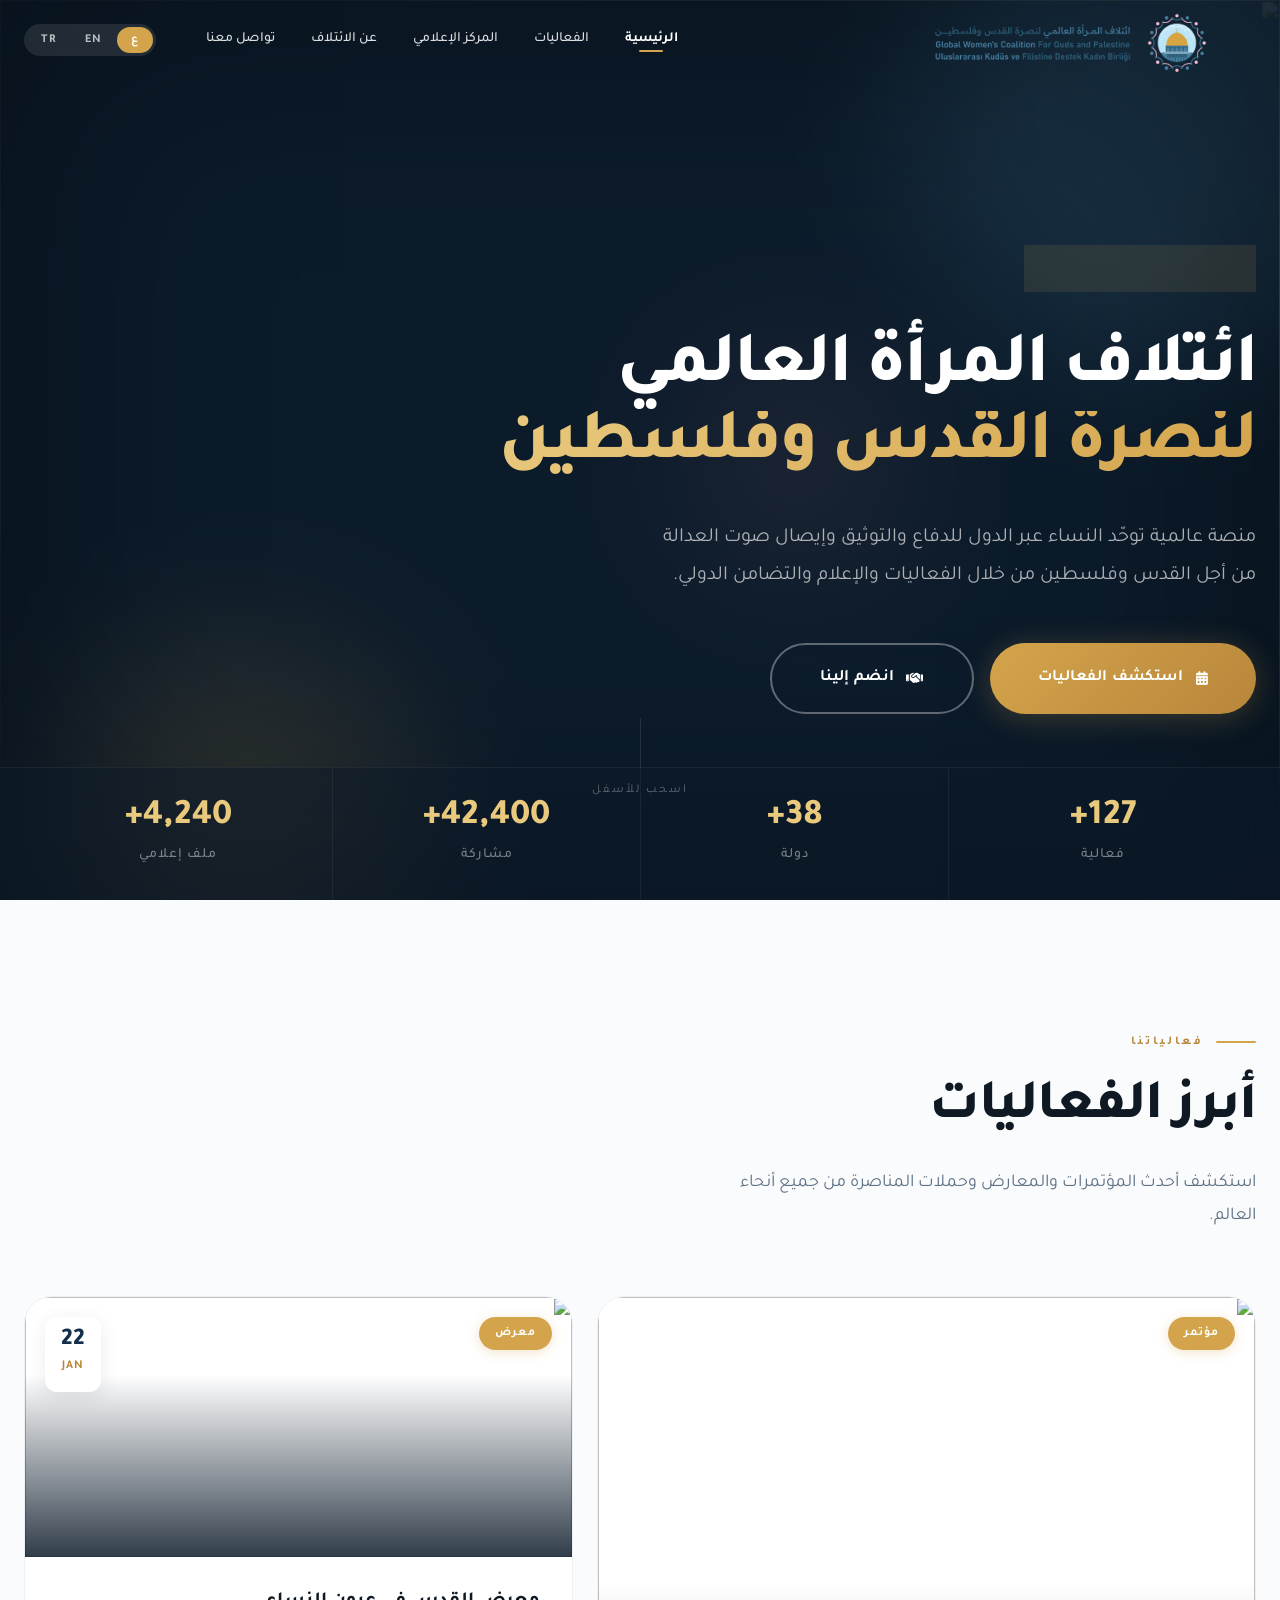
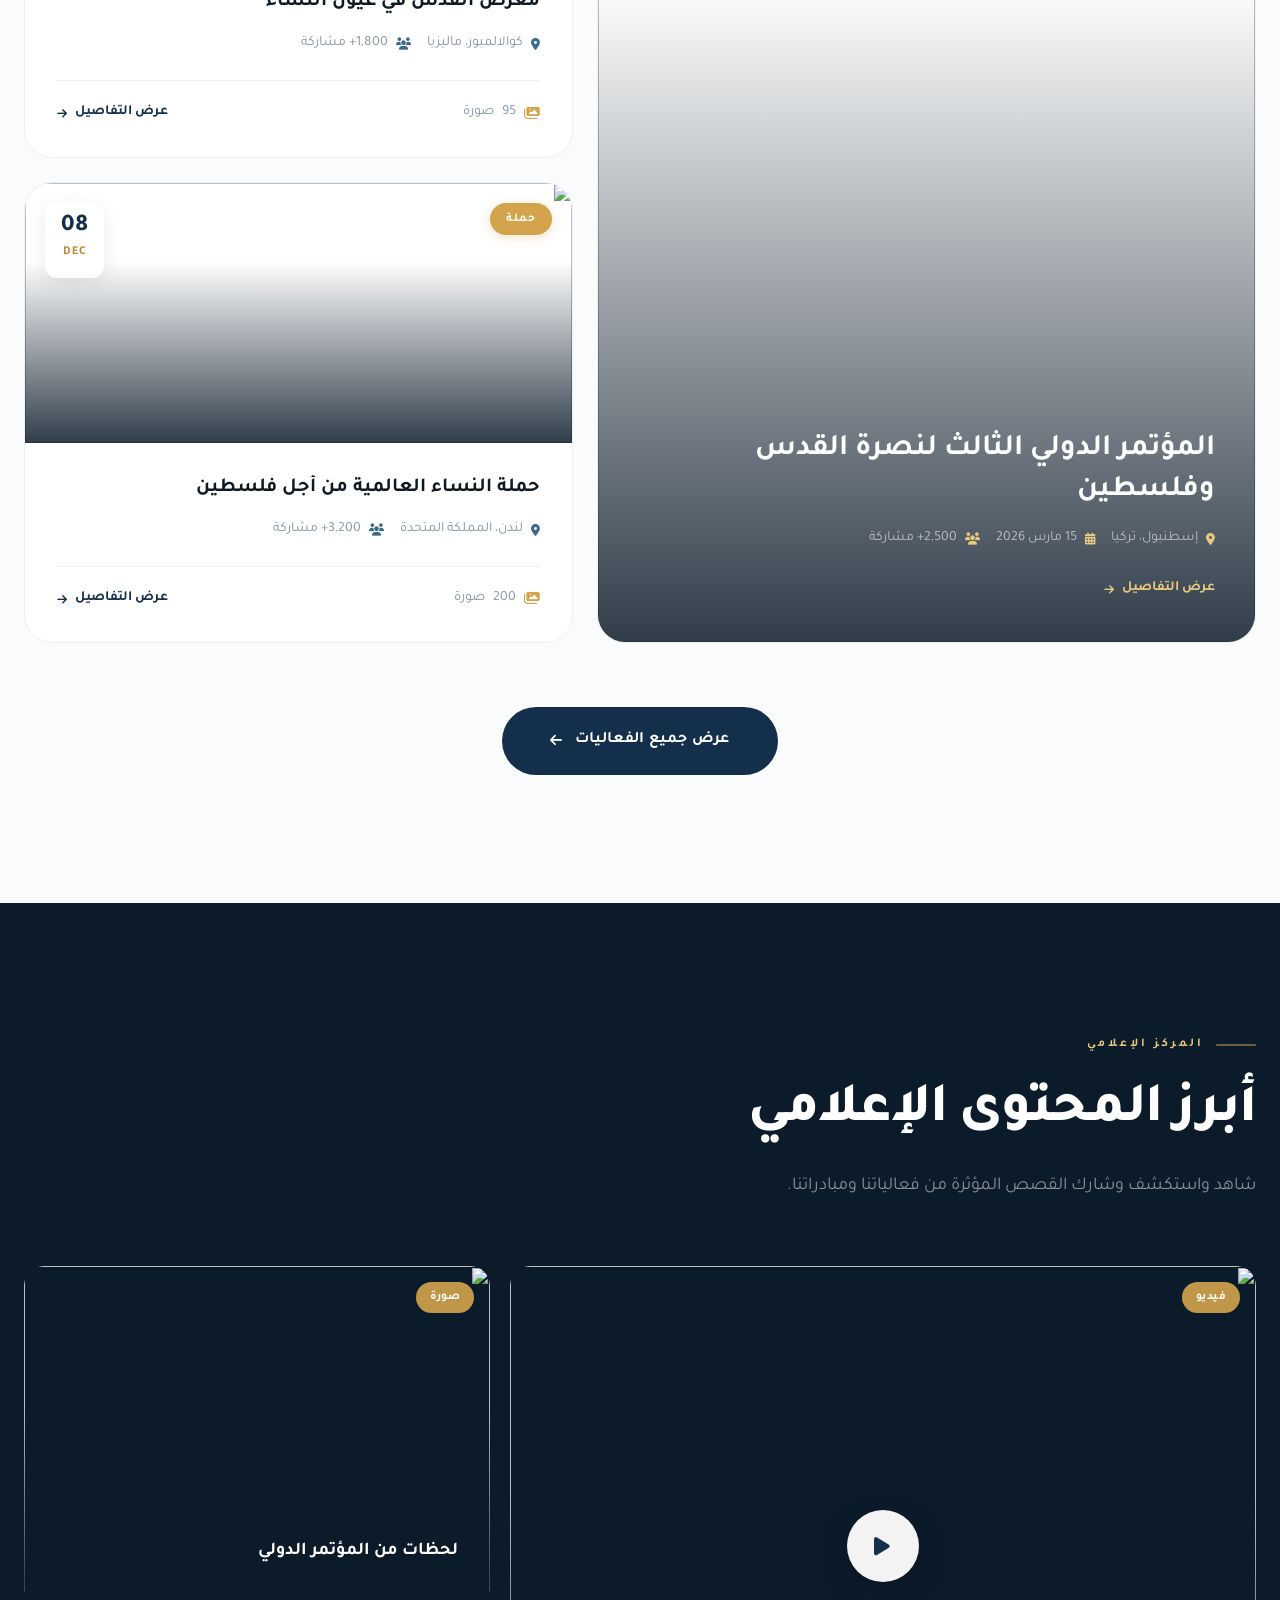
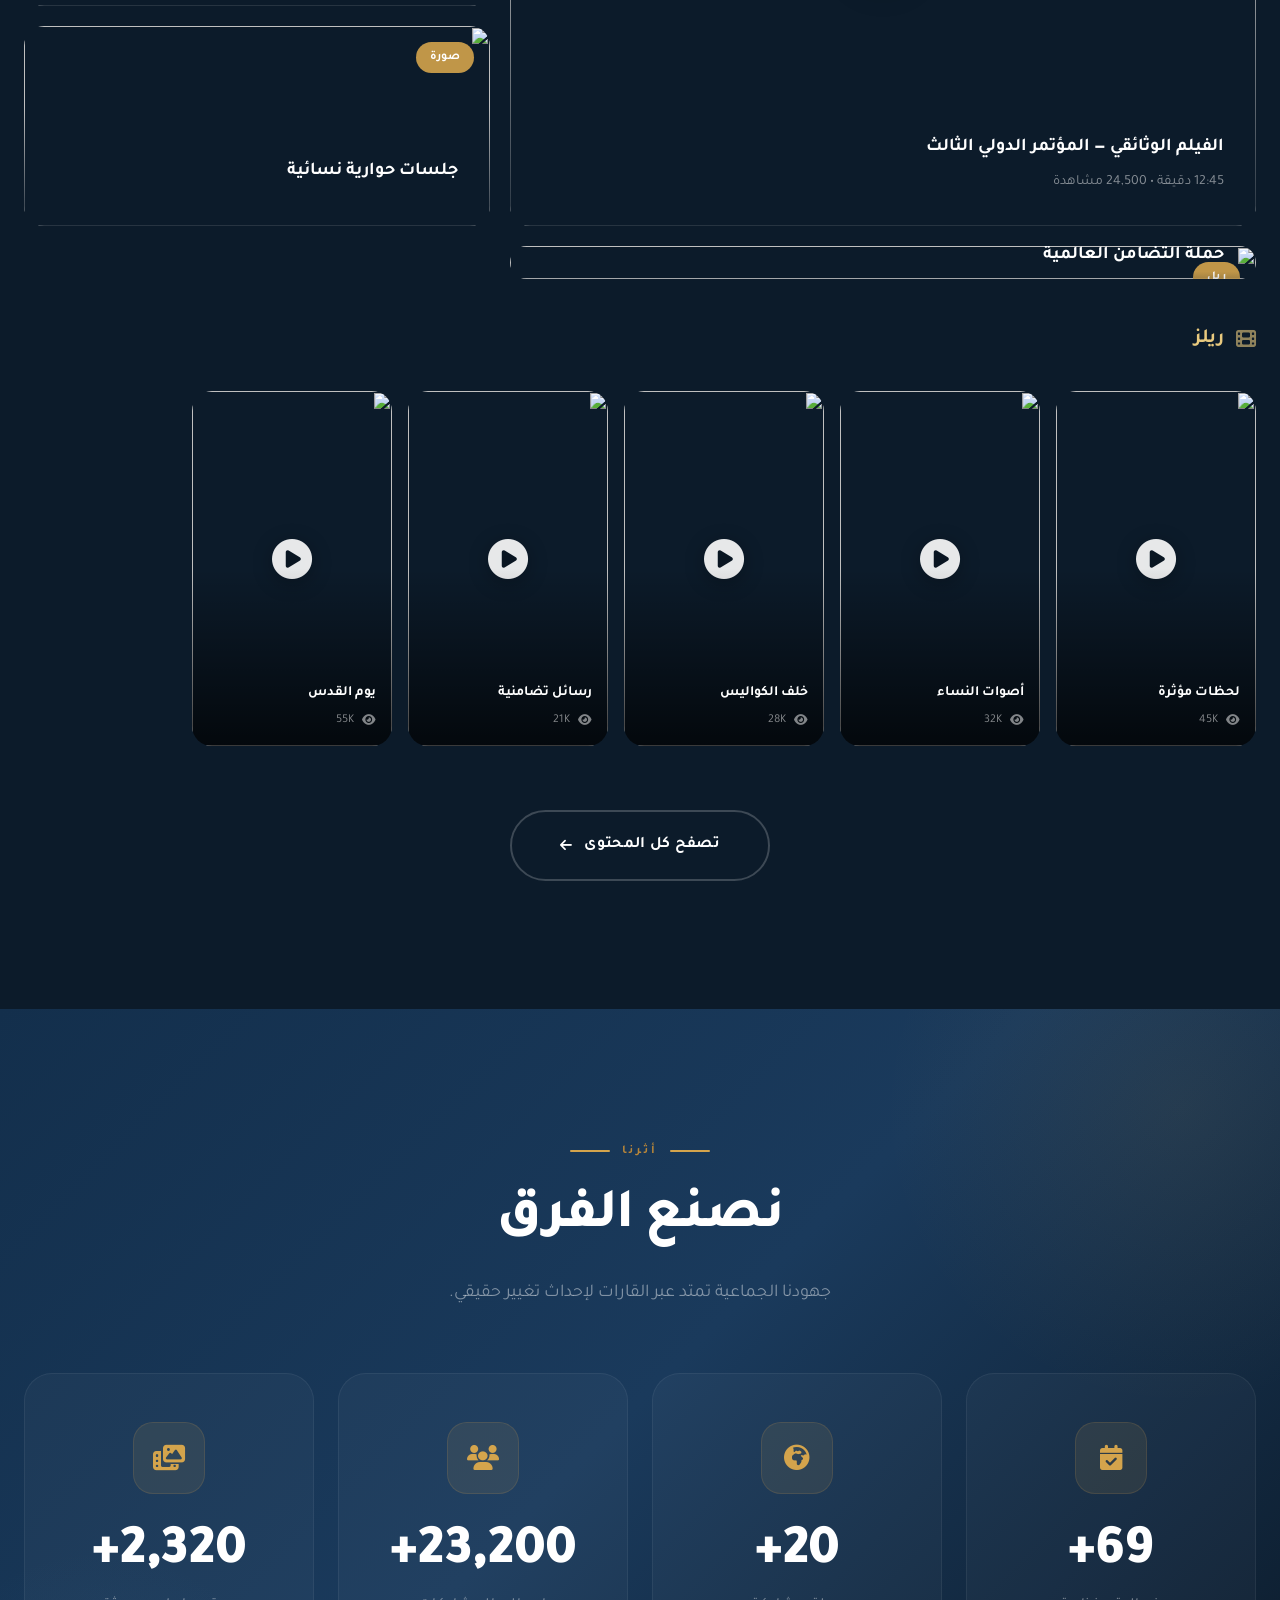
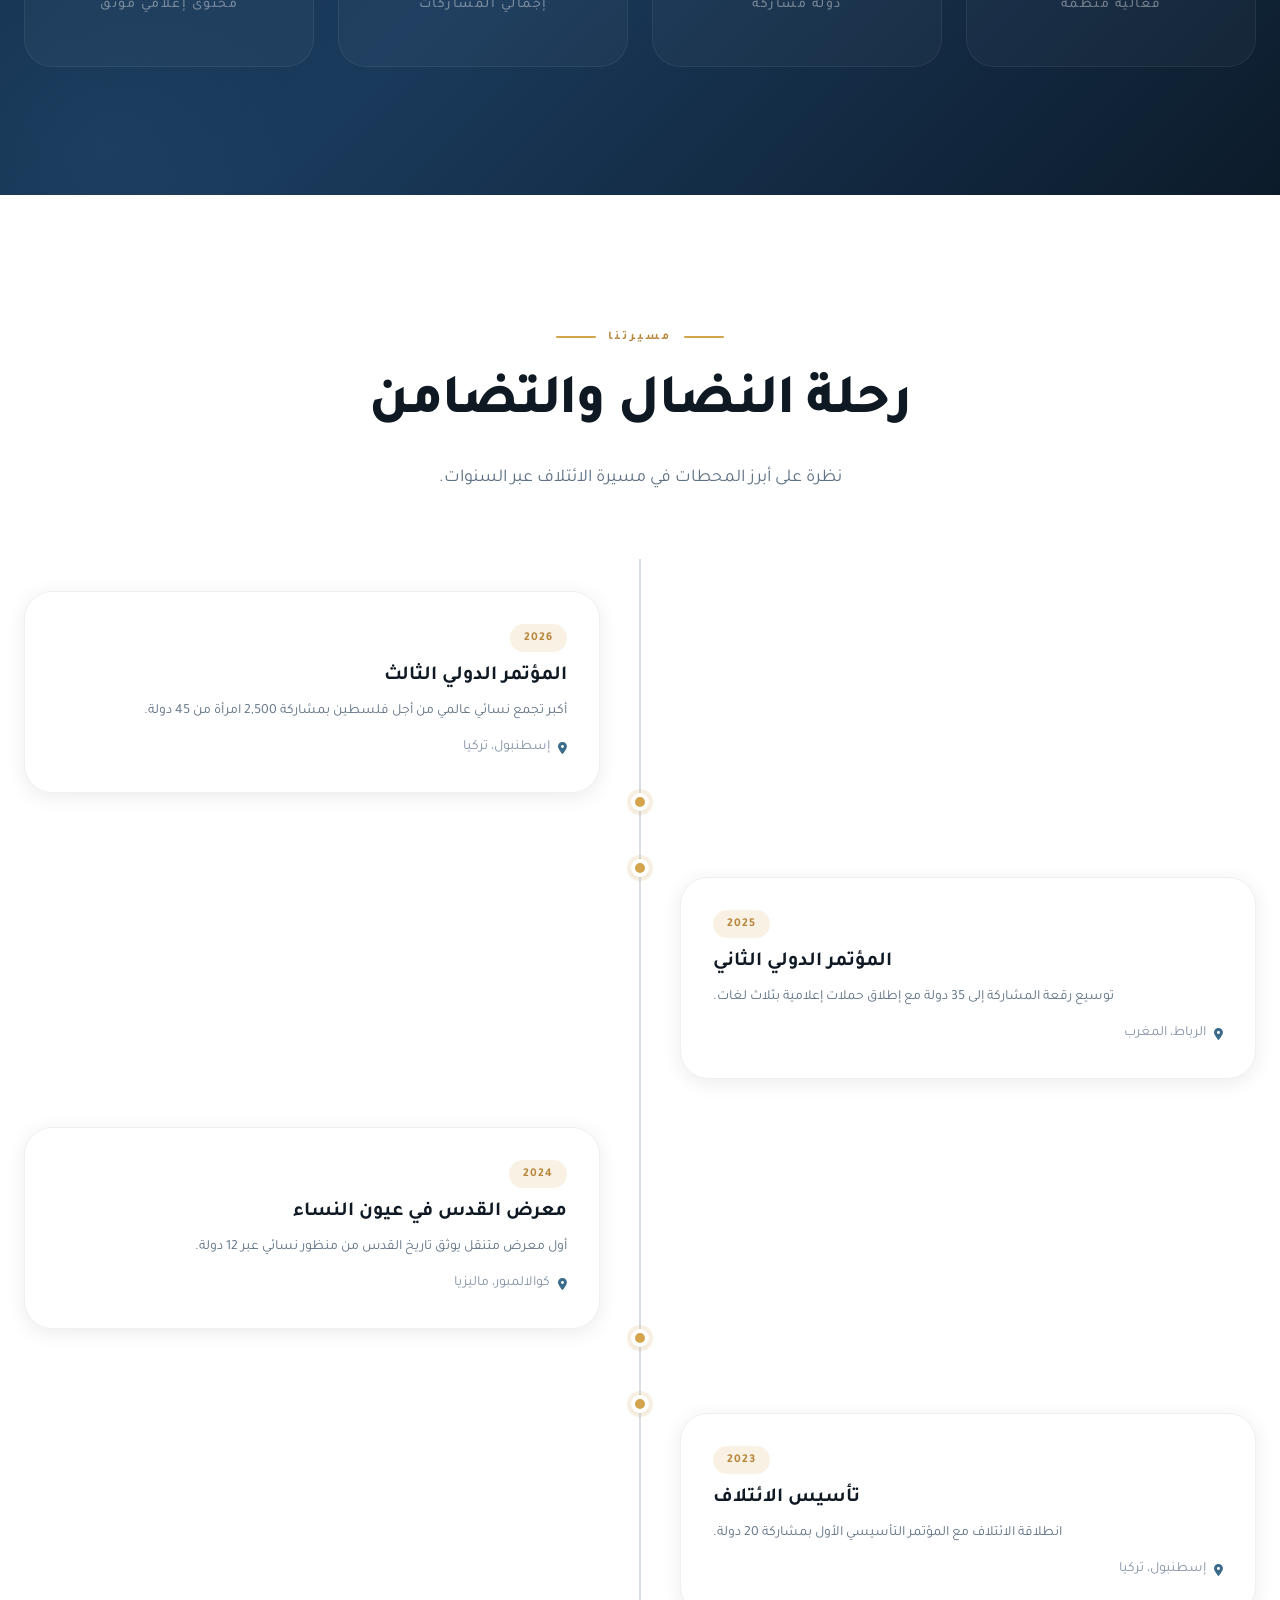
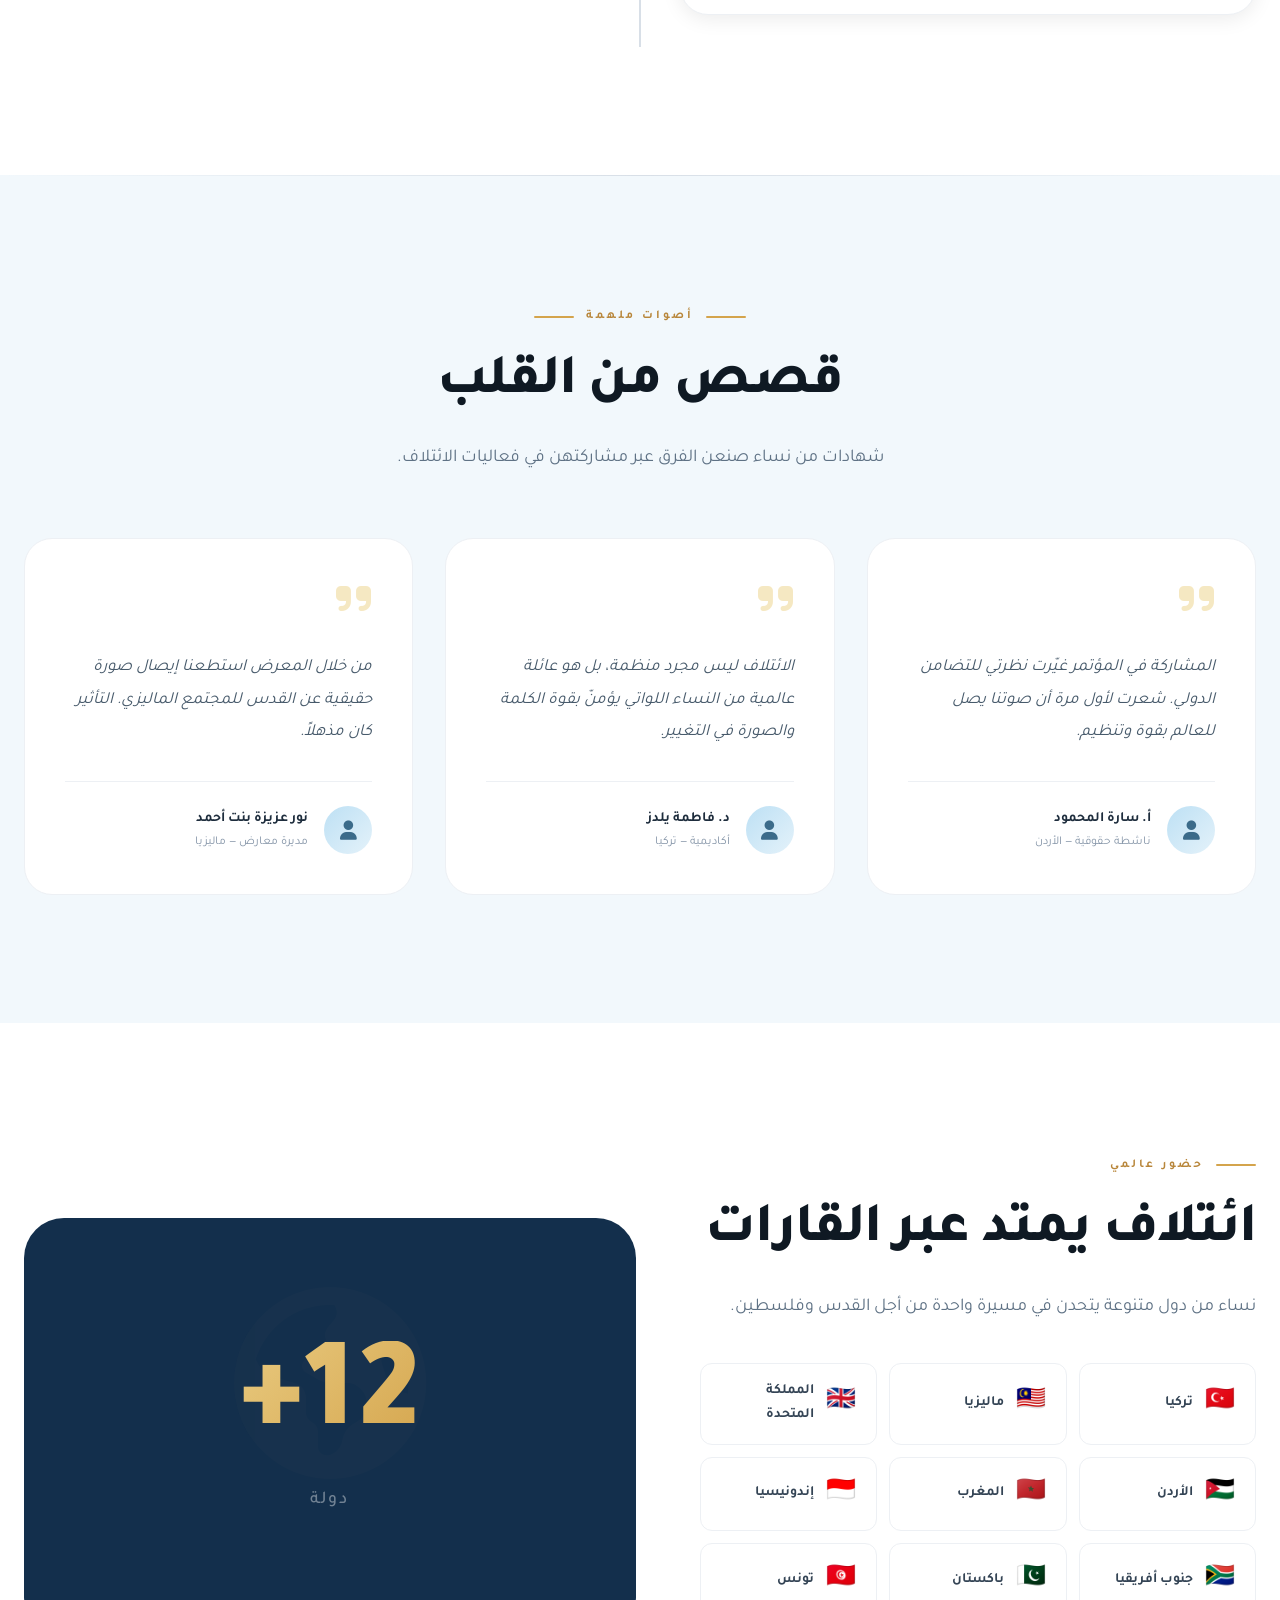
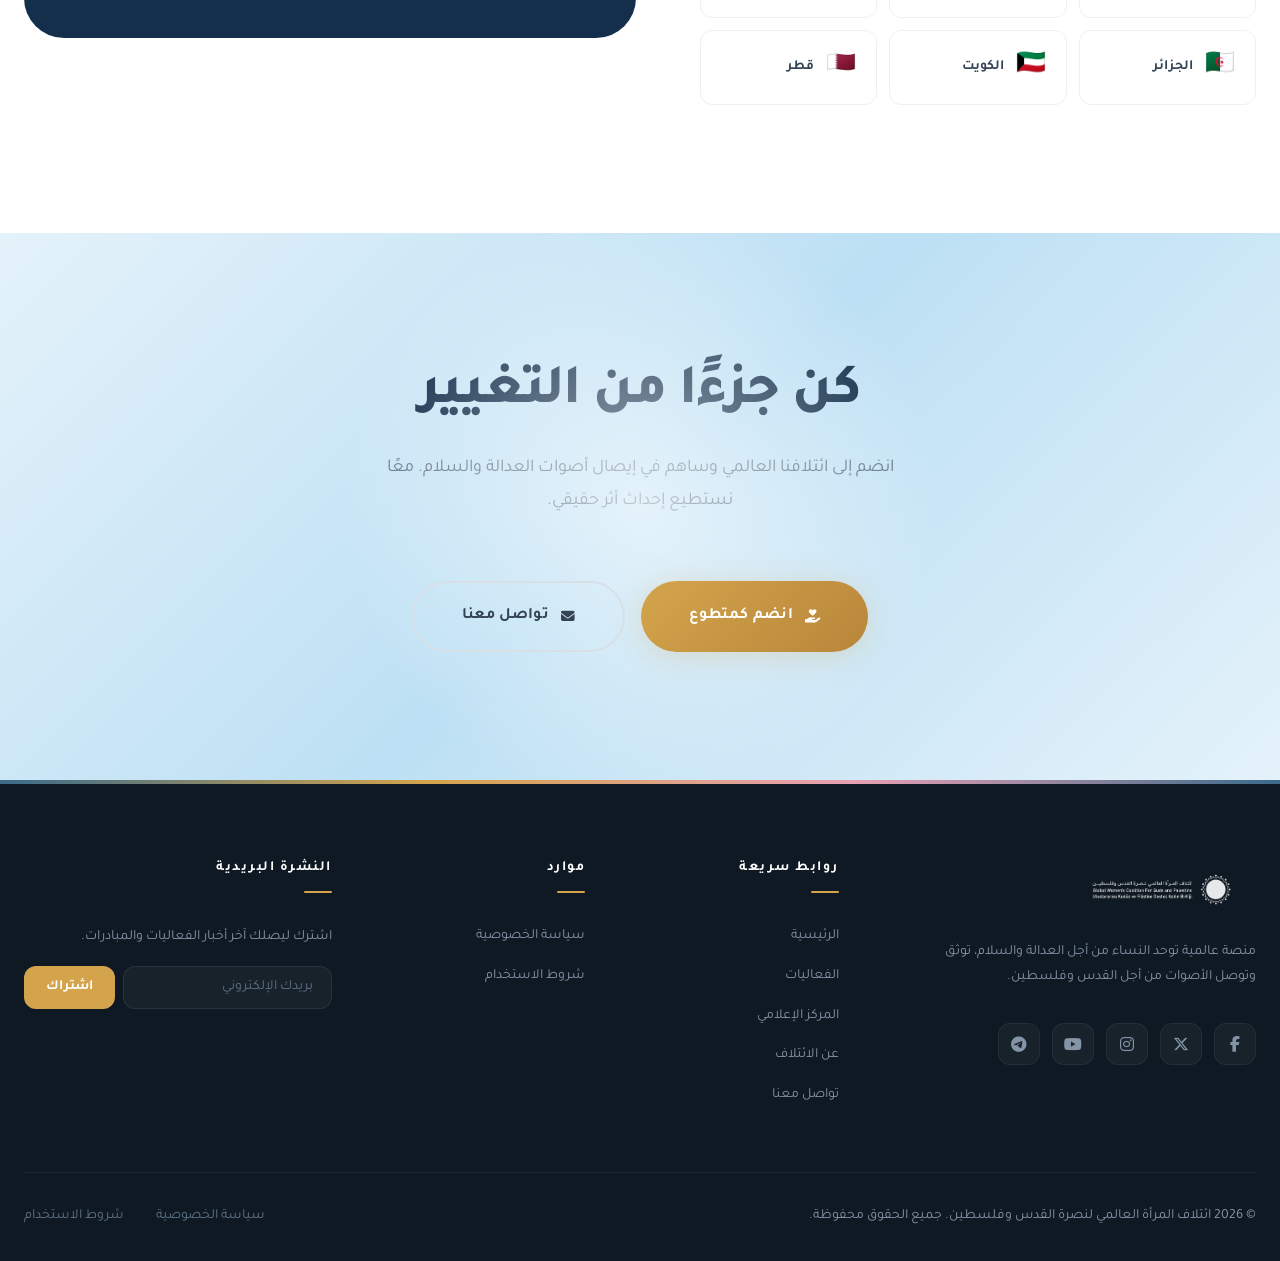
==== index.html @ de9efe2f "Initial commit" ====
<!DOCTYPE html>
<html lang="ar" dir="rtl">
<head>
  <meta charset="UTF-8">
  <meta name="viewport" content="width=device-width, initial-scale=1.0">
  <title>ائتلاف المرأة العالمي لنصرة القدس وفلسطين</title>
  <meta name="description" content="منصة عالمية توحّد النساء عبر الدول للدفاع والتوثيق وإيصال صوت العدالة من أجل القدس وفلسطين">
  <link rel="preconnect" href="https://fonts.googleapis.com">
  <link rel="preconnect" href="https://fonts.gstatic.com" crossorigin>
  <link rel="stylesheet" href="https://cdnjs.cloudflare.com/ajax/libs/font-awesome/6.5.1/css/all.min.css">
  <link rel="stylesheet" href="css/style.css">
  <link rel="icon" href="images/logo.png" type="image/png">
</head>
<body class="font-ar">

  <!-- ════════ HEADER ════════ -->
  <header class="header" id="header">
    <div class="header__inner">
      <a href="index.html" class="header__logo">
        <img src="images/logo2.png" alt="ائتلاف المرأة العالمي">
      </a>
      <div class="menu-toggle" id="menuToggle"><span></span><span></span><span></span></div>
      <nav class="header__nav" id="headerNav">
        <ul class="nav__list">
          <li><a href="index.html" class="nav__link nav__link--active" data-i18n="nav_home">الرئيسية</a></li>
          <li><a href="events.html" class="nav__link" data-i18n="nav_events">الفعاليات</a></li>
          <li><a href="media.html" class="nav__link" data-i18n="nav_media">المركز الإعلامي</a></li>
          <li><a href="about.html" class="nav__link" data-i18n="nav_about">عن الائتلاف</a></li>
          <li><a href="contact.html" class="nav__link" data-i18n="nav_contact">تواصل معنا</a></li>
        </ul>
        <div class="lang-switcher">
          <button class="lang-btn lang-btn--active" data-lang="ar">ع</button>
          <button class="lang-btn" data-lang="en">EN</button>
          <button class="lang-btn" data-lang="tr">TR</button>
        </div>
      </nav>
    </div>
  </header>

  <!-- ════════ HERO — Cinematic ════════ -->
  <section class="hero" id="hero">
    <div class="hero__media">
      <img src="https://images.unsplash.com/photo-1529390079861-591de354faf5?w=1920&h=1080&fit=crop&q=80" alt="">
    </div>
    <div class="hero__gradient"></div>
    <div class="hero__vignette"></div>

    <div class="hero__orb hero__orb--1"></div>
    <div class="hero__orb hero__orb--2"></div>
    <div class="hero__orb hero__orb--3"></div>

    <div class="container">
      <div class="hero__content" data-aos="fade-up">
        <div class="hero__badge">
          <div class="hero__badge-dot"></div>
          <span data-i18n="hero_badge">معًا من أجل العدالة والسلام</span>
        </div>

        <h1 class="hero__title">
          <span data-i18n="hero_title_1">ائتلاف المرأة العالمي</span><br>
          <em data-i18n="hero_title_2">لنصرة القدس وفلسطين</em>
        </h1>

        <p class="hero__desc" data-i18n="hero_desc">
          منصة عالمية توحّد النساء عبر الدول للدفاع والتوثيق وإيصال صوت العدالة من أجل القدس وفلسطين من خلال الفعاليات والإعلام والتضامن الدولي.
        </p>

        <div class="hero__actions">
          <a href="events.html" class="btn btn--gold btn--lg">
            <i class="fas fa-calendar-alt"></i>
            <span data-i18n="hero_btn_events">استكشف الفعاليات</span>
          </a>
          <a href="contact.html" class="btn btn--outline-white btn--lg">
            <i class="fas fa-handshake"></i>
            <span data-i18n="hero_btn_join">انضم إلينا</span>
          </a>
        </div>
      </div>
    </div>

    <!-- Stats Strip -->
    <div class="hero__stats-strip">
      <div class="hero__stats-inner">
        <div class="hero__stat">
          <div class="hero__stat-number" data-counter="150" data-suffix="+">0</div>
          <div class="hero__stat-label" data-i18n="hero_stat_events">فعالية</div>
        </div>
        <div class="hero__stat">
          <div class="hero__stat-number" data-counter="45" data-suffix="+">0</div>
          <div class="hero__stat-label" data-i18n="hero_stat_countries">دولة</div>
        </div>
        <div class="hero__stat">
          <div class="hero__stat-number" data-counter="50000" data-suffix="+">0</div>
          <div class="hero__stat-label" data-i18n="hero_stat_participants">مشاركة</div>
        </div>
        <div class="hero__stat">
          <div class="hero__stat-number" data-counter="5000" data-suffix="+">0</div>
          <div class="hero__stat-label" data-i18n="hero_stat_media">ملف إعلامي</div>
        </div>
      </div>
    </div>

    <!-- Scroll Cue -->
    <div class="hero__scroll">
      <div class="hero__scroll-line"></div>
      <span data-i18n="scroll_down">اسحب للأسفل</span>
    </div>
  </section>

  <!-- ════════ FEATURED EVENTS — Storytelling Layout ════════ -->
  <section class="section events-section" id="events">
    <div class="container">
      <div class="section-header" data-aos="fade-up">
        <div class="eyebrow" data-i18n="events_label">فعالياتنا</div>
        <h2 class="section-heading" data-i18n="events_title">أبرز الفعاليات</h2>
        <p class="section-desc" data-i18n="events_desc">استكشف أحدث المؤتمرات والمعارض وحملات المناصرة من جميع أنحاء العالم.</p>
      </div>

      <div class="events-showcase">
        <!-- Hero Card (large) -->
        <div class="event-story event-story--hero" data-aos="fade-up">
          <div class="event-story__image">
            <img src="https://images.unsplash.com/photo-1540575467063-178a50c2df87?w=900&h=700&fit=crop" alt="">
            <div class="event-story__image-overlay"></div>
            <span class="event-story__tag" data-i18n="event_conference">مؤتمر</span>
          </div>
          <div class="event-story__body">
            <h3 class="event-story__title"><a href="event-detail.html">المؤتمر الدولي الثالث لنصرة القدس وفلسطين</a></h3>
            <div class="event-story__meta">
              <div class="event-story__meta-item"><i class="fas fa-map-marker-alt"></i><span>إسطنبول، تركيا</span></div>
              <div class="event-story__meta-item"><i class="fas fa-calendar-alt"></i><span>15 مارس 2026</span></div>
              <div class="event-story__meta-item"><i class="fas fa-users"></i><span>2,500+ مشاركة</span></div>
            </div>
            <a href="event-detail.html" class="event-story__link">
              <span data-i18n="event_view">عرض التفاصيل</span>
              <i class="fas fa-arrow-left"></i>
            </a>
          </div>
        </div>

        <!-- Card 2 -->
        <div class="event-story" data-aos="fade-up" data-aos-delay="100">
          <div class="event-story__image">
            <img src="https://images.unsplash.com/photo-1475721027785-f74eccf877e2?w=600&h=400&fit=crop" alt="">
            <div class="event-story__image-overlay"></div>
            <span class="event-story__tag" data-i18n="event_exhibition">معرض</span>
            <div class="event-story__date-chip"><span class="day">22</span><span class="month">JAN</span></div>
          </div>
          <div class="event-story__body">
            <h3 class="event-story__title"><a href="event-detail.html">معرض القدس في عيون النساء</a></h3>
            <div class="event-story__meta">
              <div class="event-story__meta-item"><i class="fas fa-map-marker-alt"></i><span>كوالالمبور، ماليزيا</span></div>
              <div class="event-story__meta-item"><i class="fas fa-users"></i><span>1,800+ مشاركة</span></div>
            </div>
            <div class="event-story__footer">
              <span class="event-story__gallery-count"><i class="fas fa-images"></i> 95 <span data-i18n="event_photos">صورة</span></span>
              <a href="event-detail.html" class="event-story__link"><span data-i18n="event_view">عرض التفاصيل</span> <i class="fas fa-arrow-left"></i></a>
            </div>
          </div>
        </div>

        <!-- Card 3 -->
        <div class="event-story" data-aos="fade-up" data-aos-delay="200">
          <div class="event-story__image">
            <img src="https://images.unsplash.com/photo-1591115765373-5207764f72e7?w=600&h=400&fit=crop" alt="">
            <div class="event-story__image-overlay"></div>
            <span class="event-story__tag" data-i18n="event_campaign">حملة</span>
            <div class="event-story__date-chip"><span class="day">08</span><span class="month">DEC</span></div>
          </div>
          <div class="event-story__body">
            <h3 class="event-story__title"><a href="event-detail.html">حملة النساء العالمية من أجل فلسطين</a></h3>
            <div class="event-story__meta">
              <div class="event-story__meta-item"><i class="fas fa-map-marker-alt"></i><span>لندن، المملكة المتحدة</span></div>
              <div class="event-story__meta-item"><i class="fas fa-users"></i><span>3,200+ مشاركة</span></div>
            </div>
            <div class="event-story__footer">
              <span class="event-story__gallery-count"><i class="fas fa-images"></i> 200 <span data-i18n="event_photos">صورة</span></span>
              <a href="event-detail.html" class="event-story__link"><span data-i18n="event_view">عرض التفاصيل</span> <i class="fas fa-arrow-left"></i></a>
            </div>
          </div>
        </div>
      </div>

      <div class="events-cta" data-aos="fade-up">
        <a href="events.html" class="btn btn--dark btn--lg">
          <span data-i18n="events_view_all">عرض جميع الفعاليات</span>
          <i class="fas fa-arrow-left"></i>
        </a>
      </div>
    </div>
  </section>

  <!-- ════════ MEDIA — Dark Cinematic Section ════════ -->
  <section class="section media-section" id="media">
    <div class="container">
      <div class="section-header" data-aos="fade-up">
        <div class="eyebrow" data-i18n="media_label">المركز الإعلامي</div>
        <h2 class="section-heading" data-i18n="media_title">أبرز المحتوى الإعلامي</h2>
        <p class="section-desc" data-i18n="media_desc">شاهد واستكشف وشارك القصص المؤثرة من فعالياتنا ومبادراتنا.</p>
      </div>

      <div class="media-mosaic" data-aos="fade-up">
        <!-- Featured Video -->
        <div class="media-card media-card--featured" data-video="https://www.youtube.com/embed/dQw4w9WgXcQ">
          <img src="https://images.unsplash.com/photo-1597113366853-fea190b6cd82?w=900&h=700&fit=crop" alt="">
          <span class="media-card__badge" data-i18n="media_video">فيديو</span>
          <div class="media-card__overlay">
            <div class="media-card__play"><i class="fas fa-play"></i></div>
            <span class="media-card__title">الفيلم الوثائقي — المؤتمر الدولي الثالث</span>
            <span class="media-card__subtitle">12:45 دقيقة • 24,500 مشاهدة</span>
          </div>
        </div>

        <!-- Photo 1 -->
        <div class="media-card" data-lightbox="https://images.unsplash.com/photo-1540575467063-178a50c2df87?w=1200" data-lightbox-group="home-media" data-caption="لحظات من المؤتمر">
          <img src="https://images.unsplash.com/photo-1540575467063-178a50c2df87?w=500&h=400&fit=crop" alt="">
          <span class="media-card__badge" data-i18n="media_photo">صورة</span>
          <div class="media-card__overlay">
            <span class="media-card__title">لحظات من المؤتمر الدولي</span>
          </div>
        </div>

        <!-- Photo 2 -->
        <div class="media-card" data-lightbox="https://images.unsplash.com/photo-1475721027785-f74eccf877e2?w=1200" data-lightbox-group="home-media" data-caption="جلسات حوارية">
          <img src="https://images.unsplash.com/photo-1475721027785-f74eccf877e2?w=500&h=250&fit=crop" alt="">
          <span class="media-card__badge" data-i18n="media_photo">صورة</span>
          <div class="media-card__overlay">
            <span class="media-card__title">جلسات حوارية نسائية</span>
          </div>
        </div>

        <!-- Photo 3 -->
        <div class="media-card" data-lightbox="https://images.unsplash.com/photo-1591115765373-5207764f72e7?w=1200" data-lightbox-group="home-media" data-caption="حملة التضامن">
          <img src="https://images.unsplash.com/photo-1591115765373-5207764f72e7?w=500&h=250&fit=crop" alt="">
          <span class="media-card__badge" data-i18n="media_reel">ريل</span>
          <div class="media-card__overlay">
            <span class="media-card__title">حملة التضامن العالمية</span>
          </div>
        </div>
      </div>

      <!-- Reels Row -->
      <div data-aos="fade-up" data-aos-delay="100">
        <h3 style="color:var(--gold-light); font-size:var(--text-xl); font-weight:700; margin-top:var(--sp-12); margin-bottom:var(--sp-6); display:flex; align-items:center; gap:var(--sp-3);">
          <i class="fas fa-film" style="opacity:.6;"></i>
          <span data-i18n="media_tab_reels">ريلز</span>
        </h3>
        <div class="reels-row">
          <div class="reel-card" data-video="https://www.youtube.com/embed/dQw4w9WgXcQ">
            <img src="https://images.unsplash.com/photo-1529390079861-591de354faf5?w=400&h=700&fit=crop" alt="">
            <div class="reel-card__play"><i class="fas fa-play-circle"></i></div>
            <div class="reel-card__overlay">
              <span class="reel-card__title">لحظات مؤثرة</span>
              <span class="reel-card__views"><i class="fas fa-eye"></i> 45K</span>
            </div>
          </div>
          <div class="reel-card" data-video="https://www.youtube.com/embed/dQw4w9WgXcQ">
            <img src="https://images.unsplash.com/photo-1523580494863-6f3031224c94?w=400&h=700&fit=crop" alt="">
            <div class="reel-card__play"><i class="fas fa-play-circle"></i></div>
            <div class="reel-card__overlay">
              <span class="reel-card__title">أصوات النساء</span>
              <span class="reel-card__views"><i class="fas fa-eye"></i> 32K</span>
            </div>
          </div>
          <div class="reel-card" data-video="https://www.youtube.com/embed/dQw4w9WgXcQ">
            <img src="https://images.unsplash.com/photo-1560439514-4e9645039924?w=400&h=700&fit=crop" alt="">
            <div class="reel-card__play"><i class="fas fa-play-circle"></i></div>
            <div class="reel-card__overlay">
              <span class="reel-card__title">خلف الكواليس</span>
              <span class="reel-card__views"><i class="fas fa-eye"></i> 28K</span>
            </div>
          </div>
          <div class="reel-card" data-video="https://www.youtube.com/embed/dQw4w9WgXcQ">
            <img src="https://images.unsplash.com/photo-1505373877841-8d25f7d46678?w=400&h=700&fit=crop" alt="">
            <div class="reel-card__play"><i class="fas fa-play-circle"></i></div>
            <div class="reel-card__overlay">
              <span class="reel-card__title">رسائل تضامنية</span>
              <span class="reel-card__views"><i class="fas fa-eye"></i> 21K</span>
            </div>
          </div>
          <div class="reel-card" data-video="https://www.youtube.com/embed/dQw4w9WgXcQ">
            <img src="https://images.unsplash.com/photo-1591115765373-5207764f72e7?w=400&h=700&fit=crop" alt="">
            <div class="reel-card__play"><i class="fas fa-play-circle"></i></div>
            <div class="reel-card__overlay">
              <span class="reel-card__title">يوم القدس</span>
              <span class="reel-card__views"><i class="fas fa-eye"></i> 55K</span>
            </div>
          </div>
        </div>
      </div>

      <div class="events-cta" data-aos="fade-up">
        <a href="media.html" class="btn btn--outline btn--lg" style="border-color:rgba(255,255,255,.2); color:var(--white);">
          <span data-i18n="media_view_all">تصفح كل المحتوى</span>
          <i class="fas fa-arrow-left"></i>
        </a>
      </div>
    </div>
  </section>

  <!-- ════════ IMPACT — Animated Numbers ════════ -->
  <section class="section impact-section" id="impact">
    <div class="container">
      <div class="section-header section-header--center" data-aos="fade-up">
        <div class="eyebrow" data-i18n="impact_label">أثرنا</div>
        <h2 class="section-heading" style="color:var(--white);" data-i18n="impact_title">نصنع الفرق</h2>
        <p class="section-desc" style="color:rgba(255,255,255,.45);" data-i18n="impact_desc">جهودنا الجماعية تمتد عبر القارات لإحداث تغيير حقيقي.</p>
      </div>

      <div class="impact-grid">
        <div class="impact-card" data-aos="fade-up">
          <div class="impact-card__icon"><i class="fas fa-calendar-check"></i></div>
          <div class="impact-card__number" data-counter="150" data-suffix="+">0</div>
          <div class="impact-card__label" data-i18n="impact_events">فعالية منظمة</div>
        </div>
        <div class="impact-card" data-aos="fade-up" data-aos-delay="100">
          <div class="impact-card__icon"><i class="fas fa-globe-africa"></i></div>
          <div class="impact-card__number" data-counter="45" data-suffix="+">0</div>
          <div class="impact-card__label" data-i18n="impact_countries">دولة مشاركة</div>
        </div>
        <div class="impact-card" data-aos="fade-up" data-aos-delay="200">
          <div class="impact-card__icon"><i class="fas fa-users"></i></div>
          <div class="impact-card__number" data-counter="50000" data-suffix="+">0</div>
          <div class="impact-card__label" data-i18n="impact_participants">إجمالي المشاركات</div>
        </div>
        <div class="impact-card" data-aos="fade-up" data-aos-delay="300">
          <div class="impact-card__icon"><i class="fas fa-photo-video"></i></div>
          <div class="impact-card__number" data-counter="5000" data-suffix="+">0</div>
          <div class="impact-card__label" data-i18n="impact_media">محتوى إعلامي موثق</div>
        </div>
      </div>
    </div>
  </section>

  <!-- ════════ NEW: TIMELINE ════════ -->
  <section class="section timeline-section">
    <div class="container">
      <div class="section-header section-header--center" data-aos="fade-up">
        <div class="eyebrow">مسيرتنا</div>
        <h2 class="section-heading">رحلة النضال والتضامن</h2>
        <p class="section-desc">نظرة على أبرز المحطات في مسيرة الائتلاف عبر السنوات.</p>
      </div>

      <div class="timeline">
        <div class="timeline__line"></div>

        <div class="timeline__item" data-aos="fade-up">
          <div class="timeline__content">
            <span class="timeline__year">2026</span>
            <h4 class="timeline__title">المؤتمر الدولي الثالث</h4>
            <p class="timeline__desc">أكبر تجمع نسائي عالمي من أجل فلسطين بمشاركة 2,500 امرأة من 45 دولة.</p>
            <div class="timeline__location"><i class="fas fa-map-marker-alt"></i><span>إسطنبول، تركيا</span></div>
          </div>
          <div class="timeline__dot-wrap"><div class="timeline__dot"></div></div>
          <div class="timeline__spacer"></div>
        </div>

        <div class="timeline__item" data-aos="fade-up">
          <div class="timeline__spacer"></div>
          <div class="timeline__dot-wrap"><div class="timeline__dot"></div></div>
          <div class="timeline__content">
            <span class="timeline__year">2025</span>
            <h4 class="timeline__title">المؤتمر الدولي الثاني</h4>
            <p class="timeline__desc">توسيع رقعة المشاركة إلى 35 دولة مع إطلاق حملات إعلامية بثلاث لغات.</p>
            <div class="timeline__location"><i class="fas fa-map-marker-alt"></i><span>الرباط، المغرب</span></div>
          </div>
        </div>

        <div class="timeline__item" data-aos="fade-up">
          <div class="timeline__content">
            <span class="timeline__year">2024</span>
            <h4 class="timeline__title">معرض القدس في عيون النساء</h4>
            <p class="timeline__desc">أول معرض متنقل يوثق تاريخ القدس من منظور نسائي عبر 12 دولة.</p>
            <div class="timeline__location"><i class="fas fa-map-marker-alt"></i><span>كوالالمبور، ماليزيا</span></div>
          </div>
          <div class="timeline__dot-wrap"><div class="timeline__dot"></div></div>
          <div class="timeline__spacer"></div>
        </div>

        <div class="timeline__item" data-aos="fade-up">
          <div class="timeline__spacer"></div>
          <div class="timeline__dot-wrap"><div class="timeline__dot"></div></div>
          <div class="timeline__content">
            <span class="timeline__year">2023</span>
            <h4 class="timeline__title">تأسيس الائتلاف</h4>
            <p class="timeline__desc">انطلاقة الائتلاف مع المؤتمر التأسيسي الأول بمشاركة 20 دولة.</p>
            <div class="timeline__location"><i class="fas fa-map-marker-alt"></i><span>إسطنبول، تركيا</span></div>
          </div>
        </div>
      </div>
    </div>
  </section>

  <!-- ════════ NEW: TESTIMONIALS / STORIES ════════ -->
  <section class="section stories-section">
    <div class="container">
      <div class="section-header section-header--center" data-aos="fade-up">
        <div class="eyebrow">أصوات ملهمة</div>
        <h2 class="section-heading">قصص من القلب</h2>
        <p class="section-desc">شهادات من نساء صنعن الفرق عبر مشاركتهن في فعاليات الائتلاف.</p>
      </div>

      <div class="stories-grid">
        <div class="story-card" data-aos="fade-up">
          <div class="story-card__quote-icon"><i class="fas fa-quote-right"></i></div>
          <p class="story-card__text">المشاركة في المؤتمر غيّرت نظرتي للتضامن الدولي. شعرت لأول مرة أن صوتنا يصل للعالم بقوة وتنظيم.</p>
          <div class="story-card__author">
            <div class="story-card__avatar"><i class="fas fa-user"></i></div>
            <div><div class="story-card__name">أ. سارة المحمود</div><div class="story-card__role">ناشطة حقوقية — الأردن</div></div>
          </div>
        </div>

        <div class="story-card" data-aos="fade-up" data-aos-delay="100">
          <div class="story-card__quote-icon"><i class="fas fa-quote-right"></i></div>
          <p class="story-card__text">الائتلاف ليس مجرد منظمة، بل هو عائلة عالمية من النساء اللواتي يؤمنّ بقوة الكلمة والصورة في التغيير.</p>
          <div class="story-card__author">
            <div class="story-card__avatar"><i class="fas fa-user"></i></div>
            <div><div class="story-card__name">د. فاطمة يلدز</div><div class="story-card__role">أكاديمية — تركيا</div></div>
          </div>
        </div>

        <div class="story-card" data-aos="fade-up" data-aos-delay="200">
          <div class="story-card__quote-icon"><i class="fas fa-quote-right"></i></div>
          <p class="story-card__text">من خلال المعرض استطعنا إيصال صورة حقيقية عن القدس للمجتمع الماليزي. التأثير كان مذهلاً.</p>
          <div class="story-card__author">
            <div class="story-card__avatar"><i class="fas fa-user"></i></div>
            <div><div class="story-card__name">نور عزيزة بنت أحمد</div><div class="story-card__role">مديرة معارض — ماليزيا</div></div>
          </div>
        </div>
      </div>
    </div>
  </section>

  <!-- ════════ NEW: GLOBAL PRESENCE ════════ -->
  <section class="section presence-section">
    <div class="container">
      <div class="presence-layout">
        <div data-aos="fade-right">
          <div class="eyebrow">حضور عالمي</div>
          <h2 class="section-heading">ائتلاف يمتد عبر القارات</h2>
          <p class="section-desc" style="margin-bottom:var(--sp-10);">نساء من دول متنوعة يتحدن في مسيرة واحدة من أجل القدس وفلسطين.</p>
          <div class="countries-grid">
            <div class="country-chip"><span class="country-chip__flag">🇹🇷</span><span class="country-chip__name">تركيا</span></div>
            <div class="country-chip"><span class="country-chip__flag">🇲🇾</span><span class="country-chip__name">ماليزيا</span></div>
            <div class="country-chip"><span class="country-chip__flag">🇬🇧</span><span class="country-chip__name">المملكة المتحدة</span></div>
            <div class="country-chip"><span class="country-chip__flag">🇯🇴</span><span class="country-chip__name">الأردن</span></div>
            <div class="country-chip"><span class="country-chip__flag">🇲🇦</span><span class="country-chip__name">المغرب</span></div>
            <div class="country-chip"><span class="country-chip__flag">🇮🇩</span><span class="country-chip__name">إندونيسيا</span></div>
            <div class="country-chip"><span class="country-chip__flag">🇿🇦</span><span class="country-chip__name">جنوب أفريقيا</span></div>
            <div class="country-chip"><span class="country-chip__flag">🇵🇰</span><span class="country-chip__name">باكستان</span></div>
            <div class="country-chip"><span class="country-chip__flag">🇹🇳</span><span class="country-chip__name">تونس</span></div>
            <div class="country-chip"><span class="country-chip__flag">🇩🇿</span><span class="country-chip__name">الجزائر</span></div>
            <div class="country-chip"><span class="country-chip__flag">🇰🇼</span><span class="country-chip__name">الكويت</span></div>
            <div class="country-chip"><span class="country-chip__flag">🇶🇦</span><span class="country-chip__name">قطر</span></div>
          </div>
        </div>

        <div class="presence-visual" data-aos="fade-left">
          <div class="presence-visual__globe"><i class="fas fa-globe-americas"></i></div>
          <div class="presence-visual__number">
            <span data-counter="45" data-suffix="+">0</span>
            <small data-i18n="hero_stat_countries">دولة</small>
          </div>
        </div>
      </div>
    </div>
  </section>

  <!-- ════════ CTA ════════ -->
  <section class="section cta-section">
    <div class="container">
      <div class="section-header section-header--center" data-aos="zoom-in">
        <h2 class="section-heading" data-i18n="cta_title">كن جزءًا من التغيير</h2>
        <p class="section-desc" data-i18n="cta_desc">انضم إلى ائتلافنا العالمي وساهم في إيصال أصوات العدالة والسلام. معًا نستطيع إحداث أثر حقيقي.</p>
      </div>
      <div class="cta-actions" data-aos="fade-up">
        <a href="contact.html" class="btn btn--gold btn--lg">
          <i class="fas fa-hand-holding-heart"></i>
          <span data-i18n="cta_btn_volunteer">انضم كمتطوع</span>
        </a>
        <a href="contact.html" class="btn btn--outline btn--lg">
          <i class="fas fa-envelope"></i>
          <span data-i18n="cta_btn_contact">تواصل معنا</span>
        </a>
      </div>
    </div>
  </section>

  <!-- ════════ FOOTER — Rich & Branded ════════ -->
  <footer class="footer">
    <div class="container">
      <div class="footer__top">
        <div class="footer__grid">
          <div class="footer__brand">
            <img src="images/logo2.png" alt="GWC" class="footer__logo">
            <p class="footer__desc" data-i18n="footer_desc">منصة عالمية توحد النساء من أجل العدالة والسلام، توثق وتوصل الأصوات من أجل القدس وفلسطين.</p>
            <div class="footer__social">
              <a href="#" class="footer__social-link" aria-label="Facebook"><i class="fab fa-facebook-f"></i></a>
              <a href="#" class="footer__social-link" aria-label="Twitter"><i class="fab fa-x-twitter"></i></a>
              <a href="#" class="footer__social-link" aria-label="Instagram"><i class="fab fa-instagram"></i></a>
              <a href="#" class="footer__social-link" aria-label="YouTube"><i class="fab fa-youtube"></i></a>
              <a href="#" class="footer__social-link" aria-label="Telegram"><i class="fab fa-telegram-plane"></i></a>
            </div>
          </div>

          <div>
            <h4 class="footer__heading" data-i18n="footer_links">روابط سريعة</h4>
            <div class="footer__links">
              <a href="index.html" class="footer__link" data-i18n="nav_home">الرئيسية</a>
              <a href="events.html" class="footer__link" data-i18n="nav_events">الفعاليات</a>
              <a href="media.html" class="footer__link" data-i18n="nav_media">المركز الإعلامي</a>
              <a href="about.html" class="footer__link" data-i18n="nav_about">عن الائتلاف</a>
              <a href="contact.html" class="footer__link" data-i18n="nav_contact">تواصل معنا</a>
            </div>
          </div>

          <div>
            <h4 class="footer__heading" data-i18n="footer_resources">موارد</h4>
            <div class="footer__links">
              <a href="#" class="footer__link" data-i18n="footer_privacy">سياسة الخصوصية</a>
              <a href="#" class="footer__link" data-i18n="footer_terms">شروط الاستخدام</a>
            </div>
          </div>

          <div>
            <h4 class="footer__heading" data-i18n="footer_newsletter">النشرة البريدية</h4>
            <p class="footer__desc" data-i18n="footer_newsletter_desc" style="margin-bottom:var(--sp-4);">اشترك ليصلك آخر أخبار الفعاليات والمبادرات.</p>
            <form class="footer__newsletter-form" onsubmit="event.preventDefault()">
              <input type="email" class="footer__newsletter-input" data-i18n="footer_newsletter_placeholder" placeholder="بريدك الإلكتروني">
              <button type="submit" class="footer__newsletter-btn" data-i18n="footer_newsletter_btn">اشتراك</button>
            </form>
          </div>
        </div>
      </div>

      <div class="footer__bottom">
        <p data-i18n="footer_rights">© 2026 ائتلاف المرأة العالمي لنصرة القدس وفلسطين. جميع الحقوق محفوظة.</p>
        <div class="footer__bottom-links">
          <a href="#" data-i18n="footer_privacy">سياسة الخصوصية</a>
          <a href="#" data-i18n="footer_terms">شروط الاستخدام</a>
        </div>
      </div>
    </div>
  </footer>

  <!-- Scroll to Top -->
  <button class="scroll-top" aria-label="Scroll to top"><i class="fas fa-chevron-up"></i></button>

  <!-- Scripts -->
  <script src="js/i18n.js"></script>
  <script src="js/main.js"></script>
</body>
</html>
---- css/style.css ----
/* ============================================
   GWC — Premium Design System v2.0
   "Apple cleanliness + Al Jazeera storytelling"
   ============================================ */

@import url('https://fonts.googleapis.com/css2?family=Inter:wght@300;400;500;600;700;800;900&family=Tajawal:wght@300;400;500;700;800&family=Playfair+Display:ital,wght@0,400;0,700;0,800;1,400;1,700&display=swap');

/* ─── Design Tokens ─── */
:root {
  /* Core Palette */
  --midnight: #0C1B2A;
  --navy: #132F4C;
  --deep: #1A3A5C;
  --steel: #2B5278;
  --ocean: #3B6B8A;
  --sky: #5A9CC0;
  --ice: #BDE0F4;
  --frost: #E4F2FA;
  --cloud: #F2F8FC;

  /* Gold System */
  --gold: #D4A44C;
  --gold-light: #E8C97E;
  --gold-bright: #F0D99A;
  --gold-dark: #B8863A;
  --gold-glow: rgba(212, 164, 76, 0.15);

  /* Rose (subtle accent) */
  --rose: #E8A0B4;
  --rose-light: #F5D0DC;
  --rose-glow: rgba(232, 160, 180, 0.12);

  /* Neutrals */
  --white: #FFFFFF;
  --off-white: #FAFBFC;
  --gray-50: #F5F7F9;
  --gray-100: #EDF0F4;
  --gray-200: #D8DFE7;
  --gray-300: #B0BCCA;
  --gray-400: #8494A7;
  --gray-500: #5F7285;
  --gray-600: #475A6B;
  --gray-700: #344455;
  --gray-800: #1E2D3D;
  --gray-900: #0F1923;
  --black: #060D14;

  /* Semantic */
  --success: #34B78F;
  --error: #E05252;

  /* Typography */
  --font-heading: 'Playfair Display', 'Tajawal', serif;
  --font-body: 'Inter', 'Tajawal', sans-serif;
  --font-display: 'Inter', 'Tajawal', sans-serif;

  /* Scale — Major Third (1.25) */
  --text-xs: 0.75rem;
  --text-sm: 0.875rem;
  --text-base: 1rem;
  --text-md: 1.0625rem;
  --text-lg: 1.125rem;
  --text-xl: 1.25rem;
  --text-2xl: 1.5rem;
  --text-3xl: 1.875rem;
  --text-4xl: 2.25rem;
  --text-5xl: clamp(2.5rem, 4.5vw, 3.5rem);
  --text-6xl: clamp(3rem, 6vw, 4.5rem);
  --text-7xl: clamp(3.5rem, 7vw, 5.5rem);

  /* Spacing — 8px grid */
  --sp-1: 0.25rem;
  /* 4 */
  --sp-2: 0.5rem;
  /* 8 */
  --sp-3: 0.75rem;
  /* 12 */
  --sp-4: 1rem;
  /* 16 */
  --sp-5: 1.25rem;
  /* 20 */
  --sp-6: 1.5rem;
  /* 24 */
  --sp-8: 2rem;
  /* 32 */
  --sp-10: 2.5rem;
  /* 40 */
  --sp-12: 3rem;
  /* 48 */
  --sp-16: 4rem;
  /* 64 */
  --sp-20: 5rem;
  /* 80 */
  --sp-24: 6rem;
  /* 96 */
  --sp-32: 8rem;
  /* 128 */

  /* Radius */
  --r-sm: 8px;
  --r-md: 12px;
  --r-lg: 20px;
  --r-xl: 28px;
  --r-2xl: 40px;
  --r-full: 9999px;

  /* Shadows */
  --sh-xs: 0 1px 2px rgba(0, 0, 0, .04);
  --sh-sm: 0 2px 8px rgba(0, 0, 0, .06);
  --sh-md: 0 4px 20px rgba(0, 0, 0, .08);
  --sh-lg: 0 12px 40px rgba(0, 0, 0, .10);
  --sh-xl: 0 24px 60px rgba(0, 0, 0, .14);
  --sh-glow: 0 0 60px rgba(90, 156, 192, .12);
  --sh-gold: 0 4px 30px rgba(212, 164, 76, .25);

  /* Transitions */
  --ease-out: cubic-bezier(.25, .46, .45, .94);
  --ease-spring: cubic-bezier(.34, 1.56, .64, 1);
  --t-fast: .15s var(--ease-out);
  --t-base: .3s var(--ease-out);
  --t-slow: .5s var(--ease-out);
  --t-spring: .5s var(--ease-spring);

  /* Layout */
  --max-w: 1320px;
  --max-narrow: 900px;
  --header-h: 80px;
  --section-py: clamp(80px, 10vw, 140px);

  /* Z-index */
  --z-base: 1;
  --z-dropdown: 50;
  --z-sticky: 100;
  --z-header: 200;
  --z-overlay: 300;
  --z-modal: 400;
  --z-lightbox: 500;
}

/* ─── RTL ─── */
[dir="rtl"] {
  --font-body: 'Tajawal', 'Inter', sans-serif;
  --font-heading: 'Tajawal', 'Playfair Display', serif;
  --font-display: 'Tajawal', 'Inter', sans-serif;
}

/* ─── Reset ─── */
*,
*::before,
*::after {
  margin: 0;
  padding: 0;
  box-sizing: border-box;
}

html {
  scroll-behavior: smooth;
  -webkit-text-size-adjust: 100%;
}

body {
  font-family: var(--font-body);
  font-size: var(--text-base);
  line-height: 1.7;
  color: var(--gray-700);
  background: var(--white);
  overflow-x: hidden;
  -webkit-font-smoothing: antialiased;
}

img {
  max-width: 100%;
  height: auto;
  display: block;
}

a {
  text-decoration: none;
  color: inherit;
  transition: var(--t-base);
}

ul,
ol {
  list-style: none;
}

button {
  cursor: pointer;
  border: none;
  background: none;
  font-family: inherit;
}

input,
textarea,
select {
  font-family: inherit;
  border: none;
  outline: none;
}

/* ─── Layout ─── */
.container {
  width: 100%;
  max-width: var(--max-w);
  margin: 0 auto;
  padding-inline: var(--sp-6);
}

.container--narrow {
  max-width: var(--max-narrow);
}

.section {
  padding-block: var(--section-py);
  position: relative;
}

/* ─── Typography ─── */
h1,
h2,
h3,
h4,
h5,
h6 {
  font-family: var(--font-heading);
  font-weight: 700;
  line-height: 1.2;
  color: var(--gray-900);
}

.eyebrow {
  display: inline-flex;
  align-items: center;
  gap: var(--sp-3);
  font-family: var(--font-display);
  font-size: var(--text-xs);
  font-weight: 700;
  text-transform: uppercase;
  letter-spacing: 3px;
  color: var(--gold-dark);
  margin-bottom: var(--sp-6);
}

.eyebrow::before {
  content: '';
  width: 40px;
  height: 2px;
  background: var(--gold);
  border-radius: 2px;
}

.section-heading {
  font-size: var(--text-5xl);
  font-weight: 800;
  margin-bottom: var(--sp-6);
  letter-spacing: -0.02em;
}

.section-desc {
  font-size: var(--text-lg);
  color: var(--gray-500);
  max-width: 560px;
  line-height: 1.8;
}

.section-header {
  margin-bottom: var(--sp-16);
}

.section-header--center {
  text-align: center;
}

.section-header--center .section-desc {
  margin-inline: auto;
}

.section-header--center .eyebrow {
  justify-content: center;
}

.section-header--center .eyebrow::after {
  content: '';
  width: 40px;
  height: 2px;
  background: var(--gold);
  border-radius: 2px;
}

/* ─── Buttons ─── */
.btn {
  display: inline-flex;
  align-items: center;
  justify-content: center;
  gap: var(--sp-3);
  padding: 16px 36px;
  font-family: var(--font-display);
  font-weight: 600;
  font-size: var(--text-sm);
  border-radius: var(--r-full);
  transition: all var(--t-base);
  position: relative;
  overflow: hidden;
  letter-spacing: 0.02em;
  white-space: nowrap;
}

.btn i {
  font-size: 0.85em;
  transition: transform var(--t-base);
}

.btn--gold {
  background: linear-gradient(135deg, var(--gold), var(--gold-dark));
  color: var(--white);
  box-shadow: var(--sh-gold);
}

.btn--gold:hover {
  transform: translateY(-3px);
  box-shadow: 0 8px 40px rgba(212, 164, 76, .35);
  filter: brightness(1.08);
}

.btn--white {
  background: var(--white);
  color: var(--navy);
  box-shadow: 0 2px 12px rgba(0, 0, 0, .08);
}

.btn--white:hover {
  transform: translateY(-3px);
  box-shadow: var(--sh-lg);
}

.btn--outline-white {
  border: 2px solid rgba(255, 255, 255, .35);
  color: var(--white);
  backdrop-filter: blur(8px);
}

.btn--outline-white:hover {
  border-color: var(--white);
  background: rgba(255, 255, 255, .1);
  transform: translateY(-2px);
}

.btn--dark {
  background: var(--navy);
  color: var(--white);
}

.btn--dark:hover {
  background: var(--deep);
  transform: translateY(-2px);
  box-shadow: var(--sh-lg);
}

.btn--outline {
  border: 2px solid var(--gray-200);
  color: var(--gray-700);
}

.btn--outline:hover {
  border-color: var(--navy);
  color: var(--navy);
  transform: translateY(-2px);
}

.btn--lg {
  padding: 20px 48px;
  font-size: var(--text-base);
}

.btn--sm {
  padding: 10px 24px;
  font-size: var(--text-xs);
}

.btn--icon-circle {
  width: 56px;
  height: 56px;
  padding: 0;
  border-radius: 50%;
}

/* ════════════════════════════════════════════
   HEADER — Floating Glass Morphism
   ════════════════════════════════════════════ */
.header {
  position: fixed;
  top: 0;
  left: 0;
  right: 0;
  height: var(--header-h);
  z-index: var(--z-header);
  transition: all .4s var(--ease-out);
}

.header--scrolled {
  background: rgba(255, 255, 255, .92);
  backdrop-filter: blur(24px) saturate(1.6);
  -webkit-backdrop-filter: blur(24px) saturate(1.6);
  box-shadow: 0 1px 0 rgba(0, 0, 0, .06), var(--sh-sm);
  height: 68px;
}

.header__inner {
  display: flex;
  align-items: center;
  justify-content: space-between;
  height: 100%;
  max-width: var(--max-w);
  margin: 0 auto;
  padding-inline: var(--sp-6);
}

.header__logo {
  display: flex;
  align-items: center;
  z-index: 10;
}

.header__logo img {
  height: 110px;
  transition: var(--t-base);
}

.header--scrolled .header__logo img {
  height: 100px;
}

.header__nav {
  display: flex;
  align-items: center;
  gap: var(--sp-8);
}

.nav__list {
  display: flex;
  align-items: center;
  gap: 0;
}

.nav__link {
  padding: 8px 18px;
  font-weight: 500;
  font-size: var(--text-sm);
  color: rgba(255, 255, 255, .85);
  border-radius: var(--r-full);
  transition: var(--t-base);
  position: relative;
}

.header--scrolled .nav__link {
  color: var(--gray-600);
}

.nav__link:hover {
  color: var(--white);
}

.header--scrolled .nav__link:hover {
  color: var(--navy);
}

.nav__link--active {
  color: var(--white) !important;
  font-weight: 600;
}

.header--scrolled .nav__link--active {
  color: var(--navy) !important;
}

.nav__link::after {
  content: '';
  position: absolute;
  bottom: 2px;
  left: 50%;
  transform: translateX(-50%);
  width: 0;
  height: 2px;
  background: var(--gold);
  border-radius: 2px;
  transition: var(--t-base);
}

.nav__link--active::after,
.nav__link:hover::after {
  width: 24px;
}

/* Language */
.lang-switcher {
  display: flex;
  gap: 2px;
  padding: 3px;
  background: rgba(255, 255, 255, .1);
  border-radius: var(--r-full);
  backdrop-filter: blur(10px);
}

.header--scrolled .lang-switcher {
  background: var(--gray-50);
}

.lang-btn {
  padding: 6px 14px;
  font-size: var(--text-xs);
  font-weight: 700;
  color: rgba(255, 255, 255, .7);
  border-radius: var(--r-full);
  transition: var(--t-base);
  text-transform: uppercase;
  letter-spacing: 0.5px;
}

.header--scrolled .lang-btn {
  color: var(--gray-400);
}

.lang-btn--active {
  background: var(--gold) !important;
  color: var(--white) !important;
}

/* Mobile */
.menu-toggle {
  display: none;
  flex-direction: column;
  gap: 6px;
  width: 26px;
  z-index: 10;
  cursor: pointer;
}

.menu-toggle span {
  display: block;
  width: 100%;
  height: 2px;
  background: var(--white);
  border-radius: 4px;
  transition: var(--t-base);
  transform-origin: center;
}

.header--scrolled .menu-toggle span {
  background: var(--gray-700);
}

.menu-toggle.active span:nth-child(1) {
  transform: rotate(45deg) translate(6px, 6px);
}

.menu-toggle.active span:nth-child(2) {
  opacity: 0;
  transform: scaleX(0);
}

.menu-toggle.active span:nth-child(3) {
  transform: rotate(-45deg) translate(6px, -6px);
}

/* ════════════════════════════════════════════
   HERO — Cinematic Full-screen
   ════════════════════════════════════════════ */
.hero {
  position: relative;
  min-height: 100vh;
  min-height: 100dvh;
  display: flex;
  align-items: center;
  overflow: hidden;
  background: var(--midnight);
}

.hero__media {
  position: absolute;
  inset: 0;
  z-index: 1;
}

.hero__media img,
.hero__media video {
  width: 100%;
  height: 100%;
  object-fit: cover;
  filter: brightness(.35) saturate(1.1);
}

.hero__gradient {
  position: absolute;
  inset: 0;
  z-index: 2;
  background:
    linear-gradient(180deg, rgba(12, 27, 42, .6) 0%, transparent 30%),
    linear-gradient(180deg, transparent 50%, rgba(12, 27, 42, .95) 100%),
    linear-gradient(90deg, rgba(12, 27, 42, .7) 0%, transparent 60%);
}

/* Cinematic bars */
.hero__vignette {
  position: absolute;
  inset: 0;
  z-index: 3;
  box-shadow: inset 0 0 200px 60px rgba(0, 0, 0, .3);
  pointer-events: none;
}

/* Floating orbs */
.hero__orb {
  position: absolute;
  border-radius: 50%;
  filter: blur(80px);
  opacity: .25;
  z-index: 2;
  animation: orb-float 20s ease-in-out infinite alternate;
}

.hero__orb--1 {
  width: 500px;
  height: 500px;
  background: var(--ocean);
  top: -15%;
  right: -10%;
}

.hero__orb--2 {
  width: 350px;
  height: 350px;
  background: var(--gold);
  bottom: -10%;
  left: 5%;
  animation-delay: -7s;
  opacity: .15;
}

.hero__orb--3 {
  width: 200px;
  height: 200px;
  background: var(--rose);
  top: 40%;
  right: 30%;
  animation-delay: -14s;
  opacity: .1;
}

@keyframes orb-float {
  0% {
    transform: translate(0, 0) scale(1);
  }

  50% {
    transform: translate(40px, -30px) scale(1.1);
  }

  100% {
    transform: translate(-20px, 20px) scale(.95);
  }
}

.hero__content {
  position: relative;
  z-index: 5;
  max-width: 990px;
  padding-block: 160px 100px;
}

.hero__badge {
  display: inline-flex;
  align-items: center;
  gap: var(--sp-3);
  padding: 10px 24px;
  background: rgba(212, 164, 76, .12);
  border: 1px solid rgba(212, 164, 76, .25);
  border-radius: var(--r-full);
  color: var(--gold-light);
  font-size: var(--text-sm);
  font-weight: 500;
  backdrop-filter: blur(12px);
  margin-bottom: var(--sp-10);
}

.hero__badge i {
  font-size: .9em;
}

.hero__badge-dot {
  width: 8px;
  height: 8px;
  border-radius: 50%;
  background: var(--gold);
  animation: pulse-dot 2s ease-in-out infinite;
}

@keyframes pulse-dot {

  0%,
  100% {
    opacity: 1;
    transform: scale(1);
  }

  50% {
    opacity: .5;
    transform: scale(.7);
  }
}

.hero__title {
  font-family: var(--font-heading);
  font-size: var(--text-6xl);
  font-weight: 800;
  color: var(--white);
  line-height: 1.08;
  margin-bottom: var(--sp-8);
  letter-spacing: -0.03em;
}

.hero__title em {
  font-style: normal;
  background: linear-gradient(135deg, var(--gold-light), var(--gold));
  -webkit-background-clip: text;
  -webkit-text-fill-color: transparent;
  background-clip: text;
}

.hero__desc {
  font-size: var(--text-xl);
  color: rgba(255, 255, 255, .65);
  line-height: 1.9;
  margin-bottom: var(--sp-12);
  max-width: 600px;
}

.hero__actions {
  display: flex;
  flex-wrap: wrap;
  gap: var(--sp-4);
}

/* Stats strip */
.hero__stats-strip {
  position: absolute;
  bottom: 0;
  left: 0;
  right: 0;
  z-index: 5;
  background: rgba(12, 27, 42, .5);
  backdrop-filter: blur(24px);
  border-top: 1px solid rgba(255, 255, 255, .06);
}

.hero__stats-inner {
  display: grid;
  grid-template-columns: repeat(4, 1fr);
  max-width: var(--max-w);
  margin: 0 auto;
  padding-inline: var(--sp-6);
}

.hero__stat {
  padding: var(--sp-8) var(--sp-6);
  text-align: center;
  border-inline-end: 1px solid rgba(255, 255, 255, .06);
}

.hero__stat:last-child {
  border: none;
}

.hero__stat-number {
  font-family: var(--font-display);
  font-size: var(--text-4xl);
  font-weight: 800;
  color: var(--gold-light);
  line-height: 1;
  margin-bottom: var(--sp-2);
}

.hero__stat-label {
  font-size: var(--text-sm);
  color: rgba(255, 255, 255, .45);
  font-weight: 500;
  text-transform: uppercase;
  letter-spacing: 1px;
}

/* Scroll cue */
.hero__scroll {
  position: absolute;
  bottom: 100px;
  left: 50%;
  transform: translateX(-50%);
  z-index: 5;
  display: flex;
  flex-direction: column;
  align-items: center;
  gap: var(--sp-3);
  color: rgba(255, 255, 255, .35);
  font-size: var(--text-xs);
  text-transform: uppercase;
  letter-spacing: 2px;
}

.hero__scroll-line {
  width: 1px;
  height: 50px;
  position: relative;
  overflow: hidden;
  background: rgba(255, 255, 255, .1);
}

.hero__scroll-line::after {
  content: '';
  position: absolute;
  top: -100%;
  left: 0;
  width: 100%;
  height: 50%;
  background: var(--gold);
  animation: scroll-line 2s ease-in-out infinite;
}

@keyframes scroll-line {
  0% {
    top: -50%
  }

  100% {
    top: 150%
  }
}

/* ════════════════════════════════════════════
   EVENTS — Storytelling Cards
   ════════════════════════════════════════════ */
.events-section {
  background: var(--off-white);
}

/* Asymmetric layout: 1 large + 2 stacked */
.events-showcase {
  display: grid;
  grid-template-columns: 1.2fr 1fr;
  grid-template-rows: auto auto;
  gap: var(--sp-6);
}

.event-story {
  position: relative;
  border-radius: var(--r-xl);
  overflow: hidden;
  background: var(--white);
  transition: all .5s var(--ease-out);
  cursor: pointer;
  border: 1px solid var(--gray-100);
}

.event-story:hover {
  transform: translateY(-6px);
  box-shadow: var(--sh-xl);
  border-color: transparent;
}

.event-story--hero {
  grid-row: span 2;
  min-height: 560px;
}

.event-story--hero .event-story__image {
  height: 100%;
}

.event-story__image {
  position: relative;
  height: 260px;
  overflow: hidden;
}

.event-story__image img {
  width: 100%;
  height: 100%;
  object-fit: cover;
  transition: transform .7s var(--ease-out);
}

.event-story:hover .event-story__image img {
  transform: scale(1.06);
}

.event-story__image-overlay {
  position: absolute;
  inset: 0;
  background: linear-gradient(180deg, transparent 30%, rgba(12, 27, 42, .85) 100%);
  transition: var(--t-base);
}

.event-story:hover .event-story__image-overlay {
  background: linear-gradient(180deg, transparent 20%, rgba(12, 27, 42, .9) 100%);
}

.event-story__tag {
  position: absolute;
  top: var(--sp-5);
  left: var(--sp-5);
  padding: 6px 16px;
  background: var(--gold);
  color: var(--white);
  font-size: var(--text-xs);
  font-weight: 700;
  border-radius: var(--r-full);
  text-transform: uppercase;
  letter-spacing: 1px;
  box-shadow: 0 2px 12px rgba(212, 164, 76, .3);
}

[dir="rtl"] .event-story__tag {
  left: auto;
  right: var(--sp-5);
}

.event-story__date-chip {
  position: absolute;
  top: var(--sp-5);
  right: var(--sp-5);
  background: var(--white);
  border-radius: var(--r-md);
  padding: var(--sp-3) var(--sp-4);
  text-align: center;
  box-shadow: var(--sh-md);
}

[dir="rtl"] .event-story__date-chip {
  right: auto;
  left: var(--sp-5);
}

.event-story__date-chip .day {
  display: block;
  font-family: var(--font-display);
  font-size: var(--text-2xl);
  font-weight: 800;
  color: var(--navy);
  line-height: 1;
}

.event-story__date-chip .month {
  font-size: var(--text-xs);
  font-weight: 700;
  color: var(--gold-dark);
  text-transform: uppercase;
  letter-spacing: 1px;
}

/* Hero card: content overlaid on image */
.event-story--hero .event-story__body {
  position: absolute;
  bottom: 0;
  left: 0;
  right: 0;
  padding: var(--sp-10);
  color: var(--white);
  z-index: 2;
}

.event-story--hero .event-story__title {
  color: var(--white);
  font-size: var(--text-3xl);
}

.event-story--hero .event-story__meta-item {
  color: rgba(255, 255, 255, .6);
}

.event-story--hero .event-story__meta-item i {
  color: var(--gold-light);
}

.event-story--hero .event-story__link {
  color: var(--gold-light);
}

.event-story__body {
  padding: var(--sp-8);
}

.event-story__title {
  font-family: var(--font-heading);
  font-size: var(--text-xl);
  font-weight: 700;
  margin-bottom: var(--sp-4);
  line-height: 1.35;
  display: -webkit-box;
  -webkit-line-clamp: 2;
  -webkit-box-orient: vertical;
  overflow: hidden;
}

.event-story__title a:hover {
  color: var(--ocean);
}

.event-story__meta {
  display: flex;
  flex-wrap: wrap;
  gap: var(--sp-4);
  margin-bottom: var(--sp-6);
}

.event-story__meta-item {
  display: flex;
  align-items: center;
  gap: var(--sp-2);
  font-size: var(--text-sm);
  color: var(--gray-400);
}

.event-story__meta-item i {
  color: var(--ocean);
  font-size: .85em;
}

.event-story__footer {
  display: flex;
  align-items: center;
  justify-content: space-between;
  padding-top: var(--sp-5);
  border-top: 1px solid var(--gray-100);
}

.event-story__gallery-count {
  display: flex;
  align-items: center;
  gap: var(--sp-2);
  font-size: var(--text-sm);
  color: var(--gray-400);
}

.event-story__gallery-count i {
  color: var(--gold);
}

.event-story__link {
  display: inline-flex;
  align-items: center;
  gap: var(--sp-2);
  font-size: var(--text-sm);
  font-weight: 600;
  color: var(--navy);
}

.event-story__link i {
  transition: transform var(--t-base);
  font-size: .8em;
}

.event-story:hover .event-story__link i {
  transform: translateX(4px);
}

[dir="rtl"] .event-story:hover .event-story__link i {
  transform: translateX(-4px);
}

.events-cta {
  text-align: center;
  margin-top: var(--sp-16);
}

/* ════════════════════════════════════════════
   MEDIA — Dominant Feature + Broken Grid
   ════════════════════════════════════════════ */
.media-section {
  background: var(--midnight);
  color: var(--white);
  overflow: hidden;
}

.media-section .section-heading {
  color: var(--white);
}

.media-section .section-desc {
  color: rgba(255, 255, 255, .5);
}

.media-section .eyebrow {
  color: var(--gold-light);
}

.media-section .eyebrow::before,
.media-section .eyebrow::after {
  background: var(--gold);
  opacity: .5;
}

.media-mosaic {
  display: grid;
  grid-template-columns: 1.6fr 1fr;
  grid-template-rows: 340px 200px;
  gap: var(--sp-5);
}

.media-card {
  position: relative;
  border-radius: var(--r-lg);
  overflow: hidden;
  cursor: pointer;
  transition: var(--t-base);
}

.media-card:hover {
  transform: translateY(-4px);
}

.media-card img {
  width: 100%;
  height: 100%;
  object-fit: cover;
  transition: transform .6s var(--ease-out);
}

.media-card:hover img {
  transform: scale(1.05);
}

.media-card--featured {
  grid-row: span 2;
}

.media-card__overlay {
  position: absolute;
  inset: 0;
  background: linear-gradient(180deg, transparent 40%, rgba(12, 27, 42, .85) 100%);
  display: flex;
  flex-direction: column;
  justify-content: flex-end;
  padding: var(--sp-8);
  transition: var(--t-base);
}

.media-card:hover .media-card__overlay {
  background: linear-gradient(180deg, rgba(12, 27, 42, .15) 0%, rgba(12, 27, 42, .9) 100%);
}

.media-card__play {
  position: absolute;
  top: 50%;
  left: 50%;
  transform: translate(-50%, -50%);
  width: 72px;
  height: 72px;
  background: rgba(255, 255, 255, .95);
  border-radius: 50%;
  display: flex;
  align-items: center;
  justify-content: center;
  box-shadow: 0 8px 30px rgba(0, 0, 0, .2);
  transition: var(--t-spring);
}

.media-card__play i {
  color: var(--navy);
  font-size: 1.3rem;
  margin-left: 3px;
}

[dir="rtl"] .media-card__play i {
  margin-left: 0;
  margin-right: 3px;
}

.media-card:hover .media-card__play {
  transform: translate(-50%, -50%) scale(1.12);
}

.media-card__badge {
  position: absolute;
  top: var(--sp-4);
  left: var(--sp-4);
  padding: 5px 14px;
  background: rgba(212, 164, 76, .9);
  color: var(--white);
  font-size: var(--text-xs);
  font-weight: 700;
  border-radius: var(--r-full);
  letter-spacing: 0.5px;
  text-transform: uppercase;
}

[dir="rtl"] .media-card__badge {
  left: auto;
  right: var(--sp-4);
}

.media-card__title {
  color: var(--white);
  font-size: var(--text-lg);
  font-weight: 600;
  margin-bottom: var(--sp-2);
}

.media-card__subtitle {
  color: rgba(255, 255, 255, .5);
  font-size: var(--text-sm);
}

/* Reels row */
.reels-row {
  display: flex;
  gap: var(--sp-4);
  margin-top: var(--sp-10);
  overflow-x: auto;
  scroll-snap-type: x mandatory;
  padding-bottom: var(--sp-4);
  scrollbar-width: none;
}

.reels-row::-webkit-scrollbar {
  display: none;
}

.reel-card {
  flex: 0 0 200px;
  aspect-ratio: 9/16;
  border-radius: var(--r-lg);
  overflow: hidden;
  position: relative;
  cursor: pointer;
  scroll-snap-align: start;
  transition: transform .4s var(--ease-out);
}

.reel-card:hover {
  transform: scale(1.03);
}

.reel-card img {
  width: 100%;
  height: 100%;
  object-fit: cover;
}

.reel-card__overlay {
  position: absolute;
  inset: 0;
  background: linear-gradient(180deg, transparent 50%, rgba(0, 0, 0, .7) 100%);
  display: flex;
  flex-direction: column;
  justify-content: flex-end;
  padding: var(--sp-4);
}

.reel-card__play {
  position: absolute;
  top: 50%;
  left: 50%;
  transform: translate(-50%, -50%);
  font-size: 2.5rem;
  color: rgba(255, 255, 255, .9);
  text-shadow: 0 4px 20px rgba(0, 0, 0, .3);
  transition: var(--t-spring);
}

.reel-card:hover .reel-card__play {
  transform: translate(-50%, -50%) scale(1.15);
}

.reel-card__title {
  color: var(--white);
  font-size: var(--text-sm);
  font-weight: 600;
}

.reel-card__views {
  color: rgba(255, 255, 255, .5);
  font-size: var(--text-xs);
  margin-top: var(--sp-1);
  display: flex;
  align-items: center;
  gap: var(--sp-2);
}

.media-section .events-cta {
  margin-top: var(--sp-12);
}

.media-section .events-cta .btn--outline {
  border-color: rgba(255, 255, 255, .2);
  color: var(--white);
}

.media-section .events-cta .btn--outline:hover {
  border-color: var(--gold);
  color: var(--gold);
}

/* ════════════════════════════════════════════
   IMPACT — Visual Counter Section
   ════════════════════════════════════════════ */
.impact-section {
  background: linear-gradient(135deg, var(--navy) 0%, var(--deep) 50%, var(--midnight) 100%);
  position: relative;
  overflow: hidden;
}

.impact-section::before {
  content: '';
  position: absolute;
  top: -200px;
  right: -200px;
  width: 600px;
  height: 600px;
  border-radius: 50%;
  background: radial-gradient(circle, rgba(212, 164, 76, .08), transparent 70%);
}

.impact-section::after {
  content: '';
  position: absolute;
  bottom: -150px;
  left: -100px;
  width: 400px;
  height: 400px;
  border-radius: 50%;
  background: radial-gradient(circle, rgba(90, 156, 192, .06), transparent 70%);
}

.impact-grid {
  display: grid;
  grid-template-columns: repeat(4, 1fr);
  gap: var(--sp-6);
  position: relative;
  z-index: 2;
}

.impact-card {
  text-align: center;
  padding: var(--sp-12) var(--sp-8);
  background: rgba(255, 255, 255, .03);
  border: 1px solid rgba(255, 255, 255, .06);
  border-radius: var(--r-xl);
  transition: all .4s var(--ease-out);
  position: relative;
}

.impact-card::before {
  content: '';
  position: absolute;
  inset: -1px;
  border-radius: var(--r-xl);
  background: linear-gradient(135deg, rgba(212, 164, 76, .15), transparent 60%);
  opacity: 0;
  transition: var(--t-base);
  z-index: -1;
}

.impact-card:hover {
  transform: translateY(-6px);
  background: rgba(255, 255, 255, .06);
}

.impact-card:hover::before {
  opacity: 1;
}

.impact-card__icon {
  width: 72px;
  height: 72px;
  margin: 0 auto var(--sp-8);
  display: flex;
  align-items: center;
  justify-content: center;
  background: rgba(212, 164, 76, .1);
  border-radius: var(--r-lg);
  font-size: 1.6rem;
  color: var(--gold);
  border: 1px solid rgba(212, 164, 76, .15);
}

.impact-card__number {
  font-family: var(--font-display);
  font-size: var(--text-5xl);
  font-weight: 900;
  color: var(--white);
  line-height: 1;
  margin-bottom: var(--sp-3);
  letter-spacing: -0.02em;
}

.impact-card__label {
  font-size: var(--text-sm);
  color: rgba(255, 255, 255, .4);
  text-transform: uppercase;
  letter-spacing: 1.5px;
  font-weight: 500;
}

/* ════════════════════════════════════════════
   TIMELINE — Year-based Events
   ════════════════════════════════════════════ */
.timeline-section {
  background: var(--white);
}

.timeline {
  position: relative;
  padding: var(--sp-8) 0;
}

.timeline__line {
  position: absolute;
  left: 50%;
  top: 0;
  bottom: 0;
  width: 2px;
  background: var(--gray-200);
  transform: translateX(-50%);
}

.timeline__item {
  display: grid;
  grid-template-columns: 1fr 80px 1fr;
  gap: 0;
  align-items: center;
  margin-bottom: var(--sp-12);
  position: relative;
}

.timeline__item:last-child {
  margin-bottom: 0;
}

.timeline__item:nth-child(odd) .timeline__content {
  grid-column: 1;
  text-align: right;
}

[dir="rtl"] .timeline__item:nth-child(odd) .timeline__content {
  text-align: left;
}

.timeline__item:nth-child(odd) .timeline__spacer {
  grid-column: 3;
}

.timeline__item:nth-child(even) .timeline__content {
  grid-column: 3;
}

.timeline__item:nth-child(even) .timeline__spacer {
  grid-column: 1;
}

.timeline__dot-wrap {
  grid-column: 2;
  display: flex;
  align-items: center;
  justify-content: center;
}

.timeline__dot {
  width: 18px;
  height: 18px;
  border-radius: 50%;
  background: var(--gold);
  border: 4px solid var(--white);
  box-shadow: 0 0 0 4px var(--gold-glow), var(--sh-sm);
  position: relative;
  z-index: 2;
}

.timeline__content {
  background: var(--white);
  border: 1px solid var(--gray-100);
  border-radius: var(--r-xl);
  padding: var(--sp-8);
  box-shadow: var(--sh-md);
  transition: all .4s var(--ease-out);
}

.timeline__content:hover {
  transform: translateY(-4px);
  box-shadow: var(--sh-lg);
}

.timeline__year {
  display: inline-block;
  padding: 4px 14px;
  background: var(--gold-glow);
  color: var(--gold-dark);
  font-size: var(--text-xs);
  font-weight: 700;
  border-radius: var(--r-full);
  margin-bottom: var(--sp-3);
  letter-spacing: 1px;
}

.timeline__title {
  font-size: var(--text-xl);
  font-weight: 700;
  margin-bottom: var(--sp-3);
}

.timeline__desc {
  font-size: var(--text-sm);
  color: var(--gray-500);
  line-height: 1.7;
}

.timeline__location {
  display: flex;
  align-items: center;
  gap: var(--sp-2);
  font-size: var(--text-sm);
  color: var(--gray-400);
  margin-top: var(--sp-3);
}

.timeline__location i {
  color: var(--ocean);
  font-size: .85em;
}

/* ════════════════════════════════════════════
   STORIES / TESTIMONIALS
   ════════════════════════════════════════════ */
.stories-section {
  background: var(--cloud);
  position: relative;
  overflow: hidden;
}

.stories-section::before {
  content: '';
  position: absolute;
  top: 0;
  left: 0;
  right: 0;
  height: 1px;
  background: linear-gradient(90deg, transparent, var(--gray-200), transparent);
}

.stories-grid {
  display: grid;
  grid-template-columns: 1fr 1fr 1fr;
  gap: var(--sp-8);
}

.story-card {
  background: var(--white);
  border-radius: var(--r-xl);
  padding: var(--sp-10);
  position: relative;
  border: 1px solid var(--gray-100);
  transition: all .4s var(--ease-out);
}

.story-card:hover {
  transform: translateY(-6px);
  box-shadow: var(--sh-lg);
}

.story-card__quote-icon {
  font-size: 2.5rem;
  color: var(--gold-bright);
  margin-bottom: var(--sp-6);
  line-height: 1;
  opacity: .6;
}

.story-card__text {
  font-size: var(--text-md);
  color: var(--gray-600);
  line-height: 1.9;
  margin-bottom: var(--sp-8);
  font-style: italic;
}

.story-card__author {
  display: flex;
  align-items: center;
  gap: var(--sp-4);
  padding-top: var(--sp-6);
  border-top: 1px solid var(--gray-100);
}

.story-card__avatar {
  width: 48px;
  height: 48px;
  border-radius: 50%;
  background: linear-gradient(135deg, var(--ice), var(--frost));
  display: flex;
  align-items: center;
  justify-content: center;
  font-size: 1.2rem;
  color: var(--ocean);
}

.story-card__name {
  font-weight: 700;
  font-size: var(--text-sm);
  color: var(--gray-800);
}

.story-card__role {
  font-size: var(--text-xs);
  color: var(--gray-400);
}

/* ════════════════════════════════════════════
   GLOBAL PRESENCE — Countries
   ════════════════════════════════════════════ */
.presence-section {
  background: var(--white);
}

.presence-layout {
  display: grid;
  grid-template-columns: 1fr 1.1fr;
  gap: var(--sp-16);
  align-items: center;
}

.presence-visual {
  position: relative;
  background: var(--navy);
  border-radius: var(--r-2xl);
  overflow: hidden;
  padding: var(--sp-12);
  min-height: 420px;
  display: flex;
  align-items: center;
  justify-content: center;
}

.presence-visual__globe {
  font-size: 12rem;
  opacity: .12;
  position: absolute;
  top: 50%;
  left: 50%;
  transform: translate(-50%, -50%);
}

.presence-visual__number {
  position: relative;
  z-index: 2;
  text-align: center;
}

.presence-visual__number span {
  display: block;
  font-family: var(--font-display);
  font-size: clamp(5rem, 10vw, 8rem);
  font-weight: 900;
  background: linear-gradient(135deg, var(--gold-light), var(--gold));
  -webkit-background-clip: text;
  -webkit-text-fill-color: transparent;
  background-clip: text;
  line-height: 1;
}

.presence-visual__number small {
  display: block;
  color: rgba(255, 255, 255, .4);
  font-size: var(--text-lg);
  margin-top: var(--sp-4);
  font-weight: 500;
  letter-spacing: 2px;
  text-transform: uppercase;
}

.countries-grid {
  display: grid;
  grid-template-columns: repeat(3, 1fr);
  gap: var(--sp-3);
}

.country-chip {
  display: flex;
  align-items: center;
  gap: var(--sp-3);
  padding: var(--sp-4) var(--sp-5);
  border: 1px solid var(--gray-100);
  border-radius: var(--r-md);
  transition: all .3s var(--ease-out);
  background: var(--white);
}

.country-chip:hover {
  border-color: var(--ocean);
  box-shadow: var(--sh-sm);
  transform: translateY(-2px);
}

.country-chip__flag {
  font-size: 1.5rem;
}

.country-chip__name {
  font-weight: 600;
  font-size: var(--text-sm);
  color: var(--gray-700);
}

/* ════════════════════════════════════════════
   CTA SECTION — Bold Call to Action
   ════════════════════════════════════════════ */
.cta-section {
  background: linear-gradient(135deg, var(--frost) 0%, var(--ice) 50%, var(--frost) 100%);
  text-align: center;
  position: relative;
  overflow: hidden;
}

.cta-section::before {
  content: '';
  position: absolute;
  top: 50%;
  left: 50%;
  transform: translate(-50%, -50%);
  width: 600px;
  height: 600px;
  border-radius: 50%;
  background: radial-gradient(circle, rgba(255, 255, 255, .6), transparent 70%);
}

.cta-section .section-heading {
  color: var(--navy);
}

.cta-section .section-desc {
  margin-inline: auto;
  color: var(--gray-500);
  margin-bottom: var(--sp-10);
}

.cta-actions {
  display: flex;
  justify-content: center;
  gap: var(--sp-4);
  flex-wrap: wrap;
  position: relative;
  z-index: 2;
}

/* ════════════════════════════════════════════
   FOOTER — Rich & Branded
   ════════════════════════════════════════════ */
.footer {
  background: var(--gray-900);
  color: var(--gray-400);
  position: relative;
  overflow: hidden;
}

.footer::before {
  content: '';
  position: absolute;
  top: 0;
  left: 0;
  right: 0;
  height: 4px;
  background: linear-gradient(90deg, var(--ocean), var(--gold), var(--rose), var(--ocean));
}

.footer__top {
  padding: var(--sp-20) 0 var(--sp-16);
}

.footer__grid {
  display: grid;
  grid-template-columns: 1.8fr 1fr 1fr 1.5fr;
  gap: var(--sp-12);
}

.footer__brand {
  max-width: 320px;
}

.footer__logo {
  height: 56px;
  margin-bottom: var(--sp-6);
  filter: brightness(0) invert(1);
  opacity: .9;
}

.footer__desc {
  font-size: var(--text-sm);
  line-height: 1.8;
  margin-bottom: var(--sp-8);
  color: var(--gray-400);
}

.footer__social {
  display: flex;
  gap: var(--sp-3);
}

.footer__social-link {
  width: 42px;
  height: 42px;
  display: flex;
  align-items: center;
  justify-content: center;
  border-radius: var(--r-md);
  background: rgba(255, 255, 255, .04);
  border: 1px solid rgba(255, 255, 255, .06);
  color: var(--gray-400);
  font-size: 1rem;
  transition: var(--t-base);
}

.footer__social-link:hover {
  background: var(--gold);
  border-color: var(--gold);
  color: var(--white);
  transform: translateY(-3px);
}

.footer__heading {
  font-family: var(--font-display);
  font-size: var(--text-sm);
  font-weight: 700;
  color: var(--white);
  text-transform: uppercase;
  letter-spacing: 1.5px;
  margin-bottom: var(--sp-8);
  position: relative;
  padding-bottom: var(--sp-4);
}

.footer__heading::after {
  content: '';
  position: absolute;
  bottom: 0;
  left: 0;
  width: 28px;
  height: 2px;
  background: var(--gold);
  border-radius: 2px;
}

[dir="rtl"] .footer__heading::after {
  left: auto;
  right: 0;
}

.footer__links {
  display: flex;
  flex-direction: column;
  gap: var(--sp-4);
}

.footer__link {
  font-size: var(--text-sm);
  color: var(--gray-400);
  transition: var(--t-base);
}

.footer__link:hover {
  color: var(--gold);
}

.footer__newsletter-form {
  display: flex;
  gap: var(--sp-2);
  margin-top: var(--sp-4);
}

.footer__newsletter-input {
  flex: 1;
  padding: 12px 18px;
  background: rgba(255, 255, 255, .04);
  border: 1px solid rgba(255, 255, 255, .08);
  border-radius: var(--r-md);
  color: var(--white);
  font-size: var(--text-sm);
  transition: var(--t-base);
}

.footer__newsletter-input::placeholder {
  color: var(--gray-500);
}

.footer__newsletter-input:focus {
  border-color: var(--gold);
  background: rgba(255, 255, 255, .06);
}

.footer__newsletter-btn {
  padding: 12px 22px;
  background: var(--gold);
  color: var(--white);
  border-radius: var(--r-md);
  font-weight: 700;
  font-size: var(--text-sm);
  transition: var(--t-base);
  white-space: nowrap;
}

.footer__newsletter-btn:hover {
  background: var(--gold-dark);
}

.footer__bottom {
  padding: var(--sp-8) 0;
  border-top: 1px solid rgba(255, 255, 255, .06);
  display: flex;
  justify-content: space-between;
  align-items: center;
  font-size: var(--text-sm);
}

.footer__bottom-links {
  display: flex;
  gap: var(--sp-8);
}

.footer__bottom a {
  color: var(--gray-500);
}

.footer__bottom a:hover {
  color: var(--gold);
}

/* ════════════════════════════════════════════
   INNER PAGE HERO — Shared
   ════════════════════════════════════════════ */
.page-hero {
  padding: 160px 0 80px;
  background: linear-gradient(135deg, var(--midnight) 0%, var(--navy) 100%);
  text-align: center;
  position: relative;
  overflow: hidden;
}

.page-hero::before {
  content: '';
  position: absolute;
  top: -200px;
  right: -200px;
  width: 500px;
  height: 500px;
  border-radius: 50%;
  background: radial-gradient(circle, rgba(90, 156, 192, .08), transparent 70%);
}

.page-hero::after {
  content: '';
  position: absolute;
  bottom: -150px;
  left: -100px;
  width: 350px;
  height: 350px;
  border-radius: 50%;
  background: radial-gradient(circle, rgba(212, 164, 76, .05), transparent 70%);
}

.page-hero__title {
  font-size: var(--text-5xl);
  font-weight: 800;
  color: var(--white);
  margin-bottom: var(--sp-4);
  position: relative;
  z-index: 2;
}

.page-hero__desc {
  font-size: var(--text-lg);
  color: rgba(255, 255, 255, .5);
  max-width: 500px;
  margin: 0 auto;
  position: relative;
  z-index: 2;
}

/* ════════════════════════════════════════════
   EVENTS LIST PAGE — Filters
   ════════════════════════════════════════════ */
.filters-bar {
  background: var(--white);
  border-radius: var(--r-xl);
  padding: var(--sp-8);
  box-shadow: var(--sh-lg);
  margin-top: -44px;
  position: relative;
  z-index: 10;
  display: flex;
  gap: var(--sp-5);
  flex-wrap: wrap;
  align-items: flex-end;
  border: 1px solid var(--gray-100);
}

.filter-group {
  flex: 1;
  min-width: 180px;
}

.filter-group label {
  display: block;
  font-size: var(--text-xs);
  font-weight: 700;
  color: var(--gray-400);
  text-transform: uppercase;
  letter-spacing: 1px;
  margin-bottom: var(--sp-2);
}

.filter-select {
  width: 100%;
  padding: 12px 18px;
  background: var(--gray-50);
  border: 1px solid var(--gray-200);
  border-radius: var(--r-md);
  color: var(--gray-700);
  font-weight: 500;
  cursor: pointer;
  transition: var(--t-base);
  appearance: none;
  background-image: url("data:image/svg+xml,%3Csvg xmlns='http://www.w3.org/2000/svg' width='12' height='12' viewBox='0 0 12 12'%3E%3Cpath fill='%238494A7' d='M6 8L1 3h10z'/%3E%3C/svg%3E");
  background-repeat: no-repeat;
  background-position: right 14px center;
  padding-right: 38px;
}

[dir="rtl"] .filter-select {
  background-position: left 14px center;
  padding-right: 18px;
  padding-left: 38px;
}

.filter-select:focus {
  border-color: var(--ocean);
  box-shadow: 0 0 0 3px rgba(90, 156, 192, .1);
}

.filter-search {
  flex: 2;
  min-width: 260px;
  position: relative;
}

.filter-search i {
  position: absolute;
  left: 16px;
  bottom: 14px;
  color: var(--gray-300);
}

[dir="rtl"] .filter-search i {
  left: auto;
  right: 16px;
}

.filter-search__input {
  width: 100%;
  padding: 12px 18px 12px 44px;
  background: var(--gray-50);
  border: 1px solid var(--gray-200);
  border-radius: var(--r-md);
  color: var(--gray-700);
  font-weight: 500;
  transition: var(--t-base);
}

[dir="rtl"] .filter-search__input {
  padding: 12px 44px 12px 18px;
}

.filter-search__input:focus {
  border-color: var(--ocean);
  box-shadow: 0 0 0 3px rgba(90, 156, 192, .1);
}

/* Uniform event cards (list page) */
.events-grid {
  display: grid;
  grid-template-columns: repeat(auto-fill, minmax(360px, 1fr));
  gap: var(--sp-8);
  margin-top: var(--sp-12);
}

/* ════════════════════════════════════════════
   EVENT DETAIL PAGE
   ════════════════════════════════════════════ */
.event-detail-hero {
  position: relative;
  height: 65vh;
  min-height: 440px;
  overflow: hidden;
}

.event-detail-hero img {
  width: 100%;
  height: 100%;
  object-fit: cover;
  filter: brightness(.4);
}

.event-detail-hero__overlay {
  position: absolute;
  inset: 0;
  background: linear-gradient(180deg, rgba(12, 27, 42, .3) 0%, rgba(12, 27, 42, .9) 100%);
  display: flex;
  align-items: flex-end;
  padding-bottom: var(--sp-16);
}

.event-detail-hero__type {
  display: inline-block;
  padding: 8px 20px;
  background: var(--gold);
  color: var(--white);
  font-size: var(--text-xs);
  font-weight: 700;
  border-radius: var(--r-full);
  margin-bottom: var(--sp-5);
  text-transform: uppercase;
  letter-spacing: 1px;
}

.event-detail-hero__title {
  font-size: var(--text-5xl);
  font-weight: 800;
  color: var(--white);
  margin-bottom: var(--sp-6);
  max-width: 700px;
}

.event-detail-hero__meta {
  display: flex;
  flex-wrap: wrap;
  gap: var(--sp-8);
}

.event-detail-hero__meta-item {
  display: flex;
  align-items: center;
  gap: var(--sp-3);
  font-size: var(--text-base);
  color: rgba(255, 255, 255, .6);
}

.event-detail-hero__meta-item i {
  color: var(--gold-light);
}

.event-info-grid {
  display: grid;
  grid-template-columns: repeat(3, 1fr);
  gap: var(--sp-6);
  margin-top: calc(var(--sp-16) * -1);
  position: relative;
  z-index: 5;
  margin-bottom: var(--sp-16);
}

.event-info-card {
  background: var(--white);
  border-radius: var(--r-xl);
  padding: var(--sp-8);
  box-shadow: var(--sh-lg);
  display: flex;
  align-items: center;
  gap: var(--sp-5);
  border: 1px solid var(--gray-100);
}

.event-info-card__icon {
  width: 60px;
  height: 60px;
  min-width: 60px;
  display: flex;
  align-items: center;
  justify-content: center;
  background: var(--frost);
  border-radius: var(--r-lg);
  color: var(--ocean);
  font-size: 1.3rem;
}

.event-info-card__label {
  font-size: var(--text-xs);
  color: var(--gray-400);
  text-transform: uppercase;
  letter-spacing: 1px;
  font-weight: 600;
}

.event-info-card__value {
  font-size: var(--text-lg);
  font-weight: 700;
  color: var(--gray-800);
}

/* Description */
.event-description {
  font-size: var(--text-lg);
  line-height: 2;
  color: var(--gray-600);
  max-width: var(--max-narrow);
  margin-bottom: var(--sp-16);
}

.event-description p {
  margin-bottom: var(--sp-8);
}

/* Gallery tabs */
.gallery-tabs {
  display: flex;
  justify-content: center;
  gap: var(--sp-2);
  margin-bottom: var(--sp-10);
}

.gallery-tab {
  padding: 10px 28px;
  font-weight: 600;
  font-size: var(--text-sm);
  color: var(--gray-400);
  border-radius: var(--r-full);
  border: 2px solid var(--gray-200);
  transition: var(--t-base);
  cursor: pointer;
}

.gallery-tab:hover {
  border-color: var(--ocean);
  color: var(--ocean);
}

.gallery-tab--active {
  background: var(--navy);
  border-color: var(--navy);
  color: var(--white);
}

/* Masonry */
.masonry-grid {
  columns: 4;
  column-gap: var(--sp-4);
}

.masonry-item {
  break-inside: avoid;
  margin-bottom: var(--sp-4);
  border-radius: var(--r-md);
  overflow: hidden;
  position: relative;
  cursor: pointer;
}

.masonry-item img {
  width: 100%;
  display: block;
  transition: transform .6s var(--ease-out);
}

.masonry-item:hover img {
  transform: scale(1.05);
}

.masonry-item__overlay {
  position: absolute;
  inset: 0;
  background: rgba(12, 27, 42, .6);
  opacity: 0;
  display: flex;
  align-items: center;
  justify-content: center;
  transition: var(--t-base);
}

.masonry-item:hover .masonry-item__overlay {
  opacity: 1;
}

.masonry-item__overlay i {
  color: var(--white);
  font-size: 1.5rem;
}

/* ════════════════════════════════════════════
   LIGHTBOX — Premium
   ════════════════════════════════════════════ */
.lightbox {
  position: fixed;
  inset: 0;
  background: rgba(6, 13, 20, .96);
  z-index: var(--z-lightbox);
  display: flex;
  align-items: center;
  justify-content: center;
  opacity: 0;
  visibility: hidden;
  transition: var(--t-base);
  backdrop-filter: blur(10px);
}

.lightbox--open {
  opacity: 1;
  visibility: visible;
}

.lightbox__close {
  position: absolute;
  top: 24px;
  right: 24px;
  width: 52px;
  height: 52px;
  display: flex;
  align-items: center;
  justify-content: center;
  color: var(--white);
  font-size: 1.3rem;
  border-radius: 50%;
  background: rgba(255, 255, 255, .08);
  border: 1px solid rgba(255, 255, 255, .1);
  transition: var(--t-base);
  cursor: pointer;
  z-index: 2;
}

.lightbox__close:hover {
  background: rgba(255, 255, 255, .15);
}

.lightbox__image {
  max-width: 88vw;
  max-height: 88vh;
  object-fit: contain;
  border-radius: var(--r-md);
}

.lightbox__nav {
  position: absolute;
  top: 50%;
  transform: translateY(-50%);
  width: 56px;
  height: 56px;
  display: flex;
  align-items: center;
  justify-content: center;
  color: var(--white);
  font-size: 1.2rem;
  border-radius: 50%;
  background: rgba(255, 255, 255, .08);
  border: 1px solid rgba(255, 255, 255, .1);
  cursor: pointer;
  transition: var(--t-base);
}

.lightbox__nav:hover {
  background: rgba(255, 255, 255, .15);
}

.lightbox__nav--prev {
  left: 24px;
}

.lightbox__nav--next {
  right: 24px;
}

.lightbox__caption {
  position: absolute;
  bottom: 36px;
  left: 50%;
  transform: translateX(-50%);
  color: var(--white);
  font-size: var(--text-sm);
  text-align: center;
  background: rgba(12, 27, 42, .6);
  padding: 10px 28px;
  border-radius: var(--r-full);
  backdrop-filter: blur(10px);
}

.lightbox__counter {
  position: absolute;
  top: 32px;
  left: 50%;
  transform: translateX(-50%);
  color: rgba(255, 255, 255, .4);
  font-size: var(--text-sm);
  font-weight: 500;
}

/* ════════════════════════════════════════════
   MEDIA PAGE — Tabs
   ════════════════════════════════════════════ */
.media-tabs {
  display: flex;
  justify-content: center;
  gap: var(--sp-2);
  margin-bottom: var(--sp-10);
  flex-wrap: wrap;
}

.media-tab {
  display: inline-flex;
  align-items: center;
  gap: var(--sp-2);
  padding: 12px 28px;
  font-weight: 600;
  font-size: var(--text-sm);
  color: var(--gray-400);
  border-radius: var(--r-full);
  border: 2px solid var(--gray-200);
  transition: var(--t-base);
  cursor: pointer;
}

.media-tab:hover {
  border-color: var(--ocean);
  color: var(--ocean);
}

.media-tab--active {
  background: var(--navy);
  border-color: var(--navy);
  color: var(--white);
}

.video-grid {
  display: grid;
  grid-template-columns: repeat(auto-fill, minmax(360px, 1fr));
  gap: var(--sp-8);
}

.video-card {
  background: var(--white);
  border-radius: var(--r-xl);
  overflow: hidden;
  box-shadow: var(--sh-sm);
  border: 1px solid var(--gray-100);
  transition: all .4s var(--ease-out);
}

.video-card:hover {
  box-shadow: var(--sh-lg);
  transform: translateY(-4px);
}

.video-card__thumb {
  position: relative;
  aspect-ratio: 16/9;
  overflow: hidden;
  cursor: pointer;
}

.video-card__thumb img {
  width: 100%;
  height: 100%;
  object-fit: cover;
}

.video-card__play-btn {
  position: absolute;
  top: 50%;
  left: 50%;
  transform: translate(-50%, -50%);
  width: 68px;
  height: 68px;
  background: rgba(255, 255, 255, .95);
  border-radius: 50%;
  display: flex;
  align-items: center;
  justify-content: center;
  box-shadow: var(--sh-lg);
  transition: var(--t-spring);
}

.video-card__play-btn i {
  color: var(--navy);
  font-size: 1.4rem;
  margin-left: 4px;
}

.video-card:hover .video-card__play-btn {
  transform: translate(-50%, -50%) scale(1.1);
}

.video-card__duration {
  position: absolute;
  bottom: 12px;
  right: 12px;
  padding: 4px 10px;
  background: rgba(6, 13, 20, .8);
  color: var(--white);
  font-size: var(--text-xs);
  font-weight: 600;
  border-radius: var(--r-sm);
}

[dir="rtl"] .video-card__duration {
  right: auto;
  left: 12px;
}

.video-card__body {
  padding: var(--sp-6);
}

.video-card__title {
  font-size: var(--text-base);
  font-weight: 600;
  color: var(--gray-800);
  margin-bottom: var(--sp-2);
}

.video-card__info {
  font-size: var(--text-sm);
  color: var(--gray-400);
}

.reels-grid {
  display: grid;
  grid-template-columns: repeat(auto-fill, minmax(220px, 1fr));
  gap: var(--sp-5);
}

/* ════════════════════════════════════════════
   ABOUT PAGE
   ════════════════════════════════════════════ */
.about-content {
  display: grid;
  grid-template-columns: 1fr 1fr;
  gap: var(--sp-16);
  align-items: center;
}

.about-content__text h2 {
  font-size: var(--text-4xl);
  margin-bottom: var(--sp-8);
}

.about-content__text p {
  font-size: var(--text-lg);
  color: var(--gray-500);
  margin-bottom: var(--sp-6);
  line-height: 1.9;
}

.about-content__image {
  border-radius: var(--r-2xl);
  overflow: hidden;
  box-shadow: var(--sh-xl);
  position: relative;
}

.about-content__image::before {
  content: '';
  position: absolute;
  top: -16px;
  right: -16px;
  width: 100px;
  height: 100px;
  background: var(--gold-glow);
  border-radius: var(--r-xl);
  z-index: -1;
}

.about-content__image img {
  width: 100%;
  aspect-ratio: 4/3;
  object-fit: cover;
}

.vision-mission {
  display: grid;
  grid-template-columns: 1fr 1fr;
  gap: var(--sp-8);
}

.vm-card {
  padding: var(--sp-12);
  border-radius: var(--r-2xl);
  position: relative;
  overflow: hidden;
}

.vm-card--vision {
  background: linear-gradient(135deg, var(--navy), var(--deep));
  color: var(--white);
}

.vm-card--mission {
  background: var(--frost);
  color: var(--gray-800);
}

.vm-card__icon {
  font-size: 2.5rem;
  margin-bottom: var(--sp-8);
}

.vm-card--vision .vm-card__icon {
  color: var(--gold);
}

.vm-card--mission .vm-card__icon {
  color: var(--ocean);
}

.vm-card__title {
  font-size: var(--text-2xl);
  font-weight: 700;
  margin-bottom: var(--sp-5);
}

.vm-card--vision .vm-card__title {
  color: var(--white);
}

.vm-card__desc {
  font-size: var(--text-lg);
  line-height: 1.9;
  opacity: .85;
}

/* ════════════════════════════════════════════
   CONTACT PAGE
   ════════════════════════════════════════════ */
.contact-grid {
  display: grid;
  grid-template-columns: 1fr 1.2fr;
  gap: var(--sp-12);
}

.contact-info {
  padding: var(--sp-4);
}

.contact-info__title {
  font-size: var(--text-3xl);
  font-weight: 800;
  margin-bottom: var(--sp-5);
}

.contact-info__desc {
  font-size: var(--text-lg);
  color: var(--gray-500);
  margin-bottom: var(--sp-10);
  line-height: 1.8;
}

.contact-info__items {
  display: flex;
  flex-direction: column;
  gap: var(--sp-8);
  margin-bottom: var(--sp-10);
}

.contact-info__item {
  display: flex;
  align-items: flex-start;
  gap: var(--sp-5);
}

.contact-info__item-icon {
  width: 56px;
  height: 56px;
  min-width: 56px;
  display: flex;
  align-items: center;
  justify-content: center;
  background: var(--frost);
  border-radius: var(--r-lg);
  color: var(--ocean);
  font-size: 1.2rem;
}

.contact-info__item-label {
  font-size: var(--text-sm);
  color: var(--gray-400);
  font-weight: 500;
  margin-bottom: 2px;
}

.contact-info__item-value {
  font-size: var(--text-base);
  font-weight: 600;
  color: var(--gray-700);
}

.contact-social {
  display: flex;
  gap: var(--sp-3);
}

.contact-social__link {
  width: 48px;
  height: 48px;
  display: flex;
  align-items: center;
  justify-content: center;
  background: var(--gray-50);
  border: 1px solid var(--gray-200);
  border-radius: var(--r-md);
  color: var(--gray-600);
  font-size: 1.1rem;
  transition: var(--t-base);
}

.contact-social__link:hover {
  background: var(--navy);
  border-color: var(--navy);
  color: var(--white);
  transform: translateY(-3px);
}

.contact-form {
  background: var(--white);
  border-radius: var(--r-2xl);
  padding: var(--sp-12);
  box-shadow: var(--sh-lg);
  border: 1px solid var(--gray-100);
}

.form-group {
  margin-bottom: var(--sp-6);
}

.form-group label {
  display: block;
  font-size: var(--text-sm);
  font-weight: 600;
  color: var(--gray-700);
  margin-bottom: var(--sp-3);
}

.form-input,
.form-textarea,
.form-select {
  width: 100%;
  padding: 15px 20px;
  background: var(--gray-50);
  border: 2px solid var(--gray-100);
  border-radius: var(--r-md);
  font-size: var(--text-base);
  color: var(--gray-800);
  transition: var(--t-base);
}

.form-input:focus,
.form-textarea:focus,
.form-select:focus {
  border-color: var(--ocean);
  background: var(--white);
  box-shadow: 0 0 0 4px rgba(90, 156, 192, .08);
}

.form-textarea {
  min-height: 150px;
  resize: vertical;
}

.form-row {
  display: grid;
  grid-template-columns: 1fr 1fr;
  gap: var(--sp-5);
}

/* ════════════════════════════════════════════
   BREADCRUMBS
   ════════════════════════════════════════════ */
.breadcrumb {
  display: flex;
  align-items: center;
  gap: var(--sp-2);
  font-size: var(--text-sm);
  margin-bottom: var(--sp-5);
}

.breadcrumb a {
  color: rgba(255, 255, 255, .5);
}

.breadcrumb a:hover {
  color: var(--gold-light);
}

.breadcrumb__sep {
  color: rgba(255, 255, 255, .25);
  font-size: .7em;
}

.breadcrumb__current {
  color: var(--white);
  font-weight: 500;
}

/* ════════════════════════════════════════════
   SCROLL TO TOP
   ════════════════════════════════════════════ */
.scroll-top {
  position: fixed;
  bottom: 32px;
  right: 32px;
  width: 52px;
  height: 52px;
  background: var(--navy);
  color: var(--white);
  border-radius: var(--r-lg);
  display: flex;
  align-items: center;
  justify-content: center;
  font-size: 1rem;
  box-shadow: var(--sh-lg);
  z-index: var(--z-sticky);
  opacity: 0;
  visibility: hidden;
  transform: translateY(20px);
  transition: all .4s var(--ease-out);
  cursor: pointer;
  border: 1px solid rgba(255, 255, 255, .1);
}

[dir="rtl"] .scroll-top {
  right: auto;
  left: 32px;
}

.scroll-top--visible {
  opacity: 1;
  visibility: visible;
  transform: translateY(0);
}

.scroll-top:hover {
  background: var(--gold);
  transform: translateY(-4px);
}

/* ════════════════════════════════════════════
   AOS — Custom Scroll Animations
   ════════════════════════════════════════════ */
[data-aos] {
  opacity: 0;
  transition-property: opacity, transform;
}

[data-aos="fade-up"] {
  transform: translateY(40px);
}

[data-aos="fade-down"] {
  transform: translateY(-40px);
}

[data-aos="fade-right"] {
  transform: translateX(-40px);
}

[data-aos="fade-left"] {
  transform: translateX(40px);
}

[data-aos="zoom-in"] {
  transform: scale(.92);
}

[data-aos="zoom-out"] {
  transform: scale(1.08);
}

[data-aos].aos-animate {
  opacity: 1;
  transform: none;
}

/* ════════════════════════════════════════════
   RESPONSIVE
   ════════════════════════════════════════════ */
@media (max-width: 1024px) {
  .events-showcase {
    grid-template-columns: 1fr;
  }

  .event-story--hero {
    grid-row: span 1;
    min-height: 400px;
  }

  .media-mosaic {
    grid-template-columns: 1fr 1fr;
    grid-template-rows: 300px 200px;
  }

  .media-card--featured {
    grid-row: span 1;
  }

  .impact-grid {
    grid-template-columns: repeat(2, 1fr);
  }

  .stories-grid {
    grid-template-columns: 1fr 1fr;
  }

  .footer__grid {
    grid-template-columns: 1fr 1fr;
    gap: var(--sp-8);
  }

  .masonry-grid {
    columns: 3;
  }

  .presence-layout {
    grid-template-columns: 1fr;
  }

  .presence-visual {
    min-height: 300px;
  }

  .timeline__item {
    grid-template-columns: 1fr;
    gap: var(--sp-4);
  }

  .timeline__line {
    display: none;
  }

  .timeline__dot-wrap {
    display: none;
  }

  .timeline__item:nth-child(odd) .timeline__content,
  .timeline__item:nth-child(even) .timeline__content {
    grid-column: 1;
    text-align: start;
  }

  .timeline__spacer {
    display: none;
  }
}

@media (max-width: 768px) {
  .menu-toggle {
    display: flex;
  }

  .header__nav {
    position: fixed;
    inset: 0;
    background: var(--midnight);
    flex-direction: column;
    justify-content: center;
    align-items: center;
    gap: var(--sp-8);
    opacity: 0;
    visibility: hidden;
    transition: var(--t-base);
  }

  .header__nav--open {
    opacity: 1;
    visibility: visible;
  }

  .nav__list {
    flex-direction: column;
    gap: var(--sp-5);
  }

  .nav__link {
    font-size: var(--text-xl);
    color: var(--white) !important;
  }

  .lang-switcher {
    background: rgba(255, 255, 255, .08);
  }

  .lang-btn {
    color: rgba(255, 255, 255, .6) !important;
  }

  .hero__content {
    text-align: center;
    max-width: 100%;
    padding-block: 140px 120px;
  }

  .hero__actions {
    justify-content: center;
  }

  .hero__stats-inner {
    grid-template-columns: repeat(2, 1fr);
  }

  .hero__stat {
    border-bottom: 1px solid rgba(255, 255, 255, .06);
  }

  .hero__scroll {
    display: none;
  }

  .events-grid {
    grid-template-columns: 1fr;
  }

  .media-mosaic {
    grid-template-columns: 1fr;
    grid-template-rows: auto;
  }

  .media-card--featured {
    grid-row: span 1;
    min-height: 300px;
  }

  .impact-grid {
    grid-template-columns: 1fr 1fr;
    gap: var(--sp-4);
  }

  .stories-grid {
    grid-template-columns: 1fr;
  }

  .about-content {
    grid-template-columns: 1fr;
  }

  .vision-mission {
    grid-template-columns: 1fr;
  }

  .contact-grid {
    grid-template-columns: 1fr;
  }

  .event-info-grid {
    grid-template-columns: 1fr;
  }

  .filters-bar {
    flex-direction: column;
  }

  .filter-group,
  .filter-search {
    min-width: 100%;
  }

  .footer__grid {
    grid-template-columns: 1fr;
    text-align: center;
  }

  .footer__brand {
    max-width: 100%;
    margin: 0 auto;
  }

  .footer__social {
    justify-content: center;
  }

  .footer__heading::after {
    margin: 0 auto;
    left: 50%;
    transform: translateX(-50%);
  }

  [dir="rtl"] .footer__heading::after {
    right: 50%;
    left: auto;
    transform: translateX(50%);
  }

  .footer__bottom {
    flex-direction: column;
    gap: var(--sp-4);
    text-align: center;
  }

  .footer__bottom-links {
    justify-content: center;
  }

  .form-row {
    grid-template-columns: 1fr;
  }

  .reels-grid {
    grid-template-columns: repeat(2, 1fr);
  }

  .countries-grid {
    grid-template-columns: repeat(2, 1fr);
  }

  .masonry-grid {
    columns: 2;
  }

  .event-detail-hero__title {
    font-size: var(--text-3xl);
  }

  .event-detail-hero__meta {
    flex-direction: column;
    gap: var(--sp-3);
  }

  .video-grid {
    grid-template-columns: 1fr;
  }
}

@media (max-width: 480px) {
  .impact-grid {
    grid-template-columns: 1fr;
  }

  .hero__stats-inner {
    grid-template-columns: 1fr 1fr;
  }

  .masonry-grid {
    columns: 1;
  }

  .reels-grid {
    grid-template-columns: 1fr 1fr;
  }

  .countries-grid {
    grid-template-columns: 1fr;
  }

  .reel-card {
    flex: 0 0 160px;
  }
}

/* ─── RTL Overrides ─── */
[dir="rtl"] {
  text-align: right;
}

[dir="rtl"] .section-header--center {
  text-align: center;
}

[dir="rtl"] .hero__content {
  text-align: right;
}

[dir="rtl"] .event-story__link i {
  transform: rotate(180deg);
}

[dir="rtl"] .event-story:hover .event-story__link i {
  transform: translateX(-4px) rotate(180deg);
}

[dir="rtl"] .breadcrumb__sep {
  transform: rotate(180deg);
}

@media (max-width: 768px) {
  [dir="rtl"] .hero__content {
    text-align: center;
  }
}

/* ─── Print ─── */
@media print {

  .header,
  .footer,
  .scroll-top,
  .lightbox {
    display: none !important;
  }

  .hero {
    min-height: auto;
    padding: 40pt;
  }

  .section {
    padding: 20pt 0;
  }
}
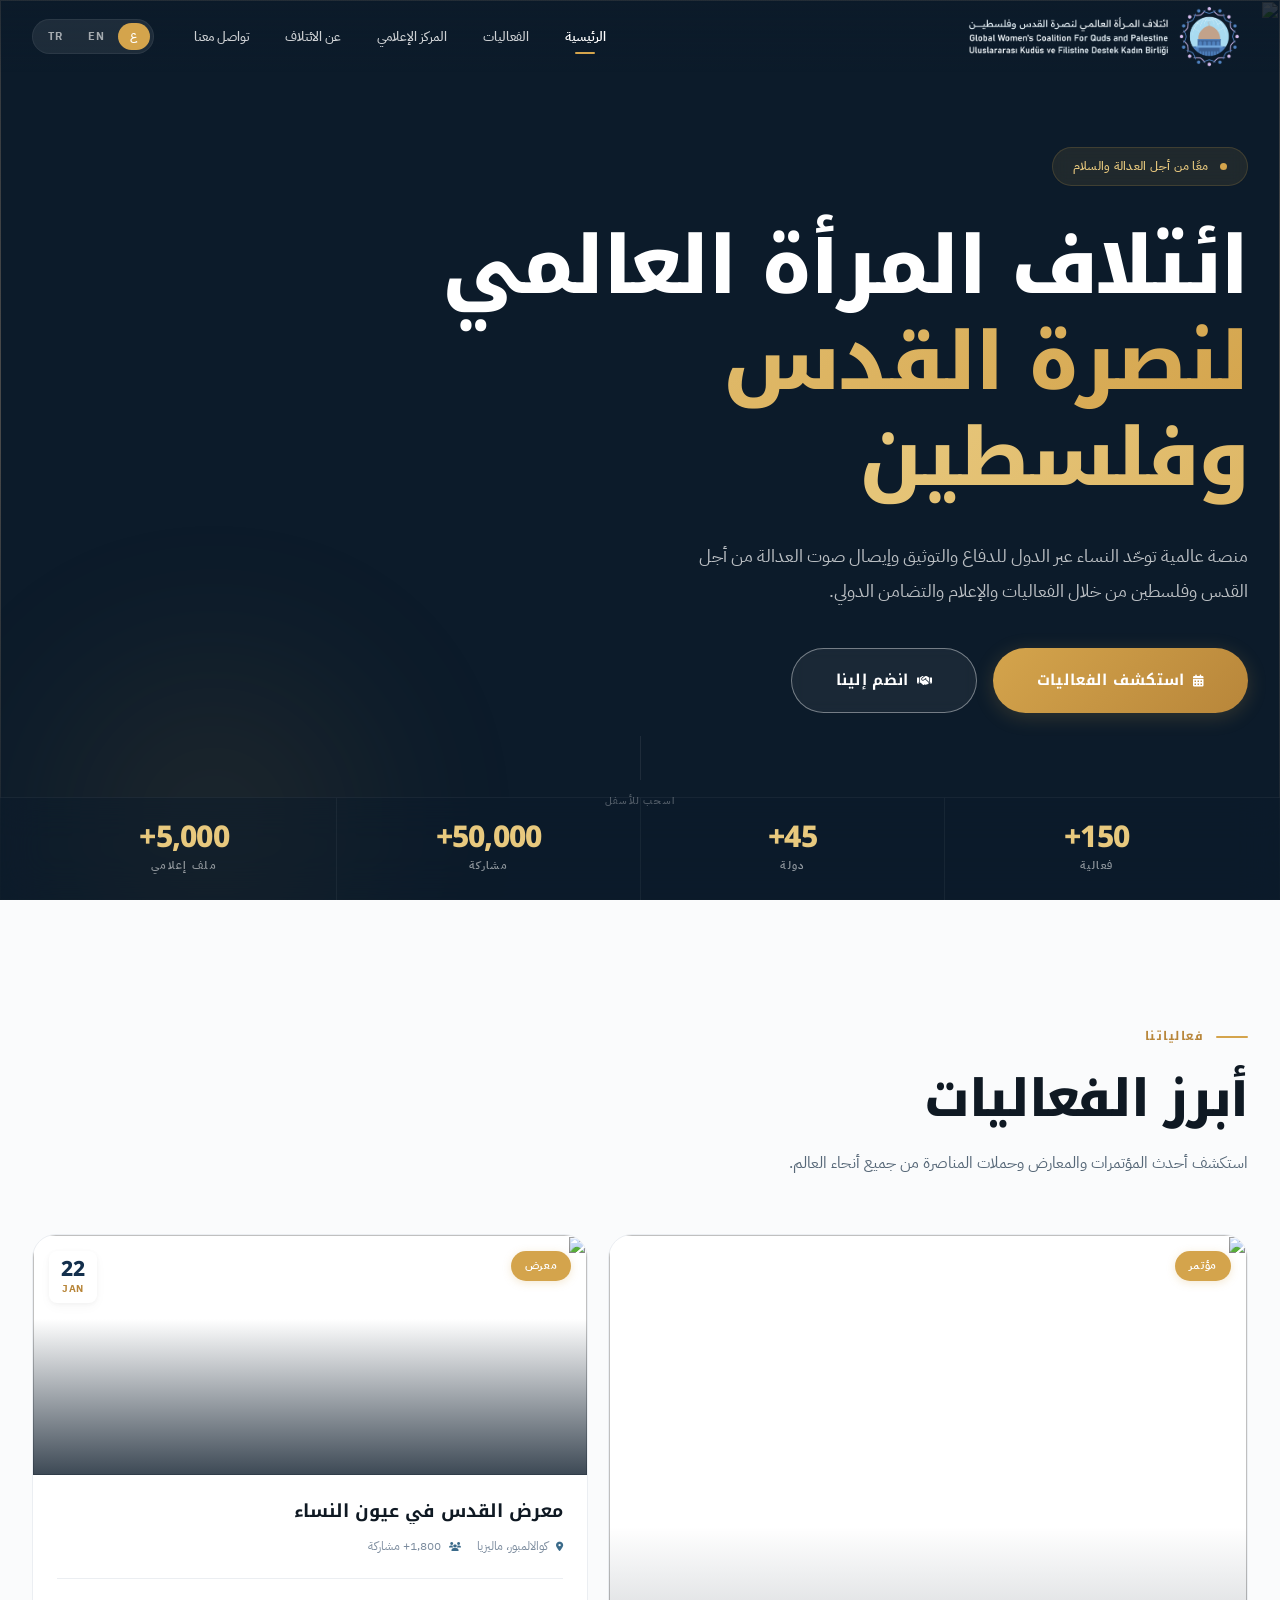
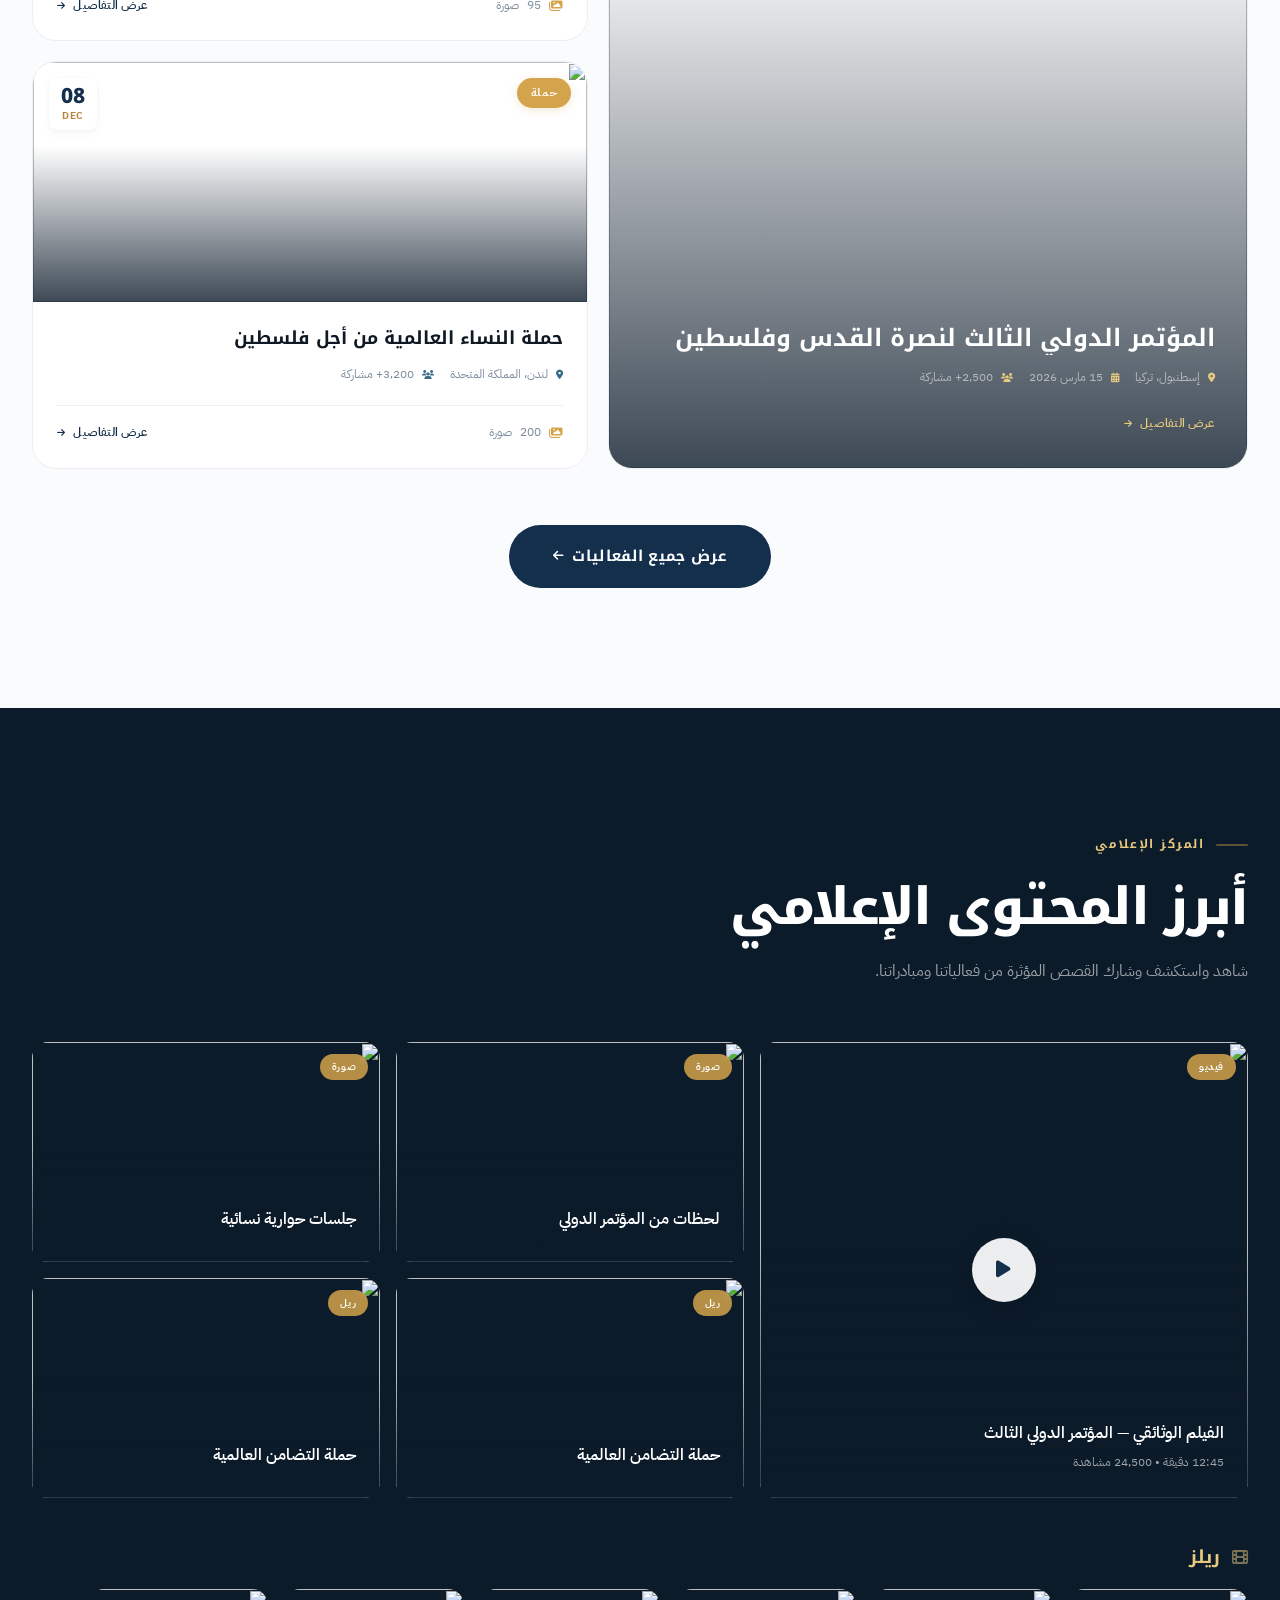
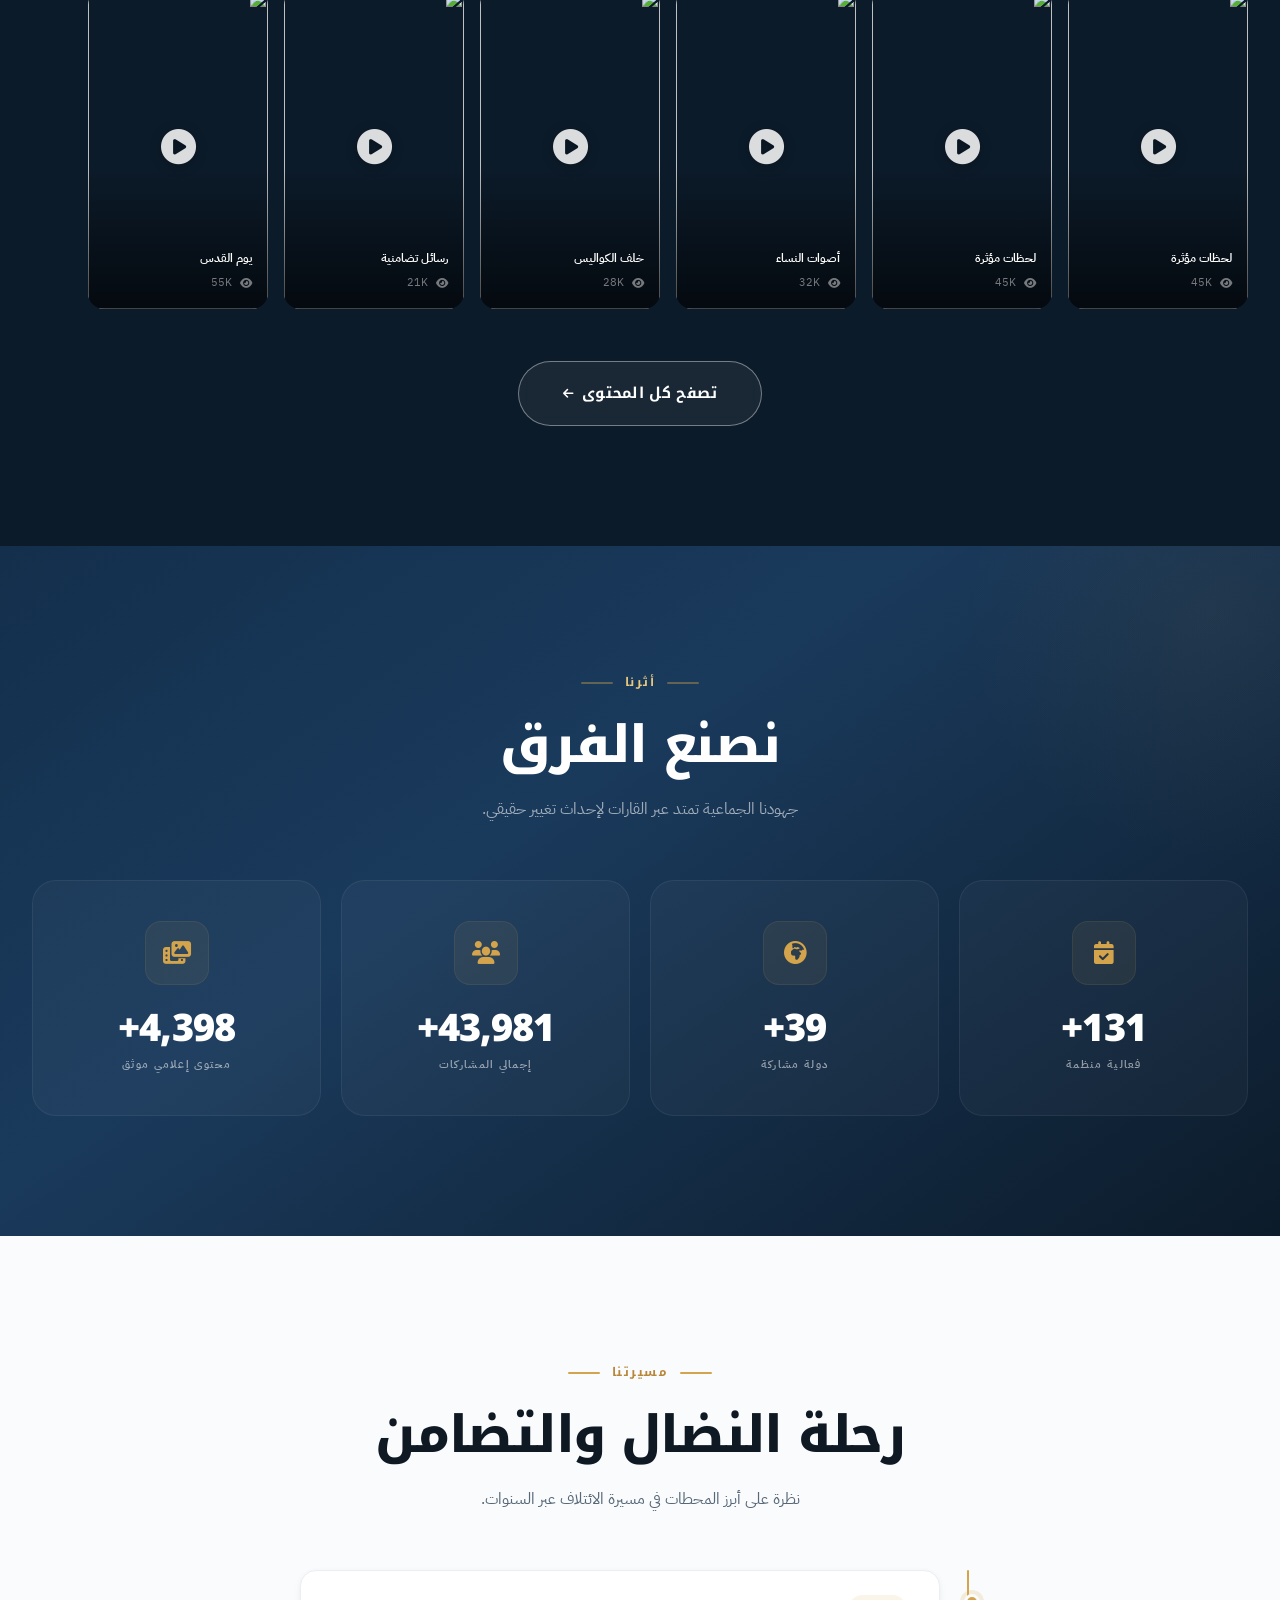
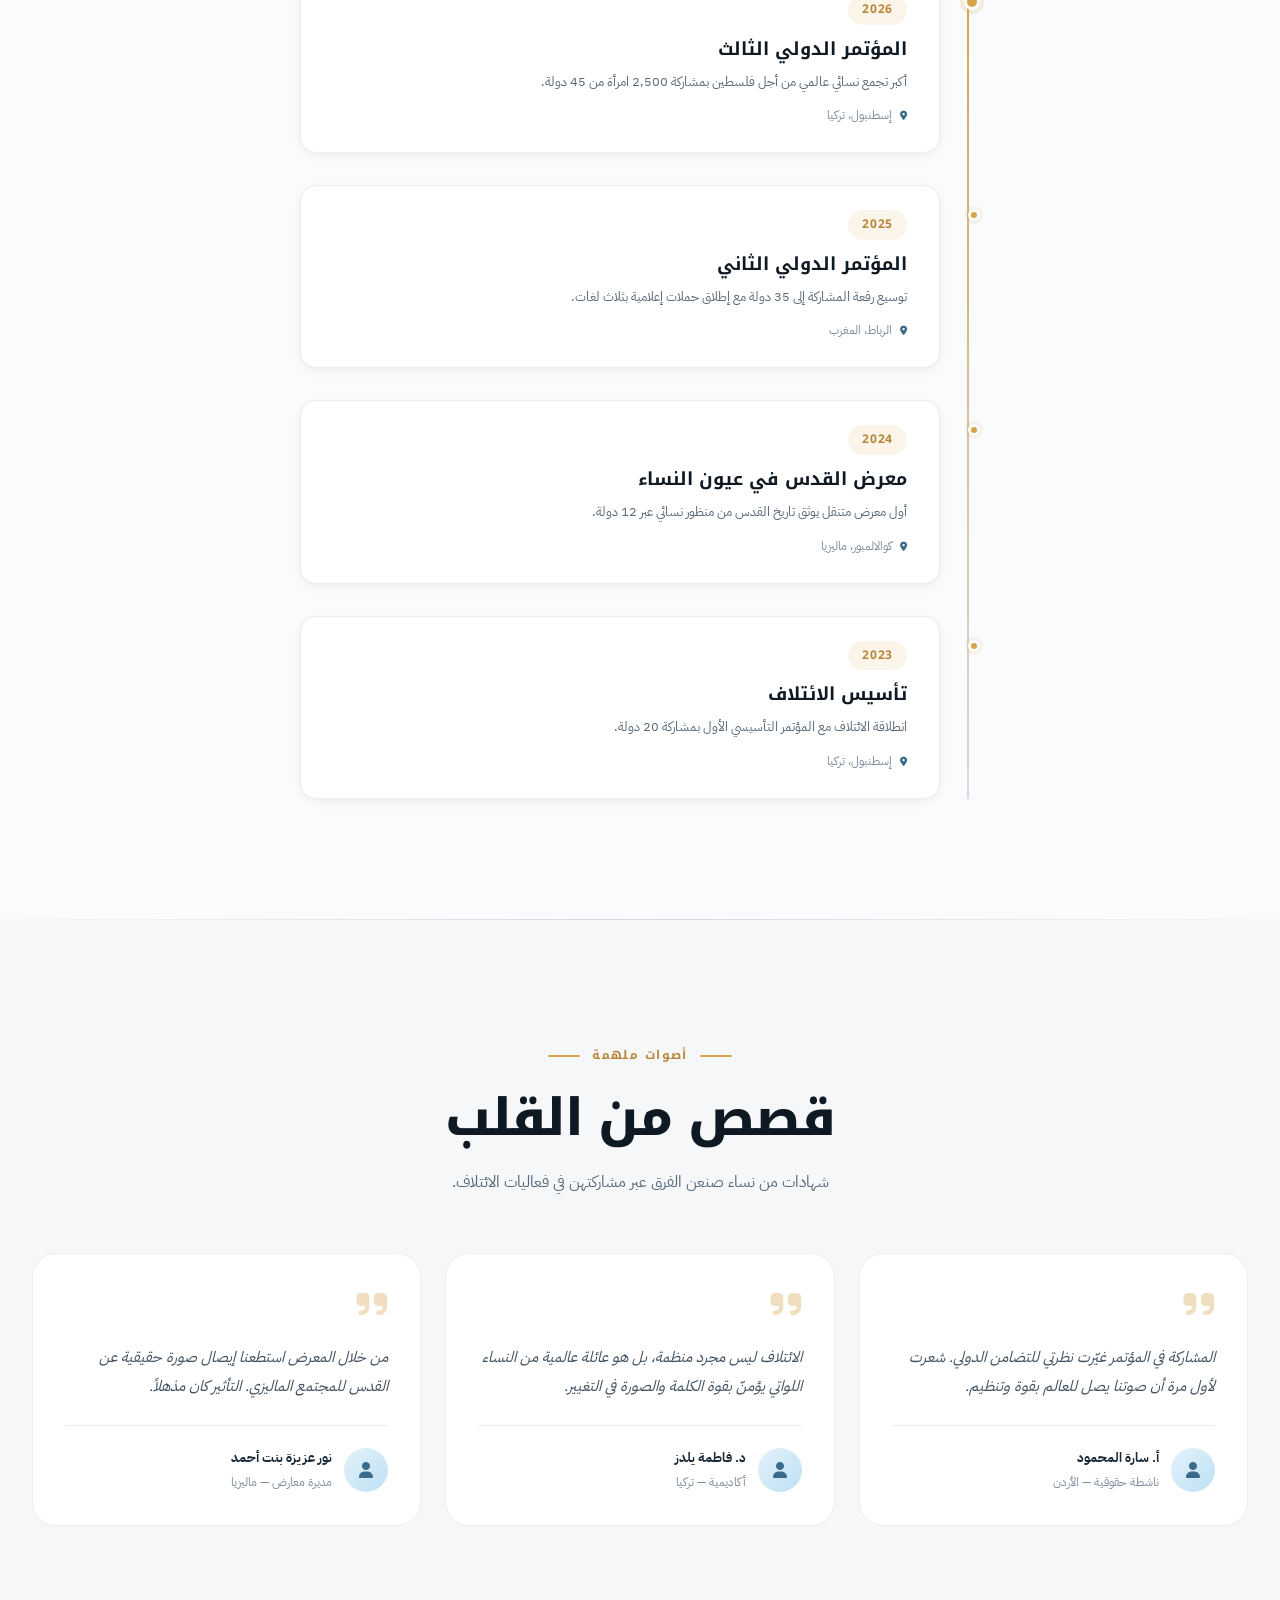
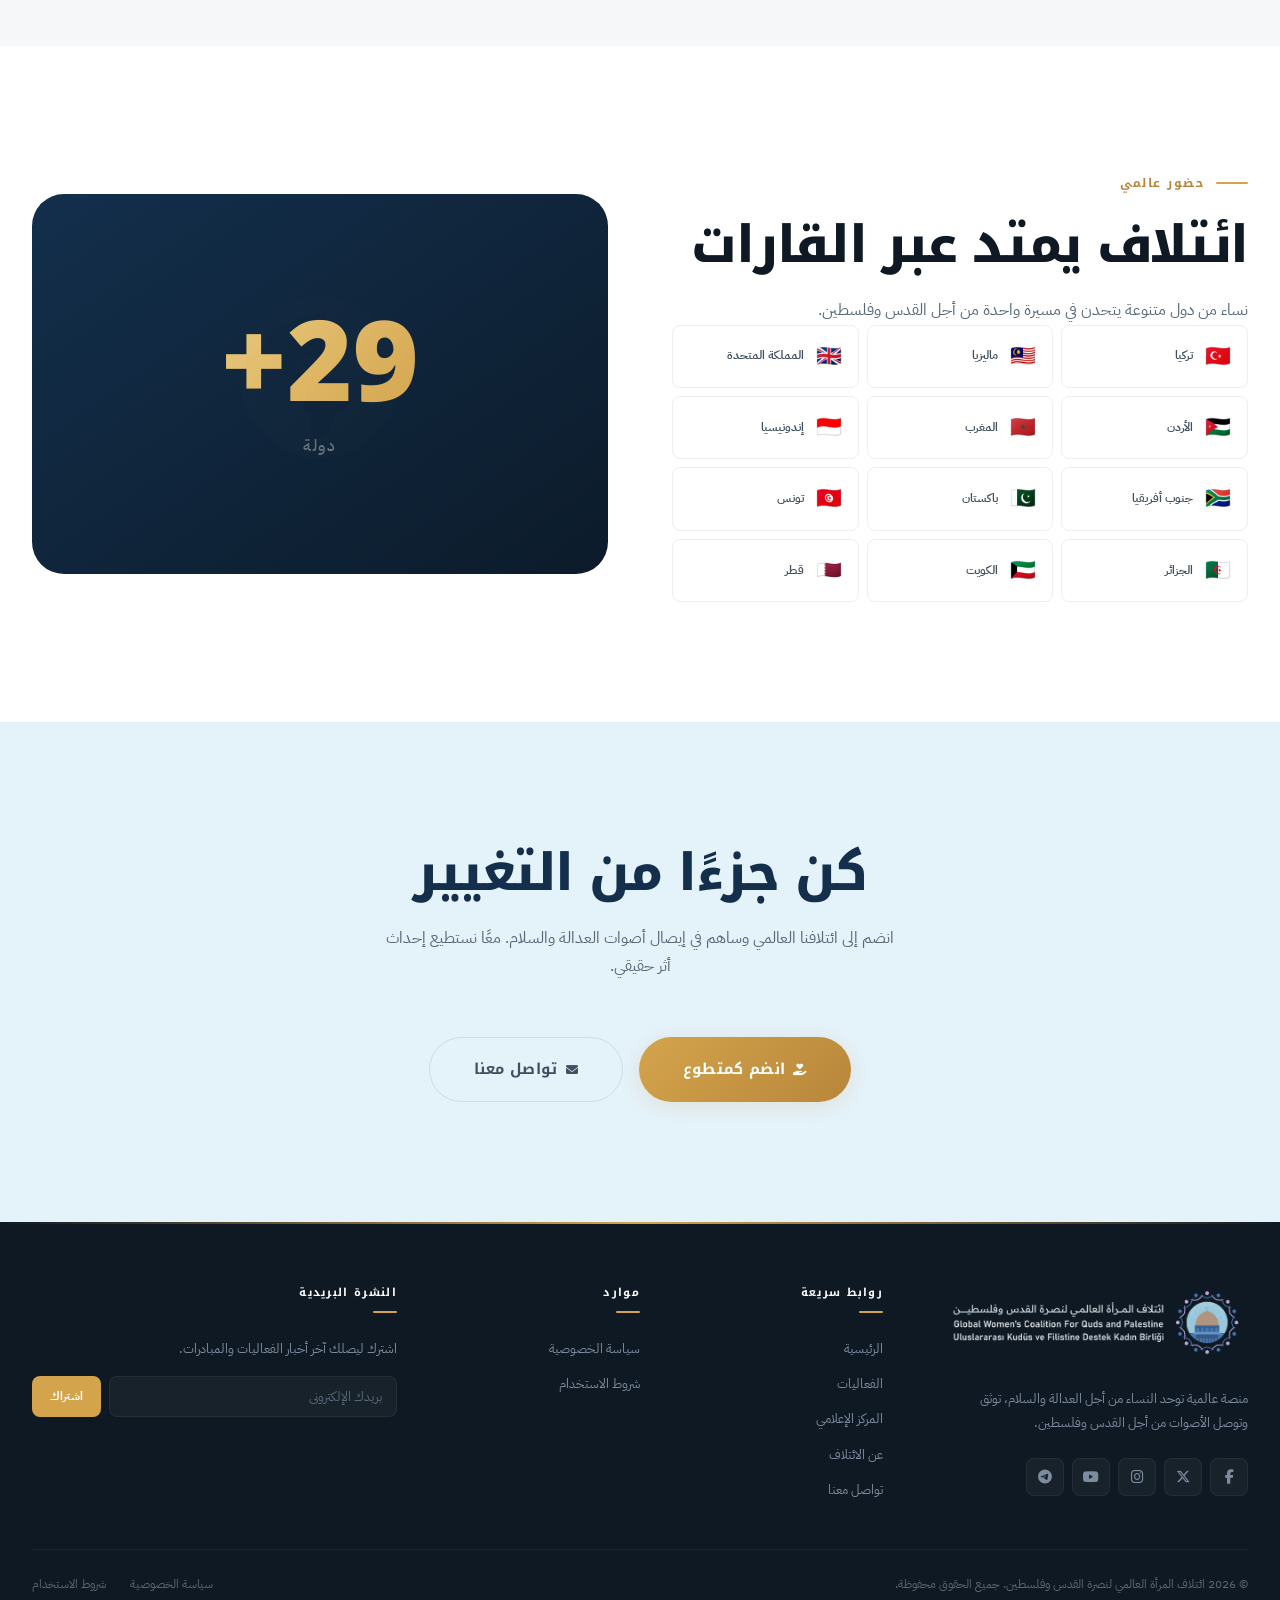
==== commit d1b4719f: "Signed-off-by: Eslam abselnasser <96479431+imsemoo@users.noreply.github.com>" ====
--- a/index.html
+++ b/index.html
@@ -17,7 +17,8 @@
   <header class="header" id="header">
     <div class="header__inner">
       <a href="index.html" class="header__logo">
-        <img src="images/logo2.png" alt="ائتلاف المرأة العالمي">
+        <img src="images/logo-white.png" alt="ائتلاف المرأة العالمي" class="header__logo-white">
+        <img src="images/logo2.png" alt="ائتلاف المرأة العالمي" class="header__logo-dark">
       </a>
       <div class="menu-toggle" id="menuToggle"><span></span><span></span><span></span></div>
       <nav class="header__nav" id="headerNav">
@@ -43,11 +44,8 @@
       <img src="https://images.unsplash.com/photo-1529390079861-591de354faf5?w=1920&h=1080&fit=crop&q=80" alt="">
     </div>
     <div class="hero__gradient"></div>
-    <div class="hero__vignette"></div>
-
-    <div class="hero__orb hero__orb--1"></div>
+
     <div class="hero__orb hero__orb--2"></div>
-    <div class="hero__orb hero__orb--3"></div>
 
     <div class="container">
       <div class="hero__content" data-aos="fade-up">
@@ -237,12 +235,19 @@
             <span class="media-card__title">حملة التضامن العالمية</span>
           </div>
         </div>
+        <div class="media-card" data-lightbox="https://images.unsplash.com/photo-1591115765373-5207764f72e7?w=1200" data-lightbox-group="home-media" data-caption="حملة التضامن">
+          <img src="https://images.unsplash.com/photo-1591115765373-5207764f72e7?w=500&h=250&fit=crop" alt="">
+          <span class="media-card__badge" data-i18n="media_reel">ريل</span>
+          <div class="media-card__overlay">
+            <span class="media-card__title">حملة التضامن العالمية</span>
+          </div>
+        </div>
       </div>
 
       <!-- Reels Row -->
       <div data-aos="fade-up" data-aos-delay="100">
-        <h3 style="color:var(--gold-light); font-size:var(--text-xl); font-weight:700; margin-top:var(--sp-12); margin-bottom:var(--sp-6); display:flex; align-items:center; gap:var(--sp-3);">
-          <i class="fas fa-film" style="opacity:.6;"></i>
+        <h3 class="reels-heading">
+          <i class="fas fa-film"></i>
           <span data-i18n="media_tab_reels">ريلز</span>
         </h3>
         <div class="reels-row">
@@ -255,6 +260,14 @@
             </div>
           </div>
           <div class="reel-card" data-video="https://www.youtube.com/embed/dQw4w9WgXcQ">
+            <img src="https://images.unsplash.com/photo-1529390079861-591de354faf5?w=400&h=700&fit=crop" alt="">
+            <div class="reel-card__play"><i class="fas fa-play-circle"></i></div>
+            <div class="reel-card__overlay">
+              <span class="reel-card__title">لحظات مؤثرة</span>
+              <span class="reel-card__views"><i class="fas fa-eye"></i> 45K</span>
+            </div>
+          </div>
+          <div class="reel-card" data-video="https://www.youtube.com/embed/dQw4w9WgXcQ">
             <img src="https://images.unsplash.com/photo-1523580494863-6f3031224c94?w=400&h=700&fit=crop" alt="">
             <div class="reel-card__play"><i class="fas fa-play-circle"></i></div>
             <div class="reel-card__overlay">
@@ -290,7 +303,7 @@
       </div>
 
       <div class="events-cta" data-aos="fade-up">
-        <a href="media.html" class="btn btn--outline btn--lg" style="border-color:rgba(255,255,255,.2); color:var(--white);">
+        <a href="media.html" class="btn btn--outline-white btn--lg">
           <span data-i18n="media_view_all">تصفح كل المحتوى</span>
           <i class="fas fa-arrow-left"></i>
         </a>
@@ -303,8 +316,8 @@
     <div class="container">
       <div class="section-header section-header--center" data-aos="fade-up">
         <div class="eyebrow" data-i18n="impact_label">أثرنا</div>
-        <h2 class="section-heading" style="color:var(--white);" data-i18n="impact_title">نصنع الفرق</h2>
-        <p class="section-desc" style="color:rgba(255,255,255,.45);" data-i18n="impact_desc">جهودنا الجماعية تمتد عبر القارات لإحداث تغيير حقيقي.</p>
+        <h2 class="section-heading" data-i18n="impact_title">نصنع الفرق</h2>
+        <p class="section-desc" data-i18n="impact_desc">جهودنا الجماعية تمتد عبر القارات لإحداث تغيير حقيقي.</p>
       </div>
 
       <div class="impact-grid">
@@ -342,22 +355,22 @@
       </div>
 
       <div class="timeline">
-        <div class="timeline__line"></div>
-
         <div class="timeline__item" data-aos="fade-up">
+          <div class="timeline__marker">
+            <div class="timeline__dot"></div>
+          </div>
           <div class="timeline__content">
             <span class="timeline__year">2026</span>
             <h4 class="timeline__title">المؤتمر الدولي الثالث</h4>
             <p class="timeline__desc">أكبر تجمع نسائي عالمي من أجل فلسطين بمشاركة 2,500 امرأة من 45 دولة.</p>
             <div class="timeline__location"><i class="fas fa-map-marker-alt"></i><span>إسطنبول، تركيا</span></div>
           </div>
-          <div class="timeline__dot-wrap"><div class="timeline__dot"></div></div>
-          <div class="timeline__spacer"></div>
         </div>
 
         <div class="timeline__item" data-aos="fade-up">
-          <div class="timeline__spacer"></div>
-          <div class="timeline__dot-wrap"><div class="timeline__dot"></div></div>
+          <div class="timeline__marker">
+            <div class="timeline__dot"></div>
+          </div>
           <div class="timeline__content">
             <span class="timeline__year">2025</span>
             <h4 class="timeline__title">المؤتمر الدولي الثاني</h4>
@@ -367,19 +380,21 @@
         </div>
 
         <div class="timeline__item" data-aos="fade-up">
+          <div class="timeline__marker">
+            <div class="timeline__dot"></div>
+          </div>
           <div class="timeline__content">
             <span class="timeline__year">2024</span>
             <h4 class="timeline__title">معرض القدس في عيون النساء</h4>
             <p class="timeline__desc">أول معرض متنقل يوثق تاريخ القدس من منظور نسائي عبر 12 دولة.</p>
             <div class="timeline__location"><i class="fas fa-map-marker-alt"></i><span>كوالالمبور، ماليزيا</span></div>
           </div>
-          <div class="timeline__dot-wrap"><div class="timeline__dot"></div></div>
-          <div class="timeline__spacer"></div>
         </div>
 
         <div class="timeline__item" data-aos="fade-up">
-          <div class="timeline__spacer"></div>
-          <div class="timeline__dot-wrap"><div class="timeline__dot"></div></div>
+          <div class="timeline__marker">
+            <div class="timeline__dot"></div>
+          </div>
           <div class="timeline__content">
             <span class="timeline__year">2023</span>
             <h4 class="timeline__title">تأسيس الائتلاف</h4>
@@ -438,7 +453,7 @@
         <div data-aos="fade-right">
           <div class="eyebrow">حضور عالمي</div>
           <h2 class="section-heading">ائتلاف يمتد عبر القارات</h2>
-          <p class="section-desc" style="margin-bottom:var(--sp-10);">نساء من دول متنوعة يتحدن في مسيرة واحدة من أجل القدس وفلسطين.</p>
+          <p class="section-desc">نساء من دول متنوعة يتحدن في مسيرة واحدة من أجل القدس وفلسطين.</p>
           <div class="countries-grid">
             <div class="country-chip"><span class="country-chip__flag">🇹🇷</span><span class="country-chip__name">تركيا</span></div>
             <div class="country-chip"><span class="country-chip__flag">🇲🇾</span><span class="country-chip__name">ماليزيا</span></div>
@@ -492,7 +507,7 @@
       <div class="footer__top">
         <div class="footer__grid">
           <div class="footer__brand">
-            <img src="images/logo2.png" alt="GWC" class="footer__logo">
+            <img src="images/logo-white.png" alt="GWC" class="footer__logo">
             <p class="footer__desc" data-i18n="footer_desc">منصة عالمية توحد النساء من أجل العدالة والسلام، توثق وتوصل الأصوات من أجل القدس وفلسطين.</p>
             <div class="footer__social">
               <a href="#" class="footer__social-link" aria-label="Facebook"><i class="fab fa-facebook-f"></i></a>
--- a/css/style.css
+++ b/css/style.css
@@ -1,13 +1,15 @@
 /* ============================================
-   GWC — Premium Design System v2.0
-   "Apple cleanliness + Al Jazeera storytelling"
+   GWC — Premium Design System v3.0
+   Production-ready refinement pass
    ============================================ */
 
-@import url('https://fonts.googleapis.com/css2?family=Inter:wght@300;400;500;600;700;800;900&family=Tajawal:wght@300;400;500;700;800&family=Playfair+Display:ital,wght@0,400;0,700;0,800;1,400;1,700&display=swap');
-
-/* ─── Design Tokens ─── */
+@import url('https://fonts.googleapis.com/css2?family=Inter:wght@300;400;500;600;700;800;900&family=Noto+Kufi+Arabic:wght@400;500;600;700;800;900&family=IBM+Plex+Sans+Arabic:wght@300;400;500;600;700&family=Playfair+Display:ital,wght@0,400;0,700;0,800;1,400;1,700&display=swap');
+
+/* ══════════════════════════════════════════════
+   1. DESIGN TOKENS — Refined & Systematic
+   ══════════════════════════════════════════════ */
 :root {
-  /* Core Palette */
+  /* ── Core Palette ── */
   --midnight: #0C1B2A;
   --navy: #132F4C;
   --deep: #1A3A5C;
@@ -18,116 +20,163 @@
   --frost: #E4F2FA;
   --cloud: #F2F8FC;
 
-  /* Gold System */
+  /* ── Gold (accent — used sparingly) ── */
   --gold: #D4A44C;
   --gold-light: #E8C97E;
   --gold-bright: #F0D99A;
   --gold-dark: #B8863A;
-  --gold-glow: rgba(212, 164, 76, 0.15);
-
-  /* Rose (subtle accent) */
+  --gold-glow: rgba(212, 164, 76, .12);
+
+  /* ── Rose (tertiary — very subtle) ── */
   --rose: #E8A0B4;
   --rose-light: #F5D0DC;
-  --rose-glow: rgba(232, 160, 180, 0.12);
-
-  /* Neutrals */
+  --rose-glow: rgba(232, 160, 180, .08);
+
+  /* ── Neutrals — improved contrast steps ── */
   --white: #FFFFFF;
   --off-white: #FAFBFC;
   --gray-50: #F5F7F9;
-  --gray-100: #EDF0F4;
-  --gray-200: #D8DFE7;
-  --gray-300: #B0BCCA;
-  --gray-400: #8494A7;
-  --gray-500: #5F7285;
-  --gray-600: #475A6B;
-  --gray-700: #344455;
-  --gray-800: #1E2D3D;
+  --gray-100: #EBEEF2;
+  --gray-200: #D5DAE1;
+  --gray-300: #ABB5C2;
+  --gray-400: #7C8C9E;
+  --gray-500: #576878;
+  /* WCAG AA on white for body text */
+  --gray-600: #3F5060;
+  --gray-700: #2C3E4E;
+  /* primary body text — 7.2:1 on white */
+  --gray-800: #1B2B3A;
   --gray-900: #0F1923;
   --black: #060D14;
 
-  /* Semantic */
-  --success: #34B78F;
-  --error: #E05252;
-
-  /* Typography */
-  --font-heading: 'Playfair Display', 'Tajawal', serif;
-  --font-body: 'Inter', 'Tajawal', sans-serif;
-  --font-display: 'Inter', 'Tajawal', sans-serif;
-
-  /* Scale — Major Third (1.25) */
+  /* ── Semantic ── */
+  --success: #2DA87A;
+  --error: #D94444;
+
+  /* ══ TYPOGRAPHY — Proper scale with line-heights ══ */
+  --font-heading: 'Playfair Display', 'Noto Kufi Arabic', serif;
+  --font-body: 'Inter', 'IBM Plex Sans Arabic', sans-serif;
+  --font-display: 'Inter', 'IBM Plex Sans Arabic', sans-serif;
+
+  /*
+   * Type scale: Minor Third (1.2) with custom hero sizes
+   * Each step has: size / line-height / letter-spacing
+   */
   --text-xs: 0.75rem;
-  --text-sm: 0.875rem;
-  --text-base: 1rem;
-  --text-md: 1.0625rem;
+  /* 12px */
+  --text-sm: 0.8125rem;
+  /* 13px — refined from 14px for labels */
+  --text-base: 0.9375rem;
+  /* 15px — optimal body for Arabic + Latin */
+  --text-md: 1rem;
+  /* 16px */
   --text-lg: 1.125rem;
-  --text-xl: 1.25rem;
+  /* 18px */
+  --text-xl: 1.3125rem;
+  /* 21px */
   --text-2xl: 1.5rem;
+  /* 24px */
   --text-3xl: 1.875rem;
-  --text-4xl: 2.25rem;
-  --text-5xl: clamp(2.5rem, 4.5vw, 3.5rem);
-  --text-6xl: clamp(3rem, 6vw, 4.5rem);
-  --text-7xl: clamp(3.5rem, 7vw, 5.5rem);
-
-  /* Spacing — 8px grid */
+  /* 30px */
+  --text-4xl: 2.375rem;
+  /* 38px */
+  --text-5xl: clamp(2.5rem, 4vw, 3.25rem);
+  /* 40-52px */
+  --text-6xl: clamp(2.75rem, 5.5vw, 4rem);
+  /* 44-64px */
+  --text-7xl: clamp(3rem, 6.5vw, 5rem);
+  /* 48-80px */
+
+  /* Line-heights per context */
+  --lh-tight: 1.15;
+  /* hero titles, display */
+  --lh-heading: 1.25;
+  /* h2, h3 */
+  --lh-snug: 1.4;
+  /* h4, card titles */
+  --lh-body: 1.75;
+  /* body copy */
+  --lh-loose: 1.9;
+  /* Arabic paragraph text (needs more) */
+
+  /* Letter-spacing */
+  --ls-tight: -0.025em;
+  /* large headings */
+  --ls-normal: 0;
+  --ls-wide: 0.02em;
+  /* buttons, meta */
+  --ls-wider: 0.06em;
+  /* eyebrow, labels */
+  --ls-widest: 0.12em;
+  /* all-caps labels */
+
+  /* ══ SPACING — strict 4px base, 8px rhythm ══ */
+  --sp-0: 0;
   --sp-1: 0.25rem;
-  /* 4 */
+  /*  4px */
   --sp-2: 0.5rem;
-  /* 8 */
+  /*  8px */
   --sp-3: 0.75rem;
-  /* 12 */
+  /* 12px */
   --sp-4: 1rem;
-  /* 16 */
+  /* 16px */
   --sp-5: 1.25rem;
-  /* 20 */
+  /* 20px */
   --sp-6: 1.5rem;
-  /* 24 */
+  /* 24px */
   --sp-8: 2rem;
-  /* 32 */
+  /* 32px */
   --sp-10: 2.5rem;
-  /* 40 */
+  /* 40px */
   --sp-12: 3rem;
-  /* 48 */
+  /* 48px */
+  --sp-14: 3.5rem;
+  /* 56px */
   --sp-16: 4rem;
-  /* 64 */
+  /* 64px */
   --sp-20: 5rem;
-  /* 80 */
+  /* 80px */
   --sp-24: 6rem;
-  /* 96 */
+  /* 96px */
   --sp-32: 8rem;
-  /* 128 */
-
-  /* Radius */
+  /* 128px */
+
+  /* ── Radius ── */
+  --r-xs: 4px;
   --r-sm: 8px;
   --r-md: 12px;
-  --r-lg: 20px;
-  --r-xl: 28px;
-  --r-2xl: 40px;
+  --r-lg: 16px;
+  --r-xl: 24px;
+  --r-2xl: 32px;
   --r-full: 9999px;
 
-  /* Shadows */
+  /* ── Shadows — refined depth scale ── */
   --sh-xs: 0 1px 2px rgba(0, 0, 0, .04);
-  --sh-sm: 0 2px 8px rgba(0, 0, 0, .06);
-  --sh-md: 0 4px 20px rgba(0, 0, 0, .08);
-  --sh-lg: 0 12px 40px rgba(0, 0, 0, .10);
-  --sh-xl: 0 24px 60px rgba(0, 0, 0, .14);
-  --sh-glow: 0 0 60px rgba(90, 156, 192, .12);
-  --sh-gold: 0 4px 30px rgba(212, 164, 76, .25);
-
-  /* Transitions */
+  --sh-sm: 0 1px 4px rgba(0, 0, 0, .04), 0 4px 12px rgba(0, 0, 0, .03);
+  --sh-md: 0 2px 6px rgba(0, 0, 0, .04), 0 8px 24px rgba(0, 0, 0, .06);
+  --sh-lg: 0 4px 12px rgba(0, 0, 0, .04), 0 16px 48px rgba(0, 0, 0, .08);
+  --sh-xl: 0 8px 20px rgba(0, 0, 0, .05), 0 32px 64px rgba(0, 0, 0, .10);
+  --sh-glow: 0 0 40px rgba(90, 156, 192, .10);
+  --sh-gold: 0 4px 20px rgba(212, 164, 76, .20);
+
+  /* ── Transitions ── */
   --ease-out: cubic-bezier(.25, .46, .45, .94);
   --ease-spring: cubic-bezier(.34, 1.56, .64, 1);
+  --ease-expo: cubic-bezier(.16, 1, .3, 1);
   --t-fast: .15s var(--ease-out);
-  --t-base: .3s var(--ease-out);
-  --t-slow: .5s var(--ease-out);
-  --t-spring: .5s var(--ease-spring);
-
-  /* Layout */
-  --max-w: 1320px;
-  --max-narrow: 900px;
-  --header-h: 80px;
-  --section-py: clamp(80px, 10vw, 140px);
-
-  /* Z-index */
+  --t-base: .25s var(--ease-out);
+  --t-medium: .4s var(--ease-expo);
+  --t-slow: .6s var(--ease-expo);
+
+  /* ── Layout ── */
+  --max-w: 1280px;
+  --max-narrow: 720px;
+  --max-wide: 1440px;
+  --header-h: 72px;
+  --section-py: clamp(80px, 10vw, 120px);
+  --section-py-sm: clamp(56px, 7vw, 80px);
+
+  /* ── Z-index ── */
   --z-base: 1;
   --z-dropdown: 50;
   --z-sticky: 100;
@@ -137,14 +186,21 @@
   --z-lightbox: 500;
 }
 
-/* ─── RTL ─── */
+/* ── RTL font swap ── */
 [dir="rtl"] {
-  --font-body: 'Tajawal', 'Inter', sans-serif;
-  --font-heading: 'Tajawal', 'Playfair Display', serif;
-  --font-display: 'Tajawal', 'Inter', sans-serif;
-}
-
-/* ─── Reset ─── */
+  --font-body: 'IBM Plex Sans Arabic', 'Inter', sans-serif;
+  --font-heading: 'Noto Kufi Arabic', 'Playfair Display', sans-serif;
+  --font-display: 'Noto Kufi Arabic', 'Inter', sans-serif;
+  --lh-body: 1.8;
+  --lh-loose: 1.95;
+  --lh-heading: 1.3;
+  --lh-tight: 1.2;
+}
+
+
+/* ══════════════════════════════════════════════
+   2. RESET & BASE — Accessibility-first
+   ══════════════════════════════════════════════ */
 *,
 *::before,
 *::after {
@@ -156,18 +212,22 @@
 html {
   scroll-behavior: smooth;
   -webkit-text-size-adjust: 100%;
+  text-size-adjust: 100%;
+  hanging-punctuation: first last;
 }
 
 body {
   font-family: var(--font-body);
   font-size: var(--text-base);
-  line-height: 1.7;
+  line-height: var(--lh-body);
   color: var(--gray-700);
   background: var(--white);
   overflow-x: hidden;
   -webkit-font-smoothing: antialiased;
-}
-
+  -moz-osx-font-smoothing: grayscale;
+  text-rendering: optimizeLegibility;
+}
+ففففففففففففففففغ
 img {
   max-width: 100%;
   height: auto;
@@ -177,7 +237,7 @@
 a {
   text-decoration: none;
   color: inherit;
-  transition: var(--t-base);
+  transition: color var(--t-base);
 }
 
 ul,
@@ -190,26 +250,42 @@
   border: none;
   background: none;
   font-family: inherit;
+  font-size: inherit;
 }
 
 input,
 textarea,
 select {
   font-family: inherit;
+  font-size: inherit;
   border: none;
   outline: none;
 }
 
-/* ─── Layout ─── */
+/* Focus ring for accessibility */
+:focus-visible {
+  outline: 2px solid var(--ocean);
+  outline-offset: 3px;
+  border-radius: var(--r-xs);
+}
+
+
+/* ══════════════════════════════════════════════
+   3. LAYOUT
+   ══════════════════════════════════════════════ */
 .container {
   width: 100%;
   max-width: var(--max-w);
-  margin: 0 auto;
-  padding-inline: var(--sp-6);
+  margin-inline: auto;
+  padding-inline: clamp(var(--sp-5), 4vw, var(--sp-8));
 }
 
 .container--narrow {
   max-width: var(--max-narrow);
+}
+
+.container--wide {
+  max-width: var(--max-wide);
 }
 
 .section {
@@ -217,7 +293,10 @@
   position: relative;
 }
 
-/* ─── Typography ─── */
+
+/* ══════════════════════════════════════════════
+   4. TYPOGRAPHY SYSTEM
+   ══════════════════════════════════════════════ */
 h1,
 h2,
 h3,
@@ -226,10 +305,17 @@
 h6 {
   font-family: var(--font-heading);
   font-weight: 700;
-  line-height: 1.2;
+  line-height: var(--lh-heading);
   color: var(--gray-900);
 }
 
+p {
+  max-width: 68ch;
+}
+
+/* optimal reading width */
+
+/* ── Eyebrow ── */
 .eyebrow {
   display: inline-flex;
   align-items: center;
@@ -238,35 +324,39 @@
   font-size: var(--text-xs);
   font-weight: 700;
   text-transform: uppercase;
-  letter-spacing: 3px;
+  letter-spacing: var(--ls-widest);
   color: var(--gold-dark);
-  margin-bottom: var(--sp-6);
+  margin-bottom: var(--sp-5);
 }
 
 .eyebrow::before {
   content: '';
-  width: 40px;
+  width: 32px;
   height: 2px;
   background: var(--gold);
   border-radius: 2px;
-}
-
+  flex-shrink: 0;
+}
+
+/* ── Section heading ── */
 .section-heading {
   font-size: var(--text-5xl);
   font-weight: 800;
-  margin-bottom: var(--sp-6);
-  letter-spacing: -0.02em;
-}
-
+  line-height: var(--lh-tight);
+  letter-spacing: var(--ls-tight);
+  margin-bottom: var(--sp-5);
+}
+
+/* ── Section description ── */
 .section-desc {
-  font-size: var(--text-lg);
+  font-size: var(--text-md);
   color: var(--gray-500);
-  max-width: 560px;
-  line-height: 1.8;
+  max-width: 52ch;
+  line-height: var(--lh-body);
 }
 
 .section-header {
-  margin-bottom: var(--sp-16);
+  margin-bottom: var(--sp-14);
 }
 
 .section-header--center {
@@ -283,70 +373,83 @@
 
 .section-header--center .eyebrow::after {
   content: '';
-  width: 40px;
+  width: 32px;
   height: 2px;
   background: var(--gold);
   border-radius: 2px;
-}
-
-/* ─── Buttons ─── */
+  flex-shrink: 0;
+}
+
+
+/* ══════════════════════════════════════════════
+   5. BUTTONS — Refined hierarchy
+   ══════════════════════════════════════════════ */
 .btn {
   display: inline-flex;
   align-items: center;
   justify-content: center;
-  gap: var(--sp-3);
-  padding: 16px 36px;
+  gap: var(--sp-2);
+  padding: 14px 32px;
   font-family: var(--font-display);
   font-weight: 600;
   font-size: var(--text-sm);
+  letter-spacing: var(--ls-wide);
   border-radius: var(--r-full);
   transition: all var(--t-base);
   position: relative;
-  overflow: hidden;
-  letter-spacing: 0.02em;
   white-space: nowrap;
+  cursor: pointer;
 }
 
 .btn i {
-  font-size: 0.85em;
+  font-size: .8em;
   transition: transform var(--t-base);
 }
 
+/* Primary = Gold */
 .btn--gold {
-  background: linear-gradient(135deg, var(--gold), var(--gold-dark));
+  background: linear-gradient(135deg, var(--gold) 0%, var(--gold-dark) 100%);
   color: var(--white);
   box-shadow: var(--sh-gold);
 }
 
 .btn--gold:hover {
-  transform: translateY(-3px);
-  box-shadow: 0 8px 40px rgba(212, 164, 76, .35);
-  filter: brightness(1.08);
-}
-
+  transform: translateY(-2px);
+  box-shadow: 0 6px 28px rgba(212, 164, 76, .30);
+  filter: brightness(1.06);
+}
+
+.btn--gold:active {
+  transform: translateY(0);
+}
+
+/* White (on dark) */
 .btn--white {
   background: var(--white);
   color: var(--navy);
-  box-shadow: 0 2px 12px rgba(0, 0, 0, .08);
+  box-shadow: var(--sh-sm);
 }
 
 .btn--white:hover {
-  transform: translateY(-3px);
-  box-shadow: var(--sh-lg);
-}
-
+  transform: translateY(-2px);
+  box-shadow: var(--sh-md);
+}
+
+/* Outline White (on dark backgrounds) */
 .btn--outline-white {
-  border: 2px solid rgba(255, 255, 255, .35);
+  border: 1.5px solid rgba(255, 255, 255, .4);
   color: var(--white);
-  backdrop-filter: blur(8px);
+  backdrop-filter: blur(6px);
+  background: rgba(255, 255, 255, .06);
 }
 
 .btn--outline-white:hover {
-  border-color: var(--white);
-  background: rgba(255, 255, 255, .1);
+  border-color: rgba(255, 255, 255, .8);
+  background: rgba(255, 255, 255, .14);
   transform: translateY(-2px);
 }
 
+/* Dark solid */
 .btn--dark {
   background: var(--navy);
   color: var(--white);
@@ -355,12 +458,13 @@
 .btn--dark:hover {
   background: var(--deep);
   transform: translateY(-2px);
-  box-shadow: var(--sh-lg);
-}
-
+  box-shadow: var(--sh-md);
+}
+
+/* Outline (on light backgrounds) */
 .btn--outline {
-  border: 2px solid var(--gray-200);
-  color: var(--gray-700);
+  border: 1.5px solid var(--gray-200);
+  color: var(--gray-600);
 }
 
 .btn--outline:hover {
@@ -369,26 +473,22 @@
   transform: translateY(-2px);
 }
 
+/* Sizes */
 .btn--lg {
-  padding: 20px 48px;
+  padding: 18px 44px;
   font-size: var(--text-base);
+  font-weight: 700;
 }
 
 .btn--sm {
-  padding: 10px 24px;
+  padding: 10px 22px;
   font-size: var(--text-xs);
 }
 
-.btn--icon-circle {
-  width: 56px;
-  height: 56px;
-  padding: 0;
-  border-radius: 50%;
-}
-
-/* ════════════════════════════════════════════
-   HEADER — Floating Glass Morphism
-   ════════════════════════════════════════════ */
+
+/* ══════════════════════════════════════════════
+   6. HEADER — Glass morphism with proper states
+   ══════════════════════════════════════════════ */
 .header {
   position: fixed;
   top: 0;
@@ -396,15 +496,17 @@
   right: 0;
   height: var(--header-h);
   z-index: var(--z-header);
-  transition: all .4s var(--ease-out);
-}
-
+  transition: all .4s var(--ease-expo);
+  background: linear-gradient(180deg, rgba(12, 27, 42, .35) 0%, transparent 100%);
+}
+
+/* Scrolled state */
 .header--scrolled {
-  background: rgba(255, 255, 255, .92);
-  backdrop-filter: blur(24px) saturate(1.6);
-  -webkit-backdrop-filter: blur(24px) saturate(1.6);
-  box-shadow: 0 1px 0 rgba(0, 0, 0, .06), var(--sh-sm);
-  height: 68px;
+  background: rgba(255, 255, 255, .88);
+  backdrop-filter: blur(20px) saturate(1.4);
+  -webkit-backdrop-filter: blur(20px) saturate(1.4);
+  box-shadow: 0 1px 0 rgba(0, 0, 0, .04), 0 4px 16px rgba(0, 0, 0, .04);
+  height: 64px;
 }
 
 .header__inner {
@@ -413,10 +515,11 @@
   justify-content: space-between;
   height: 100%;
   max-width: var(--max-w);
-  margin: 0 auto;
-  padding-inline: var(--sp-6);
-}
-
+  margin-inline: auto;
+  padding-inline: clamp(var(--sp-5), 4vw, var(--sp-8));
+}
+
+/* Logo — FIXED: was 110px which is way too tall */
 .header__logo {
   display: flex;
   align-items: center;
@@ -424,46 +527,61 @@
 }
 
 .header__logo img {
-  height: 110px;
-  transition: var(--t-base);
+  height: 68px;
+  width: auto;
+  transition: height .3s var(--ease-expo);
+}
+
+.header__logo-dark {
+  display: none;
+}
+
+.header--scrolled .header__logo-white {
+  display: none;
+}
+
+.header--scrolled .header__logo-dark {
+  display: block;
 }
 
 .header--scrolled .header__logo img {
-  height: 100px;
+  height: 68px;
 }
 
 .header__nav {
   display: flex;
   align-items: center;
-  gap: var(--sp-8);
+  gap: var(--sp-6);
 }
 
 .nav__list {
   display: flex;
   align-items: center;
-  gap: 0;
+  gap: var(--sp-1);
 }
 
 .nav__link {
-  padding: 8px 18px;
+  padding: 8px 16px;
   font-weight: 500;
   font-size: var(--text-sm);
-  color: rgba(255, 255, 255, .85);
-  border-radius: var(--r-full);
-  transition: var(--t-base);
+  color: rgba(255, 255, 255, .8);
+  border-radius: var(--r-sm);
+  transition: all var(--t-base);
   position: relative;
 }
 
 .header--scrolled .nav__link {
-  color: var(--gray-600);
+  color: var(--gray-500);
 }
 
 .nav__link:hover {
   color: var(--white);
+  background: rgba(255, 255, 255, .06);
 }
 
 .header--scrolled .nav__link:hover {
   color: var(--navy);
+  background: var(--gray-50);
 }
 
 .nav__link--active {
@@ -475,45 +593,47 @@
   color: var(--navy) !important;
 }
 
+/* Active indicator — gold underline */
 .nav__link::after {
   content: '';
   position: absolute;
-  bottom: 2px;
+  bottom: 0;
   left: 50%;
   transform: translateX(-50%);
   width: 0;
   height: 2px;
   background: var(--gold);
   border-radius: 2px;
-  transition: var(--t-base);
+  transition: width var(--t-base);
 }
 
 .nav__link--active::after,
 .nav__link:hover::after {
-  width: 24px;
-}
-
-/* Language */
+  width: 20px;
+}
+
+/* Language switcher */
 .lang-switcher {
   display: flex;
   gap: 2px;
   padding: 3px;
-  background: rgba(255, 255, 255, .1);
+  background: rgba(255, 255, 255, .08);
   border-radius: var(--r-full);
-  backdrop-filter: blur(10px);
+  border: 1px solid rgba(255, 255, 255, .06);
 }
 
 .header--scrolled .lang-switcher {
   background: var(--gray-50);
+  border-color: var(--gray-100);
 }
 
 .lang-btn {
-  padding: 6px 14px;
-  font-size: var(--text-xs);
+  padding: 5px 12px;
+  font-size: 11px;
   font-weight: 700;
-  color: rgba(255, 255, 255, .7);
+  color: rgba(255, 255, 255, .6);
   border-radius: var(--r-full);
-  transition: var(--t-base);
+  transition: all var(--t-base);
   text-transform: uppercase;
   letter-spacing: 0.5px;
 }
@@ -527,14 +647,24 @@
   color: var(--white) !important;
 }
 
-/* Mobile */
+.lang-btn:hover:not(.lang-btn--active) {
+  color: rgba(255, 255, 255, .9);
+}
+
+.header--scrolled .lang-btn:hover:not(.lang-btn--active) {
+  color: var(--gray-700);
+  background: var(--gray-100);
+}
+
+/* Mobile toggle */
 .menu-toggle {
   display: none;
   flex-direction: column;
-  gap: 6px;
-  width: 26px;
+  gap: 5px;
+  width: 24px;
   z-index: 10;
   cursor: pointer;
+  padding: 4px;
 }
 
 .menu-toggle span {
@@ -542,8 +672,8 @@
   width: 100%;
   height: 2px;
   background: var(--white);
-  border-radius: 4px;
-  transition: var(--t-base);
+  border-radius: 2px;
+  transition: all .3s var(--ease-expo);
   transform-origin: center;
 }
 
@@ -552,7 +682,7 @@
 }
 
 .menu-toggle.active span:nth-child(1) {
-  transform: rotate(45deg) translate(6px, 6px);
+  transform: rotate(45deg) translate(5px, 5px);
 }
 
 .menu-toggle.active span:nth-child(2) {
@@ -561,12 +691,13 @@
 }
 
 .menu-toggle.active span:nth-child(3) {
-  transform: rotate(-45deg) translate(6px, -6px);
-}
-
-/* ════════════════════════════════════════════
-   HERO — Cinematic Full-screen
-   ════════════════════════════════════════════ */
+  transform: rotate(-45deg) translate(5px, -5px);
+}
+
+
+/* ══════════════════════════════════════════════
+   7. HERO — Cinematic with proper hierarchy
+   ══════════════════════════════════════════════ */
 .hero {
   position: relative;
   min-height: 100vh;
@@ -588,64 +719,56 @@
   width: 100%;
   height: 100%;
   object-fit: cover;
-  filter: brightness(.35) saturate(1.1);
-}
-
+  filter: brightness(.38) saturate(1.15);
+}
+
+/* Clean 2-layer gradient — readable text without killing the image */
 .hero__gradient {
   position: absolute;
   inset: 0;
   z-index: 2;
   background:
-    linear-gradient(180deg, rgba(12, 27, 42, .6) 0%, transparent 30%),
-    linear-gradient(180deg, transparent 50%, rgba(12, 27, 42, .95) 100%),
-    linear-gradient(90deg, rgba(12, 27, 42, .7) 0%, transparent 60%);
-}
-
-/* Cinematic bars */
-.hero__vignette {
-  position: absolute;
-  inset: 0;
-  z-index: 3;
-  box-shadow: inset 0 0 200px 60px rgba(0, 0, 0, .3);
-  pointer-events: none;
-}
-
-/* Floating orbs */
+    linear-gradient(180deg, rgba(12, 27, 42, .4) 0%, transparent 40%),
+    linear-gradient(180deg, transparent 50%, rgba(12, 27, 42, .92) 100%);
+}
+
+/* Atmospheric orbs */
 .hero__orb {
   position: absolute;
   border-radius: 50%;
-  filter: blur(80px);
-  opacity: .25;
+  filter: blur(100px);
   z-index: 2;
-  animation: orb-float 20s ease-in-out infinite alternate;
+  animation: orb-float 25s ease-in-out infinite alternate;
+  will-change: transform;
 }
 
 .hero__orb--1 {
-  width: 500px;
-  height: 500px;
+  width: 450px;
+  height: 450px;
   background: var(--ocean);
   top: -15%;
-  right: -10%;
+  right: -8%;
+  opacity: .2;
 }
 
 .hero__orb--2 {
-  width: 350px;
-  height: 350px;
+  width: 300px;
+  height: 300px;
   background: var(--gold);
-  bottom: -10%;
+  bottom: -8%;
   left: 5%;
-  animation-delay: -7s;
-  opacity: .15;
+  opacity: .1;
+  animation-delay: -8s;
 }
 
 .hero__orb--3 {
-  width: 200px;
-  height: 200px;
+  width: 180px;
+  height: 180px;
   background: var(--rose);
   top: 40%;
-  right: 30%;
-  animation-delay: -14s;
-  opacity: .1;
+  right: 28%;
+  opacity: .06;
+  animation-delay: -15s;
 }
 
 @keyframes orb-float {
@@ -654,46 +777,45 @@
   }
 
   50% {
-    transform: translate(40px, -30px) scale(1.1);
+    transform: translate(30px, -25px) scale(1.08);
   }
 
   100% {
-    transform: translate(-20px, 20px) scale(.95);
-  }
-}
-
+    transform: translate(-15px, 15px) scale(.95);
+  }
+}
+
+/* Content */
 .hero__content {
   position: relative;
   z-index: 5;
-  max-width: 990px;
-  padding-block: 160px 100px;
+  max-width: 880px;
+  padding-block: 140px 180px;
 }
 
 .hero__badge {
   display: inline-flex;
   align-items: center;
   gap: var(--sp-3);
-  padding: 10px 24px;
-  background: rgba(212, 164, 76, .12);
-  border: 1px solid rgba(212, 164, 76, .25);
+  padding: 8px 20px;
+  background: rgba(212, 164, 76, .1);
+  border: 1px solid rgba(212, 164, 76, .18);
   border-radius: var(--r-full);
   color: var(--gold-light);
-  font-size: var(--text-sm);
+  font-size: var(--text-xs);
   font-weight: 500;
-  backdrop-filter: blur(12px);
-  margin-bottom: var(--sp-10);
-}
-
-.hero__badge i {
-  font-size: .9em;
+  letter-spacing: var(--ls-wide);
+  backdrop-filter: blur(8px);
+  margin-bottom: var(--sp-8);
 }
 
 .hero__badge-dot {
-  width: 8px;
-  height: 8px;
+  width: 7px;
+  height: 7px;
   border-radius: 50%;
   background: var(--gold);
-  animation: pulse-dot 2s ease-in-out infinite;
+  animation: pulse-dot 2.5s ease-in-out infinite;
+  flex-shrink: 0;
 }
 
 @keyframes pulse-dot {
@@ -705,35 +827,36 @@
   }
 
   50% {
-    opacity: .5;
-    transform: scale(.7);
-  }
-}
-
+    opacity: .4;
+    transform: scale(.6);
+  }
+}
+
+/* HERO TITLE — the most important typographic moment */
 .hero__title {
   font-family: var(--font-heading);
-  font-size: var(--text-6xl);
+  font-size: var(--text-7xl);
   font-weight: 800;
   color: var(--white);
-  line-height: 1.08;
+  line-height: var(--lh-tight);
+  letter-spacing: var(--ls-tight);
   margin-bottom: var(--sp-8);
-  letter-spacing: -0.03em;
 }
 
 .hero__title em {
   font-style: normal;
-  background: linear-gradient(135deg, var(--gold-light), var(--gold));
+  background: linear-gradient(135deg, var(--gold-light) 0%, var(--gold) 100%);
   -webkit-background-clip: text;
   -webkit-text-fill-color: transparent;
   background-clip: text;
 }
 
 .hero__desc {
-  font-size: var(--text-xl);
-  color: rgba(255, 255, 255, .65);
-  line-height: 1.9;
-  margin-bottom: var(--sp-12);
-  max-width: 600px;
+  font-size: var(--text-lg);
+  color: rgba(255, 255, 255, .72);
+  line-height: var(--lh-loose);
+  margin-bottom: var(--sp-10);
+  max-width: 560px;
 }
 
 .hero__actions {
@@ -742,30 +865,30 @@
   gap: var(--sp-4);
 }
 
-/* Stats strip */
+/* Stats strip at bottom */
 .hero__stats-strip {
   position: absolute;
   bottom: 0;
   left: 0;
   right: 0;
   z-index: 5;
-  background: rgba(12, 27, 42, .5);
-  backdrop-filter: blur(24px);
-  border-top: 1px solid rgba(255, 255, 255, .06);
+  background: rgba(12, 27, 42, .45);
+  backdrop-filter: blur(20px);
+  border-top: 1px solid rgba(255, 255, 255, .05);
 }
 
 .hero__stats-inner {
   display: grid;
   grid-template-columns: repeat(4, 1fr);
   max-width: var(--max-w);
-  margin: 0 auto;
-  padding-inline: var(--sp-6);
+  margin-inline: auto;
+  padding-inline: clamp(var(--sp-5), 4vw, var(--sp-8));
 }
 
 .hero__stat {
-  padding: var(--sp-8) var(--sp-6);
+  padding: var(--sp-6) var(--sp-4);
   text-align: center;
-  border-inline-end: 1px solid rgba(255, 255, 255, .06);
+  border-inline-end: 1px solid rgba(255, 255, 255, .05);
 }
 
 .hero__stat:last-child {
@@ -774,25 +897,26 @@
 
 .hero__stat-number {
   font-family: var(--font-display);
-  font-size: var(--text-4xl);
+  font-size: var(--text-3xl);
   font-weight: 800;
   color: var(--gold-light);
   line-height: 1;
-  margin-bottom: var(--sp-2);
+  margin-bottom: var(--sp-1);
+  letter-spacing: var(--ls-tight);
 }
 
 .hero__stat-label {
-  font-size: var(--text-sm);
-  color: rgba(255, 255, 255, .45);
-  font-weight: 500;
+  font-size: 11px;
+  color: rgba(255, 255, 255, .55);
+  font-weight: 600;
   text-transform: uppercase;
-  letter-spacing: 1px;
+  letter-spacing: var(--ls-widest);
 }
 
 /* Scroll cue */
 .hero__scroll {
   position: absolute;
-  bottom: 100px;
+  bottom: 90px;
   left: 50%;
   transform: translateX(-50%);
   z-index: 5;
@@ -800,84 +924,90 @@
   flex-direction: column;
   align-items: center;
   gap: var(--sp-3);
-  color: rgba(255, 255, 255, .35);
-  font-size: var(--text-xs);
+  color: rgba(255, 255, 255, .28);
+  font-size: 10px;
   text-transform: uppercase;
-  letter-spacing: 2px;
+  letter-spacing: var(--ls-widest);
+  font-weight: 600;
 }
 
 .hero__scroll-line {
   width: 1px;
-  height: 50px;
+  height: 44px;
   position: relative;
   overflow: hidden;
-  background: rgba(255, 255, 255, .1);
+  background: rgba(255, 255, 255, .08);
 }
 
 .hero__scroll-line::after {
   content: '';
   position: absolute;
-  top: -100%;
+  top: -50%;
   left: 0;
   width: 100%;
   height: 50%;
   background: var(--gold);
-  animation: scroll-line 2s ease-in-out infinite;
+  animation: scroll-line 2.2s ease-in-out infinite;
 }
 
 @keyframes scroll-line {
   0% {
-    top: -50%
+    top: -50%;
   }
 
   100% {
-    top: 150%
-  }
-}
-
-/* ════════════════════════════════════════════
-   EVENTS — Storytelling Cards
-   ════════════════════════════════════════════ */
+    top: 150%;
+  }
+}
+
+
+/* ══════════════════════════════════════════════
+   8. CARD SYSTEM — Unified design language
+   ══════════════════════════════════════════════ */
+
+/* ── Events Section ── */
 .events-section {
   background: var(--off-white);
 }
 
-/* Asymmetric layout: 1 large + 2 stacked */
+/* Asymmetric showcase */
 .events-showcase {
   display: grid;
-  grid-template-columns: 1.2fr 1fr;
+  grid-template-columns: 1.15fr 1fr;
   grid-template-rows: auto auto;
-  gap: var(--sp-6);
-}
-
+  gap: var(--sp-5);
+}
+
+/* Base event card */
 .event-story {
   position: relative;
   border-radius: var(--r-xl);
   overflow: hidden;
   background: var(--white);
-  transition: all .5s var(--ease-out);
-  cursor: pointer;
+  transition: transform .4s var(--ease-expo), box-shadow .4s var(--ease-expo), border-color .4s var(--ease-expo);
   border: 1px solid var(--gray-100);
 }
 
 .event-story:hover {
   transform: translateY(-6px);
-  box-shadow: var(--sh-xl);
-  border-color: transparent;
-}
-
+  box-shadow: var(--sh-lg);
+  border-color: rgba(212, 164, 76, .2);
+}
+
+/* Hero card variant */
 .event-story--hero {
   grid-row: span 2;
-  min-height: 560px;
+  min-height: 520px;
 }
 
 .event-story--hero .event-story__image {
   height: 100%;
 }
 
+/* Card image */
 .event-story__image {
   position: relative;
-  height: 260px;
+  height: 240px;
   overflow: hidden;
 }
 
@@ -885,95 +1015,97 @@
   width: 100%;
   height: 100%;
   object-fit: cover;
-  transition: transform .7s var(--ease-out);
+  transition: transform .6s var(--ease-expo);
 }
 
 .event-story:hover .event-story__image img {
-  transform: scale(1.06);
+  transform: scale(1.04);
 }
 
 .event-story__image-overlay {
   position: absolute;
   inset: 0;
-  background: linear-gradient(180deg, transparent 30%, rgba(12, 27, 42, .85) 100%);
-  transition: var(--t-base);
+  background: linear-gradient(180deg, transparent 35%, rgba(12, 27, 42, .8) 100%);
+  transition: opacity var(--t-base);
 }
 
 .event-story:hover .event-story__image-overlay {
-  background: linear-gradient(180deg, transparent 20%, rgba(12, 27, 42, .9) 100%);
-}
-
+  opacity: .9;
+}
+
+/* Tag badge */
 .event-story__tag {
   position: absolute;
-  top: var(--sp-5);
-  left: var(--sp-5);
-  padding: 6px 16px;
+  top: var(--sp-4);
+  left: var(--sp-4);
+  padding: 5px 14px;
   background: var(--gold);
   color: var(--white);
-  font-size: var(--text-xs);
+  font-size: 11px;
   font-weight: 700;
   border-radius: var(--r-full);
   text-transform: uppercase;
-  letter-spacing: 1px;
-  box-shadow: 0 2px 12px rgba(212, 164, 76, .3);
+  letter-spacing: var(--ls-wider);
+  box-shadow: 0 2px 8px rgba(212, 164, 76, .25);
 }
 
 [dir="rtl"] .event-story__tag {
   left: auto;
-  right: var(--sp-5);
-}
-
+  right: var(--sp-4);
+}
+
+/* Date chip */
 .event-story__date-chip {
   position: absolute;
-  top: var(--sp-5);
-  right: var(--sp-5);
+  top: var(--sp-4);
+  right: var(--sp-4);
   background: var(--white);
-  border-radius: var(--r-md);
-  padding: var(--sp-3) var(--sp-4);
+  border-radius: var(--r-sm);
+  padding: var(--sp-2) var(--sp-3);
   text-align: center;
-  box-shadow: var(--sh-md);
+  box-shadow: var(--sh-sm);
+  line-height: 1;
 }
 
 [dir="rtl"] .event-story__date-chip {
   right: auto;
-  left: var(--sp-5);
+  left: var(--sp-4);
 }
 
 .event-story__date-chip .day {
   display: block;
   font-family: var(--font-display);
-  font-size: var(--text-2xl);
+  font-size: var(--text-xl);
   font-weight: 800;
   color: var(--navy);
-  line-height: 1;
 }
 
 .event-story__date-chip .month {
-  font-size: var(--text-xs);
+  font-size: 10px;
   font-weight: 700;
   color: var(--gold-dark);
   text-transform: uppercase;
-  letter-spacing: 1px;
-}
-
-/* Hero card: content overlaid on image */
+  letter-spacing: var(--ls-wider);
+}
+
+/* Hero card: overlaid body */
 .event-story--hero .event-story__body {
   position: absolute;
   bottom: 0;
   left: 0;
   right: 0;
-  padding: var(--sp-10);
+  padding: var(--sp-8);
   color: var(--white);
   z-index: 2;
 }
 
 .event-story--hero .event-story__title {
   color: var(--white);
-  font-size: var(--text-3xl);
+  font-size: var(--text-2xl);
 }
 
 .event-story--hero .event-story__meta-item {
-  color: rgba(255, 255, 255, .6);
+  color: rgba(255, 255, 255, .55);
 }
 
 .event-story--hero .event-story__meta-item i {
@@ -984,16 +1116,17 @@
   color: var(--gold-light);
 }
 
+/* Card body */
 .event-story__body {
-  padding: var(--sp-8);
+  padding: var(--sp-6);
 }
 
 .event-story__title {
   font-family: var(--font-heading);
-  font-size: var(--text-xl);
+  font-size: var(--text-lg);
   font-weight: 700;
-  margin-bottom: var(--sp-4);
-  line-height: 1.35;
+  line-height: var(--lh-snug);
+  margin-bottom: var(--sp-3);
   display: -webkit-box;
   -webkit-line-clamp: 2;
   -webkit-box-orient: vertical;
@@ -1008,27 +1141,27 @@
   display: flex;
   flex-wrap: wrap;
   gap: var(--sp-4);
-  margin-bottom: var(--sp-6);
+  margin-bottom: var(--sp-5);
 }
 
 .event-story__meta-item {
   display: flex;
   align-items: center;
   gap: var(--sp-2);
-  font-size: var(--text-sm);
+  font-size: var(--text-xs);
   color: var(--gray-400);
 }
 
 .event-story__meta-item i {
   color: var(--ocean);
-  font-size: .85em;
+  font-size: .8em;
 }
 
 .event-story__footer {
   display: flex;
   align-items: center;
   justify-content: space-between;
-  padding-top: var(--sp-5);
+  padding-top: var(--sp-4);
   border-top: 1px solid var(--gray-100);
 }
 
@@ -1036,7 +1169,7 @@
   display: flex;
   align-items: center;
   gap: var(--sp-2);
-  font-size: var(--text-sm);
+  font-size: var(--text-xs);
   color: var(--gray-400);
 }
 
@@ -1048,32 +1181,34 @@
   display: inline-flex;
   align-items: center;
   gap: var(--sp-2);
-  font-size: var(--text-sm);
+  font-size: var(--text-xs);
   font-weight: 600;
   color: var(--navy);
+  letter-spacing: var(--ls-wide);
 }
 
 .event-story__link i {
+  font-size: .75em;
   transition: transform var(--t-base);
-  font-size: .8em;
 }
 
 .event-story:hover .event-story__link i {
-  transform: translateX(4px);
+  transform: translateX(3px);
 }
 
 [dir="rtl"] .event-story:hover .event-story__link i {
-  transform: translateX(-4px);
+  transform: translateX(-3px);
 }
 
 .events-cta {
   text-align: center;
-  margin-top: var(--sp-16);
-}
-
-/* ════════════════════════════════════════════
-   MEDIA — Dominant Feature + Broken Grid
-   ════════════════════════════════════════════ */
+  margin-top: var(--sp-14);
+}
+
+
+/* ══════════════════════════════════════════════
+   9. MEDIA SECTION — Dark cinematic
+   ══════════════════════════════════════════════ */
 .media-section {
   background: var(--midnight);
   color: var(--white);
@@ -1085,7 +1220,7 @@
 }
 
 .media-section .section-desc {
-  color: rgba(255, 255, 255, .5);
+  color: rgba(255, 255, 255, .58);
 }
 
 .media-section .eyebrow {
@@ -1094,15 +1229,15 @@
 
 .media-section .eyebrow::before,
 .media-section .eyebrow::after {
-  background: var(--gold);
-  opacity: .5;
-}
-
+  background: rgba(212, 164, 76, .4);
+}
+
+/* Mosaic grid — featured card dominates */
 .media-mosaic {
   display: grid;
-  grid-template-columns: 1.6fr 1fr;
-  grid-template-rows: 340px 200px;
-  gap: var(--sp-5);
+  grid-template-columns: 1.4fr 1fr 1fr;
+  grid-template-rows: 220px 220px;
+  gap: var(--sp-4);
 }
 
 .media-card {
@@ -1110,22 +1245,23 @@
   border-radius: var(--r-lg);
   overflow: hidden;
   cursor: pointer;
-  transition: var(--t-base);
+  transition: transform .4s var(--ease-expo), box-shadow .4s var(--ease-expo);
 }
 
 .media-card:hover {
   transform: translateY(-4px);
+  box-shadow: 0 12px 40px rgba(0, 0, 0, .25);
 }
 
 .media-card img {
   width: 100%;
   height: 100%;
   object-fit: cover;
-  transition: transform .6s var(--ease-out);
+  transition: transform .6s var(--ease-expo);
 }
 
 .media-card:hover img {
-  transform: scale(1.05);
+  transform: scale(1.04);
 }
 
 .media-card--featured {
@@ -1135,16 +1271,16 @@
 .media-card__overlay {
   position: absolute;
   inset: 0;
-  background: linear-gradient(180deg, transparent 40%, rgba(12, 27, 42, .85) 100%);
+  background: linear-gradient(180deg, transparent 45%, rgba(12, 27, 42, .82) 100%);
   display: flex;
   flex-direction: column;
   justify-content: flex-end;
-  padding: var(--sp-8);
-  transition: var(--t-base);
+  padding: var(--sp-6);
+  transition: background var(--t-medium);
 }
 
 .media-card:hover .media-card__overlay {
-  background: linear-gradient(180deg, rgba(12, 27, 42, .15) 0%, rgba(12, 27, 42, .9) 100%);
+  background: linear-gradient(180deg, rgba(12, 27, 42, .1) 0%, rgba(12, 27, 42, .88) 100%);
 }
 
 .media-card__play {
@@ -1152,72 +1288,84 @@
   top: 50%;
   left: 50%;
   transform: translate(-50%, -50%);
-  width: 72px;
-  height: 72px;
-  background: rgba(255, 255, 255, .95);
+  width: 64px;
+  height: 64px;
+  background: rgba(255, 255, 255, .92);
   border-radius: 50%;
   display: flex;
   align-items: center;
   justify-content: center;
-  box-shadow: 0 8px 30px rgba(0, 0, 0, .2);
-  transition: var(--t-spring);
+  box-shadow: 0 4px 24px rgba(0, 0, 0, .15);
+  transition: transform .4s var(--ease-spring);
 }
 
 .media-card__play i {
   color: var(--navy);
-  font-size: 1.3rem;
-  margin-left: 3px;
-}
-
-[dir="rtl"] .media-card__play i {
-  margin-left: 0;
-  margin-right: 3px;
+  font-size: 1.2rem;
+  margin-inline-start: 3px;
 }
 
 .media-card:hover .media-card__play {
-  transform: translate(-50%, -50%) scale(1.12);
+  transform: translate(-50%, -50%) scale(1.08);
 }
 
 .media-card__badge {
   position: absolute;
-  top: var(--sp-4);
-  left: var(--sp-4);
-  padding: 5px 14px;
-  background: rgba(212, 164, 76, .9);
+  top: var(--sp-3);
+  left: var(--sp-3);
+  padding: 4px 12px;
+  background: rgba(212, 164, 76, .85);
   color: var(--white);
-  font-size: var(--text-xs);
+  font-size: 10px;
   font-weight: 700;
   border-radius: var(--r-full);
-  letter-spacing: 0.5px;
+  letter-spacing: var(--ls-wider);
   text-transform: uppercase;
+  backdrop-filter: blur(4px);
 }
 
 [dir="rtl"] .media-card__badge {
   left: auto;
-  right: var(--sp-4);
+  right: var(--sp-3);
 }
 
 .media-card__title {
   color: var(--white);
+  font-size: var(--text-md);
+  font-weight: 600;
+  margin-bottom: var(--sp-1);
+}
+
+.media-card__subtitle {
+  color: rgba(255, 255, 255, .6);
+  font-size: var(--text-xs);
+}
+
+/* ── Reels row ── */
+.reels-heading {
+  color: var(--gold-light);
   font-size: var(--text-lg);
-  font-weight: 600;
-  margin-bottom: var(--sp-2);
-}
-
-.media-card__subtitle {
-  color: rgba(255, 255, 255, .5);
-  font-size: var(--text-sm);
-}
-
-/* Reels row */
+  font-weight: 700;
+  margin-top: var(--sp-12);
+  margin-bottom: var(--sp-5);
+  display: flex;
+  align-items: center;
+  gap: var(--sp-3);
+}
+
+.reels-heading i {
+  opacity: .5;
+  font-size: .9em;
+}
+
 .reels-row {
   display: flex;
   gap: var(--sp-4);
-  margin-top: var(--sp-10);
   overflow-x: auto;
   scroll-snap-type: x mandatory;
-  padding-bottom: var(--sp-4);
+  padding-bottom: var(--sp-3);
   scrollbar-width: none;
+  -webkit-overflow-scrolling: touch;
 }
 
 .reels-row::-webkit-scrollbar {
@@ -1225,14 +1373,14 @@
 }
 
 .reel-card {
-  flex: 0 0 200px;
+  flex: 0 0 180px;
   aspect-ratio: 9/16;
   border-radius: var(--r-lg);
   overflow: hidden;
   position: relative;
   cursor: pointer;
   scroll-snap-align: start;
-  transition: transform .4s var(--ease-out);
+  transition: transform .3s var(--ease-expo);
 }
 
 .reel-card:hover {
@@ -1248,7 +1396,7 @@
 .reel-card__overlay {
   position: absolute;
   inset: 0;
-  background: linear-gradient(180deg, transparent 50%, rgba(0, 0, 0, .7) 100%);
+  background: linear-gradient(180deg, transparent 55%, rgba(0, 0, 0, .65) 100%);
   display: flex;
   flex-direction: column;
   justify-content: flex-end;
@@ -1260,25 +1408,25 @@
   top: 50%;
   left: 50%;
   transform: translate(-50%, -50%);
-  font-size: 2.5rem;
-  color: rgba(255, 255, 255, .9);
-  text-shadow: 0 4px 20px rgba(0, 0, 0, .3);
-  transition: var(--t-spring);
+  font-size: 2.2rem;
+  color: rgba(255, 255, 255, .85);
+  text-shadow: 0 2px 12px rgba(0, 0, 0, .25);
+  transition: transform .3s var(--ease-spring);
 }
 
 .reel-card:hover .reel-card__play {
-  transform: translate(-50%, -50%) scale(1.15);
+  transform: translate(-50%, -50%) scale(1.12);
 }
 
 .reel-card__title {
   color: var(--white);
-  font-size: var(--text-sm);
+  font-size: var(--text-xs);
   font-weight: 600;
 }
 
 .reel-card__views {
-  color: rgba(255, 255, 255, .5);
-  font-size: var(--text-xs);
+  color: rgba(255, 255, 255, .45);
+  font-size: 11px;
   margin-top: var(--sp-1);
   display: flex;
   align-items: center;
@@ -1286,24 +1434,15 @@
 }
 
 .media-section .events-cta {
-  margin-top: var(--sp-12);
-}
-
-.media-section .events-cta .btn--outline {
-  border-color: rgba(255, 255, 255, .2);
-  color: var(--white);
-}
-
-.media-section .events-cta .btn--outline:hover {
-  border-color: var(--gold);
-  color: var(--gold);
-}
-
-/* ════════════════════════════════════════════
-   IMPACT — Visual Counter Section
-   ════════════════════════════════════════════ */
+  margin-top: var(--sp-10);
+}
+
+
+/* ══════════════════════════════════════════════
+   10. IMPACT — Counter section
+   ══════════════════════════════════════════════ */
 .impact-section {
-  background: linear-gradient(135deg, var(--navy) 0%, var(--deep) 50%, var(--midnight) 100%);
+  background: linear-gradient(145deg, var(--navy) 0%, var(--deep) 40%, var(--midnight) 100%);
   position: relative;
   overflow: hidden;
 }
@@ -1311,181 +1450,166 @@
 .impact-section::before {
   content: '';
   position: absolute;
-  top: -200px;
-  right: -200px;
-  width: 600px;
-  height: 600px;
+  top: -180px;
+  right: -180px;
+  width: 500px;
+  height: 500px;
   border-radius: 50%;
-  background: radial-gradient(circle, rgba(212, 164, 76, .08), transparent 70%);
-}
-
-.impact-section::after {
-  content: '';
-  position: absolute;
-  bottom: -150px;
-  left: -100px;
-  width: 400px;
-  height: 400px;
-  border-radius: 50%;
-  background: radial-gradient(circle, rgba(90, 156, 192, .06), transparent 70%);
+  background: radial-gradient(circle, rgba(212, 164, 76, .06), transparent 70%);
+}
+
+.impact-section .section-heading {
+  color: var(--white);
+}
+
+.impact-section .section-desc {
+  color: rgba(255, 255, 255, .58);
+}
+
+.impact-section .eyebrow {
+  color: var(--gold-light);
+}
+
+.impact-section .eyebrow::before,
+.impact-section .eyebrow::after {
+  background: rgba(212, 164, 76, .4);
 }
 
 .impact-grid {
   display: grid;
   grid-template-columns: repeat(4, 1fr);
-  gap: var(--sp-6);
+  gap: var(--sp-5);
   position: relative;
   z-index: 2;
 }
 
 .impact-card {
   text-align: center;
-  padding: var(--sp-12) var(--sp-8);
+  padding: var(--sp-10) var(--sp-6);
   background: rgba(255, 255, 255, .03);
   border: 1px solid rgba(255, 255, 255, .06);
   border-radius: var(--r-xl);
-  transition: all .4s var(--ease-out);
-  position: relative;
-}
-
-.impact-card::before {
-  content: '';
-  position: absolute;
-  inset: -1px;
-  border-radius: var(--r-xl);
-  background: linear-gradient(135deg, rgba(212, 164, 76, .15), transparent 60%);
-  opacity: 0;
-  transition: var(--t-base);
-  z-index: -1;
+  transition: all .4s var(--ease-expo);
 }
 
 .impact-card:hover {
-  transform: translateY(-6px);
+  transform: translateY(-5px);
   background: rgba(255, 255, 255, .06);
-}
-
-.impact-card:hover::before {
-  opacity: 1;
+  border-color: rgba(212, 164, 76, .18);
+  box-shadow: 0 8px 32px rgba(0, 0, 0, .12);
 }
 
 .impact-card__icon {
-  width: 72px;
-  height: 72px;
-  margin: 0 auto var(--sp-8);
+  width: 64px;
+  height: 64px;
+  margin: 0 auto var(--sp-6);
   display: flex;
   align-items: center;
   justify-content: center;
-  background: rgba(212, 164, 76, .1);
+  background: rgba(212, 164, 76, .08);
   border-radius: var(--r-lg);
-  font-size: 1.6rem;
+  font-size: 1.4rem;
   color: var(--gold);
-  border: 1px solid rgba(212, 164, 76, .15);
+  border: 1px solid rgba(212, 164, 76, .1);
 }
 
 .impact-card__number {
   font-family: var(--font-display);
-  font-size: var(--text-5xl);
+  font-size: var(--text-4xl);
   font-weight: 900;
   color: var(--white);
   line-height: 1;
-  margin-bottom: var(--sp-3);
-  letter-spacing: -0.02em;
+  margin-bottom: var(--sp-2);
+  letter-spacing: var(--ls-tight);
 }
 
 .impact-card__label {
-  font-size: var(--text-sm);
-  color: rgba(255, 255, 255, .4);
+  font-size: 11px;
+  color: rgba(255, 255, 255, .55);
   text-transform: uppercase;
-  letter-spacing: 1.5px;
-  font-weight: 500;
-}
-
-/* ════════════════════════════════════════════
-   TIMELINE — Year-based Events
-   ════════════════════════════════════════════ */
+  letter-spacing: var(--ls-widest);
+  font-weight: 600;
+}
+
+
+/* ══════════════════════════════════════════════
+   11. TIMELINE — Modern single-column
+   ══════════════════════════════════════════════ */
 .timeline-section {
-  background: var(--white);
+  background: var(--off-white);
 }
 
 .timeline {
   position: relative;
-  padding: var(--sp-8) 0;
-}
-
-.timeline__line {
+  max-width: 680px;
+  margin-inline: auto;
+  padding-inline-start: 40px;
+}
+
+/* Vertical accent line */
+.timeline::before {
+  content: '';
   position: absolute;
-  left: 50%;
   top: 0;
   bottom: 0;
+  inset-inline-start: 11px;
   width: 2px;
-  background: var(--gray-200);
-  transform: translateX(-50%);
+  background: linear-gradient(180deg, var(--gold), var(--gray-200));
+  border-radius: 2px;
 }
 
 .timeline__item {
-  display: grid;
-  grid-template-columns: 1fr 80px 1fr;
+  display: flex;
   gap: 0;
-  align-items: center;
-  margin-bottom: var(--sp-12);
   position: relative;
+  padding-bottom: var(--sp-8);
 }
 
 .timeline__item:last-child {
-  margin-bottom: 0;
-}
-
-.timeline__item:nth-child(odd) .timeline__content {
-  grid-column: 1;
-  text-align: right;
-}
-
-[dir="rtl"] .timeline__item:nth-child(odd) .timeline__content {
-  text-align: left;
-}
-
-.timeline__item:nth-child(odd) .timeline__spacer {
-  grid-column: 3;
-}
-
-.timeline__item:nth-child(even) .timeline__content {
-  grid-column: 3;
-}
-
-.timeline__item:nth-child(even) .timeline__spacer {
-  grid-column: 1;
-}
-
-.timeline__dot-wrap {
-  grid-column: 2;
+  padding-bottom: 0;
+}
+
+/* Marker column */
+.timeline__marker {
+  position: absolute;
+  inset-inline-start: -40px;
+  top: var(--sp-6);
   display: flex;
   align-items: center;
   justify-content: center;
+  z-index: 2;
 }
 
 .timeline__dot {
-  width: 18px;
-  height: 18px;
+  width: 12px;
+  height: 12px;
   border-radius: 50%;
   background: var(--gold);
-  border: 4px solid var(--white);
-  box-shadow: 0 0 0 4px var(--gold-glow), var(--sh-sm);
-  position: relative;
-  z-index: 2;
-}
-
+  border: 3px solid var(--off-white);
+  box-shadow: 0 0 0 3px var(--gold-glow);
+}
+
+.timeline__item:first-child .timeline__dot {
+  width: 16px;
+  height: 16px;
+  box-shadow: 0 0 0 4px rgba(212, 164, 76, .18);
+}
+
+/* Content card */
 .timeline__content {
+  flex: 1;
   background: var(--white);
   border: 1px solid var(--gray-100);
-  border-radius: var(--r-xl);
-  padding: var(--sp-8);
+  border-radius: var(--r-lg);
+  padding: var(--sp-6) var(--sp-8);
+  box-shadow: var(--sh-sm);
+  transition: all .3s var(--ease-expo);
+}
+
+.timeline__content:hover {
+  transform: translateY(-3px);
   box-shadow: var(--sh-md);
-  transition: all .4s var(--ease-out);
-}
-
-.timeline__content:hover {
-  transform: translateY(-4px);
-  box-shadow: var(--sh-lg);
+  border-color: rgba(212, 164, 76, .15);
 }
 
 .timeline__year {
@@ -1493,46 +1617,48 @@
   padding: 4px 14px;
   background: var(--gold-glow);
   color: var(--gold-dark);
+  font-family: var(--font-display);
   font-size: var(--text-xs);
   font-weight: 700;
   border-radius: var(--r-full);
   margin-bottom: var(--sp-3);
-  letter-spacing: 1px;
+  letter-spacing: var(--ls-wider);
 }
 
 .timeline__title {
-  font-size: var(--text-xl);
+  font-size: var(--text-lg);
   font-weight: 700;
-  margin-bottom: var(--sp-3);
+  line-height: var(--lh-snug);
+  margin-bottom: var(--sp-2);
 }
 
 .timeline__desc {
   font-size: var(--text-sm);
   color: var(--gray-500);
-  line-height: 1.7;
+  line-height: var(--lh-body);
 }
 
 .timeline__location {
-  display: flex;
+  display: inline-flex;
   align-items: center;
   gap: var(--sp-2);
-  font-size: var(--text-sm);
+  font-size: var(--text-xs);
   color: var(--gray-400);
   margin-top: var(--sp-3);
 }
 
 .timeline__location i {
   color: var(--ocean);
-  font-size: .85em;
-}
-
-/* ════════════════════════════════════════════
-   STORIES / TESTIMONIALS
-   ════════════════════════════════════════════ */
+  font-size: .8em;
+}
+
+
+/* ══════════════════════════════════════════════
+   12. STORIES / TESTIMONIALS
+   ══════════════════════════════════════════════ */
 .stories-section {
-  background: var(--cloud);
+  background: var(--gray-50);
   position: relative;
-  overflow: hidden;
 }
 
 .stories-section::before {
@@ -1547,58 +1673,62 @@
 
 .stories-grid {
   display: grid;
-  grid-template-columns: 1fr 1fr 1fr;
-  gap: var(--sp-8);
+  grid-template-columns: repeat(3, 1fr);
+  gap: var(--sp-6);
 }
 
 .story-card {
   background: var(--white);
   border-radius: var(--r-xl);
-  padding: var(--sp-10);
-  position: relative;
+  padding: var(--sp-8);
   border: 1px solid var(--gray-100);
-  transition: all .4s var(--ease-out);
+  transition: all .3s var(--ease-expo);
+  display: flex;
+  flex-direction: column;
 }
 
 .story-card:hover {
-  transform: translateY(-6px);
+  transform: translateY(-5px);
   box-shadow: var(--sh-lg);
+  border-color: rgba(212, 164, 76, .15);
 }
 
 .story-card__quote-icon {
-  font-size: 2.5rem;
-  color: var(--gold-bright);
-  margin-bottom: var(--sp-6);
+  font-size: 2.2rem;
+  color: var(--gold);
+  margin-bottom: var(--sp-5);
   line-height: 1;
-  opacity: .6;
+  opacity: .35;
 }
 
 .story-card__text {
-  font-size: var(--text-md);
+  font-size: var(--text-base);
   color: var(--gray-600);
-  line-height: 1.9;
-  margin-bottom: var(--sp-8);
+  line-height: var(--lh-loose);
+  margin-bottom: auto;
+  padding-bottom: var(--sp-6);
   font-style: italic;
 }
 
 .story-card__author {
   display: flex;
   align-items: center;
-  gap: var(--sp-4);
-  padding-top: var(--sp-6);
+  gap: var(--sp-3);
+  padding-top: var(--sp-5);
   border-top: 1px solid var(--gray-100);
 }
 
 .story-card__avatar {
-  width: 48px;
-  height: 48px;
+  width: 44px;
+  height: 44px;
   border-radius: 50%;
-  background: linear-gradient(135deg, var(--ice), var(--frost));
+  background: linear-gradient(135deg, var(--frost), var(--ice));
   display: flex;
   align-items: center;
   justify-content: center;
-  font-size: 1.2rem;
+  font-size: 1rem;
   color: var(--ocean);
+  flex-shrink: 0;
 }
 
 .story-card__name {
@@ -1610,37 +1740,39 @@
 .story-card__role {
   font-size: var(--text-xs);
   color: var(--gray-400);
-}
-
-/* ════════════════════════════════════════════
-   GLOBAL PRESENCE — Countries
-   ════════════════════════════════════════════ */
+  margin-top: 2px;
+}
+
+
+/* ══════════════════════════════════════════════
+   13. GLOBAL PRESENCE
+   ══════════════════════════════════════════════ */
 .presence-section {
   background: var(--white);
 }
 
 .presence-layout {
   display: grid;
-  grid-template-columns: 1fr 1.1fr;
+  grid-template-columns: 1fr 1fr;
   gap: var(--sp-16);
   align-items: center;
 }
 
 .presence-visual {
   position: relative;
-  background: var(--navy);
+  background: linear-gradient(145deg, var(--navy), var(--midnight));
   border-radius: var(--r-2xl);
   overflow: hidden;
   padding: var(--sp-12);
-  min-height: 420px;
+  min-height: 380px;
   display: flex;
   align-items: center;
   justify-content: center;
 }
 
 .presence-visual__globe {
-  font-size: 12rem;
-  opacity: .12;
+  font-size: 10rem;
+  opacity: .08;
   position: absolute;
   top: 50%;
   left: 50%;
@@ -1656,7 +1788,7 @@
 .presence-visual__number span {
   display: block;
   font-family: var(--font-display);
-  font-size: clamp(5rem, 10vw, 8rem);
+  font-size: clamp(4.5rem, 9vw, 7rem);
   font-weight: 900;
   background: linear-gradient(135deg, var(--gold-light), var(--gold));
   -webkit-background-clip: text;
@@ -1667,67 +1799,55 @@
 
 .presence-visual__number small {
   display: block;
-  color: rgba(255, 255, 255, .4);
-  font-size: var(--text-lg);
-  margin-top: var(--sp-4);
+  color: rgba(255, 255, 255, .35);
+  font-size: var(--text-md);
+  margin-top: var(--sp-3);
   font-weight: 500;
-  letter-spacing: 2px;
+  letter-spacing: var(--ls-widest);
   text-transform: uppercase;
 }
 
 .countries-grid {
   display: grid;
   grid-template-columns: repeat(3, 1fr);
+  gap: var(--sp-2);
+}
+
+.country-chip {
+  display: flex;
+  align-items: center;
   gap: var(--sp-3);
-}
-
-.country-chip {
-  display: flex;
-  align-items: center;
-  gap: var(--sp-3);
-  padding: var(--sp-4) var(--sp-5);
+  padding: var(--sp-3) var(--sp-4);
   border: 1px solid var(--gray-100);
-  border-radius: var(--r-md);
-  transition: all .3s var(--ease-out);
+  border-radius: var(--r-sm);
+  transition: all .2s var(--ease-out);
   background: var(--white);
 }
 
 .country-chip:hover {
   border-color: var(--ocean);
-  box-shadow: var(--sh-sm);
-  transform: translateY(-2px);
+  box-shadow: var(--sh-xs);
+  transform: translateY(-1px);
 }
 
 .country-chip__flag {
-  font-size: 1.5rem;
+  font-size: 1.3rem;
 }
 
 .country-chip__name {
   font-weight: 600;
-  font-size: var(--text-sm);
-  color: var(--gray-700);
-}
-
-/* ════════════════════════════════════════════
-   CTA SECTION — Bold Call to Action
-   ════════════════════════════════════════════ */
+  font-size: var(--text-xs);
+  color: var(--gray-600);
+}
+
+
+/* ══════════════════════════════════════════════
+   14. CTA SECTION
+   ══════════════════════════════════════════════ */
 .cta-section {
-  background: linear-gradient(135deg, var(--frost) 0%, var(--ice) 50%, var(--frost) 100%);
+  background: var(--frost);
   text-align: center;
   position: relative;
-  overflow: hidden;
-}
-
-.cta-section::before {
-  content: '';
-  position: absolute;
-  top: 50%;
-  left: 50%;
-  transform: translate(-50%, -50%);
-  width: 600px;
-  height: 600px;
-  border-radius: 50%;
-  background: radial-gradient(circle, rgba(255, 255, 255, .6), transparent 70%);
 }
 
 .cta-section .section-heading {
@@ -1749,14 +1869,14 @@
   z-index: 2;
 }
 
-/* ════════════════════════════════════════════
-   FOOTER — Rich & Branded
-   ════════════════════════════════════════════ */
+
+/* ══════════════════════════════════════════════
+   15. FOOTER
+   ══════════════════════════════════════════════ */
 .footer {
   background: var(--gray-900);
   color: var(--gray-400);
   position: relative;
-  overflow: hidden;
 }
 
 .footer::before {
@@ -1765,74 +1885,74 @@
   top: 0;
   left: 0;
   right: 0;
-  height: 4px;
-  background: linear-gradient(90deg, var(--ocean), var(--gold), var(--rose), var(--ocean));
+  height: 2px;
+  background: linear-gradient(90deg, transparent, var(--gold), transparent);
 }
 
 .footer__top {
-  padding: var(--sp-20) 0 var(--sp-16);
+  padding: var(--sp-16) 0 var(--sp-12);
 }
 
 .footer__grid {
   display: grid;
-  grid-template-columns: 1.8fr 1fr 1fr 1.5fr;
-  gap: var(--sp-12);
+  grid-template-columns: 1.6fr 1fr 1fr 1.4fr;
+  gap: var(--sp-10);
 }
 
 .footer__brand {
-  max-width: 320px;
+  max-width: 300px;
 }
 
 .footer__logo {
-  height: 56px;
-  margin-bottom: var(--sp-6);
-  filter: brightness(0) invert(1);
+  height: 72px;
+  width: auto;
+  margin-bottom: var(--sp-5);
   opacity: .9;
 }
 
 .footer__desc {
   font-size: var(--text-sm);
-  line-height: 1.8;
-  margin-bottom: var(--sp-8);
+  line-height: var(--lh-body);
+  margin-bottom: var(--sp-6);
   color: var(--gray-400);
 }
 
 .footer__social {
   display: flex;
-  gap: var(--sp-3);
+  gap: var(--sp-2);
 }
 
 .footer__social-link {
-  width: 42px;
-  height: 42px;
+  width: 38px;
+  height: 38px;
   display: flex;
   align-items: center;
   justify-content: center;
-  border-radius: var(--r-md);
+  border-radius: var(--r-sm);
   background: rgba(255, 255, 255, .04);
   border: 1px solid rgba(255, 255, 255, .06);
   color: var(--gray-400);
-  font-size: 1rem;
-  transition: var(--t-base);
+  font-size: .9rem;
+  transition: all var(--t-base);
 }
 
 .footer__social-link:hover {
   background: var(--gold);
   border-color: var(--gold);
   color: var(--white);
-  transform: translateY(-3px);
+  transform: translateY(-2px);
 }
 
 .footer__heading {
   font-family: var(--font-display);
-  font-size: var(--text-sm);
+  font-size: 11px;
   font-weight: 700;
   color: var(--white);
   text-transform: uppercase;
-  letter-spacing: 1.5px;
-  margin-bottom: var(--sp-8);
+  letter-spacing: var(--ls-widest);
+  margin-bottom: var(--sp-6);
   position: relative;
-  padding-bottom: var(--sp-4);
+  padding-bottom: var(--sp-3);
 }
 
 .footer__heading::after {
@@ -1840,7 +1960,7 @@
   position: absolute;
   bottom: 0;
   left: 0;
-  width: 28px;
+  width: 24px;
   height: 2px;
   background: var(--gold);
   border-radius: 2px;
@@ -1854,13 +1974,13 @@
 .footer__links {
   display: flex;
   flex-direction: column;
-  gap: var(--sp-4);
+  gap: var(--sp-3);
 }
 
 .footer__link {
   font-size: var(--text-sm);
   color: var(--gray-400);
-  transition: var(--t-base);
+  transition: color var(--t-base);
 }
 
 .footer__link:hover {
@@ -1870,18 +1990,18 @@
 .footer__newsletter-form {
   display: flex;
   gap: var(--sp-2);
-  margin-top: var(--sp-4);
+  margin-top: var(--sp-3);
 }
 
 .footer__newsletter-input {
   flex: 1;
-  padding: 12px 18px;
+  padding: 10px 14px;
   background: rgba(255, 255, 255, .04);
-  border: 1px solid rgba(255, 255, 255, .08);
-  border-radius: var(--r-md);
+  border: 1px solid rgba(255, 255, 255, .06);
+  border-radius: var(--r-sm);
   color: var(--white);
   font-size: var(--text-sm);
-  transition: var(--t-base);
+  transition: border-color var(--t-base);
 }
 
 .footer__newsletter-input::placeholder {
@@ -1890,17 +2010,16 @@
 
 .footer__newsletter-input:focus {
   border-color: var(--gold);
-  background: rgba(255, 255, 255, .06);
 }
 
 .footer__newsletter-btn {
-  padding: 12px 22px;
+  padding: 10px 18px;
   background: var(--gold);
   color: var(--white);
-  border-radius: var(--r-md);
+  border-radius: var(--r-sm);
   font-weight: 700;
-  font-size: var(--text-sm);
-  transition: var(--t-base);
+  font-size: var(--text-xs);
+  transition: background var(--t-base);
   white-space: nowrap;
 }
 
@@ -1909,17 +2028,18 @@
 }
 
 .footer__bottom {
-  padding: var(--sp-8) 0;
-  border-top: 1px solid rgba(255, 255, 255, .06);
+  padding: var(--sp-6) 0;
+  border-top: 1px solid rgba(255, 255, 255, .05);
   display: flex;
   justify-content: space-between;
   align-items: center;
-  font-size: var(--text-sm);
+  font-size: var(--text-xs);
+  color: var(--gray-500);
 }
 
 .footer__bottom-links {
   display: flex;
-  gap: var(--sp-8);
+  gap: var(--sp-6);
 }
 
 .footer__bottom a {
@@ -1930,12 +2050,13 @@
   color: var(--gold);
 }
 
-/* ════════════════════════════════════════════
-   INNER PAGE HERO — Shared
-   ════════════════════════════════════════════ */
+
+/* ══════════════════════════════════════════════
+   16. INNER PAGE HERO
+   ══════════════════════════════════════════════ */
 .page-hero {
-  padding: 160px 0 80px;
-  background: linear-gradient(135deg, var(--midnight) 0%, var(--navy) 100%);
+  padding: 140px 0 64px;
+  background: linear-gradient(145deg, var(--midnight) 0%, var(--navy) 100%);
   text-align: center;
   position: relative;
   overflow: hidden;
@@ -1944,56 +2065,48 @@
 .page-hero::before {
   content: '';
   position: absolute;
-  top: -200px;
-  right: -200px;
-  width: 500px;
-  height: 500px;
+  top: -180px;
+  right: -180px;
+  width: 400px;
+  height: 400px;
   border-radius: 50%;
-  background: radial-gradient(circle, rgba(90, 156, 192, .08), transparent 70%);
-}
-
-.page-hero::after {
-  content: '';
-  position: absolute;
-  bottom: -150px;
-  left: -100px;
-  width: 350px;
-  height: 350px;
-  border-radius: 50%;
-  background: radial-gradient(circle, rgba(212, 164, 76, .05), transparent 70%);
+  background: radial-gradient(circle, rgba(90, 156, 192, .06), transparent 70%);
 }
 
 .page-hero__title {
   font-size: var(--text-5xl);
   font-weight: 800;
   color: var(--white);
-  margin-bottom: var(--sp-4);
+  margin-bottom: var(--sp-3);
   position: relative;
   z-index: 2;
+  letter-spacing: var(--ls-tight);
 }
 
 .page-hero__desc {
-  font-size: var(--text-lg);
-  color: rgba(255, 255, 255, .5);
-  max-width: 500px;
-  margin: 0 auto;
+  font-size: var(--text-md);
+  color: rgba(255, 255, 255, .45);
+  max-width: 480px;
+  margin-inline: auto;
   position: relative;
   z-index: 2;
-}
-
-/* ════════════════════════════════════════════
-   EVENTS LIST PAGE — Filters
-   ════════════════════════════════════════════ */
+  line-height: var(--lh-body);
+}
+
+
+/* ══════════════════════════════════════════════
+   17. EVENTS LIST PAGE — Filters
+   ══════════════════════════════════════════════ */
 .filters-bar {
   background: var(--white);
   border-radius: var(--r-xl);
-  padding: var(--sp-8);
+  padding: var(--sp-6);
   box-shadow: var(--sh-lg);
-  margin-top: -44px;
+  margin-top: -36px;
   position: relative;
   z-index: 10;
   display: flex;
-  gap: var(--sp-5);
+  gap: var(--sp-4);
   flex-wrap: wrap;
   align-items: flex-end;
   border: 1px solid var(--gray-100);
@@ -2001,100 +2114,104 @@
 
 .filter-group {
   flex: 1;
-  min-width: 180px;
+  min-width: 160px;
 }
 
 .filter-group label {
   display: block;
-  font-size: var(--text-xs);
+  font-size: 11px;
   font-weight: 700;
   color: var(--gray-400);
   text-transform: uppercase;
-  letter-spacing: 1px;
+  letter-spacing: var(--ls-wider);
   margin-bottom: var(--sp-2);
 }
 
 .filter-select {
   width: 100%;
-  padding: 12px 18px;
+  padding: 10px 14px;
   background: var(--gray-50);
   border: 1px solid var(--gray-200);
-  border-radius: var(--r-md);
+  border-radius: var(--r-sm);
   color: var(--gray-700);
   font-weight: 500;
+  font-size: var(--text-sm);
   cursor: pointer;
-  transition: var(--t-base);
+  transition: border-color var(--t-base);
   appearance: none;
-  background-image: url("data:image/svg+xml,%3Csvg xmlns='http://www.w3.org/2000/svg' width='12' height='12' viewBox='0 0 12 12'%3E%3Cpath fill='%238494A7' d='M6 8L1 3h10z'/%3E%3C/svg%3E");
+  background-image: url("data:image/svg+xml,%3Csvg xmlns='http://www.w3.org/2000/svg' width='12' height='12' viewBox='0 0 12 12'%3E%3Cpath fill='%237C8C9E' d='M6 8L1 3h10z'/%3E%3C/svg%3E");
   background-repeat: no-repeat;
-  background-position: right 14px center;
-  padding-right: 38px;
+  background-position: right 12px center;
+  padding-right: 32px;
 }
 
 [dir="rtl"] .filter-select {
-  background-position: left 14px center;
-  padding-right: 18px;
-  padding-left: 38px;
+  background-position: left 12px center;
+  padding-right: 14px;
+  padding-left: 32px;
 }
 
 .filter-select:focus {
   border-color: var(--ocean);
-  box-shadow: 0 0 0 3px rgba(90, 156, 192, .1);
+  box-shadow: 0 0 0 3px rgba(59, 107, 138, .08);
 }
 
 .filter-search {
   flex: 2;
-  min-width: 260px;
+  min-width: 240px;
   position: relative;
 }
 
 .filter-search i {
   position: absolute;
-  left: 16px;
-  bottom: 14px;
+  left: 14px;
+  bottom: 12px;
   color: var(--gray-300);
+  font-size: .85em;
 }
 
 [dir="rtl"] .filter-search i {
   left: auto;
-  right: 16px;
+  right: 14px;
 }
 
 .filter-search__input {
   width: 100%;
-  padding: 12px 18px 12px 44px;
+  padding: 10px 14px 10px 38px;
   background: var(--gray-50);
   border: 1px solid var(--gray-200);
-  border-radius: var(--r-md);
+  border-radius: var(--r-sm);
   color: var(--gray-700);
   font-weight: 500;
-  transition: var(--t-base);
+  font-size: var(--text-sm);
+  transition: border-color var(--t-base);
 }
 
 [dir="rtl"] .filter-search__input {
-  padding: 12px 44px 12px 18px;
+  padding: 10px 38px 10px 14px;
 }
 
 .filter-search__input:focus {
   border-color: var(--ocean);
-  box-shadow: 0 0 0 3px rgba(90, 156, 192, .1);
-}
-
-/* Uniform event cards (list page) */
+  box-shadow: 0 0 0 3px rgba(59, 107, 138, .08);
+}
+
+/* Events grid (list page) */
 .events-grid {
   display: grid;
-  grid-template-columns: repeat(auto-fill, minmax(360px, 1fr));
-  gap: var(--sp-8);
-  margin-top: var(--sp-12);
-}
-
-/* ════════════════════════════════════════════
-   EVENT DETAIL PAGE
-   ════════════════════════════════════════════ */
+  grid-template-columns: repeat(auto-fill, minmax(340px, 1fr));
+  gap: var(--sp-6);
+  margin-top: var(--sp-10);
+}
+
+
+/* ══════════════════════════════════════════════
+   18. EVENT DETAIL PAGE
+   ══════════════════════════════════════════════ */
 .event-detail-hero {
   position: relative;
-  height: 65vh;
-  min-height: 440px;
+  height: 60vh;
+  min-height: 400px;
   overflow: hidden;
 }
 
@@ -2102,51 +2219,52 @@
   width: 100%;
   height: 100%;
   object-fit: cover;
-  filter: brightness(.4);
+  filter: brightness(.35);
 }
 
 .event-detail-hero__overlay {
   position: absolute;
   inset: 0;
-  background: linear-gradient(180deg, rgba(12, 27, 42, .3) 0%, rgba(12, 27, 42, .9) 100%);
+  background: linear-gradient(180deg, rgba(12, 27, 42, .25) 0%, rgba(12, 27, 42, .88) 100%);
   display: flex;
   align-items: flex-end;
-  padding-bottom: var(--sp-16);
+  padding-bottom: var(--sp-12);
 }
 
 .event-detail-hero__type {
   display: inline-block;
-  padding: 8px 20px;
+  padding: 6px 18px;
   background: var(--gold);
   color: var(--white);
-  font-size: var(--text-xs);
+  font-size: 11px;
   font-weight: 700;
   border-radius: var(--r-full);
-  margin-bottom: var(--sp-5);
+  margin-bottom: var(--sp-4);
   text-transform: uppercase;
-  letter-spacing: 1px;
+  letter-spacing: var(--ls-wider);
 }
 
 .event-detail-hero__title {
   font-size: var(--text-5xl);
   font-weight: 800;
   color: var(--white);
-  margin-bottom: var(--sp-6);
-  max-width: 700px;
+  margin-bottom: var(--sp-5);
+  max-width: 680px;
+  line-height: var(--lh-tight);
 }
 
 .event-detail-hero__meta {
   display: flex;
   flex-wrap: wrap;
-  gap: var(--sp-8);
+  gap: var(--sp-6);
 }
 
 .event-detail-hero__meta-item {
   display: flex;
   align-items: center;
-  gap: var(--sp-3);
-  font-size: var(--text-base);
-  color: rgba(255, 255, 255, .6);
+  gap: var(--sp-2);
+  font-size: var(--text-sm);
+  color: rgba(255, 255, 255, .55);
 }
 
 .event-detail-hero__meta-item i {
@@ -2156,62 +2274,61 @@
 .event-info-grid {
   display: grid;
   grid-template-columns: repeat(3, 1fr);
-  gap: var(--sp-6);
-  margin-top: calc(var(--sp-16) * -1);
+  gap: var(--sp-5);
+  margin-top: calc(var(--sp-12) * -1);
   position: relative;
   z-index: 5;
-  margin-bottom: var(--sp-16);
+  margin-bottom: var(--sp-12);
 }
 
 .event-info-card {
   background: var(--white);
   border-radius: var(--r-xl);
-  padding: var(--sp-8);
-  box-shadow: var(--sh-lg);
-  display: flex;
-  align-items: center;
-  gap: var(--sp-5);
+  padding: var(--sp-6);
+  box-shadow: var(--sh-md);
+  display: flex;
+  align-items: center;
+  gap: var(--sp-4);
   border: 1px solid var(--gray-100);
 }
 
 .event-info-card__icon {
-  width: 60px;
-  height: 60px;
-  min-width: 60px;
+  width: 52px;
+  height: 52px;
+  min-width: 52px;
   display: flex;
   align-items: center;
   justify-content: center;
   background: var(--frost);
-  border-radius: var(--r-lg);
+  border-radius: var(--r-md);
   color: var(--ocean);
-  font-size: 1.3rem;
+  font-size: 1.2rem;
 }
 
 .event-info-card__label {
-  font-size: var(--text-xs);
+  font-size: 11px;
   color: var(--gray-400);
   text-transform: uppercase;
-  letter-spacing: 1px;
+  letter-spacing: var(--ls-wider);
   font-weight: 600;
 }
 
 .event-info-card__value {
-  font-size: var(--text-lg);
+  font-size: var(--text-md);
   font-weight: 700;
   color: var(--gray-800);
 }
 
-/* Description */
 .event-description {
-  font-size: var(--text-lg);
-  line-height: 2;
+  font-size: var(--text-md);
+  line-height: var(--lh-loose);
   color: var(--gray-600);
   max-width: var(--max-narrow);
-  margin-bottom: var(--sp-16);
+  margin-bottom: var(--sp-14);
 }
 
 .event-description p {
-  margin-bottom: var(--sp-8);
+  margin-bottom: var(--sp-6);
 }
 
 /* Gallery tabs */
@@ -2219,17 +2336,17 @@
   display: flex;
   justify-content: center;
   gap: var(--sp-2);
-  margin-bottom: var(--sp-10);
+  margin-bottom: var(--sp-8);
 }
 
 .gallery-tab {
-  padding: 10px 28px;
+  padding: 9px 24px;
   font-weight: 600;
   font-size: var(--text-sm);
   color: var(--gray-400);
   border-radius: var(--r-full);
-  border: 2px solid var(--gray-200);
-  transition: var(--t-base);
+  border: 1.5px solid var(--gray-200);
+  transition: all var(--t-base);
   cursor: pointer;
 }
 
@@ -2247,13 +2364,13 @@
 /* Masonry */
 .masonry-grid {
   columns: 4;
-  column-gap: var(--sp-4);
+  column-gap: var(--sp-3);
 }
 
 .masonry-item {
   break-inside: avoid;
-  margin-bottom: var(--sp-4);
-  border-radius: var(--r-md);
+  margin-bottom: var(--sp-3);
+  border-radius: var(--r-sm);
   overflow: hidden;
   position: relative;
   cursor: pointer;
@@ -2262,22 +2379,22 @@
 .masonry-item img {
   width: 100%;
   display: block;
-  transition: transform .6s var(--ease-out);
+  transition: transform .5s var(--ease-expo);
 }
 
 .masonry-item:hover img {
-  transform: scale(1.05);
+  transform: scale(1.04);
 }
 
 .masonry-item__overlay {
   position: absolute;
   inset: 0;
-  background: rgba(12, 27, 42, .6);
+  background: rgba(12, 27, 42, .55);
   opacity: 0;
   display: flex;
   align-items: center;
   justify-content: center;
-  transition: var(--t-base);
+  transition: opacity var(--t-base);
 }
 
 .masonry-item:hover .masonry-item__overlay {
@@ -2286,24 +2403,25 @@
 
 .masonry-item__overlay i {
   color: var(--white);
-  font-size: 1.5rem;
-}
-
-/* ════════════════════════════════════════════
-   LIGHTBOX — Premium
-   ════════════════════════════════════════════ */
+  font-size: 1.3rem;
+}
+
+
+/* ══════════════════════════════════════════════
+   19. LIGHTBOX
+   ══════════════════════════════════════════════ */
 .lightbox {
   position: fixed;
   inset: 0;
-  background: rgba(6, 13, 20, .96);
+  background: rgba(6, 13, 20, .95);
   z-index: var(--z-lightbox);
   display: flex;
   align-items: center;
   justify-content: center;
   opacity: 0;
   visibility: hidden;
-  transition: var(--t-base);
-  backdrop-filter: blur(10px);
+  transition: all var(--t-medium);
+  backdrop-filter: blur(8px);
 }
 
 .lightbox--open {
@@ -2313,91 +2431,92 @@
 
 .lightbox__close {
   position: absolute;
-  top: 24px;
-  right: 24px;
-  width: 52px;
-  height: 52px;
+  top: 20px;
+  right: 20px;
+  width: 48px;
+  height: 48px;
   display: flex;
   align-items: center;
   justify-content: center;
   color: var(--white);
-  font-size: 1.3rem;
+  font-size: 1.2rem;
   border-radius: 50%;
-  background: rgba(255, 255, 255, .08);
-  border: 1px solid rgba(255, 255, 255, .1);
-  transition: var(--t-base);
+  background: rgba(255, 255, 255, .06);
+  border: 1px solid rgba(255, 255, 255, .08);
+  transition: background var(--t-base);
   cursor: pointer;
   z-index: 2;
 }
 
 .lightbox__close:hover {
-  background: rgba(255, 255, 255, .15);
+  background: rgba(255, 255, 255, .12);
 }
 
 .lightbox__image {
   max-width: 88vw;
   max-height: 88vh;
   object-fit: contain;
-  border-radius: var(--r-md);
+  border-radius: var(--r-sm);
 }
 
 .lightbox__nav {
   position: absolute;
   top: 50%;
   transform: translateY(-50%);
-  width: 56px;
-  height: 56px;
+  width: 48px;
+  height: 48px;
   display: flex;
   align-items: center;
   justify-content: center;
   color: var(--white);
-  font-size: 1.2rem;
+  font-size: 1.1rem;
   border-radius: 50%;
-  background: rgba(255, 255, 255, .08);
-  border: 1px solid rgba(255, 255, 255, .1);
+  background: rgba(255, 255, 255, .06);
+  border: 1px solid rgba(255, 255, 255, .08);
   cursor: pointer;
-  transition: var(--t-base);
+  transition: background var(--t-base);
 }
 
 .lightbox__nav:hover {
-  background: rgba(255, 255, 255, .15);
+  background: rgba(255, 255, 255, .12);
 }
 
 .lightbox__nav--prev {
-  left: 24px;
+  left: 20px;
 }
 
 .lightbox__nav--next {
-  right: 24px;
+  right: 20px;
 }
 
 .lightbox__caption {
   position: absolute;
-  bottom: 36px;
+  bottom: 28px;
   left: 50%;
   transform: translateX(-50%);
   color: var(--white);
   font-size: var(--text-sm);
   text-align: center;
-  background: rgba(12, 27, 42, .6);
-  padding: 10px 28px;
+  background: rgba(12, 27, 42, .5);
+  padding: 8px 24px;
   border-radius: var(--r-full);
-  backdrop-filter: blur(10px);
+  backdrop-filter: blur(8px);
 }
 
 .lightbox__counter {
   position: absolute;
-  top: 32px;
+  top: 28px;
   left: 50%;
   transform: translateX(-50%);
-  color: rgba(255, 255, 255, .4);
-  font-size: var(--text-sm);
+  color: rgba(255, 255, 255, .35);
+  font-size: var(--text-xs);
   font-weight: 500;
 }
 
-/* ════════════════════════════════════════════
-   MEDIA PAGE — Tabs
-   ════════════════════════════════════════════ */
+
+/* ══════════════════════════════════════════════
+   20. MEDIA PAGE — Tabs, Video, Reels
+   ══════════════════════════════════════════════ */
 .media-tabs {
   display: flex;
   justify-content: center;
@@ -2410,13 +2529,13 @@
   display: inline-flex;
   align-items: center;
   gap: var(--sp-2);
-  padding: 12px 28px;
+  padding: 10px 24px;
   font-weight: 600;
   font-size: var(--text-sm);
   color: var(--gray-400);
   border-radius: var(--r-full);
-  border: 2px solid var(--gray-200);
-  transition: var(--t-base);
+  border: 1.5px solid var(--gray-200);
+  transition: all var(--t-base);
   cursor: pointer;
 }
 
@@ -2433,22 +2552,22 @@
 
 .video-grid {
   display: grid;
-  grid-template-columns: repeat(auto-fill, minmax(360px, 1fr));
-  gap: var(--sp-8);
+  grid-template-columns: repeat(auto-fill, minmax(340px, 1fr));
+  gap: var(--sp-6);
 }
 
 .video-card {
   background: var(--white);
   border-radius: var(--r-xl);
   overflow: hidden;
-  box-shadow: var(--sh-sm);
+  box-shadow: var(--sh-xs);
   border: 1px solid var(--gray-100);
-  transition: all .4s var(--ease-out);
+  transition: all .3s var(--ease-expo);
 }
 
 .video-card:hover {
-  box-shadow: var(--sh-lg);
-  transform: translateY(-4px);
+  box-shadow: var(--sh-md);
+  transform: translateY(-3px);
 }
 
 .video-card__thumb {
@@ -2469,105 +2588,94 @@
   top: 50%;
   left: 50%;
   transform: translate(-50%, -50%);
-  width: 68px;
-  height: 68px;
-  background: rgba(255, 255, 255, .95);
+  width: 60px;
+  height: 60px;
+  background: rgba(255, 255, 255, .92);
   border-radius: 50%;
   display: flex;
   align-items: center;
   justify-content: center;
-  box-shadow: var(--sh-lg);
-  transition: var(--t-spring);
+  box-shadow: var(--sh-md);
+  transition: transform .3s var(--ease-spring);
 }
 
 .video-card__play-btn i {
   color: var(--navy);
-  font-size: 1.4rem;
-  margin-left: 4px;
+  font-size: 1.3rem;
+  margin-inline-start: 3px;
 }
 
 .video-card:hover .video-card__play-btn {
-  transform: translate(-50%, -50%) scale(1.1);
+  transform: translate(-50%, -50%) scale(1.06);
 }
 
 .video-card__duration {
   position: absolute;
-  bottom: 12px;
-  right: 12px;
-  padding: 4px 10px;
-  background: rgba(6, 13, 20, .8);
+  bottom: 10px;
+  right: 10px;
+  padding: 3px 8px;
+  background: rgba(6, 13, 20, .75);
   color: var(--white);
-  font-size: var(--text-xs);
+  font-size: 11px;
   font-weight: 600;
-  border-radius: var(--r-sm);
+  border-radius: var(--r-xs);
 }
 
 [dir="rtl"] .video-card__duration {
   right: auto;
-  left: 12px;
+  left: 10px;
 }
 
 .video-card__body {
-  padding: var(--sp-6);
+  padding: var(--sp-5);
 }
 
 .video-card__title {
   font-size: var(--text-base);
   font-weight: 600;
   color: var(--gray-800);
-  margin-bottom: var(--sp-2);
+  margin-bottom: var(--sp-1);
 }
 
 .video-card__info {
-  font-size: var(--text-sm);
+  font-size: var(--text-xs);
   color: var(--gray-400);
 }
 
 .reels-grid {
   display: grid;
-  grid-template-columns: repeat(auto-fill, minmax(220px, 1fr));
-  gap: var(--sp-5);
-}
-
-/* ════════════════════════════════════════════
-   ABOUT PAGE
-   ════════════════════════════════════════════ */
+  grid-template-columns: repeat(auto-fill, minmax(200px, 1fr));
+  gap: var(--sp-4);
+}
+
+
+/* ══════════════════════════════════════════════
+   21. ABOUT PAGE
+   ══════════════════════════════════════════════ */
 .about-content {
   display: grid;
   grid-template-columns: 1fr 1fr;
-  gap: var(--sp-16);
+  gap: var(--sp-14);
   align-items: center;
 }
 
 .about-content__text h2 {
   font-size: var(--text-4xl);
-  margin-bottom: var(--sp-8);
+  margin-bottom: var(--sp-6);
+  letter-spacing: var(--ls-tight);
 }
 
 .about-content__text p {
-  font-size: var(--text-lg);
+  font-size: var(--text-md);
   color: var(--gray-500);
-  margin-bottom: var(--sp-6);
-  line-height: 1.9;
+  margin-bottom: var(--sp-5);
+  line-height: var(--lh-loose);
 }
 
 .about-content__image {
   border-radius: var(--r-2xl);
   overflow: hidden;
-  box-shadow: var(--sh-xl);
-  position: relative;
-}
-
-.about-content__image::before {
-  content: '';
-  position: absolute;
-  top: -16px;
-  right: -16px;
-  width: 100px;
-  height: 100px;
-  background: var(--gold-glow);
-  border-radius: var(--r-xl);
-  z-index: -1;
+  box-shadow: var(--sh-lg);
 }
 
 .about-content__image img {
@@ -2579,18 +2687,16 @@
 .vision-mission {
   display: grid;
   grid-template-columns: 1fr 1fr;
-  gap: var(--sp-8);
+  gap: var(--sp-6);
 }
 
 .vm-card {
-  padding: var(--sp-12);
+  padding: var(--sp-10);
   border-radius: var(--r-2xl);
-  position: relative;
-  overflow: hidden;
 }
 
 .vm-card--vision {
-  background: linear-gradient(135deg, var(--navy), var(--deep));
+  background: linear-gradient(145deg, var(--navy), var(--deep));
   color: var(--white);
 }
 
@@ -2600,8 +2706,8 @@
 }
 
 .vm-card__icon {
-  font-size: 2.5rem;
-  margin-bottom: var(--sp-8);
+  font-size: 2rem;
+  margin-bottom: var(--sp-6);
 }
 
 .vm-card--vision .vm-card__icon {
@@ -2613,9 +2719,9 @@
 }
 
 .vm-card__title {
-  font-size: var(--text-2xl);
+  font-size: var(--text-xl);
   font-weight: 700;
-  margin-bottom: var(--sp-5);
+  margin-bottom: var(--sp-4);
 }
 
 .vm-card--vision .vm-card__title {
@@ -2623,14 +2729,15 @@
 }
 
 .vm-card__desc {
-  font-size: var(--text-lg);
-  line-height: 1.9;
+  font-size: var(--text-md);
+  line-height: var(--lh-loose);
   opacity: .85;
 }
 
-/* ════════════════════════════════════════════
-   CONTACT PAGE
-   ════════════════════════════════════════════ */
+
+/* ══════════════════════════════════════════════
+   22. CONTACT PAGE
+   ══════════════════════════════════════════════ */
 .contact-grid {
   display: grid;
   grid-template-columns: 1fr 1.2fr;
@@ -2638,53 +2745,53 @@
 }
 
 .contact-info {
-  padding: var(--sp-4);
+  padding: var(--sp-3);
 }
 
 .contact-info__title {
   font-size: var(--text-3xl);
   font-weight: 800;
-  margin-bottom: var(--sp-5);
+  margin-bottom: var(--sp-4);
+  letter-spacing: var(--ls-tight);
 }
 
 .contact-info__desc {
-  font-size: var(--text-lg);
+  font-size: var(--text-md);
   color: var(--gray-500);
-  margin-bottom: var(--sp-10);
-  line-height: 1.8;
+  margin-bottom: var(--sp-8);
+  line-height: var(--lh-body);
 }
 
 .contact-info__items {
   display: flex;
   flex-direction: column;
-  gap: var(--sp-8);
-  margin-bottom: var(--sp-10);
+  gap: var(--sp-6);
+  margin-bottom: var(--sp-8);
 }
 
 .contact-info__item {
   display: flex;
   align-items: flex-start;
-  gap: var(--sp-5);
+  gap: var(--sp-4);
 }
 
 .contact-info__item-icon {
-  width: 56px;
-  height: 56px;
-  min-width: 56px;
+  width: 48px;
+  height: 48px;
+  min-width: 48px;
   display: flex;
   align-items: center;
   justify-content: center;
   background: var(--frost);
-  border-radius: var(--r-lg);
+  border-radius: var(--r-md);
   color: var(--ocean);
-  font-size: 1.2rem;
+  font-size: 1.1rem;
 }
 
 .contact-info__item-label {
-  font-size: var(--text-sm);
+  font-size: var(--text-xs);
   color: var(--gray-400);
   font-weight: 500;
-  margin-bottom: 2px;
 }
 
 .contact-info__item-value {
@@ -2695,61 +2802,61 @@
 
 .contact-social {
   display: flex;
-  gap: var(--sp-3);
+  gap: var(--sp-2);
 }
 
 .contact-social__link {
-  width: 48px;
-  height: 48px;
+  width: 44px;
+  height: 44px;
   display: flex;
   align-items: center;
   justify-content: center;
   background: var(--gray-50);
   border: 1px solid var(--gray-200);
-  border-radius: var(--r-md);
-  color: var(--gray-600);
-  font-size: 1.1rem;
-  transition: var(--t-base);
+  border-radius: var(--r-sm);
+  color: var(--gray-500);
+  font-size: 1rem;
+  transition: all var(--t-base);
 }
 
 .contact-social__link:hover {
   background: var(--navy);
   border-color: var(--navy);
   color: var(--white);
-  transform: translateY(-3px);
+  transform: translateY(-2px);
 }
 
 .contact-form {
   background: var(--white);
   border-radius: var(--r-2xl);
-  padding: var(--sp-12);
-  box-shadow: var(--sh-lg);
+  padding: var(--sp-10);
+  box-shadow: var(--sh-md);
   border: 1px solid var(--gray-100);
 }
 
 .form-group {
-  margin-bottom: var(--sp-6);
+  margin-bottom: var(--sp-5);
 }
 
 .form-group label {
   display: block;
-  font-size: var(--text-sm);
+  font-size: var(--text-xs);
   font-weight: 600;
-  color: var(--gray-700);
-  margin-bottom: var(--sp-3);
+  color: var(--gray-600);
+  margin-bottom: var(--sp-2);
 }
 
 .form-input,
 .form-textarea,
 .form-select {
   width: 100%;
-  padding: 15px 20px;
+  padding: 12px 16px;
   background: var(--gray-50);
-  border: 2px solid var(--gray-100);
-  border-radius: var(--r-md);
+  border: 1.5px solid var(--gray-100);
+  border-radius: var(--r-sm);
   font-size: var(--text-base);
   color: var(--gray-800);
-  transition: var(--t-base);
+  transition: border-color var(--t-base), box-shadow var(--t-base);
 }
 
 .form-input:focus,
@@ -2757,33 +2864,34 @@
 .form-select:focus {
   border-color: var(--ocean);
   background: var(--white);
-  box-shadow: 0 0 0 4px rgba(90, 156, 192, .08);
+  box-shadow: 0 0 0 3px rgba(59, 107, 138, .06);
 }
 
 .form-textarea {
-  min-height: 150px;
+  min-height: 130px;
   resize: vertical;
 }
 
 .form-row {
   display: grid;
   grid-template-columns: 1fr 1fr;
-  gap: var(--sp-5);
-}
-
-/* ════════════════════════════════════════════
-   BREADCRUMBS
-   ════════════════════════════════════════════ */
+  gap: var(--sp-4);
+}
+
+
+/* ══════════════════════════════════════════════
+   23. BREADCRUMBS
+   ══════════════════════════════════════════════ */
 .breadcrumb {
   display: flex;
   align-items: center;
   gap: var(--sp-2);
-  font-size: var(--text-sm);
-  margin-bottom: var(--sp-5);
+  font-size: var(--text-xs);
+  margin-bottom: var(--sp-4);
 }
 
 .breadcrumb a {
-  color: rgba(255, 255, 255, .5);
+  color: rgba(255, 255, 255, .45);
 }
 
 .breadcrumb a:hover {
@@ -2791,8 +2899,8 @@
 }
 
 .breadcrumb__sep {
-  color: rgba(255, 255, 255, .25);
-  font-size: .7em;
+  color: rgba(255, 255, 255, .2);
+  font-size: .65em;
 }
 
 .breadcrumb__current {
@@ -2800,35 +2908,36 @@
   font-weight: 500;
 }
 
-/* ════════════════════════════════════════════
-   SCROLL TO TOP
-   ════════════════════════════════════════════ */
+
+/* ══════════════════════════════════════════════
+   24. SCROLL TO TOP
+   ══════════════════════════════════════════════ */
 .scroll-top {
   position: fixed;
-  bottom: 32px;
-  right: 32px;
-  width: 52px;
-  height: 52px;
+  bottom: 28px;
+  right: 28px;
+  width: 44px;
+  height: 44px;
   background: var(--navy);
   color: var(--white);
-  border-radius: var(--r-lg);
+  border-radius: var(--r-md);
   display: flex;
   align-items: center;
   justify-content: center;
-  font-size: 1rem;
-  box-shadow: var(--sh-lg);
+  font-size: .9rem;
+  box-shadow: var(--sh-md);
   z-index: var(--z-sticky);
   opacity: 0;
   visibility: hidden;
-  transform: translateY(20px);
-  transition: all .4s var(--ease-out);
+  transform: translateY(16px);
+  transition: all .3s var(--ease-expo);
   cursor: pointer;
-  border: 1px solid rgba(255, 255, 255, .1);
+  border: 1px solid rgba(255, 255, 255, .08);
 }
 
 [dir="rtl"] .scroll-top {
   right: auto;
-  left: 32px;
+  left: 28px;
 }
 
 .scroll-top--visible {
@@ -2839,39 +2948,37 @@
 
 .scroll-top:hover {
   background: var(--gold);
-  transform: translateY(-4px);
-}
-
-/* ════════════════════════════════════════════
-   AOS — Custom Scroll Animations
-   ════════════════════════════════════════════ */
+  transform: translateY(-3px);
+}
+
+
+/* ══════════════════════════════════════════════
+   25. AOS — Scroll Animations
+   ══════════════════════════════════════════════ */
 [data-aos] {
   opacity: 0;
   transition-property: opacity, transform;
+  transition-timing-function: var(--ease-expo);
 }
 
 [data-aos="fade-up"] {
-  transform: translateY(40px);
+  transform: translateY(20px);
 }
 
 [data-aos="fade-down"] {
-  transform: translateY(-40px);
+  transform: translateY(-20px);
 }
 
 [data-aos="fade-right"] {
-  transform: translateX(-40px);
+  transform: translateX(-20px);
 }
 
 [data-aos="fade-left"] {
-  transform: translateX(40px);
+  transform: translateX(20px);
 }
 
 [data-aos="zoom-in"] {
-  transform: scale(.92);
-}
-
-[data-aos="zoom-out"] {
-  transform: scale(1.08);
+  transform: scale(.96);
 }
 
 [data-aos].aos-animate {
@@ -2879,9 +2986,10 @@
   transform: none;
 }
 
-/* ════════════════════════════════════════════
-   RESPONSIVE
-   ════════════════════════════════════════════ */
+
+/* ══════════════════════════════════════════════
+   26. RESPONSIVE
+   ══════════════════════════════════════════════ */
 @media (max-width: 1024px) {
   .events-showcase {
     grid-template-columns: 1fr;
@@ -2889,12 +2997,12 @@
 
   .event-story--hero {
     grid-row: span 1;
-    min-height: 400px;
+    min-height: 380px;
   }
 
   .media-mosaic {
     grid-template-columns: 1fr 1fr;
-    grid-template-rows: 300px 200px;
+    grid-template-rows: 240px 200px;
   }
 
   .media-card--featured {
@@ -2923,30 +3031,14 @@
   }
 
   .presence-visual {
-    min-height: 300px;
-  }
-
-  .timeline__item {
-    grid-template-columns: 1fr;
-    gap: var(--sp-4);
-  }
-
-  .timeline__line {
-    display: none;
-  }
-
-  .timeline__dot-wrap {
-    display: none;
-  }
-
-  .timeline__item:nth-child(odd) .timeline__content,
-  .timeline__item:nth-child(even) .timeline__content {
-    grid-column: 1;
-    text-align: start;
-  }
-
-  .timeline__spacer {
-    display: none;
+    min-height: 280px;
+  }
+
+  .timeline {
+    padding-inline-start: 32px;
+  }
+  .timeline__content {
+    padding: var(--sp-5) var(--sp-6);
   }
 }
 
@@ -2962,10 +3054,10 @@
     flex-direction: column;
     justify-content: center;
     align-items: center;
-    gap: var(--sp-8);
+    gap: var(--sp-6);
     opacity: 0;
     visibility: hidden;
-    transition: var(--t-base);
+    transition: all var(--t-medium);
   }
 
   .header__nav--open {
@@ -2975,42 +3067,76 @@
 
   .nav__list {
     flex-direction: column;
-    gap: var(--sp-5);
+    gap: var(--sp-4);
   }
 
   .nav__link {
-    font-size: var(--text-xl);
+    font-size: var(--text-lg);
     color: var(--white) !important;
+    padding: 10px 20px;
   }
 
   .lang-switcher {
-    background: rgba(255, 255, 255, .08);
+    background: rgba(255, 255, 255, .06);
+    border-color: rgba(255, 255, 255, .08);
   }
 
   .lang-btn {
-    color: rgba(255, 255, 255, .6) !important;
+    color: rgba(255, 255, 255, .5) !important;
+  }
+
+  .hero__title {
+    font-size: var(--text-5xl);
   }
 
   .hero__content {
     text-align: center;
     max-width: 100%;
-    padding-block: 140px 120px;
+    padding-block: 110px 140px;
+  }
+
+  .hero__desc {
+    max-width: 100%;
   }
 
   .hero__actions {
     justify-content: center;
   }
 
+  .hero__actions .btn--lg {
+    padding: 16px 32px;
+    font-size: var(--text-sm);
+    width: 100%;
+    justify-content: center;
+  }
+
   .hero__stats-inner {
     grid-template-columns: repeat(2, 1fr);
   }
 
   .hero__stat {
-    border-bottom: 1px solid rgba(255, 255, 255, .06);
+    padding: var(--sp-4) var(--sp-3);
+    border-bottom: 1px solid rgba(255, 255, 255, .04);
+  }
+
+  .hero__stat-number {
+    font-size: var(--text-2xl);
   }
 
   .hero__scroll {
     display: none;
+  }
+
+  .section {
+    padding-block: clamp(56px, 8vw, 80px);
+  }
+
+  .section-heading {
+    font-size: var(--text-3xl);
+  }
+
+  .section-header {
+    margin-bottom: var(--sp-10);
   }
 
   .events-grid {
@@ -3024,16 +3150,39 @@
 
   .media-card--featured {
     grid-row: span 1;
-    min-height: 300px;
+    min-height: 260px;
+  }
+
+  .media-card {
+    min-height: 180px;
   }
 
   .impact-grid {
     grid-template-columns: 1fr 1fr;
-    gap: var(--sp-4);
+    gap: var(--sp-3);
+  }
+
+  .impact-card {
+    padding: var(--sp-6) var(--sp-4);
+  }
+
+  .impact-card__icon {
+    width: 52px;
+    height: 52px;
+    font-size: 1.1rem;
+    margin-bottom: var(--sp-4);
+  }
+
+  .impact-card__number {
+    font-size: var(--text-3xl);
   }
 
   .stories-grid {
     grid-template-columns: 1fr;
+  }
+
+  .story-card {
+    padding: var(--sp-6);
   }
 
   .about-content {
@@ -3068,7 +3217,7 @@
 
   .footer__brand {
     max-width: 100%;
-    margin: 0 auto;
+    margin-inline: auto;
   }
 
   .footer__social {
@@ -3076,7 +3225,7 @@
   }
 
   .footer__heading::after {
-    margin: 0 auto;
+    margin-inline: auto;
     left: 50%;
     transform: translateX(-50%);
   }
@@ -3089,7 +3238,7 @@
 
   .footer__bottom {
     flex-direction: column;
-    gap: var(--sp-4);
+    gap: var(--sp-3);
     text-align: center;
   }
 
@@ -3119,7 +3268,7 @@
 
   .event-detail-hero__meta {
     flex-direction: column;
-    gap: var(--sp-3);
+    gap: var(--sp-2);
   }
 
   .video-grid {
@@ -3128,8 +3277,16 @@
 }
 
 @media (max-width: 480px) {
+  .hero__title {
+    font-size: var(--text-4xl);
+  }
+
   .impact-grid {
-    grid-template-columns: 1fr;
+    grid-template-columns: 1fr 1fr;
+  }
+
+  .impact-card {
+    padding: var(--sp-5) var(--sp-3);
   }
 
   .hero__stats-inner {
@@ -3145,15 +3302,45 @@
   }
 
   .countries-grid {
-    grid-template-columns: 1fr;
+    grid-template-columns: 1fr 1fr;
   }
 
   .reel-card {
-    flex: 0 0 160px;
-  }
-}
-
-/* ─── RTL Overrides ─── */
+    flex: 0 0 140px;
+  }
+
+  .btn--lg {
+    padding: 14px 28px;
+    font-size: var(--text-sm);
+  }
+
+  .timeline {
+    padding-inline-start: 24px;
+  }
+
+  .timeline__content {
+    padding: var(--sp-4) var(--sp-5);
+  }
+
+  .timeline__marker {
+    inset-inline-start: -24px;
+  }
+
+  .timeline::before {
+    inset-inline-start: 5px;
+  }
+
+  .footer__grid {
+    gap: var(--sp-6);
+  }
+
+  .presence-layout {
+    gap: var(--sp-8);
+  }
+}
+
+
+/* ── RTL Overrides ── */
 [dir="rtl"] {
   text-align: right;
 }
@@ -3171,7 +3358,7 @@
 }
 
 [dir="rtl"] .event-story:hover .event-story__link i {
-  transform: translateX(-4px) rotate(180deg);
+  transform: translateX(-3px) rotate(180deg);
 }
 
 [dir="rtl"] .breadcrumb__sep {
@@ -3184,7 +3371,8 @@
   }
 }
 
-/* ─── Print ─── */
+
+/* ── Print ── */
 @media print {
 
   .header,
@@ -3202,4 +3390,10 @@
   .section {
     padding: 20pt 0;
   }
+
+  * {
+    color: #000 !important;
+    background: transparent !important;
+    box-shadow: none !important;
+  }
 }
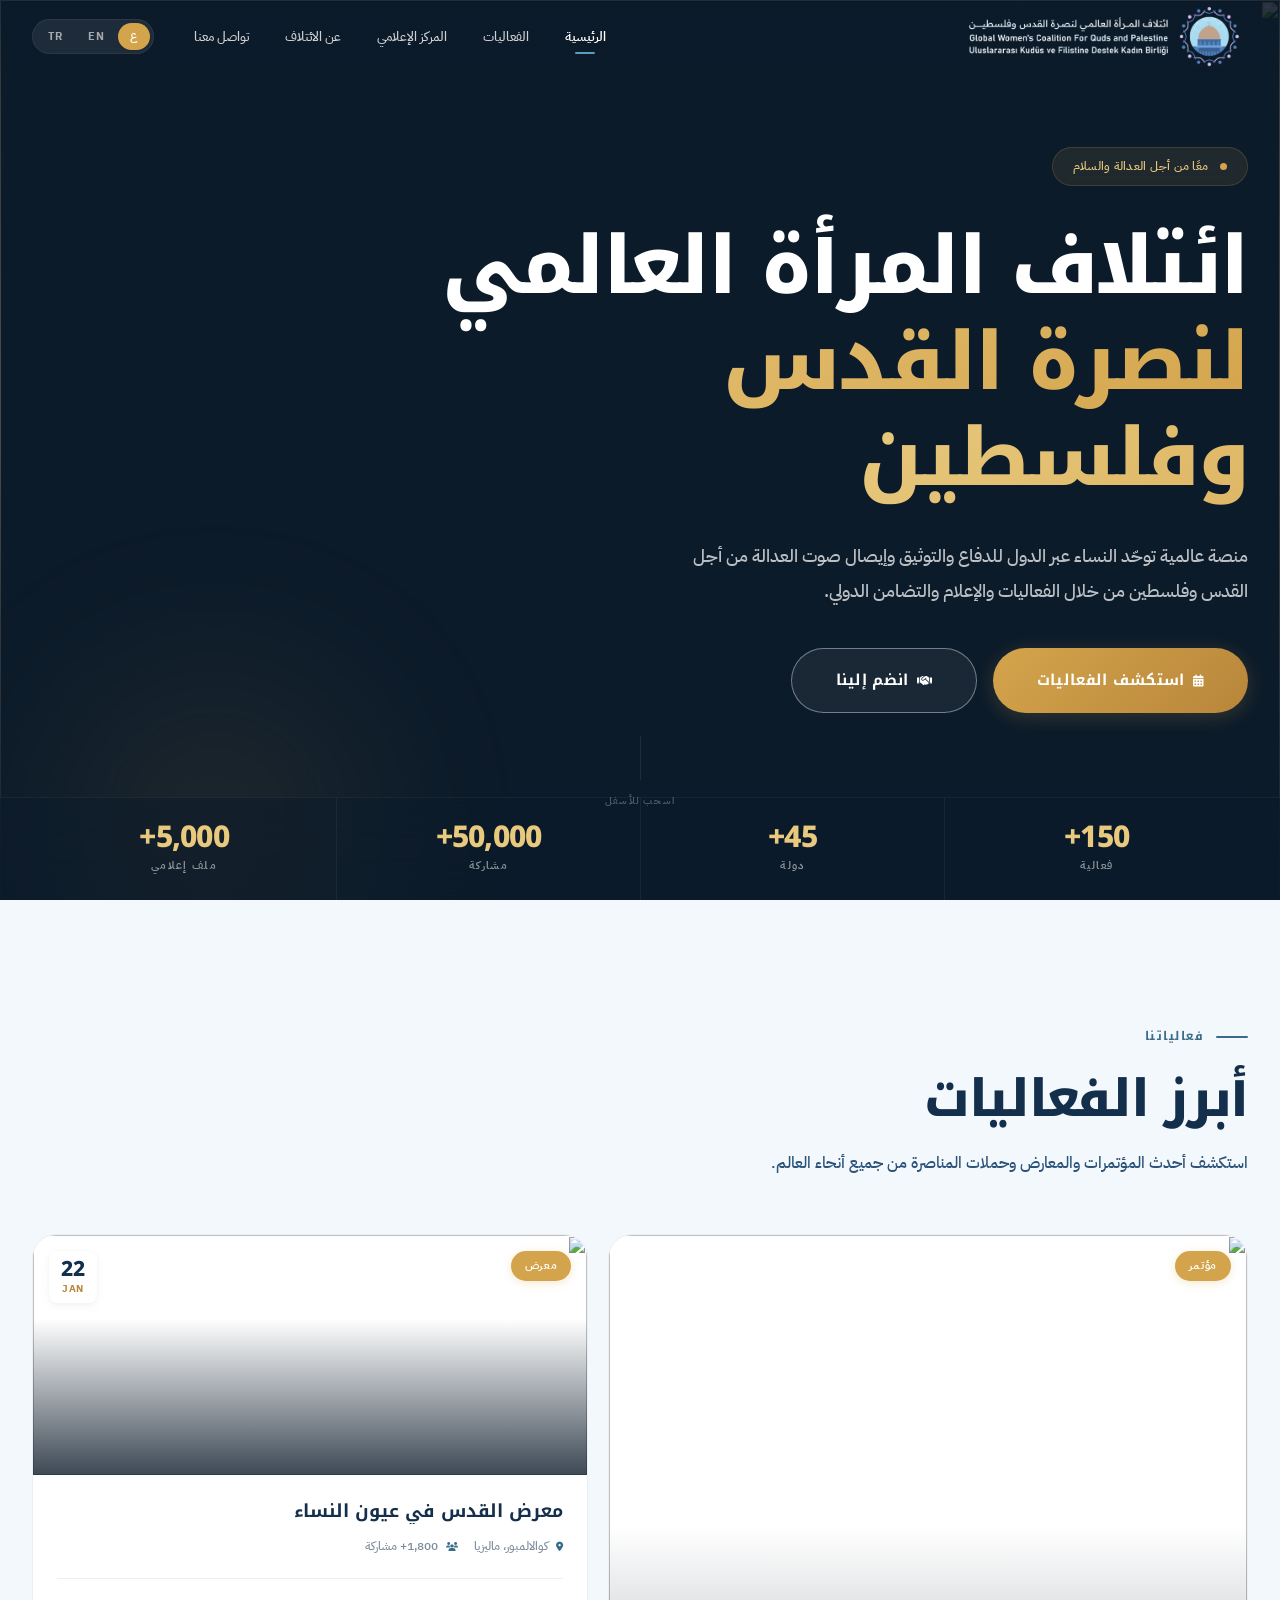
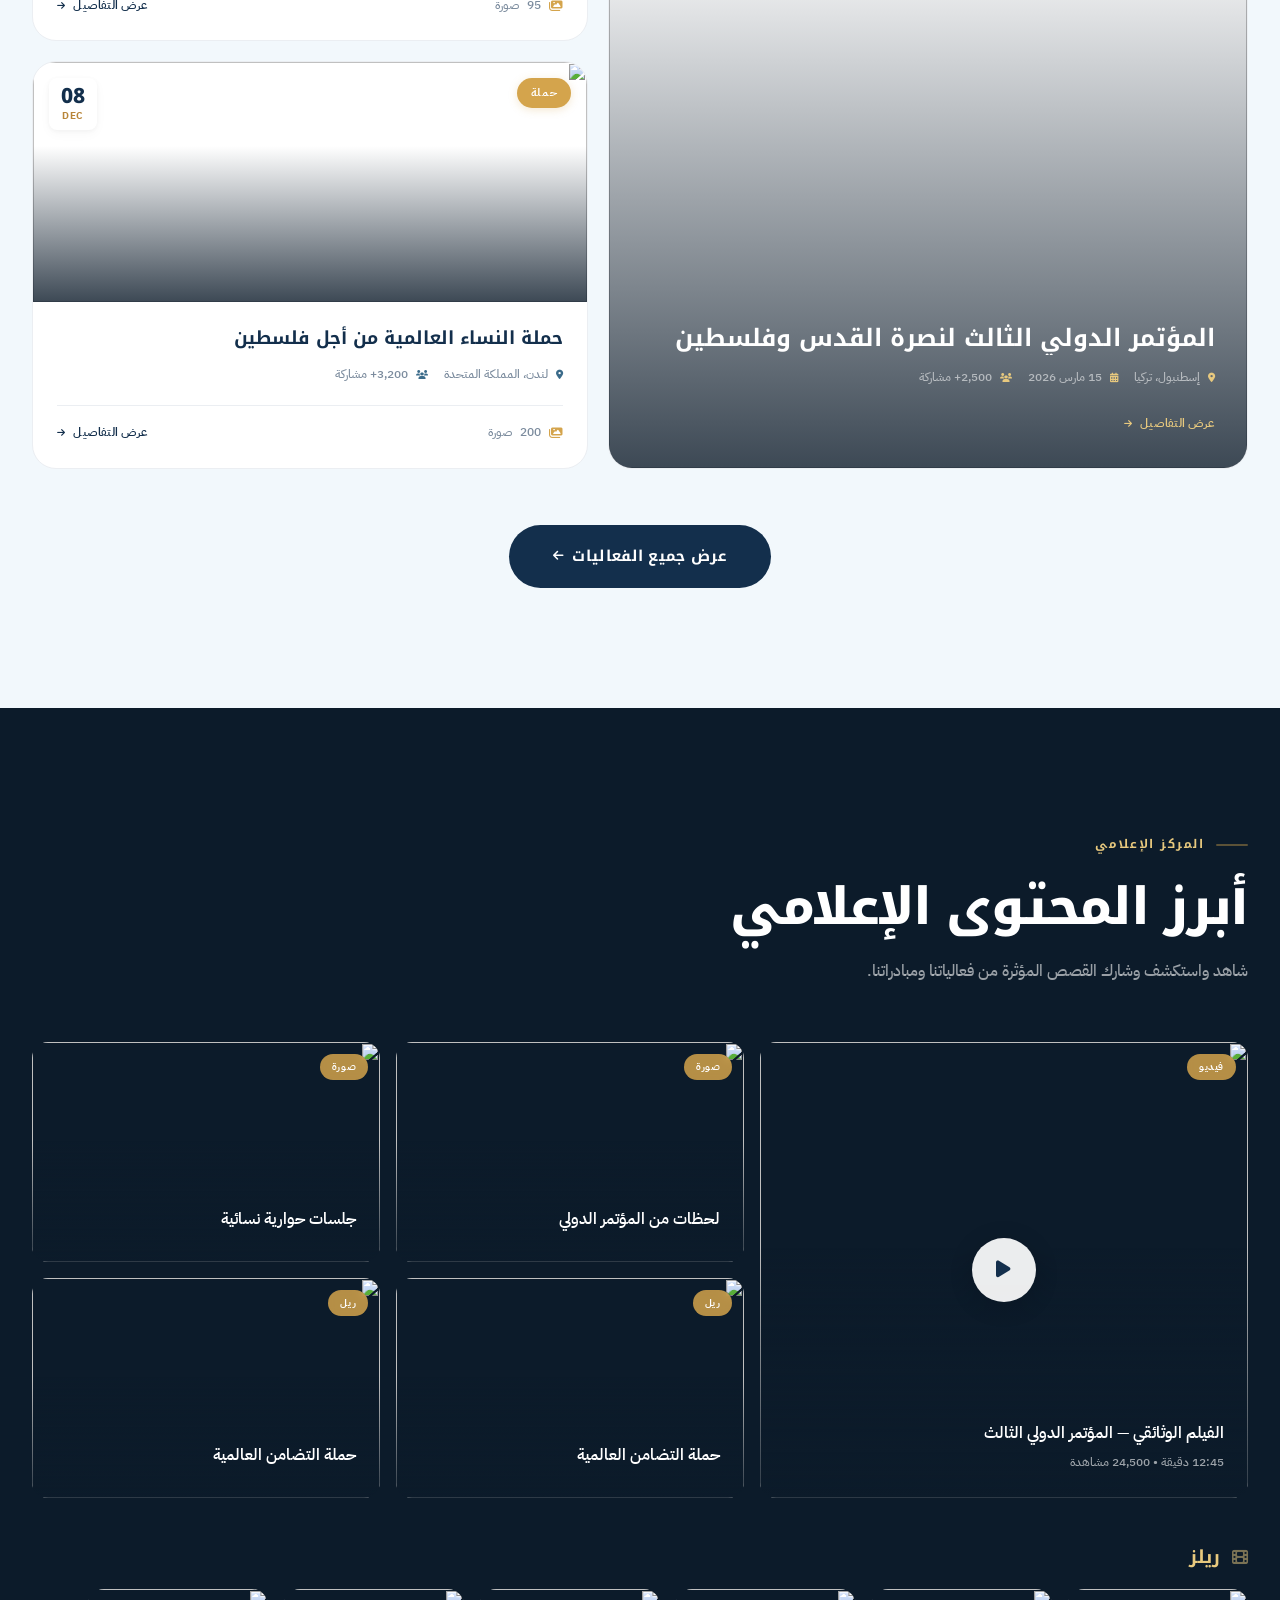
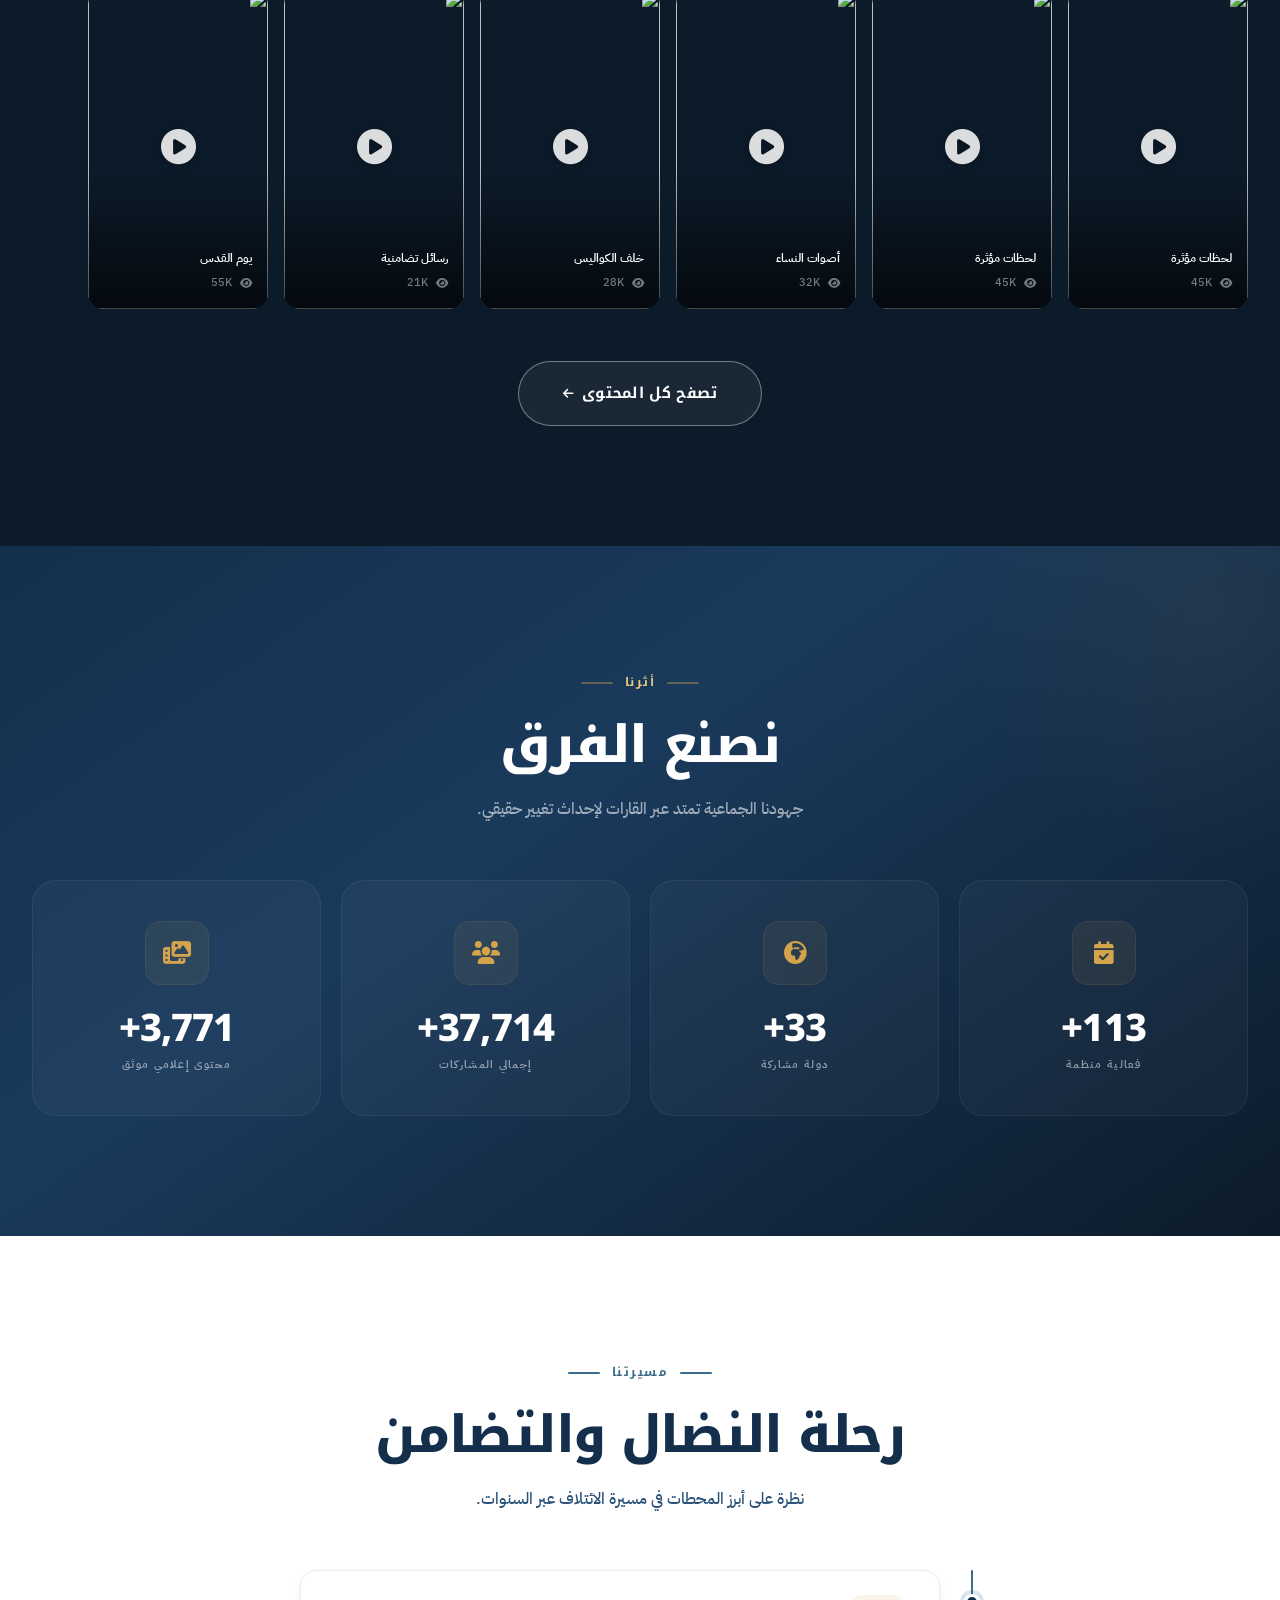
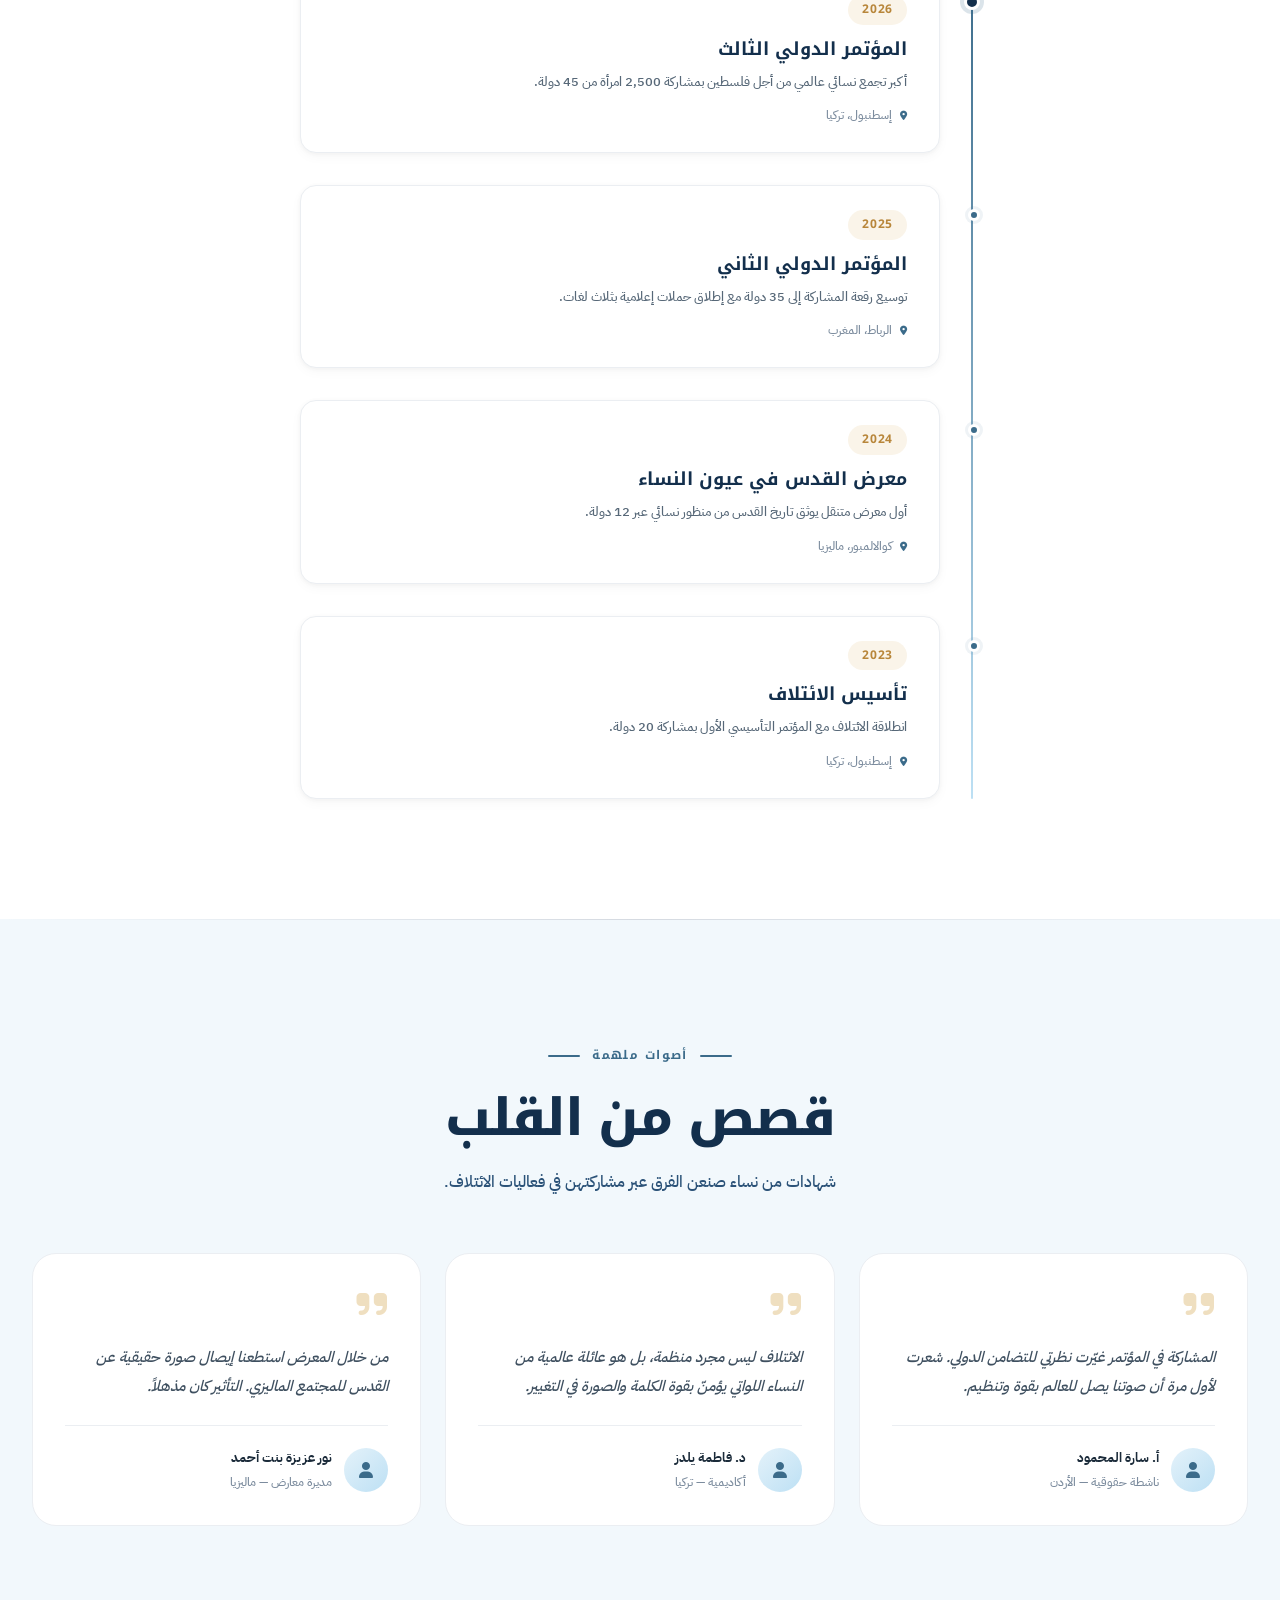
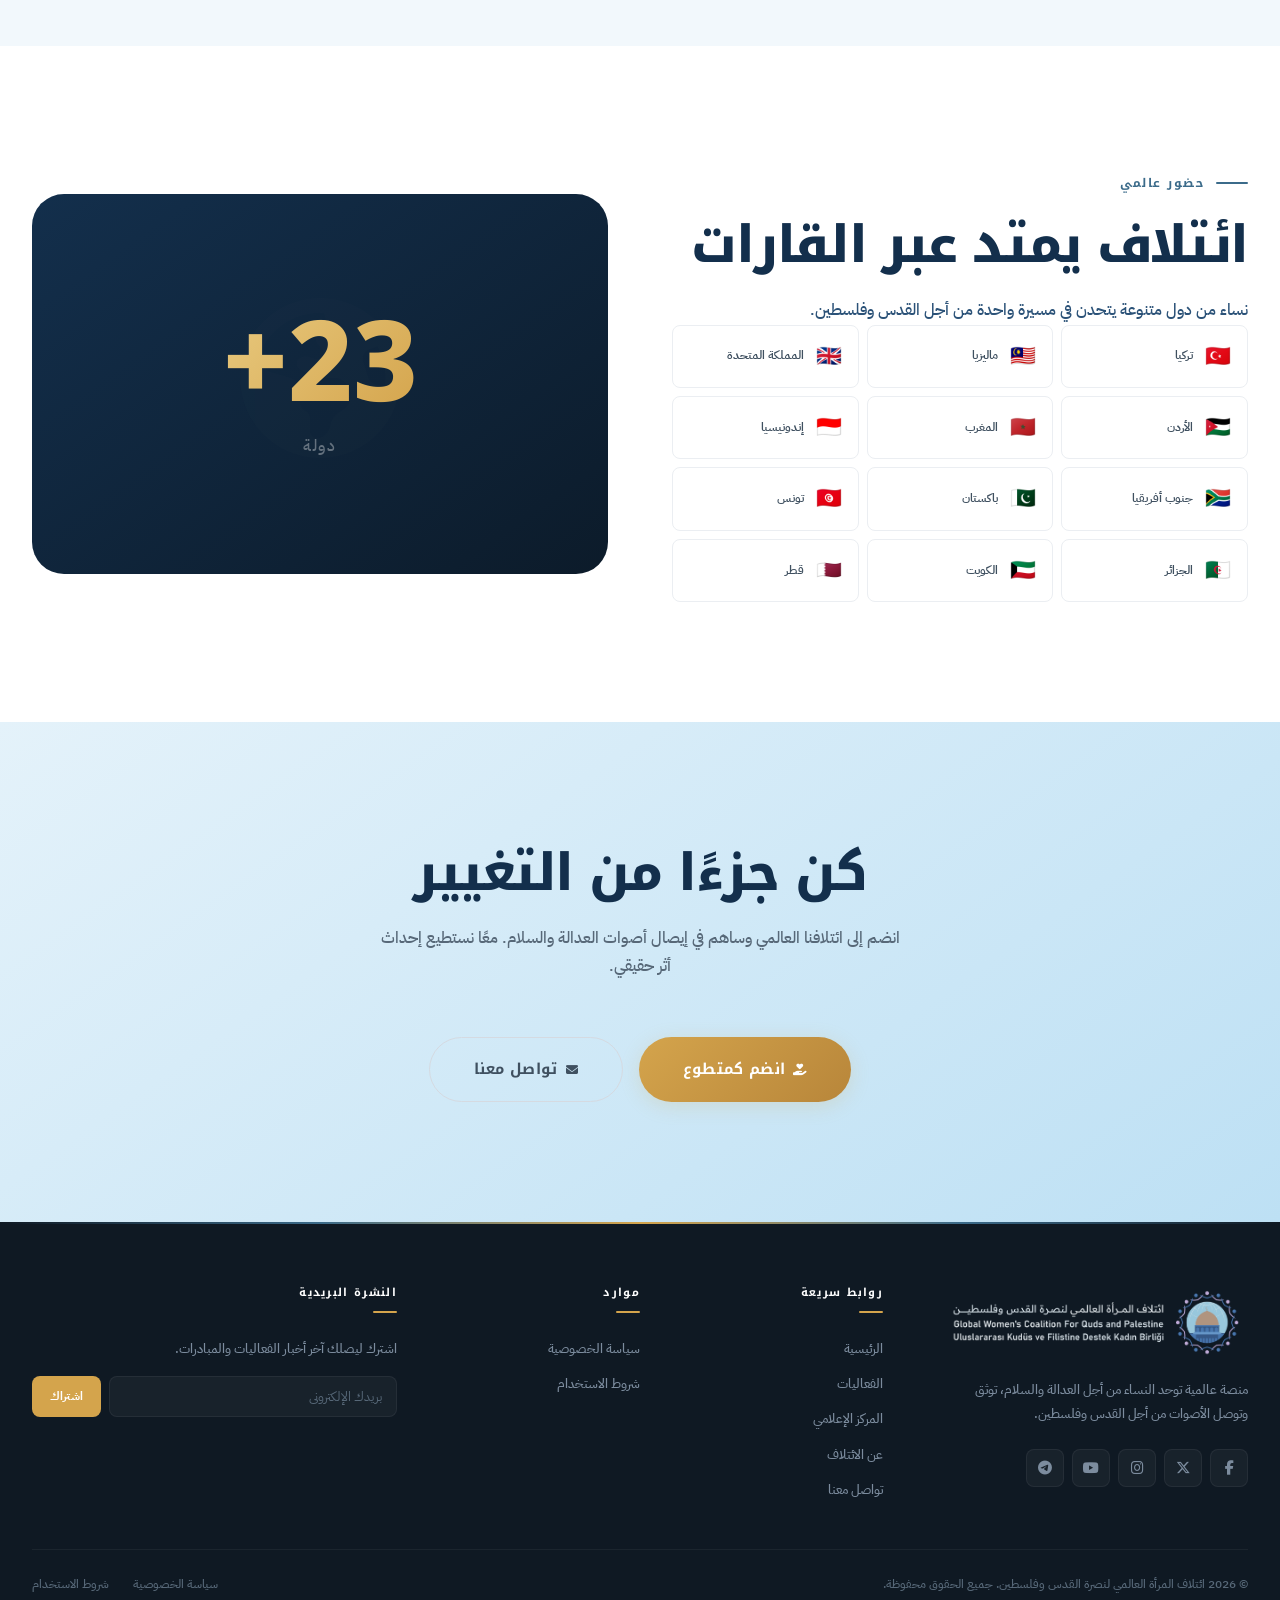
==== commit f937e21e: "Signed-off-by: Eslam abselnasser <96479431+imsemoo@users.noreply.github.com>" ====
--- a/index.html
+++ b/index.html
@@ -5,8 +5,6 @@
   <meta name="viewport" content="width=device-width, initial-scale=1.0">
   <title>ائتلاف المرأة العالمي لنصرة القدس وفلسطين</title>
   <meta name="description" content="منصة عالمية توحّد النساء عبر الدول للدفاع والتوثيق وإيصال صوت العدالة من أجل القدس وفلسطين">
-  <link rel="preconnect" href="https://fonts.googleapis.com">
-  <link rel="preconnect" href="https://fonts.gstatic.com" crossorigin>
   <link rel="stylesheet" href="https://cdnjs.cloudflare.com/ajax/libs/font-awesome/6.5.1/css/all.min.css">
   <link rel="stylesheet" href="css/style.css">
   <link rel="icon" href="images/logo.png" type="image/png">
--- a/css/style.css
+++ b/css/style.css
@@ -3,7 +3,7 @@
    Production-ready refinement pass
    ============================================ */
 
-@import url('https://fonts.googleapis.com/css2?family=Inter:wght@300;400;500;600;700;800;900&family=Noto+Kufi+Arabic:wght@400;500;600;700;800;900&family=IBM+Plex+Sans+Arabic:wght@300;400;500;600;700&family=Playfair+Display:ital,wght@0,400;0,700;0,800;1,400;1,700&display=swap');
+@import url('fonts-local.css');
 
 /* ══════════════════════════════════════════════
    1. DESIGN TOKENS — Refined & Systematic
@@ -55,8 +55,8 @@
 
   /* ══ TYPOGRAPHY — Proper scale with line-heights ══ */
   --font-heading: 'Playfair Display', 'Noto Kufi Arabic', serif;
-  --font-body: 'Inter', 'IBM Plex Sans Arabic', sans-serif;
-  --font-display: 'Inter', 'IBM Plex Sans Arabic', sans-serif;
+  --font-body: 'Poppins', 'IBM Plex Sans Arabic', sans-serif;
+  --font-display: 'Poppins', 'IBM Plex Sans Arabic', sans-serif;
 
   /*
    * Type scale: Minor Third (1.2) with custom hero sizes
@@ -158,6 +158,11 @@
   --sh-xl: 0 8px 20px rgba(0, 0, 0, .05), 0 32px 64px rgba(0, 0, 0, .10);
   --sh-glow: 0 0 40px rgba(90, 156, 192, .10);
   --sh-gold: 0 4px 20px rgba(212, 164, 76, .20);
+  --sh-blue: 0 4px 20px rgba(59, 107, 138, .18);
+
+  /* ── Blue semantic tokens for consistent usage ── */
+  --blue-glow: rgba(59, 107, 138, .08);
+  --blue-border: rgba(59, 107, 138, .12);
 
   /* ── Transitions ── */
   --ease-out: cubic-bezier(.25, .46, .45, .94);
@@ -188,9 +193,9 @@
 
 /* ── RTL font swap ── */
 [dir="rtl"] {
-  --font-body: 'IBM Plex Sans Arabic', 'Inter', sans-serif;
+  --font-body: 'IBM Plex Sans Arabic', 'Poppins', sans-serif;
   --font-heading: 'Noto Kufi Arabic', 'Playfair Display', sans-serif;
-  --font-display: 'Noto Kufi Arabic', 'Inter', sans-serif;
+  --font-display: 'Noto Kufi Arabic', 'Poppins', sans-serif;
   --lh-body: 1.8;
   --lh-loose: 1.95;
   --lh-heading: 1.3;
@@ -211,14 +216,15 @@
 
 html {
   scroll-behavior: smooth;
-  -webkit-text-size-adjust: 100%;
-  text-size-adjust: 100%;
+  /* -webkit-text-size-adjust: 100%;
+  text-size-adjust: 100%; */
   hanging-punctuation: first last;
 }
 
 body {
   font-family: var(--font-body);
   font-size: var(--text-base);
+  font-weight: 500;
   line-height: var(--lh-body);
   color: var(--gray-700);
   background: var(--white);
@@ -227,7 +233,7 @@
   -moz-osx-font-smoothing: grayscale;
   text-rendering: optimizeLegibility;
 }
-ففففففففففففففففغ
+
 img {
   max-width: 100%;
   height: auto;
@@ -306,7 +312,7 @@
   font-family: var(--font-heading);
   font-weight: 700;
   line-height: var(--lh-heading);
-  color: var(--gray-900);
+  color: var(--navy);
 }
 
 p {
@@ -325,7 +331,7 @@
   font-weight: 700;
   text-transform: uppercase;
   letter-spacing: var(--ls-widest);
-  color: var(--gold-dark);
+  color: var(--ocean);
   margin-bottom: var(--sp-5);
 }
 
@@ -333,7 +339,7 @@
   content: '';
   width: 32px;
   height: 2px;
-  background: var(--gold);
+  background: var(--ocean);
   border-radius: 2px;
   flex-shrink: 0;
 }
@@ -350,7 +356,7 @@
 /* ── Section description ── */
 .section-desc {
   font-size: var(--text-md);
-  color: var(--gray-500);
+  color: var(--steel);
   max-width: 52ch;
   line-height: var(--lh-body);
 }
@@ -375,7 +381,7 @@
   content: '';
   width: 32px;
   height: 2px;
-  background: var(--gold);
+  background: var(--ocean);
   border-radius: 2px;
   flex-shrink: 0;
 }
@@ -502,9 +508,10 @@
 
 /* Scrolled state */
 .header--scrolled {
-  background: rgba(255, 255, 255, .88);
+  background: rgba(255, 255, 255, .92);
   backdrop-filter: blur(20px) saturate(1.4);
   -webkit-backdrop-filter: blur(20px) saturate(1.4);
+  border-bottom: 1px solid var(--blue-border);
   box-shadow: 0 1px 0 rgba(0, 0, 0, .04), 0 4px 16px rgba(0, 0, 0, .04);
   height: 64px;
 }
@@ -593,7 +600,7 @@
   color: var(--navy) !important;
 }
 
-/* Active indicator — gold underline */
+/* Active indicator — ocean underline (blue identity in nav) */
 .nav__link::after {
   content: '';
   position: absolute;
@@ -602,9 +609,12 @@
   transform: translateX(-50%);
   width: 0;
   height: 2px;
-  background: var(--gold);
+  background: var(--sky);
   border-radius: 2px;
   transition: width var(--t-base);
+}
+.header--scrolled .nav__link::after {
+  background: var(--ocean);
 }
 
 .nav__link--active::after,
@@ -967,7 +977,7 @@
 
 /* ── Events Section ── */
 .events-section {
-  background: var(--off-white);
+  background: var(--cloud);
 }
 
 /* Asymmetric showcase */
@@ -991,7 +1001,7 @@
 .event-story:hover {
   transform: translateY(-6px);
   box-shadow: var(--sh-lg);
-  border-color: rgba(212, 164, 76, .2);
+  border-color: rgba(59, 107, 138, .18);
 }
 
 /* Hero card variant */
@@ -1516,7 +1526,7 @@
 .impact-card__number {
   font-family: var(--font-display);
   font-size: var(--text-4xl);
-  font-weight: 900;
+  font-weight: 800;
   color: var(--white);
   line-height: 1;
   margin-bottom: var(--sp-2);
@@ -1536,7 +1546,7 @@
    11. TIMELINE — Modern single-column
    ══════════════════════════════════════════════ */
 .timeline-section {
-  background: var(--off-white);
+  background: var(--white);
 }
 
 .timeline {
@@ -1552,9 +1562,9 @@
   position: absolute;
   top: 0;
   bottom: 0;
-  inset-inline-start: 11px;
+  inset-inline-start: 7px;
   width: 2px;
-  background: linear-gradient(180deg, var(--gold), var(--gray-200));
+  background: linear-gradient(180deg, var(--ocean), var(--ice));
   border-radius: 2px;
 }
 
@@ -1584,15 +1594,16 @@
   width: 12px;
   height: 12px;
   border-radius: 50%;
-  background: var(--gold);
-  border: 3px solid var(--off-white);
-  box-shadow: 0 0 0 3px var(--gold-glow);
+  background: var(--ocean);
+  border: 3px solid var(--white);
+  box-shadow: 0 0 0 3px var(--blue-glow);
 }
 
 .timeline__item:first-child .timeline__dot {
   width: 16px;
   height: 16px;
-  box-shadow: 0 0 0 4px rgba(212, 164, 76, .18);
+  background: var(--navy);
+  box-shadow: 0 0 0 4px rgba(59, 107, 138, .18);
 }
 
 /* Content card */
@@ -1609,7 +1620,7 @@
 .timeline__content:hover {
   transform: translateY(-3px);
   box-shadow: var(--sh-md);
-  border-color: rgba(212, 164, 76, .15);
+  border-color: rgba(59, 107, 138, .18);
 }
 
 .timeline__year {
@@ -1657,7 +1668,7 @@
    12. STORIES / TESTIMONIALS
    ══════════════════════════════════════════════ */
 .stories-section {
-  background: var(--gray-50);
+  background: var(--cloud);
   position: relative;
 }
 
@@ -1690,7 +1701,7 @@
 .story-card:hover {
   transform: translateY(-5px);
   box-shadow: var(--sh-lg);
-  border-color: rgba(212, 164, 76, .15);
+  border-color: rgba(59, 107, 138, .15);
 }
 
 .story-card__quote-icon {
@@ -1789,7 +1800,7 @@
   display: block;
   font-family: var(--font-display);
   font-size: clamp(4.5rem, 9vw, 7rem);
-  font-weight: 900;
+  font-weight: 800;
   background: linear-gradient(135deg, var(--gold-light), var(--gold));
   -webkit-background-clip: text;
   -webkit-text-fill-color: transparent;
@@ -1845,7 +1856,7 @@
    14. CTA SECTION
    ══════════════════════════════════════════════ */
 .cta-section {
-  background: var(--frost);
+  background: linear-gradient(145deg, var(--frost) 0%, var(--ice) 100%);
   text-align: center;
   position: relative;
 }
@@ -1886,7 +1897,7 @@
   left: 0;
   right: 0;
   height: 2px;
-  background: linear-gradient(90deg, transparent, var(--gold), transparent);
+  background: linear-gradient(90deg, transparent, var(--ocean), var(--gold), var(--ocean), transparent);
 }
 
 .footer__top {
@@ -3092,7 +3103,7 @@
   .hero__content {
     text-align: center;
     max-width: 100%;
-    padding-block: 110px 140px;
+    padding-block: 110px 190px;
   }
 
   .hero__desc {
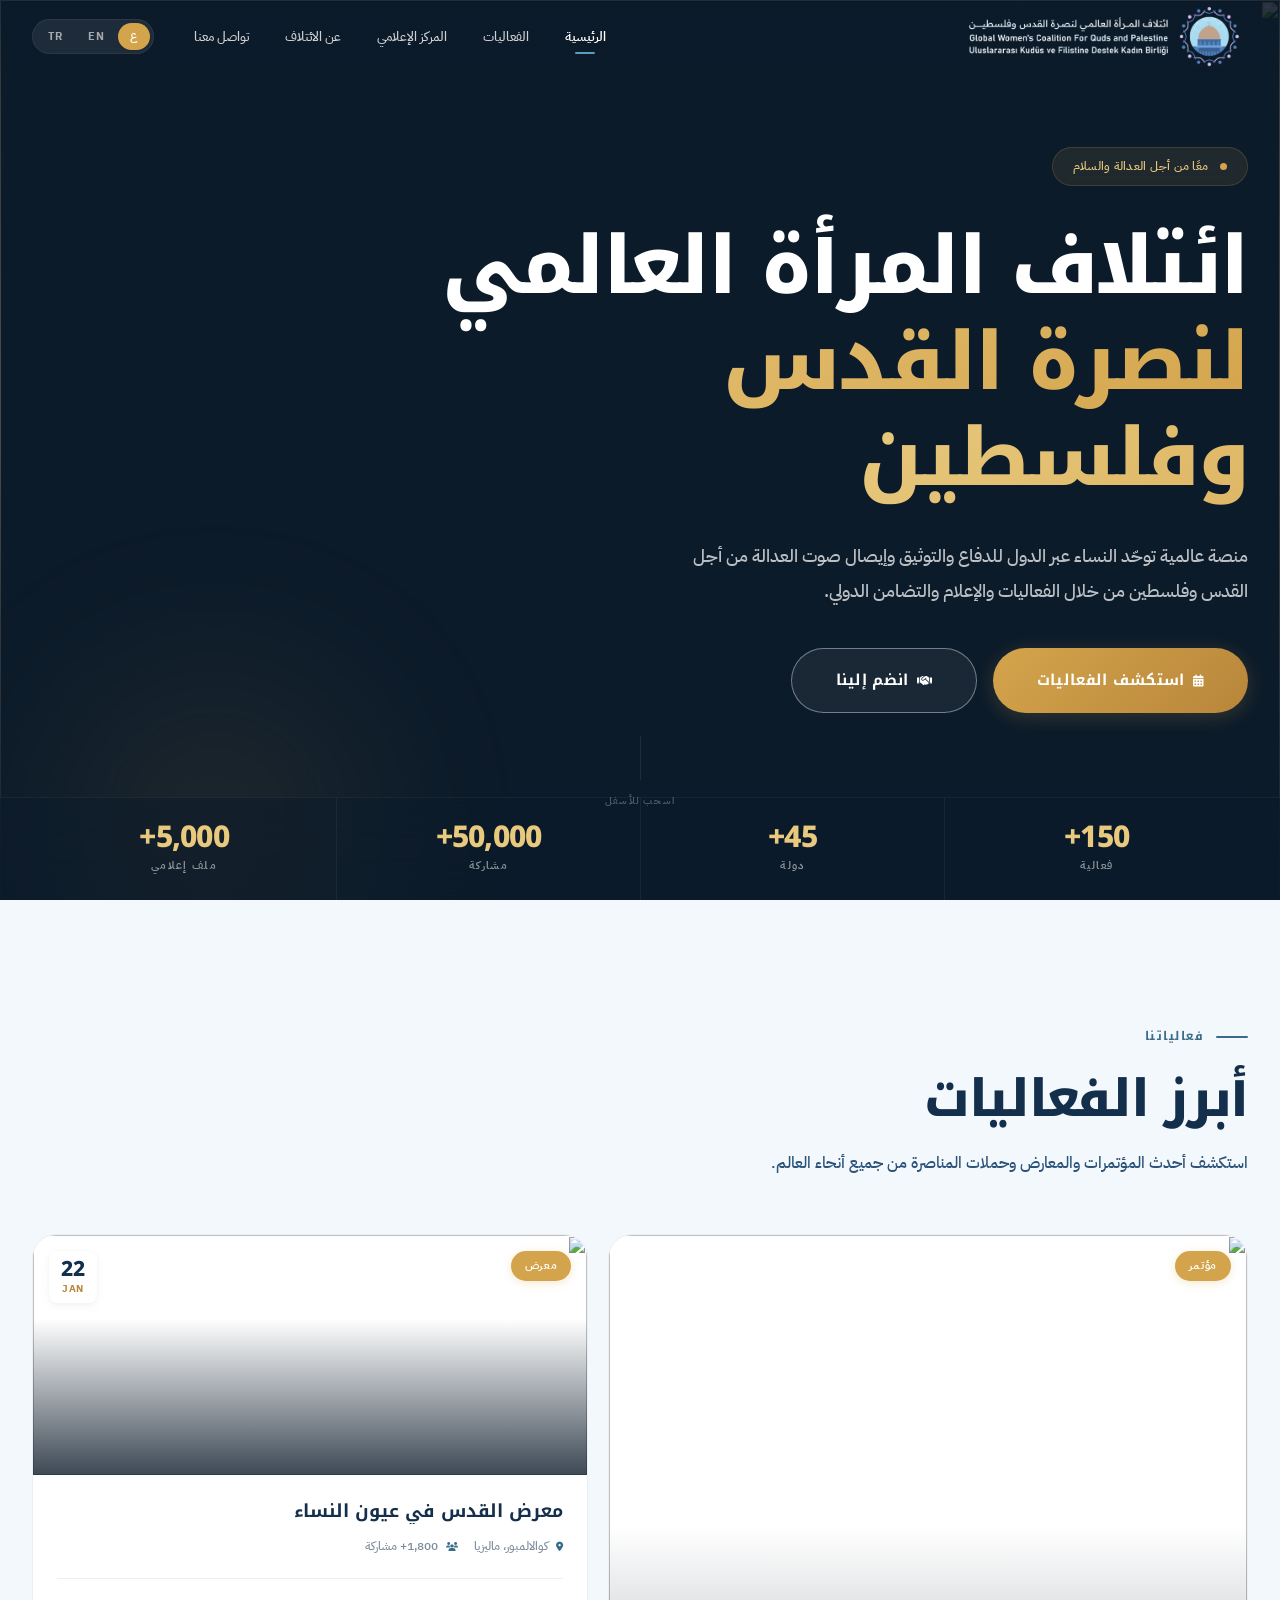
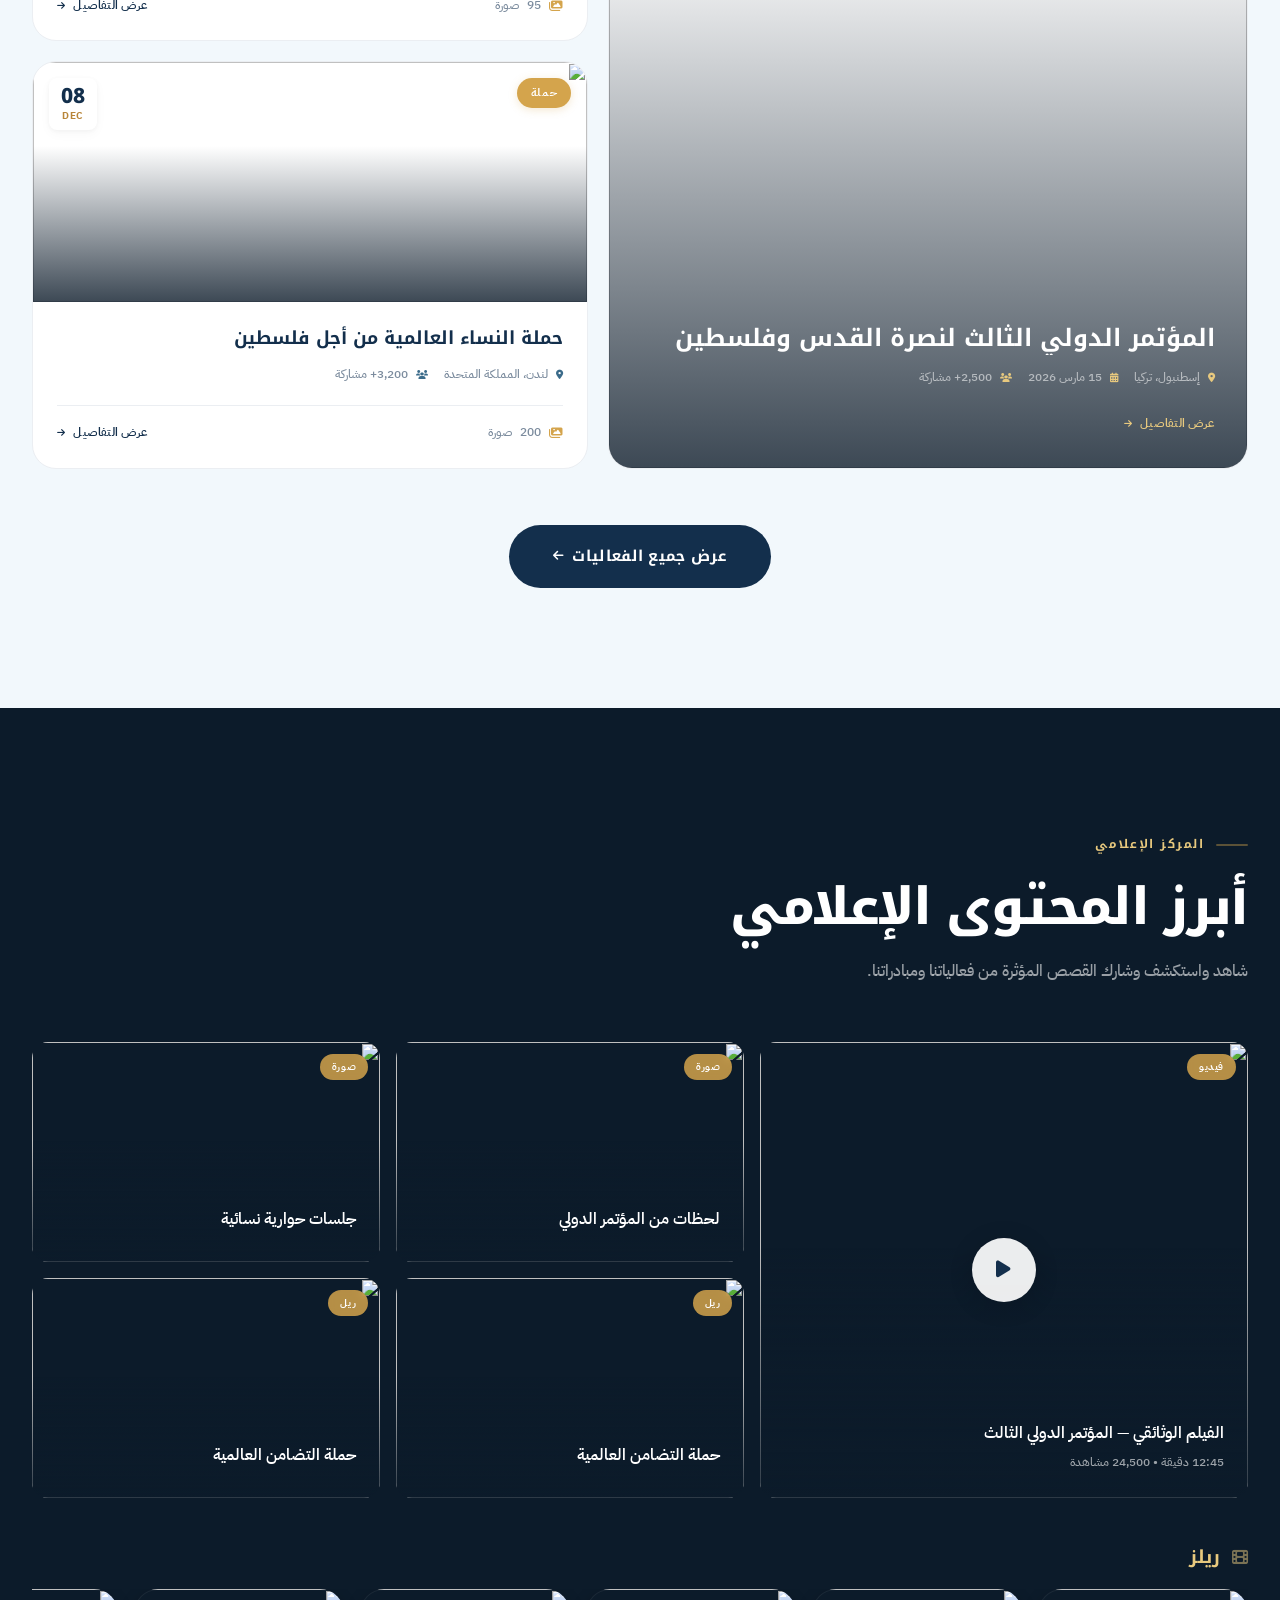
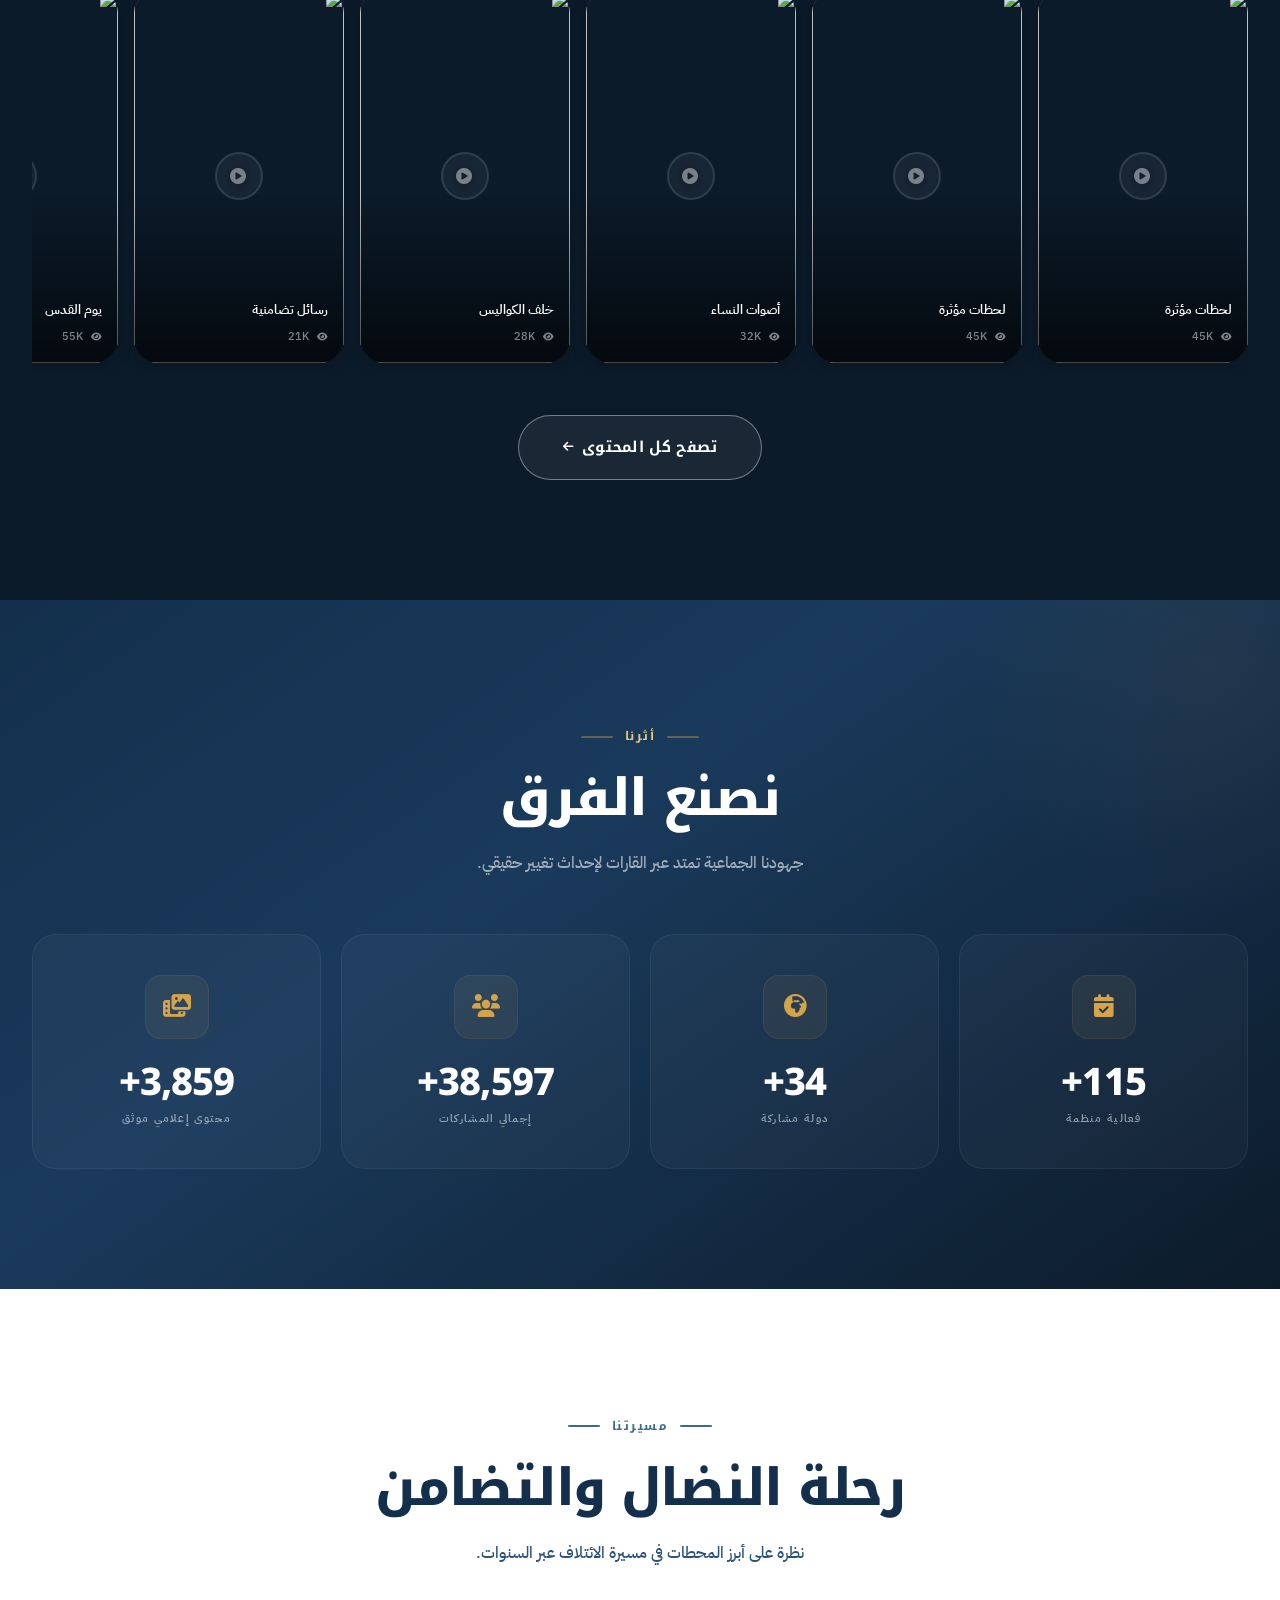
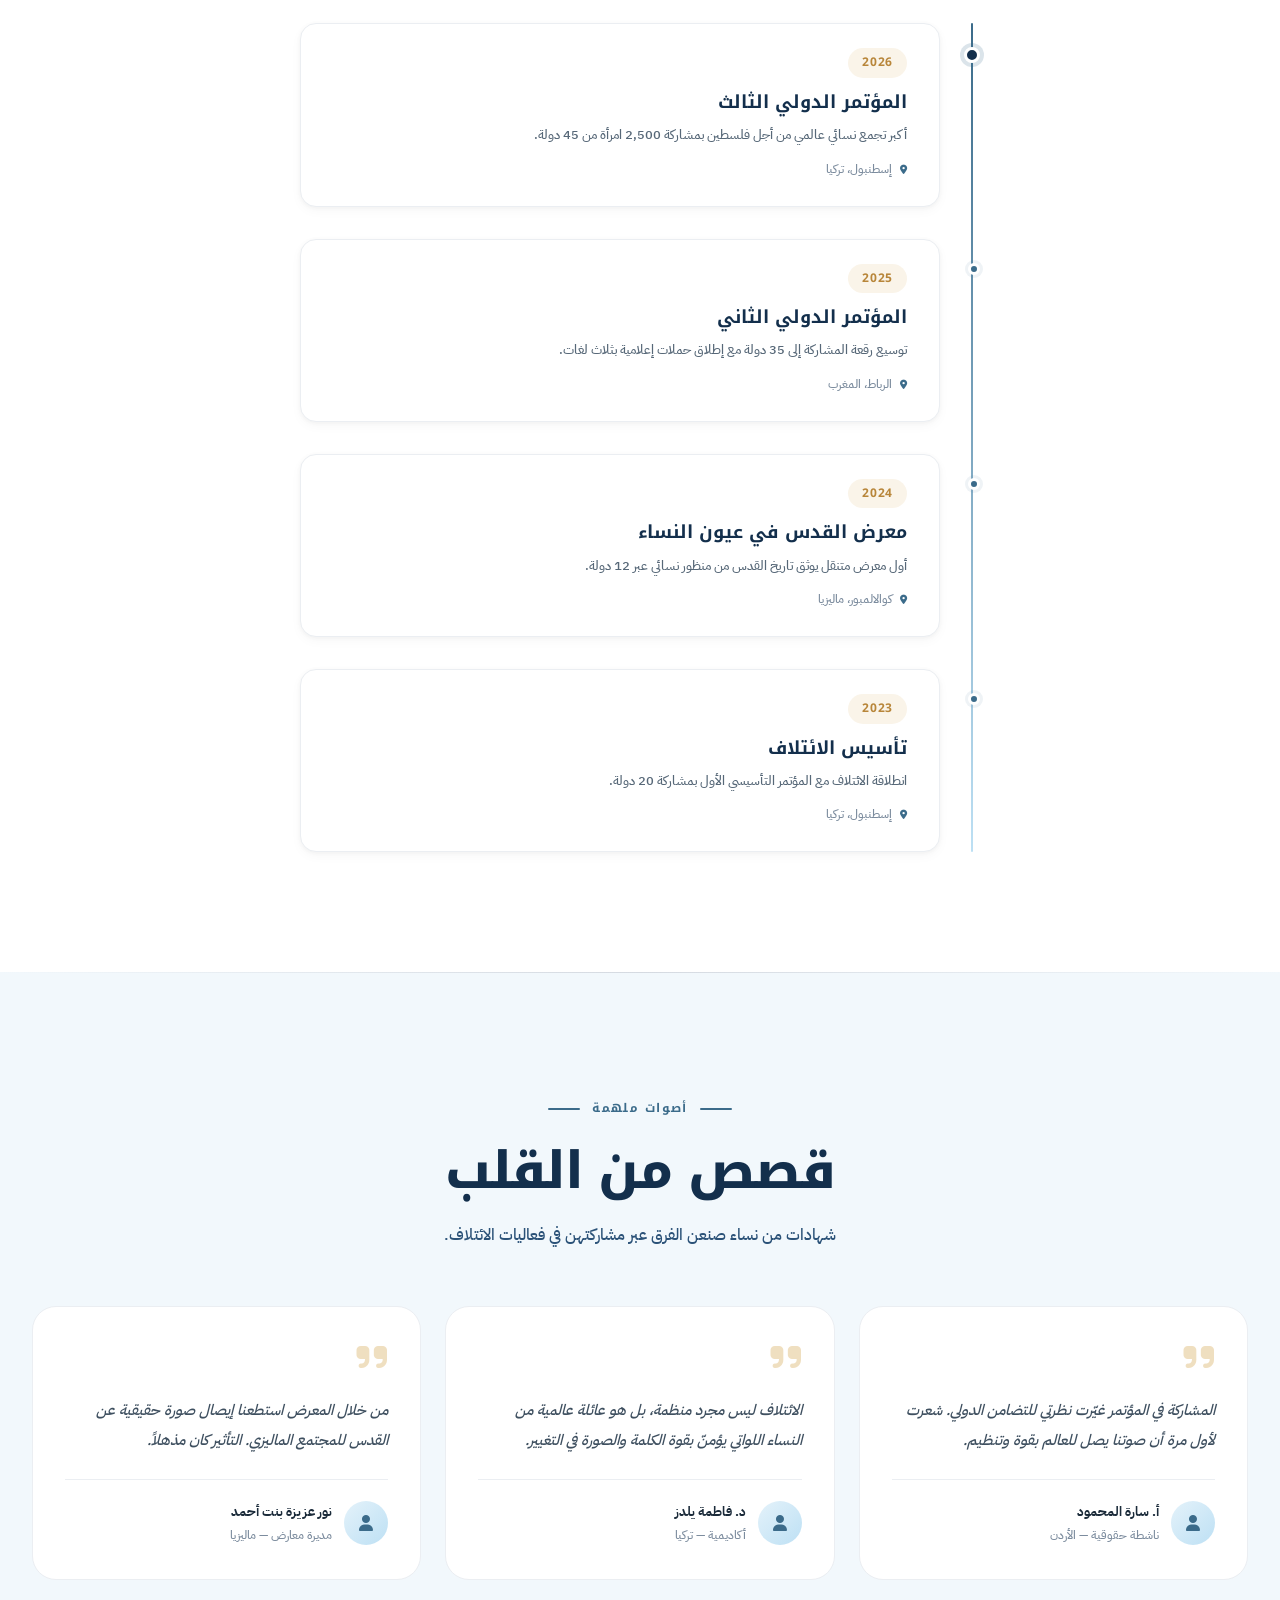
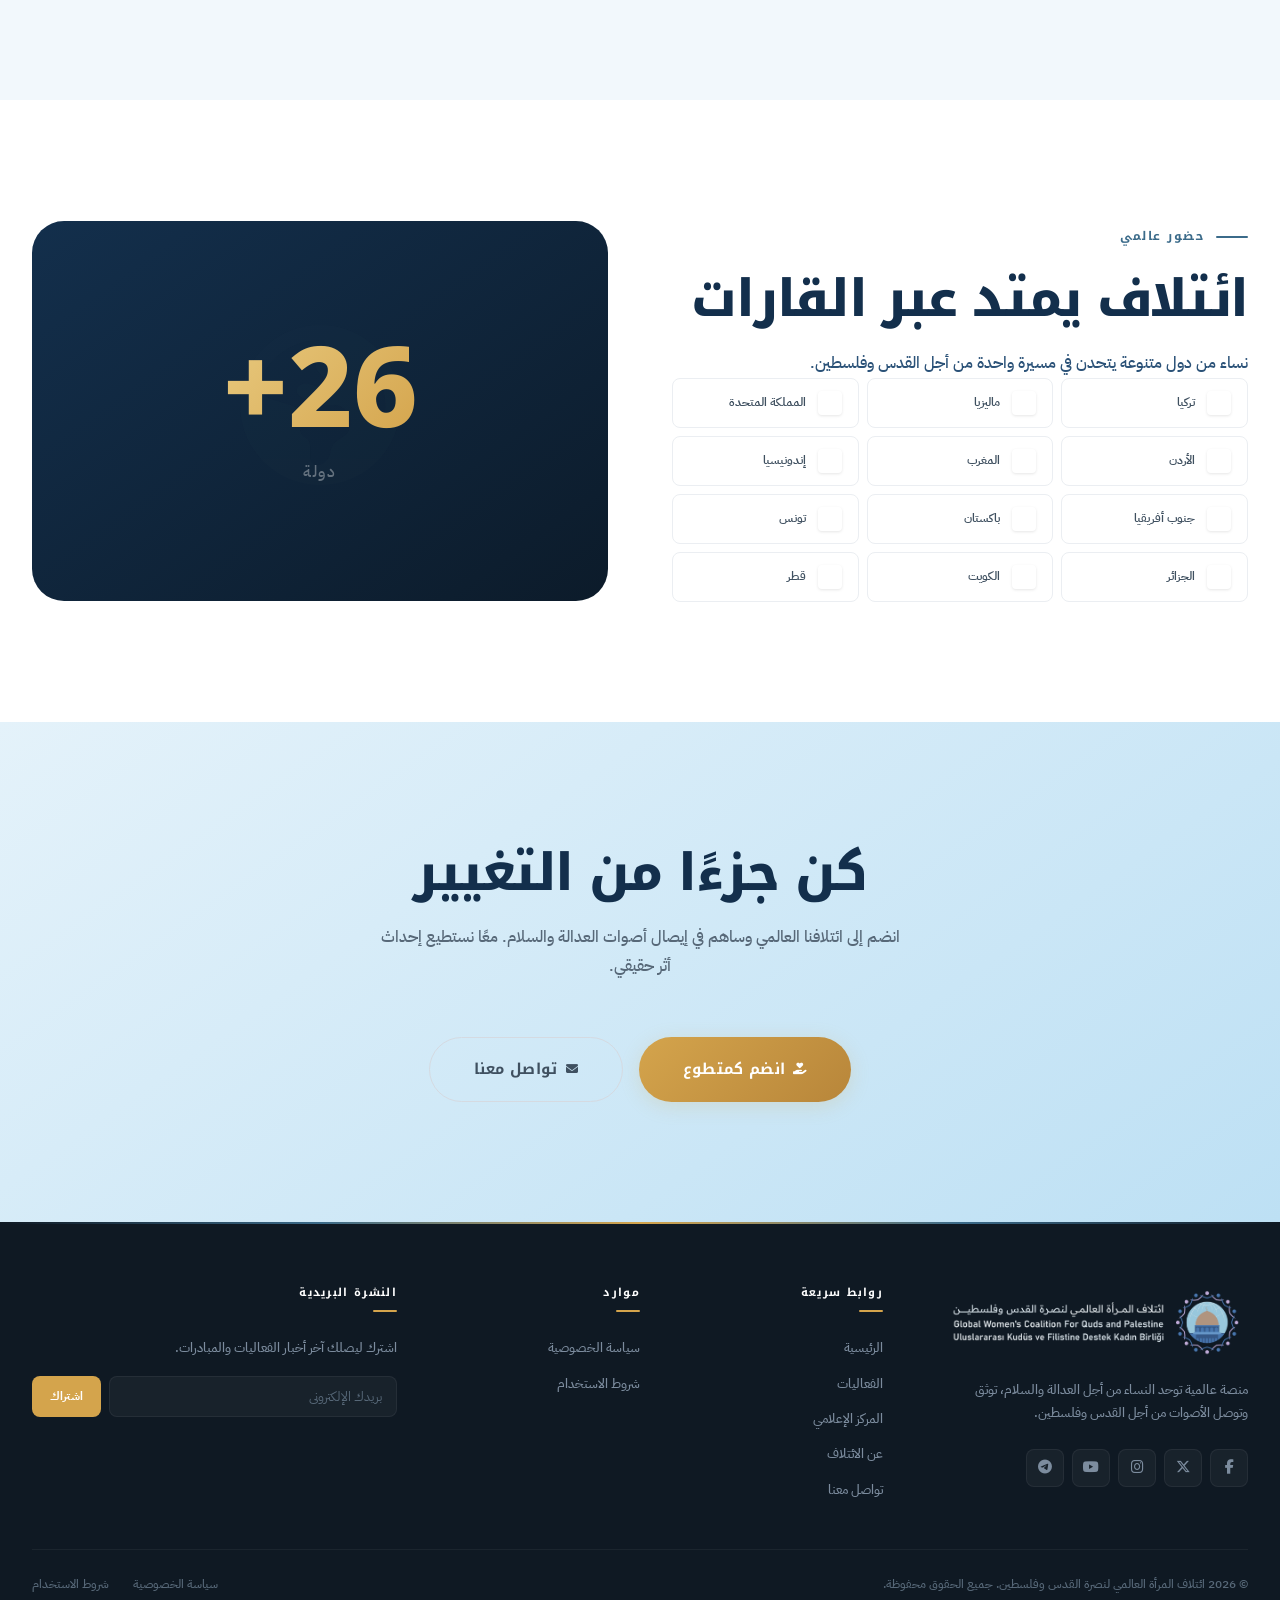
==== commit b2ed49d0: "Signed-off-by: Eslam abselnasser <96479431+imsemoo@users.noreply.github.com>" ====
--- a/index.html
+++ b/index.html
@@ -6,6 +6,7 @@
   <title>ائتلاف المرأة العالمي لنصرة القدس وفلسطين</title>
   <meta name="description" content="منصة عالمية توحّد النساء عبر الدول للدفاع والتوثيق وإيصال صوت العدالة من أجل القدس وفلسطين">
   <link rel="stylesheet" href="https://cdnjs.cloudflare.com/ajax/libs/font-awesome/6.5.1/css/all.min.css">
+  <link rel="stylesheet" href="https://cdn.jsdelivr.net/gh/lipis/flag-icons@7.3.2/css/flag-icons.min.css">
   <link rel="stylesheet" href="css/style.css">
   <link rel="icon" href="images/logo.png" type="image/png">
 </head>
@@ -453,18 +454,18 @@
           <h2 class="section-heading">ائتلاف يمتد عبر القارات</h2>
           <p class="section-desc">نساء من دول متنوعة يتحدن في مسيرة واحدة من أجل القدس وفلسطين.</p>
           <div class="countries-grid">
-            <div class="country-chip"><span class="country-chip__flag">🇹🇷</span><span class="country-chip__name">تركيا</span></div>
-            <div class="country-chip"><span class="country-chip__flag">🇲🇾</span><span class="country-chip__name">ماليزيا</span></div>
-            <div class="country-chip"><span class="country-chip__flag">🇬🇧</span><span class="country-chip__name">المملكة المتحدة</span></div>
-            <div class="country-chip"><span class="country-chip__flag">🇯🇴</span><span class="country-chip__name">الأردن</span></div>
-            <div class="country-chip"><span class="country-chip__flag">🇲🇦</span><span class="country-chip__name">المغرب</span></div>
-            <div class="country-chip"><span class="country-chip__flag">🇮🇩</span><span class="country-chip__name">إندونيسيا</span></div>
-            <div class="country-chip"><span class="country-chip__flag">🇿🇦</span><span class="country-chip__name">جنوب أفريقيا</span></div>
-            <div class="country-chip"><span class="country-chip__flag">🇵🇰</span><span class="country-chip__name">باكستان</span></div>
-            <div class="country-chip"><span class="country-chip__flag">🇹🇳</span><span class="country-chip__name">تونس</span></div>
-            <div class="country-chip"><span class="country-chip__flag">🇩🇿</span><span class="country-chip__name">الجزائر</span></div>
-            <div class="country-chip"><span class="country-chip__flag">🇰🇼</span><span class="country-chip__name">الكويت</span></div>
-            <div class="country-chip"><span class="country-chip__flag">🇶🇦</span><span class="country-chip__name">قطر</span></div>
+            <div class="country-chip"><span class="country-chip__flag fi fi-tr fis"></span><span class="country-chip__name">تركيا</span></div>
+            <div class="country-chip"><span class="country-chip__flag fi fi-my fis"></span><span class="country-chip__name">ماليزيا</span></div>
+            <div class="country-chip"><span class="country-chip__flag fi fi-gb fis"></span><span class="country-chip__name">المملكة المتحدة</span></div>
+            <div class="country-chip"><span class="country-chip__flag fi fi-jo fis"></span><span class="country-chip__name">الأردن</span></div>
+            <div class="country-chip"><span class="country-chip__flag fi fi-ma fis"></span><span class="country-chip__name">المغرب</span></div>
+            <div class="country-chip"><span class="country-chip__flag fi fi-id fis"></span><span class="country-chip__name">إندونيسيا</span></div>
+            <div class="country-chip"><span class="country-chip__flag fi fi-za fis"></span><span class="country-chip__name">جنوب أفريقيا</span></div>
+            <div class="country-chip"><span class="country-chip__flag fi fi-pk fis"></span><span class="country-chip__name">باكستان</span></div>
+            <div class="country-chip"><span class="country-chip__flag fi fi-tn fis"></span><span class="country-chip__name">تونس</span></div>
+            <div class="country-chip"><span class="country-chip__flag fi fi-dz fis"></span><span class="country-chip__name">الجزائر</span></div>
+            <div class="country-chip"><span class="country-chip__flag fi fi-kw fis"></span><span class="country-chip__name">الكويت</span></div>
+            <div class="country-chip"><span class="country-chip__flag fi fi-qa fis"></span><span class="country-chip__name">قطر</span></div>
           </div>
         </div>
 
--- a/css/style.css
+++ b/css/style.css
@@ -1841,8 +1841,18 @@
   transform: translateY(-1px);
 }
 
+/* Flag icons (lipis/flag-icons) — square, properly sized */
 .country-chip__flag {
-  font-size: 1.3rem;
+  font-size: 1.3rem; /* fallback for emoji */
+}
+.country-chip__flag.fi {
+  font-size: 0; /* override emoji sizing */
+  width: 24px;
+  height: 24px;
+  border-radius: 4px;
+  box-shadow: 0 1px 3px rgba(0,0,0,.1);
+  flex-shrink: 0;
+  background-size: cover;
 }
 
 .country-chip__name {
@@ -2268,6 +2278,7 @@
   display: flex;
   flex-wrap: wrap;
   gap: var(--sp-6);
+  margin-bottom: var(--sp-4);
 }
 
 .event-detail-hero__meta-item {
@@ -2661,38 +2672,119 @@
 
 
 /* ══════════════════════════════════════════════
-   21. ABOUT PAGE
+   21. ABOUT PAGE — Storytelling Experience
    ══════════════════════════════════════════════ */
+
+/* ── About Hero — Cinematic with image ── */
+.about-hero {
+  position: relative;
+  min-height: 70vh;
+  display: flex;
+  align-items: center;
+  overflow: hidden;
+  background: var(--midnight);
+}
+.about-hero__bg {
+  position: absolute;
+  inset: 0;
+  z-index: 1;
+}
+.about-hero__bg img {
+  width: 100%;
+  height: 100%;
+  object-fit: cover;
+  filter: brightness(.2) saturate(1.2);
+}
+.about-hero__overlay {
+  position: absolute;
+  inset: 0;
+  z-index: 2;
+  background:
+    linear-gradient(180deg, rgba(12,27,42,.5) 0%, transparent 35%),
+    linear-gradient(180deg, transparent 45%, rgba(12,27,42,.95) 100%),
+    linear-gradient(90deg, rgba(12,27,42,.65) 0%, transparent 50%);
+}
+.about-hero__content {
+  position: relative;
+  z-index: 5;
+  max-width: 680px;
+}
+.about-hero__title {
+  font-family: var(--font-heading);
+  font-size: var(--text-6xl);
+  font-weight: 800;
+  color: var(--white);
+  line-height: var(--lh-tight);
+  letter-spacing: var(--ls-tight);
+  margin-bottom: var(--sp-5);
+  text-shadow: 0 2px 20px rgba(0,0,0,.35);
+}
+.about-hero__title em {
+  font-style: normal;
+  background: linear-gradient(135deg, var(--gold-light), var(--gold));
+  -webkit-background-clip: text;
+  -webkit-text-fill-color: transparent;
+  background-clip: text;
+}
+.about-hero__desc {
+  font-size: var(--text-lg);
+  color: rgba(255,255,255,.55);
+  line-height: var(--lh-loose);
+  max-width: 520px;
+  text-shadow: 0 1px 8px rgba(0,0,0,.2);
+}
+
+/* ── Who We Are ── */
 .about-content {
   display: grid;
   grid-template-columns: 1fr 1fr;
   gap: var(--sp-14);
   align-items: center;
 }
-
 .about-content__text h2 {
   font-size: var(--text-4xl);
-  margin-bottom: var(--sp-6);
+  margin-bottom: var(--sp-5);
   letter-spacing: var(--ls-tight);
 }
-
 .about-content__text p {
   font-size: var(--text-md);
   color: var(--gray-500);
-  margin-bottom: var(--sp-5);
+  margin-bottom: var(--sp-4);
   line-height: var(--lh-loose);
 }
-
+.about-content__btn {
+  margin-top: var(--sp-4);
+}
 .about-content__image {
   border-radius: var(--r-2xl);
   overflow: hidden;
   box-shadow: var(--sh-lg);
-}
-
+  position: relative;
+}
+.about-content__image::before {
+  content: '';
+  position: absolute;
+  top: -12px;
+  right: -12px;
+  width: 80px;
+  height: 80px;
+  background: var(--gold-glow);
+  border-radius: var(--r-lg);
+  z-index: -1;
+}
 .about-content__image img {
   width: 100%;
   aspect-ratio: 4/3;
   object-fit: cover;
+  transition: transform .6s var(--ease-expo);
+}
+.about-content__image:hover img {
+  transform: scale(1.03);
+}
+
+/* ── Vision & Mission ── */
+.about-vm-section {
+  background: var(--gray-50);
 }
 
 .vision-mission {
@@ -2704,29 +2796,56 @@
 .vm-card {
   padding: var(--sp-10);
   border-radius: var(--r-2xl);
+  position: relative;
+  overflow: hidden;
+  transition: transform .3s var(--ease-expo);
+}
+.vm-card:hover {
+  transform: translateY(-4px);
 }
 
 .vm-card--vision {
   background: linear-gradient(145deg, var(--navy), var(--deep));
   color: var(--white);
+  box-shadow: 0 8px 32px rgba(19,47,76,.2);
+}
+.vm-card--vision::before {
+  content: '';
+  position: absolute;
+  top: -60px;
+  right: -60px;
+  width: 200px;
+  height: 200px;
+  border-radius: 50%;
+  background: rgba(212,164,76,.06);
 }
 
 .vm-card--mission {
   background: var(--frost);
   color: var(--gray-800);
+  border: 1px solid var(--gray-100);
+  box-shadow: var(--sh-sm);
 }
 
 .vm-card__icon {
-  font-size: 2rem;
+  width: 56px;
+  height: 56px;
+  display: flex;
+  align-items: center;
+  justify-content: center;
+  border-radius: var(--r-lg);
+  font-size: 1.4rem;
   margin-bottom: var(--sp-6);
 }
-
 .vm-card--vision .vm-card__icon {
+  background: rgba(212,164,76,.12);
   color: var(--gold);
-}
-
+  border: 1px solid rgba(212,164,76,.15);
+}
 .vm-card--mission .vm-card__icon {
+  background: rgba(59,107,138,.08);
   color: var(--ocean);
+  border: 1px solid rgba(59,107,138,.1);
 }
 
 .vm-card__title {
@@ -2734,10 +2853,7 @@
   font-weight: 700;
   margin-bottom: var(--sp-4);
 }
-
-.vm-card--vision .vm-card__title {
-  color: var(--white);
-}
+.vm-card--vision .vm-card__title { color: var(--white); }
 
 .vm-card__desc {
   font-size: var(--text-md);
@@ -2745,18 +2861,61 @@
   opacity: .85;
 }
 
+/* ── Countries section ── */
+.about-countries-section {
+  background: var(--white);
+}
+
+/* ── About CTA — Dark gradient ── */
+.about-cta-section {
+  background: linear-gradient(145deg, var(--navy) 0%, var(--deep) 50%, var(--midnight) 100%);
+  text-align: center;
+  position: relative;
+  overflow: hidden;
+}
+.about-cta-section::before {
+  content: '';
+  position: absolute;
+  top: 50%;
+  left: 50%;
+  transform: translate(-50%, -50%);
+  width: 500px;
+  height: 500px;
+  border-radius: 50%;
+  background: radial-gradient(circle, rgba(212,164,76,.05), transparent 70%);
+}
+.about-cta-section .section-heading {
+  color: var(--white);
+}
+.about-cta-section .section-desc {
+  color: rgba(255,255,255,.45);
+  margin-inline: auto;
+  margin-bottom: var(--sp-10);
+}
+
+/* ── Responsive ── */
+@media (max-width: 768px) {
+  .about-hero { min-height: 55vh; }
+  .about-hero__title { font-size: var(--text-4xl); }
+  .about-hero__content { text-align: center; }
+  .about-hero__desc { margin-inline: auto; }
+  .about-content { grid-template-columns: 1fr; }
+  .vision-mission { grid-template-columns: 1fr; }
+}
+
 
 /* ══════════════════════════════════════════════
-   22. CONTACT PAGE
+   22. CONTACT PAGE — Premium Polish
    ══════════════════════════════════════════════ */
 .contact-grid {
   display: grid;
-  grid-template-columns: 1fr 1.2fr;
-  gap: var(--sp-12);
+  grid-template-columns: 1fr 1.3fr;
+  gap: var(--sp-10);
+  align-items: start;
 }
 
 .contact-info {
-  padding: var(--sp-3);
+  padding: var(--sp-2) 0;
 }
 
 .contact-info__title {
@@ -2889,6 +3048,87 @@
   gap: var(--sp-4);
 }
 
+/* ── Contact-specific additions ── */
+
+/* Social heading (was inline style) */
+.contact-social__heading {
+  font-weight: 700;
+  font-size: var(--text-sm);
+  color: var(--gray-700);
+  margin-bottom: var(--sp-3);
+}
+
+/* Form header */
+.contact-form__header {
+  margin-bottom: var(--sp-8);
+  padding-bottom: var(--sp-5);
+  border-bottom: 1px solid var(--gray-100);
+}
+.contact-form__title {
+  font-family: var(--font-heading);
+  font-size: var(--text-xl);
+  font-weight: 700;
+  color: var(--gray-800);
+  margin-bottom: var(--sp-2);
+}
+.contact-form__desc {
+  font-size: var(--text-xs);
+  color: var(--gray-400);
+  font-weight: 500;
+}
+
+/* Submit button full-width */
+.contact-form__submit {
+  width: 100%;
+}
+
+/* Map section */
+.contact-map-section {
+  position: relative;
+  background: var(--gray-50);
+  overflow: hidden;
+}
+.contact-map-section iframe {
+  display: block;
+  width: 100%;
+  height: 400px;
+  filter: saturate(.7) brightness(1.05) contrast(1.02);
+}
+.contact-map__label {
+  position: absolute;
+  top: var(--sp-5);
+  left: 50%;
+  transform: translateX(-50%);
+  z-index: 5;
+  display: flex;
+  align-items: center;
+  gap: var(--sp-2);
+  padding: 10px 24px;
+  background: var(--white);
+  border-radius: var(--r-full);
+  box-shadow: var(--sh-md);
+  font-size: var(--text-sm);
+  font-weight: 600;
+  color: var(--gray-700);
+}
+.contact-map__label i {
+  color: var(--gold);
+  font-size: .85em;
+}
+
+/* ── Responsive — Contact page ── */
+@media (max-width: 768px) {
+  .contact-grid {
+    grid-template-columns: 1fr;
+  }
+  .form-row {
+    grid-template-columns: 1fr;
+  }
+  .contact-map-section iframe {
+    height: 300px;
+  }
+}
+
 
 /* ══════════════════════════════════════════════
    23. BREADCRUMBS
@@ -3383,6 +3623,1015 @@
 }
 
 
+/* ══════════════════════════════════════════════
+   27. MEDIA PAGE — Premium Polish v2
+   ══════════════════════════════════════════════ */
+
+/*
+ * FIXES APPLIED:
+ * 1. Hero: stronger overlay, subtitle weight 400→500, bigger play circle,
+ *    meta items brighter, text-shadow for readability
+ * 2. Cards: unified shadow system, stronger gradients, tighter spacing
+ * 3. Typography: no weight below 400, Arabic-safe line-clamp, better sizes
+ * 4. Spacing: reduced gaps, consistent padding inside cards
+ * 5. Depth: layered shadows on cards, glow on hover
+ * 6. CTA: custom dark gradient background for media page
+ * 7. Contrast: photos section uses navy-tinted bg, reels stronger gradient
+ * 8. Mobile: proper breakpoints, reel play always visible on touch
+ * 9. Reels play button visible by default (was opacity:0 = invisible on mobile)
+ */
+
+/* ─────────────────────────────────
+   MEDIA HERO — Cinematic Featured
+   ───────────────────────────────── */
+.media-hero {
+  position: relative;
+  min-height: 85vh;
+  display: flex;
+  align-items: center;
+  overflow: hidden;
+  background: var(--midnight);
+}
+
+.media-hero__bg {
+  position: absolute;
+  inset: 0;
+  z-index: 1;
+}
+.media-hero__bg img {
+  width: 100%;
+  height: 100%;
+  object-fit: cover;
+  /* FIX: was .28 — too dark, lost image detail. .22 gives cinematic depth while keeping image visible */
+  filter: brightness(.22) saturate(1.2);
+  transition: transform 10s ease;
+}
+.media-hero:hover .media-hero__bg img {
+  transform: scale(1.04);
+}
+
+.media-hero__overlay {
+  position: absolute;
+  inset: 0;
+  z-index: 2;
+  /* FIX: stronger left-side gradient for text readability, deeper bottom for stats/scroll */
+  background:
+    linear-gradient(180deg, rgba(12,27,42,.55) 0%, transparent 35%),
+    linear-gradient(180deg, transparent 40%, rgba(12,27,42,.97) 100%),
+    linear-gradient(90deg, rgba(12,27,42,.72) 0%, transparent 55%);
+}
+
+/* Hero eyebrow — light variant (no inline styles) */
+.media-hero__eyebrow {
+  display: inline-flex;
+  align-items: center;
+  gap: var(--sp-3);
+  font-family: var(--font-display);
+  font-size: var(--text-xs);
+  font-weight: 700;
+  text-transform: uppercase;
+  letter-spacing: var(--ls-widest);
+  color: var(--gold-light);
+  margin-bottom: var(--sp-5);
+}
+.media-hero__eyebrow::before {
+  content: '';
+  width: 32px;
+  height: 2px;
+  background: var(--gold-light);
+  border-radius: 2px;
+  flex-shrink: 0;
+  opacity: .5;
+}
+
+.media-hero__content {
+  position: relative;
+  z-index: 5;
+  max-width: 620px;
+}
+
+.media-hero__title {
+  font-family: var(--font-heading);
+  font-size: var(--text-5xl);
+  font-weight: 800;
+  color: var(--white);
+  line-height: var(--lh-tight);
+  margin-bottom: var(--sp-2);
+  letter-spacing: var(--ls-tight);
+  /* FIX: text-shadow for guaranteed readability over any bg image */
+  text-shadow: 0 2px 20px rgba(0,0,0,.4);
+}
+
+.media-hero__subtitle {
+  font-family: var(--font-heading);
+  font-size: var(--text-2xl);
+  /* FIX: was 400 — too thin for Arabic. 500 is minimum readable */
+  font-weight: 500;
+  /* FIX: was .6 opacity — too faint. .7 gives clear secondary hierarchy */
+  color: rgba(255,255,255,.72);
+  line-height: var(--lh-heading);
+  margin-bottom: var(--sp-6);
+  text-shadow: 0 1px 12px rgba(0,0,0,.3);
+}
+
+.media-hero__meta {
+  display: flex;
+  flex-wrap: wrap;
+  gap: var(--sp-5);
+  margin-bottom: var(--sp-8);
+}
+.media-hero__meta-item {
+  display: flex;
+  align-items: center;
+  gap: var(--sp-2);
+  font-size: var(--text-sm);
+  /* FIX: was .45 — too faint. .55 passes WCAG on dark bg */
+  color: rgba(255,255,255,.58);
+  font-weight: 500;
+}
+.media-hero__meta-item i {
+  color: var(--gold-light);
+  font-size: .85em;
+}
+
+.media-hero__actions {
+  display: flex;
+  flex-wrap: wrap;
+  gap: var(--sp-4);
+}
+
+/* Play circle — right side of hero */
+.media-hero__play-circle {
+  position: absolute;
+  top: 50%;
+  right: 14%;
+  transform: translate(50%, -50%);
+  z-index: 5;
+  /* FIX: was 100px — too small for the hero scale. 120px is more prominent */
+  width: 120px;
+  height: 120px;
+  background: rgba(255,255,255,.08);
+  border: 2px solid rgba(255,255,255,.18);
+  border-radius: 50%;
+  display: flex;
+  align-items: center;
+  justify-content: center;
+  cursor: pointer;
+  transition: all .4s var(--ease-expo);
+  color: var(--white);
+  font-size: 1.8rem;
+}
+[dir="rtl"] .media-hero__play-circle {
+  right: auto;
+  left: 14%;
+  transform: translate(-50%, -50%);
+}
+.media-hero__play-circle i {
+  margin-inline-start: 5px;
+  position: relative;
+  z-index: 2;
+  filter: drop-shadow(0 2px 8px rgba(0,0,0,.2));
+}
+.media-hero__play-circle:hover {
+  background: rgba(212,164,76,.15);
+  border-color: rgba(212,164,76,.5);
+  transform: translate(50%, -50%) scale(1.08);
+  box-shadow: 0 0 60px rgba(212,164,76,.15);
+}
+[dir="rtl"] .media-hero__play-circle:hover {
+  transform: translate(-50%, -50%) scale(1.08);
+}
+
+/* Pulsing ring */
+.media-hero__play-ring {
+  position: absolute;
+  inset: -14px;
+  border-radius: 50%;
+  border: 1px solid rgba(255,255,255,.08);
+  animation: play-ring-pulse 3s ease-out infinite;
+}
+@keyframes play-ring-pulse {
+  0%   { transform: scale(1);   opacity: .5; }
+  100% { transform: scale(1.5); opacity: 0; }
+}
+
+
+/* ─────────────────────────────────
+   STICKY TAB NAV
+   ───────────────────────────────── */
+.media-nav-strip {
+  position: sticky;
+  top: 64px;
+  z-index: var(--z-sticky);
+  background: rgba(255,255,255,.94);
+  backdrop-filter: blur(20px) saturate(1.3);
+  -webkit-backdrop-filter: blur(20px) saturate(1.3);
+  border-bottom: 1px solid var(--gray-100);
+  padding: var(--sp-3) 0;
+}
+.media-nav-strip .media-tabs {
+  margin-bottom: 0;
+  justify-content: flex-start;
+  gap: var(--sp-2);
+}
+.media-nav-strip .media-tab {
+  border: none;
+  padding: 8px 20px;
+  background: transparent;
+  color: var(--gray-400);
+  font-size: var(--text-sm);
+  font-weight: 500;
+  border-radius: var(--r-full);
+  transition: all var(--t-base);
+  text-decoration: none;
+}
+.media-nav-strip .media-tab:hover {
+  background: var(--gray-50);
+  color: var(--gray-700);
+}
+.media-nav-strip .media-tab--active {
+  background: var(--navy);
+  color: var(--white);
+}
+
+
+/* ─────────────────────────────────
+   VIDEO CARD SYSTEM — Unified
+   ───────────────────────────────── */
+.vid-card {
+  border-radius: var(--r-lg);
+  overflow: hidden;
+  background: var(--white);
+  /* FIX: was single flat border. Layered shadow + subtle border = more depth */
+  border: 1px solid rgba(0,0,0,.04);
+  box-shadow: var(--sh-sm);
+  transition: all .35s var(--ease-expo);
+  cursor: pointer;
+}
+.vid-card:hover {
+  transform: translateY(-5px);
+  /* FIX: stronger hover shadow with blue tint for brand consistency */
+  box-shadow:
+    0 8px 24px rgba(19,47,76,.08),
+    0 20px 48px rgba(12,27,42,.10);
+  border-color: transparent;
+}
+
+.vid-card__thumb {
+  position: relative;
+  aspect-ratio: 16/9;
+  overflow: hidden;
+}
+.vid-card__thumb img {
+  width: 100%;
+  height: 100%;
+  object-fit: cover;
+  transition: transform .6s var(--ease-expo);
+}
+.vid-card:hover .vid-card__thumb img {
+  transform: scale(1.05);
+}
+
+.vid-card__gradient {
+  position: absolute;
+  inset: 0;
+  /* FIX: was only bottom gradient. Adding top tint for badge readability */
+  background:
+    linear-gradient(180deg, rgba(12,27,42,.2) 0%, transparent 25%),
+    linear-gradient(180deg, transparent 45%, rgba(12,27,42,.65) 100%);
+  pointer-events: none;
+  transition: opacity .3s;
+}
+.vid-card:hover .vid-card__gradient {
+  opacity: .85;
+}
+
+/* Play button */
+.vid-card__play {
+  position: absolute;
+  top: 50%;
+  left: 50%;
+  transform: translate(-50%, -50%);
+  width: 52px;
+  height: 52px;
+  background: rgba(255,255,255,.92);
+  border-radius: 50%;
+  display: flex;
+  align-items: center;
+  justify-content: center;
+  /* FIX: layered shadow for floating effect */
+  box-shadow:
+    0 2px 8px rgba(0,0,0,.1),
+    0 8px 24px rgba(0,0,0,.08);
+  transition: transform .3s var(--ease-spring), box-shadow .3s;
+}
+.vid-card__play i {
+  color: var(--navy);
+  font-size: 1rem;
+  margin-inline-start: 2px;
+}
+.vid-card:hover .vid-card__play {
+  transform: translate(-50%, -50%) scale(1.12);
+  box-shadow:
+    0 4px 12px rgba(0,0,0,.12),
+    0 12px 32px rgba(0,0,0,.10);
+}
+
+/* Badge */
+.vid-card__badge {
+  position: absolute;
+  top: var(--sp-3);
+  left: var(--sp-3);
+  padding: 4px 12px;
+  background: var(--gold);
+  color: var(--white);
+  font-size: 10px;
+  font-weight: 700;
+  border-radius: var(--r-full);
+  text-transform: uppercase;
+  letter-spacing: var(--ls-wider);
+  box-shadow: 0 2px 8px rgba(212,164,76,.25);
+  z-index: 2;
+}
+[dir="rtl"] .vid-card__badge { left: auto; right: var(--sp-3); }
+
+/* Duration chip */
+.vid-card__duration {
+  position: absolute;
+  bottom: var(--sp-3);
+  right: var(--sp-3);
+  display: flex;
+  align-items: center;
+  gap: var(--sp-1);
+  padding: 4px 10px;
+  background: rgba(6,13,20,.8);
+  color: var(--white);
+  font-size: 11px;
+  font-weight: 600;
+  border-radius: var(--r-xs);
+  backdrop-filter: blur(4px);
+  z-index: 2;
+}
+[dir="rtl"] .vid-card__duration { right: auto; left: var(--sp-3); }
+.vid-card__duration i { font-size: .75em; opacity: .8; }
+
+/* Card info area */
+.vid-card__info {
+  padding: var(--sp-4) var(--sp-5);
+}
+.vid-card__title {
+  font-family: var(--font-body);
+  font-size: var(--text-base);
+  font-weight: 600;
+  color: var(--gray-800);
+  line-height: var(--lh-snug);
+  margin-bottom: var(--sp-2);
+  display: -webkit-box;
+  -webkit-line-clamp: 2;
+  -webkit-box-orient: vertical;
+  overflow: hidden;
+}
+.vid-card__meta {
+  display: flex;
+  flex-wrap: wrap;
+  gap: var(--sp-4);
+  font-size: var(--text-xs);
+  color: var(--gray-400);
+  font-weight: 500;
+}
+.vid-card__meta span {
+  display: flex;
+  align-items: center;
+  gap: var(--sp-1);
+}
+.vid-card__meta i {
+  font-size: .8em;
+  color: var(--ocean);
+}
+
+
+/* ─────────────────────────────────
+   FEATURED LAYOUT — 1 large + 2 stacked
+   ───────────────────────────────── */
+.media-featured-layout {
+  display: grid;
+  grid-template-columns: 1.4fr 1fr;
+  grid-template-rows: 1fr 1fr;
+  /* FIX: was sp-5 (20px). sp-4 (16px) is tighter and more intentional */
+  gap: var(--sp-4);
+  margin-bottom: var(--sp-8);
+}
+
+/* Featured (hero) card */
+.vid-card--featured {
+  grid-row: span 2;
+  position: relative;
+}
+.vid-card--featured .vid-card__thumb {
+  aspect-ratio: auto;
+  height: 100%;
+}
+.vid-card--featured .vid-card__info {
+  position: absolute;
+  bottom: 0;
+  left: 0;
+  right: 0;
+  padding: var(--sp-8) var(--sp-6) var(--sp-6);
+  z-index: 2;
+}
+.vid-card--featured .vid-card__title {
+  color: var(--white);
+  font-size: var(--text-xl);
+  font-weight: 700;
+  margin-bottom: var(--sp-3);
+  text-shadow: 0 1px 8px rgba(0,0,0,.3);
+}
+.vid-card--featured .vid-card__meta {
+  color: rgba(255,255,255,.55);
+}
+.vid-card--featured .vid-card__meta i {
+  color: var(--gold-light);
+}
+.vid-card--featured .vid-card__gradient {
+  /* FIX: stronger gradient for text readability on featured card */
+  background:
+    linear-gradient(180deg, rgba(12,27,42,.15) 0%, transparent 30%),
+    linear-gradient(180deg, transparent 25%, rgba(12,27,42,.9) 100%);
+}
+.vid-card--featured .vid-card__play {
+  width: 72px;
+  height: 72px;
+}
+.vid-card--featured .vid-card__play i {
+  font-size: 1.3rem;
+  margin-inline-start: 3px;
+}
+
+/* More videos row */
+.vid-more-row {
+  display: grid;
+  grid-template-columns: repeat(4, 1fr);
+  gap: var(--sp-4);
+}
+
+/* Compact card variant */
+.vid-card--compact .vid-card__thumb {
+  aspect-ratio: 16/10;
+}
+.vid-card--compact .vid-card__play {
+  width: 42px;
+  height: 42px;
+  opacity: .85;
+}
+.vid-card--compact .vid-card__play i {
+  font-size: .8rem;
+}
+.vid-card--compact:hover .vid-card__play {
+  opacity: 1;
+}
+.vid-card--compact .vid-card__info {
+  padding: var(--sp-3) var(--sp-4);
+}
+.vid-card--compact .vid-card__title {
+  font-size: var(--text-sm);
+  font-weight: 600;
+  -webkit-line-clamp: 1;
+}
+.vid-card--compact .vid-card__meta {
+  gap: var(--sp-3);
+}
+
+
+/* ─────────────────────────────────
+   REELS — Dark cinematic section
+   ───────────────────────────────── */
+.media-reels-section {
+  background: var(--midnight);
+  /* FIX: subtle top border for visual separation from white section above */
+  border-top: 1px solid rgba(255,255,255,.03);
+}
+.media-reels-section .section-heading { color: var(--white); }
+.media-reels-section .section-desc { color: rgba(255,255,255,.42); }
+.media-reels-section .eyebrow { color: var(--gold-light); }
+.media-reels-section .eyebrow::before { background: rgba(212,164,76,.4); }
+.media-reels-section .eyebrow::after {
+  content: '';
+  width: 32px;
+  height: 2px;
+  background: rgba(212,164,76,.4);
+  border-radius: 2px;
+  flex-shrink: 0;
+}
+
+/* Full-bleed carousel */
+.reels-carousel {
+  overflow-x: auto;
+  scroll-snap-type: x mandatory;
+  scrollbar-width: none;
+  -webkit-overflow-scrolling: touch;
+  padding-bottom: var(--sp-4);
+}
+.reels-carousel::-webkit-scrollbar { display: none; }
+
+.reels-carousel__track {
+  display: flex;
+  gap: var(--sp-4);
+  padding-inline: max(var(--sp-6), calc((100vw - var(--max-w)) / 2 + var(--sp-6)));
+}
+
+/* Reel card */
+.reel-card {
+  flex: 0 0 210px;
+  aspect-ratio: 9/16;
+  border-radius: var(--r-xl);
+  overflow: hidden;
+  position: relative;
+  cursor: pointer;
+  scroll-snap-align: start;
+  transition: transform .3s var(--ease-expo);
+  /* FIX: subtle ring shadow for depth against dark bg */
+  box-shadow:
+    0 4px 16px rgba(0,0,0,.2),
+    inset 0 0 0 1px rgba(255,255,255,.06);
+}
+.reel-card:hover {
+  transform: scale(1.04);
+  box-shadow:
+    0 8px 32px rgba(0,0,0,.3),
+    inset 0 0 0 1px rgba(255,255,255,.1);
+}
+.reel-card img {
+  width: 100%;
+  height: 100%;
+  object-fit: cover;
+  transition: transform .5s var(--ease-expo);
+}
+.reel-card:hover img { transform: scale(1.06); }
+
+.reel-card__gradient {
+  position: absolute;
+  inset: 0;
+  /* FIX: stronger bottom gradient for text readability */
+  background:
+    linear-gradient(180deg, rgba(0,0,0,.15) 0%, transparent 25%),
+    linear-gradient(180deg, transparent 40%, rgba(0,0,0,.72) 100%);
+  pointer-events: none;
+}
+
+/* FIX: play button was opacity:0 — invisible on mobile (no hover).
+   Now: always visible at .4 opacity, brightens on hover */
+.reel-card__play {
+  position: absolute;
+  top: 50%;
+  left: 50%;
+  transform: translate(-50%, -50%);
+  width: 48px;
+  height: 48px;
+  background: rgba(255,255,255,.12);
+  border: 2px solid rgba(255,255,255,.25);
+  border-radius: 50%;
+  display: flex;
+  align-items: center;
+  justify-content: center;
+  color: var(--white);
+  font-size: 1rem;
+  transition: all .3s var(--ease-spring);
+  opacity: .45;
+  backdrop-filter: blur(4px);
+}
+.reel-card__play i {
+  margin-inline-start: 2px;
+  filter: drop-shadow(0 1px 4px rgba(0,0,0,.3));
+}
+.reel-card:hover .reel-card__play {
+  opacity: 1;
+  background: rgba(255,255,255,.18);
+  border-color: rgba(255,255,255,.45);
+  transform: translate(-50%, -50%) scale(1.08);
+}
+
+.reel-card__content {
+  position: absolute;
+  bottom: 0;
+  left: 0;
+  right: 0;
+  padding: var(--sp-4);
+  z-index: 2;
+}
+
+.reel-card__tag {
+  display: inline-block;
+  padding: 3px 10px;
+  background: rgba(212,164,76,.85);
+  color: var(--white);
+  font-size: 9px;
+  font-weight: 700;
+  border-radius: var(--r-full);
+  text-transform: uppercase;
+  letter-spacing: var(--ls-wider);
+  margin-bottom: var(--sp-2);
+  box-shadow: 0 1px 6px rgba(0,0,0,.15);
+}
+
+.reel-card__title {
+  display: block;
+  color: var(--white);
+  font-size: var(--text-sm);
+  font-weight: 600;
+  line-height: var(--lh-snug);
+  margin-bottom: var(--sp-1);
+  text-shadow: 0 1px 6px rgba(0,0,0,.3);
+}
+
+.reel-card__views {
+  display: flex;
+  align-items: center;
+  gap: var(--sp-2);
+  color: rgba(255,255,255,.5);
+  font-size: 11px;
+  font-weight: 500;
+}
+.reel-card__views i { font-size: .85em; }
+
+
+/* ─────────────────────────────────
+   PHOTOS — Gallery section
+   ───────────────────────────────── */
+.media-photos-section {
+  /* FIX: was flat gray-50. Navy-tinted frost gives brand identity */
+  background: linear-gradient(180deg, var(--cloud) 0%, var(--frost) 100%);
+}
+
+
+/* ─────────────────────────────────
+   MEDIA PAGE CTA — Override
+   ───────────────────────────────── */
+.media-photos-section + .cta-section {
+  /* FIX: generic frost CTA is weak. Dark gradient CTA is stronger on media page */
+  background: linear-gradient(145deg, var(--navy) 0%, var(--deep) 50%, var(--midnight) 100%);
+}
+.media-photos-section + .cta-section .section-heading {
+  color: var(--white);
+}
+.media-photos-section + .cta-section .section-desc {
+  color: rgba(255,255,255,.5);
+}
+.media-photos-section + .cta-section .btn--outline {
+  border-color: rgba(255,255,255,.2);
+  color: var(--white);
+}
+.media-photos-section + .cta-section .btn--outline:hover {
+  border-color: rgba(255,255,255,.5);
+  background: rgba(255,255,255,.06);
+}
+
+
+/* ─────────────────────────────────
+   RESPONSIVE — Media page
+   ───────────────────────────────── */
+@media (max-width: 1024px) {
+  .media-featured-layout {
+    grid-template-columns: 1fr;
+    grid-template-rows: auto;
+  }
+  .vid-card--featured {
+    grid-row: span 1;
+    min-height: 340px;
+  }
+  .vid-more-row {
+    grid-template-columns: repeat(2, 1fr);
+  }
+  .media-hero__play-circle { display: none; }
+  .reel-card { flex: 0 0 190px; }
+}
+
+@media (max-width: 768px) {
+  .media-hero { min-height: 70vh; }
+  .media-hero__title { font-size: var(--text-3xl); }
+  .media-hero__subtitle { font-size: var(--text-lg); font-weight: 500; }
+  .media-hero__content { text-align: center; }
+  .media-hero__meta { justify-content: center; }
+  .media-hero__actions { justify-content: center; }
+
+  .media-nav-strip { top: 64px; }
+  .media-nav-strip .media-tabs { justify-content: center; }
+
+  /* FIX: 2 columns on tablet, 1 column on phone. Was jumping to 1 too early */
+  .vid-more-row { grid-template-columns: repeat(2, 1fr); }
+  .reel-card { flex: 0 0 165px; }
+
+  /* FIX: play button always visible on touch devices */
+  .reel-card__play { opacity: .5; }
+}
+
+@media (max-width: 540px) {
+  .media-hero { min-height: 65vh; }
+  .media-hero__meta {
+    flex-direction: column;
+    gap: var(--sp-2);
+    align-items: center;
+  }
+  /* FIX: compact cards go single column on small phones */
+  .vid-more-row { grid-template-columns: 1fr; }
+  .reel-card { flex: 0 0 150px; }
+}
+
+
+/* ══════════════════════════════════════════════
+   27b. EVENT DETAIL PAGE — Section Polish
+   ══════════════════════════════════════════════ */
+
+/* Description section — reduced top padding since info cards float above */
+.evdetail-desc-section {
+  padding-top: 0;
+}
+
+/* Gallery section — soft blue bg for visual separation */
+.evdetail-gallery-section {
+  background: var(--cloud);
+}
+
+/* Video masonry items — always-visible play overlay */
+.masonry-item--video {
+  cursor: pointer;
+}
+.masonry-item__overlay--video {
+  opacity: 1;
+  background: rgba(12,27,42,.45);
+}
+.masonry-item__overlay--video i {
+  font-size: 1.8rem;
+  filter: drop-shadow(0 2px 8px rgba(0,0,0,.2));
+}
+.masonry-item--video:hover .masonry-item__overlay--video {
+  background: rgba(12,27,42,.6);
+}
+
+/* Related events section — light gray bg */
+.evdetail-related-section {
+  background: var(--gray-50);
+}
+
+
+/* ══════════════════════════════════════════════
+   28. EVENTS PAGE — Premium Card System
+   ══════════════════════════════════════════════ */
+
+/*
+ * COMPLETE REDESIGN of event cards:
+ * - Image-first: ALL text overlaid on image (no separate body)
+ * - Unified gradient overlay system
+ * - Featured card spans full width with taller height
+ * - Hover: image zoom + overlay darken + CTA reveal
+ * - Date badge integrated into card
+ * - Zero inline styles
+ */
+
+/* ── Filters wrap (replaces inline style) ── */
+.events-filters-wrap {
+  padding-bottom: var(--sp-8);
+}
+
+/* ── Listing section ── */
+.events-listing-section {
+  background: var(--off-white);
+  padding-top: 0;
+}
+
+/* ── Event Grid — Mixed sizes ── */
+.ev-grid {
+  display: grid;
+  grid-template-columns: repeat(2, 1fr);
+  gap: var(--sp-5);
+}
+
+/* ── Base Event Card ── */
+.ev-card {
+  border-radius: var(--r-xl);
+  overflow: hidden;
+  box-shadow: var(--sh-sm);
+  transition: all .4s var(--ease-expo);
+}
+.ev-card:hover {
+  transform: translateY(-5px);
+  box-shadow:
+    0 8px 24px rgba(19,47,76,.08),
+    0 20px 48px rgba(12,27,42,.10);
+}
+
+.ev-card__inner {
+  display: block;
+  position: relative;
+  height: 320px;
+  overflow: hidden;
+  color: var(--white);
+}
+
+/* Image */
+.ev-card__inner img {
+  width: 100%;
+  height: 100%;
+  object-fit: cover;
+  transition: transform .7s var(--ease-expo);
+}
+.ev-card:hover .ev-card__inner img {
+  transform: scale(1.06);
+}
+
+/* Gradient overlay */
+.ev-card__gradient {
+  position: absolute;
+  inset: 0;
+  background:
+    linear-gradient(180deg, rgba(12,27,42,.15) 0%, transparent 30%),
+    linear-gradient(180deg, transparent 35%, rgba(12,27,42,.88) 100%);
+  pointer-events: none;
+  transition: opacity .3s;
+}
+.ev-card:hover .ev-card__gradient {
+  background:
+    linear-gradient(180deg, rgba(12,27,42,.2) 0%, transparent 25%),
+    linear-gradient(180deg, transparent 25%, rgba(12,27,42,.92) 100%);
+}
+
+/* Date badge */
+.ev-card__date {
+  position: absolute;
+  top: var(--sp-4);
+  right: var(--sp-4);
+  background: var(--white);
+  border-radius: var(--r-sm);
+  padding: var(--sp-2) var(--sp-3);
+  text-align: center;
+  line-height: 1;
+  box-shadow: 0 2px 10px rgba(0,0,0,.12);
+  z-index: 2;
+}
+[dir="rtl"] .ev-card__date { right: auto; left: var(--sp-4); }
+
+.ev-card__date-day {
+  display: block;
+  font-family: var(--font-display);
+  font-size: var(--text-xl);
+  font-weight: 800;
+  color: var(--navy);
+}
+.ev-card__date-month {
+  display: block;
+  font-size: 10px;
+  font-weight: 700;
+  color: var(--gold-dark);
+  text-transform: uppercase;
+  letter-spacing: var(--ls-wider);
+}
+
+/* Category tag */
+.ev-card__tag {
+  position: absolute;
+  top: var(--sp-4);
+  left: var(--sp-4);
+  padding: 4px 14px;
+  background: var(--gold);
+  color: var(--white);
+  font-size: 10px;
+  font-weight: 700;
+  border-radius: var(--r-full);
+  text-transform: uppercase;
+  letter-spacing: var(--ls-wider);
+  box-shadow: 0 2px 8px rgba(212,164,76,.3);
+  z-index: 2;
+}
+[dir="rtl"] .ev-card__tag { left: auto; right: var(--sp-4); }
+
+/* Content overlay (bottom) */
+.ev-card__content {
+  position: absolute;
+  bottom: 0;
+  left: 0;
+  right: 0;
+  padding: var(--sp-6);
+  z-index: 2;
+}
+
+.ev-card__title {
+  font-family: var(--font-heading);
+  font-size: var(--text-lg);
+  font-weight: 700;
+  color: var(--white);
+  line-height: var(--lh-snug);
+  margin-bottom: var(--sp-3);
+  text-shadow: 0 1px 8px rgba(0,0,0,.25);
+}
+
+.ev-card__meta {
+  display: flex;
+  flex-wrap: wrap;
+  gap: var(--sp-3);
+  margin-bottom: var(--sp-3);
+}
+.ev-card__meta-item {
+  display: flex;
+  align-items: center;
+  gap: var(--sp-1);
+  font-size: var(--text-xs);
+  color: rgba(255,255,255,.6);
+  font-weight: 500;
+}
+.ev-card__meta-item i {
+  color: var(--gold-light);
+  font-size: .8em;
+}
+
+/* CTA — reveals on hover */
+.ev-card__cta {
+  display: inline-flex;
+  align-items: center;
+  gap: var(--sp-2);
+  font-size: var(--text-xs);
+  font-weight: 600;
+  color: var(--gold-light);
+  letter-spacing: var(--ls-wide);
+  opacity: 0;
+  transform: translateY(8px);
+  transition: all .35s var(--ease-expo);
+}
+.ev-card__cta i {
+  font-size: .75em;
+  transition: transform var(--t-base);
+}
+.ev-card:hover .ev-card__cta {
+  opacity: 1;
+  transform: translateY(0);
+}
+.ev-card:hover .ev-card__cta i {
+  transform: translateX(3px);
+}
+[dir="rtl"] .ev-card:hover .ev-card__cta i {
+  transform: translateX(-3px);
+}
+
+/* ── FEATURED card — full width, taller ── */
+.ev-card--featured {
+  grid-column: 1 / -1;
+}
+.ev-card--featured .ev-card__inner {
+  height: 420px;
+}
+.ev-card--featured .ev-card__title {
+  font-size: var(--text-2xl);
+}
+.ev-card--featured .ev-card__content {
+  padding: var(--sp-8);
+}
+.ev-card--featured .ev-card__meta {
+  gap: var(--sp-5);
+}
+.ev-card--featured .ev-card__meta-item {
+  font-size: var(--text-sm);
+}
+
+/* ── No events message (cleaned from inline styles) ── */
+.no-events-message {
+  display: none;
+  text-align: center;
+  padding: var(--sp-16) var(--sp-6);
+}
+.no-events-message i {
+  font-size: 2.5rem;
+  color: var(--gray-300);
+  margin-bottom: var(--sp-5);
+  display: block;
+}
+.no-events-message p {
+  font-size: var(--text-lg);
+  color: var(--gray-500);
+  font-weight: 500;
+  max-width: 100%;
+}
+
+
+/* ── Responsive — Events page ── */
+@media (max-width: 1024px) {
+  .ev-card--featured .ev-card__inner { height: 360px; }
+}
+
+@media (max-width: 768px) {
+  .ev-grid { grid-template-columns: 1fr; }
+  .ev-card__inner { height: 280px; }
+  .ev-card--featured .ev-card__inner { height: 320px; }
+  .ev-card--featured .ev-card__title { font-size: var(--text-xl); }
+  .ev-card--featured .ev-card__content { padding: var(--sp-6); }
+  /* CTA always visible on touch */
+  .ev-card__cta { opacity: 1; transform: translateY(0); }
+}
+
+@media (max-width: 480px) {
+  .ev-card__inner { height: 260px; }
+  .ev-card--featured .ev-card__inner { height: 280px; }
+  .ev-card__title { font-size: var(--text-base); }
+}
+
+
 /* ── Print ── */
 @media print {
 
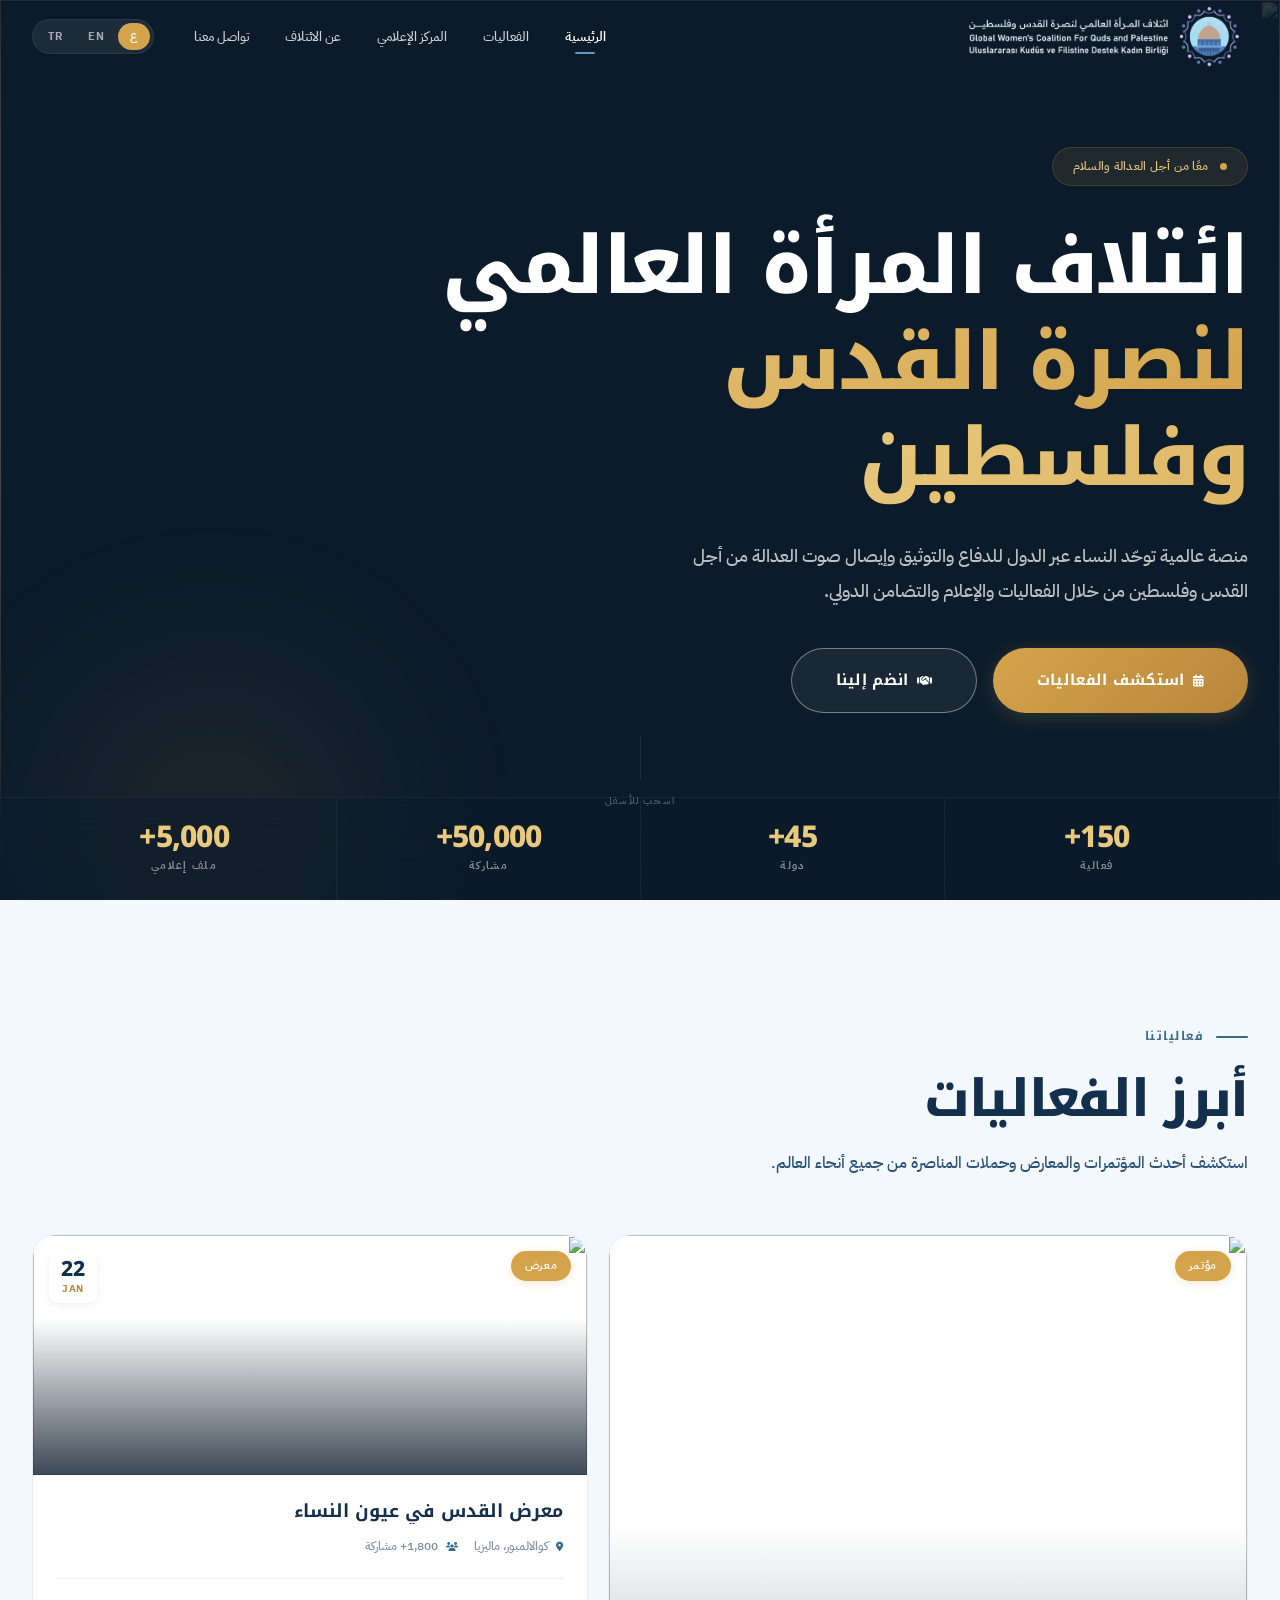
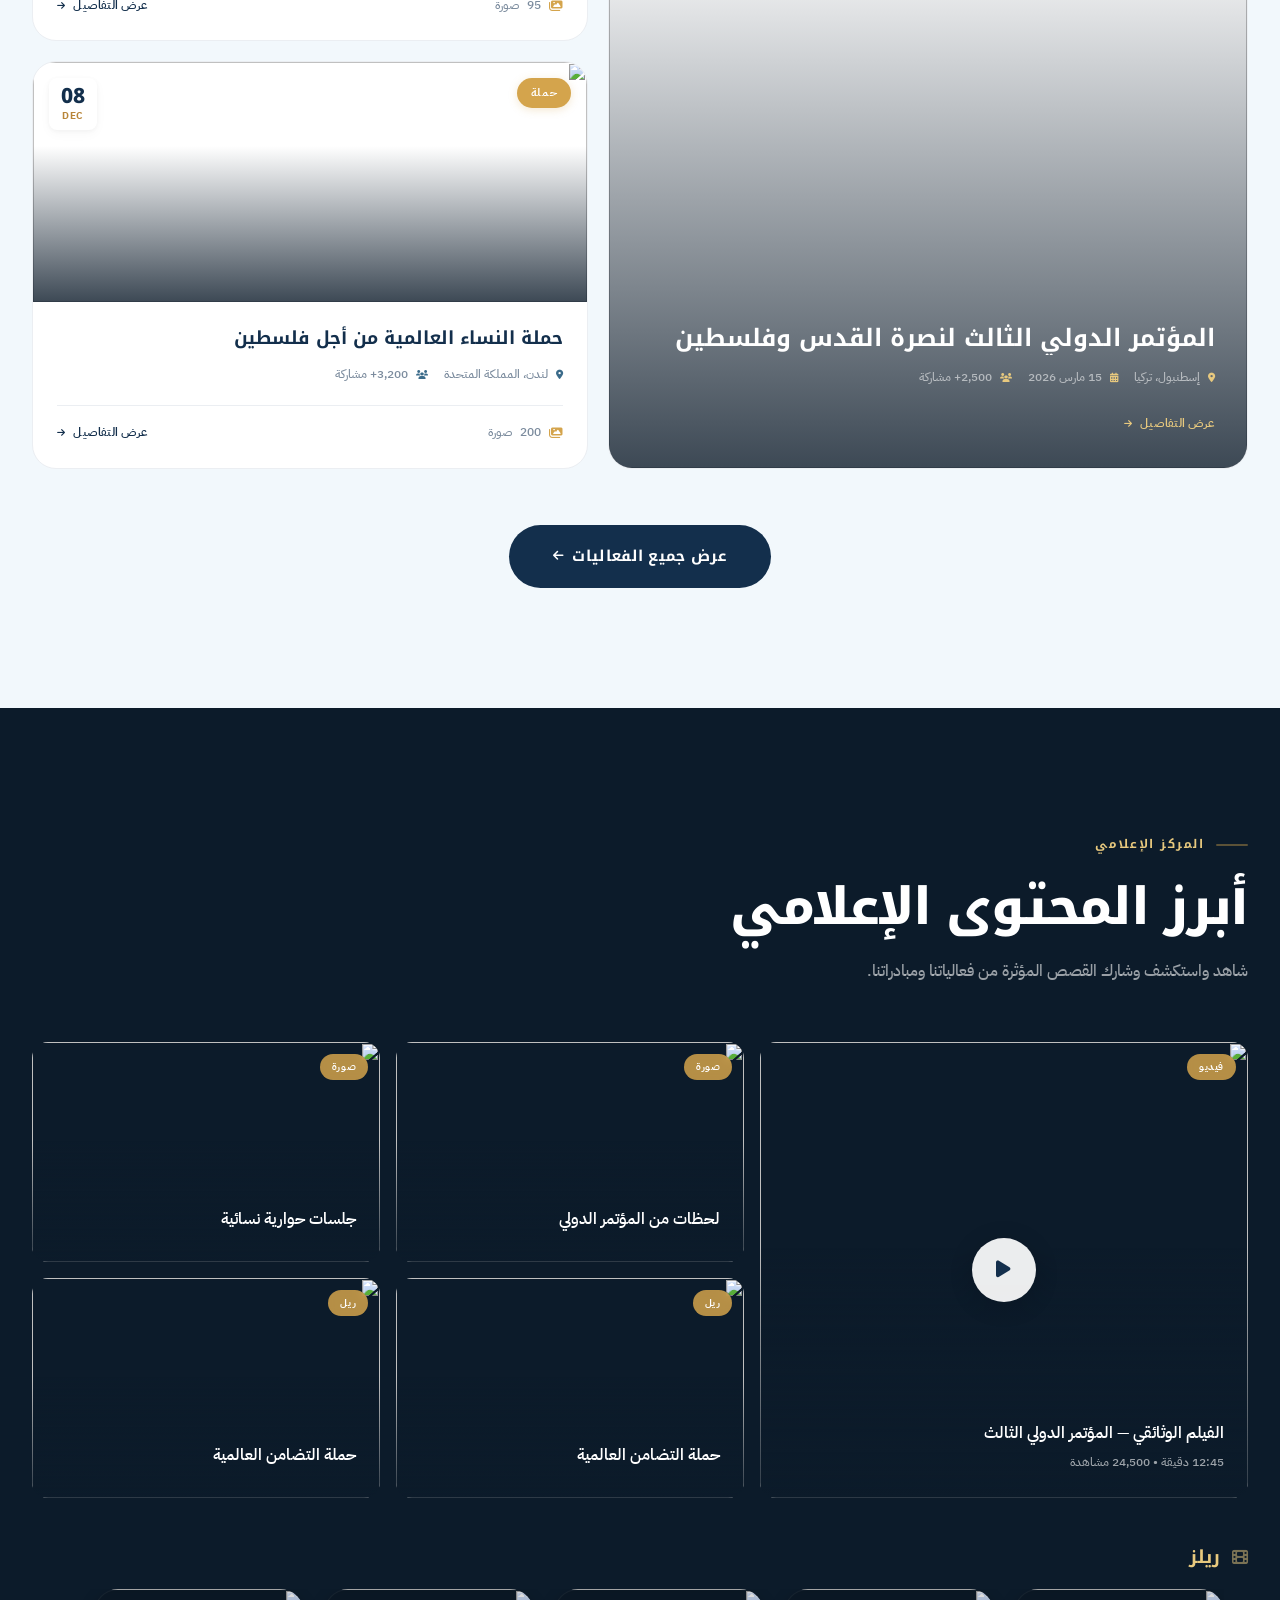
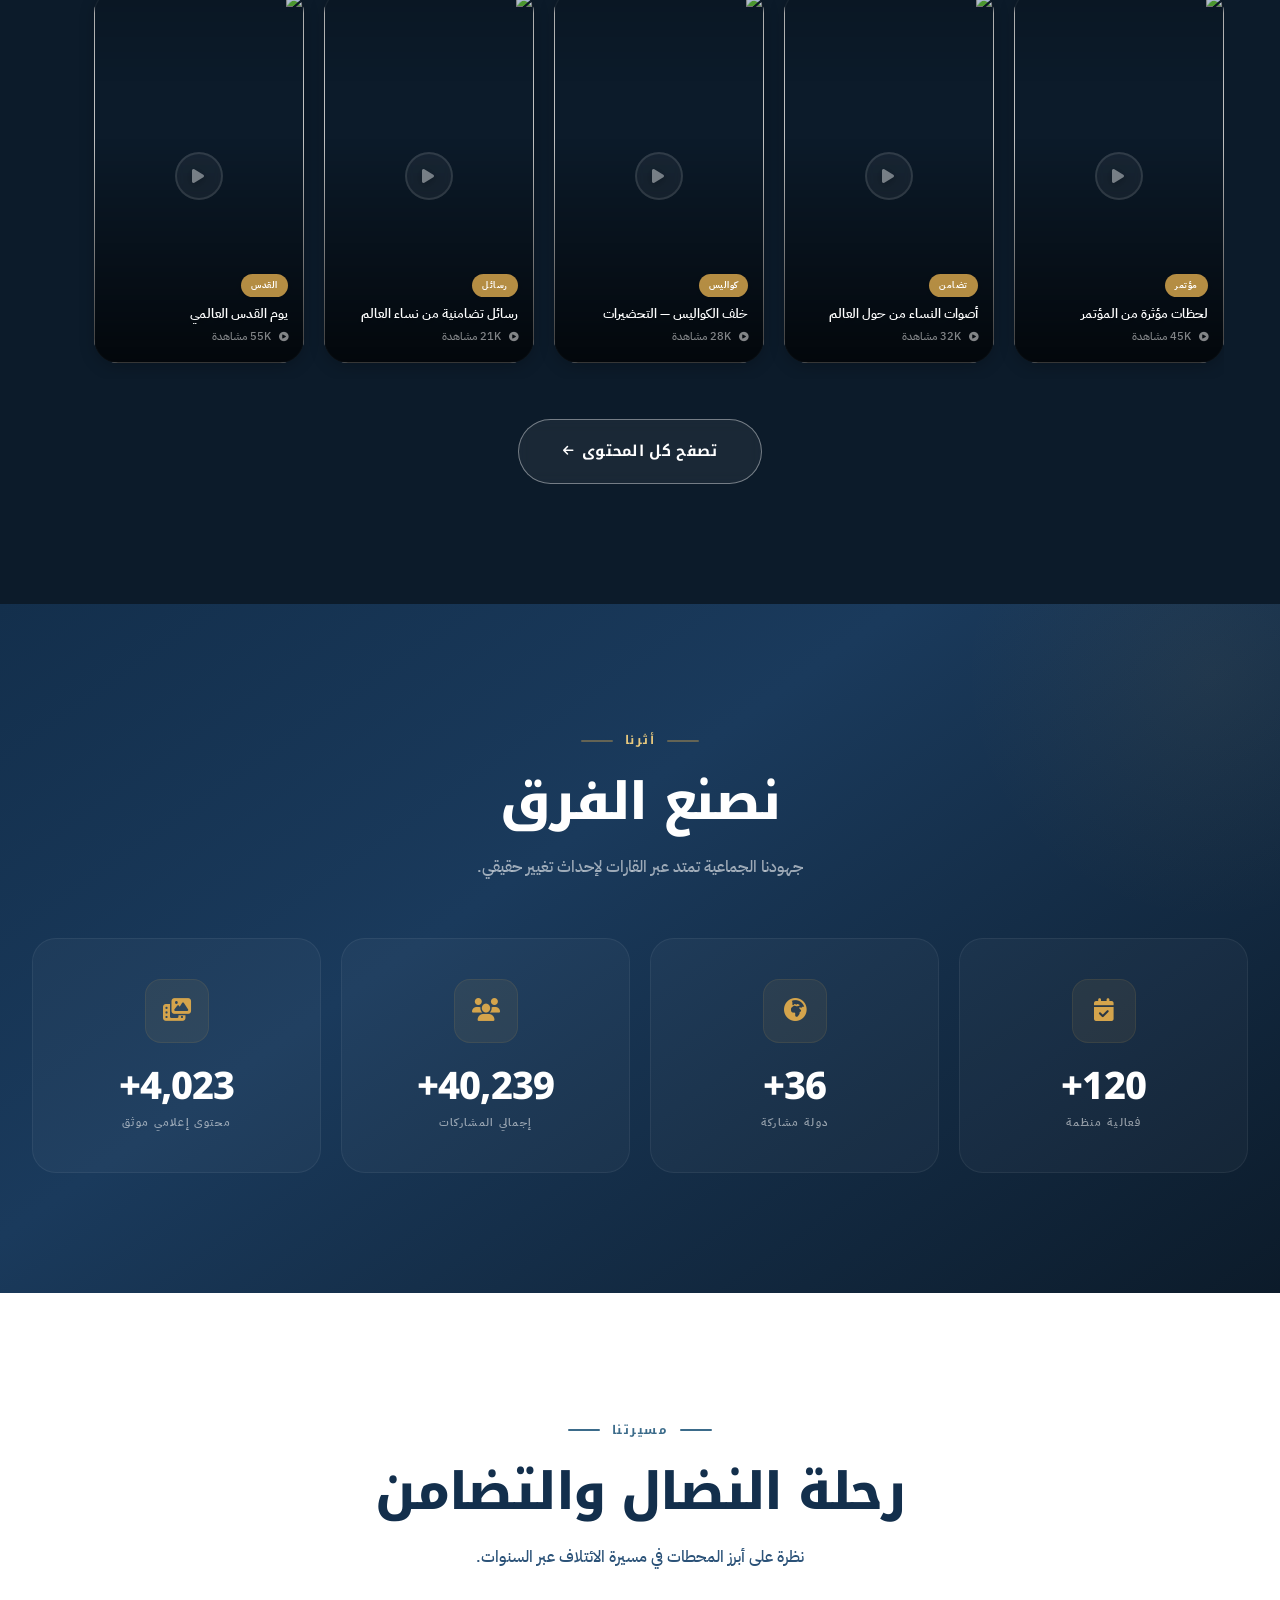
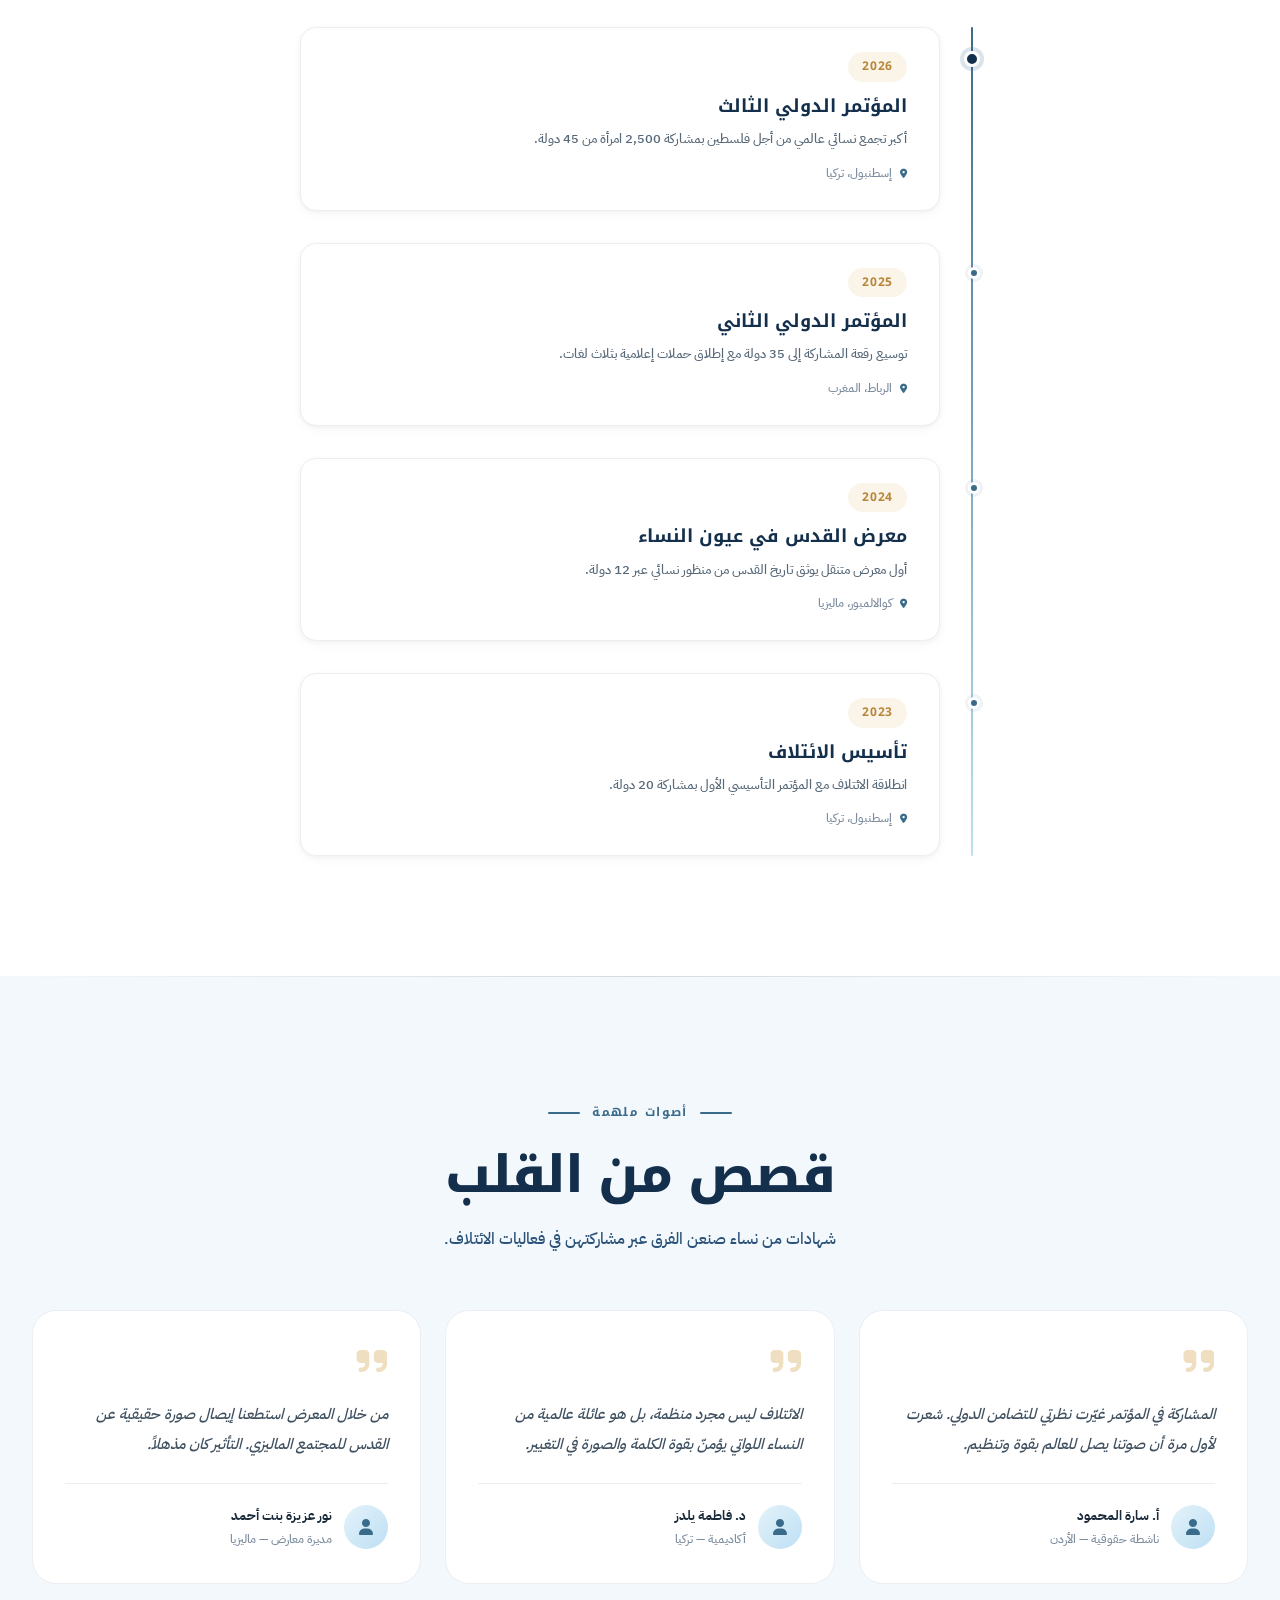
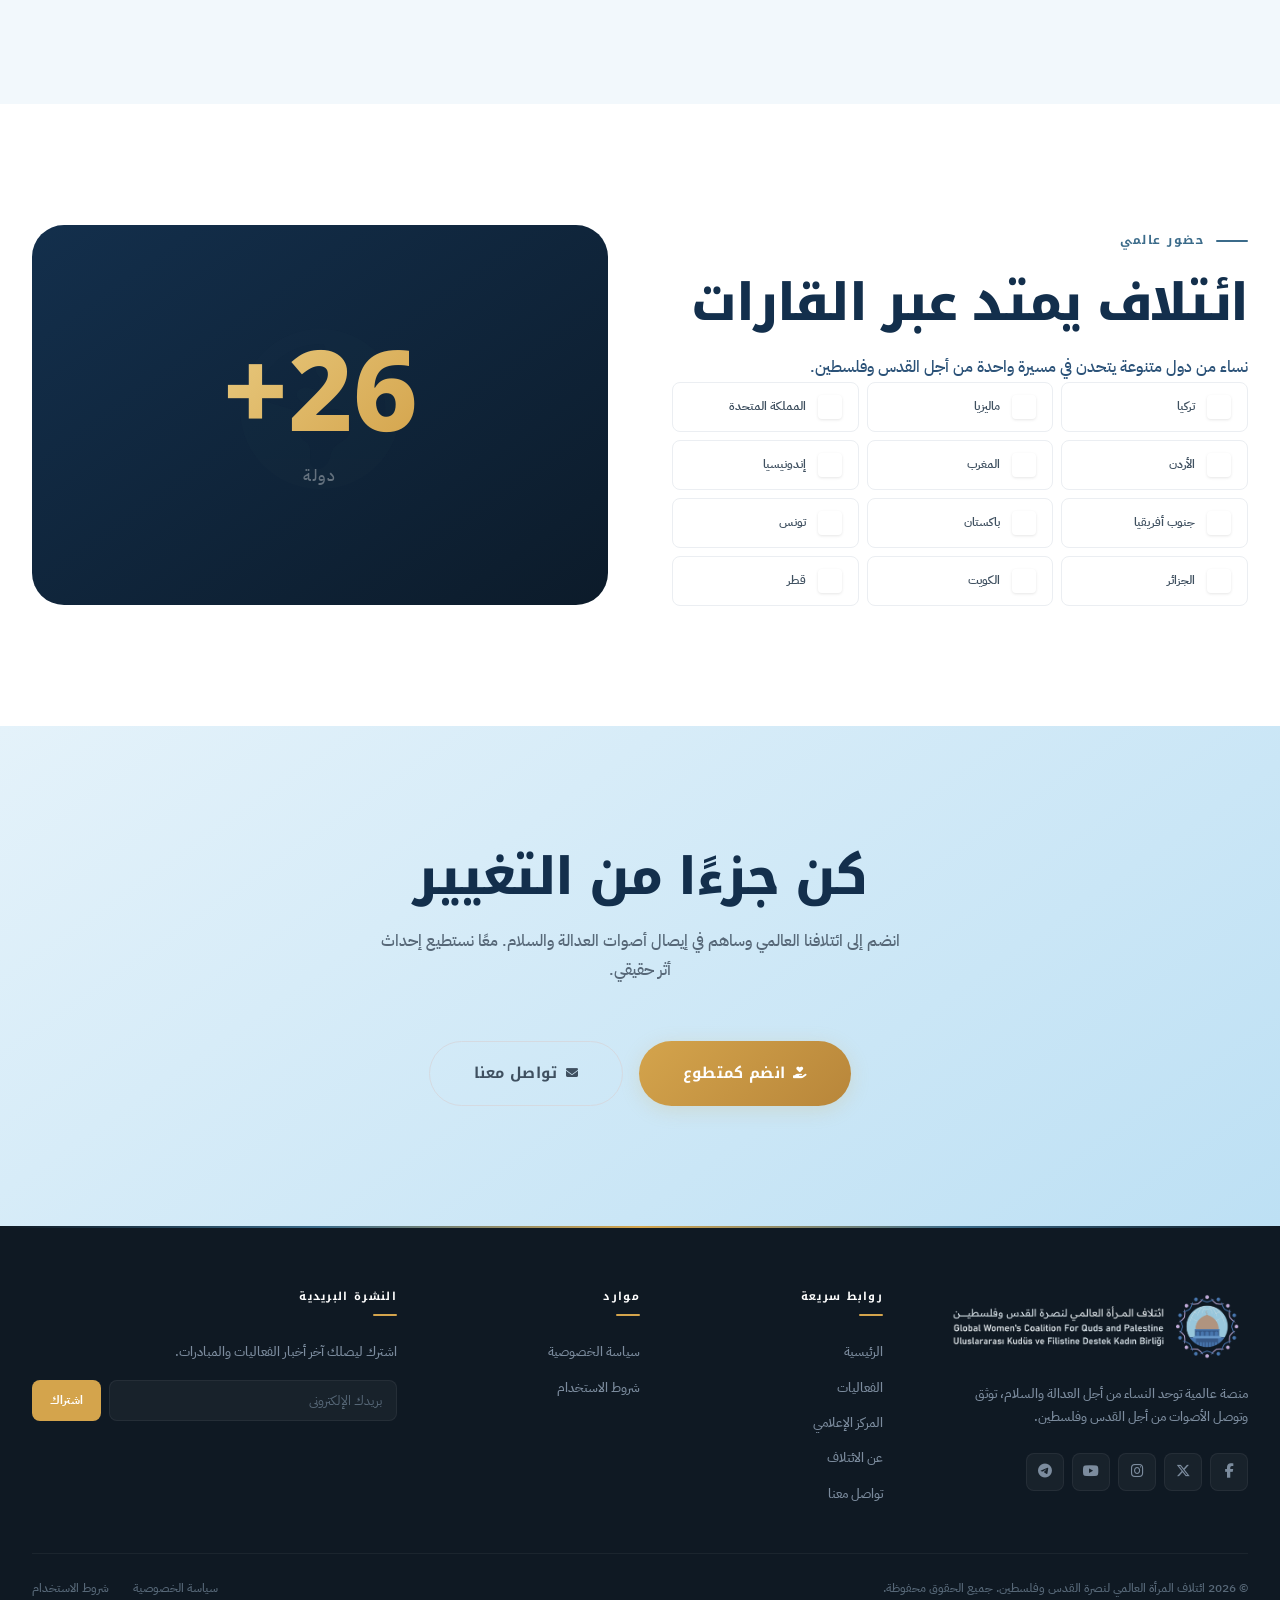
==== commit 1aeb4b67: "Signed-off-by: Eslam abselnasser <96479431+imsemoo@users.noreply.github.com>" ====
--- a/index.html
+++ b/index.html
@@ -7,6 +7,7 @@
   <meta name="description" content="منصة عالمية توحّد النساء عبر الدول للدفاع والتوثيق وإيصال صوت العدالة من أجل القدس وفلسطين">
   <link rel="stylesheet" href="https://cdnjs.cloudflare.com/ajax/libs/font-awesome/6.5.1/css/all.min.css">
   <link rel="stylesheet" href="https://cdn.jsdelivr.net/gh/lipis/flag-icons@7.3.2/css/flag-icons.min.css">
+  <link rel="stylesheet" href="https://cdn.jsdelivr.net/npm/swiper@11/swiper-bundle.min.css">
   <link rel="stylesheet" href="css/style.css">
   <link rel="icon" href="images/logo.png" type="image/png">
 </head>
@@ -249,53 +250,67 @@
           <i class="fas fa-film"></i>
           <span data-i18n="media_tab_reels">ريلز</span>
         </h3>
-        <div class="reels-row">
-          <div class="reel-card" data-video="https://www.youtube.com/embed/dQw4w9WgXcQ">
-            <img src="https://images.unsplash.com/photo-1529390079861-591de354faf5?w=400&h=700&fit=crop" alt="">
-            <div class="reel-card__play"><i class="fas fa-play-circle"></i></div>
-            <div class="reel-card__overlay">
-              <span class="reel-card__title">لحظات مؤثرة</span>
-              <span class="reel-card__views"><i class="fas fa-eye"></i> 45K</span>
-            </div>
-          </div>
-          <div class="reel-card" data-video="https://www.youtube.com/embed/dQw4w9WgXcQ">
-            <img src="https://images.unsplash.com/photo-1529390079861-591de354faf5?w=400&h=700&fit=crop" alt="">
-            <div class="reel-card__play"><i class="fas fa-play-circle"></i></div>
-            <div class="reel-card__overlay">
-              <span class="reel-card__title">لحظات مؤثرة</span>
-              <span class="reel-card__views"><i class="fas fa-eye"></i> 45K</span>
-            </div>
-          </div>
-          <div class="reel-card" data-video="https://www.youtube.com/embed/dQw4w9WgXcQ">
-            <img src="https://images.unsplash.com/photo-1523580494863-6f3031224c94?w=400&h=700&fit=crop" alt="">
-            <div class="reel-card__play"><i class="fas fa-play-circle"></i></div>
-            <div class="reel-card__overlay">
-              <span class="reel-card__title">أصوات النساء</span>
-              <span class="reel-card__views"><i class="fas fa-eye"></i> 32K</span>
-            </div>
-          </div>
-          <div class="reel-card" data-video="https://www.youtube.com/embed/dQw4w9WgXcQ">
-            <img src="https://images.unsplash.com/photo-1560439514-4e9645039924?w=400&h=700&fit=crop" alt="">
-            <div class="reel-card__play"><i class="fas fa-play-circle"></i></div>
-            <div class="reel-card__overlay">
-              <span class="reel-card__title">خلف الكواليس</span>
-              <span class="reel-card__views"><i class="fas fa-eye"></i> 28K</span>
-            </div>
-          </div>
-          <div class="reel-card" data-video="https://www.youtube.com/embed/dQw4w9WgXcQ">
-            <img src="https://images.unsplash.com/photo-1505373877841-8d25f7d46678?w=400&h=700&fit=crop" alt="">
-            <div class="reel-card__play"><i class="fas fa-play-circle"></i></div>
-            <div class="reel-card__overlay">
-              <span class="reel-card__title">رسائل تضامنية</span>
-              <span class="reel-card__views"><i class="fas fa-eye"></i> 21K</span>
-            </div>
-          </div>
-          <div class="reel-card" data-video="https://www.youtube.com/embed/dQw4w9WgXcQ">
-            <img src="https://images.unsplash.com/photo-1591115765373-5207764f72e7?w=400&h=700&fit=crop" alt="">
-            <div class="reel-card__play"><i class="fas fa-play-circle"></i></div>
-            <div class="reel-card__overlay">
-              <span class="reel-card__title">يوم القدس</span>
-              <span class="reel-card__views"><i class="fas fa-eye"></i> 55K</span>
+        <div class="swiper reels-swiper">
+          <div class="swiper-wrapper">
+            <div class="swiper-slide">
+              <div class="reel-card" data-video="https://www.youtube.com/embed/dQw4w9WgXcQ">
+                <img src="https://images.unsplash.com/photo-1529390079861-591de354faf5?w=400&h=700&fit=crop" alt="">
+                <div class="reel-card__gradient"></div>
+                <div class="reel-card__play"><i class="fas fa-play"></i></div>
+                <div class="reel-card__content">
+                  <span class="reel-card__tag">مؤتمر</span>
+                  <span class="reel-card__title">لحظات مؤثرة من المؤتمر</span>
+                  <span class="reel-card__views"><i class="fas fa-play-circle"></i> 45K مشاهدة</span>
+                </div>
+              </div>
+            </div>
+            <div class="swiper-slide">
+              <div class="reel-card" data-video="https://www.youtube.com/embed/dQw4w9WgXcQ">
+                <img src="https://images.unsplash.com/photo-1523580494863-6f3031224c94?w=400&h=700&fit=crop" alt="">
+                <div class="reel-card__gradient"></div>
+                <div class="reel-card__play"><i class="fas fa-play"></i></div>
+                <div class="reel-card__content">
+                  <span class="reel-card__tag">تضامن</span>
+                  <span class="reel-card__title">أصوات النساء من حول العالم</span>
+                  <span class="reel-card__views"><i class="fas fa-play-circle"></i> 32K مشاهدة</span>
+                </div>
+              </div>
+            </div>
+            <div class="swiper-slide">
+              <div class="reel-card" data-video="https://www.youtube.com/embed/dQw4w9WgXcQ">
+                <img src="https://images.unsplash.com/photo-1560439514-4e9645039924?w=400&h=700&fit=crop" alt="">
+                <div class="reel-card__gradient"></div>
+                <div class="reel-card__play"><i class="fas fa-play"></i></div>
+                <div class="reel-card__content">
+                  <span class="reel-card__tag">كواليس</span>
+                  <span class="reel-card__title">خلف الكواليس — التحضيرات</span>
+                  <span class="reel-card__views"><i class="fas fa-play-circle"></i> 28K مشاهدة</span>
+                </div>
+              </div>
+            </div>
+            <div class="swiper-slide">
+              <div class="reel-card" data-video="https://www.youtube.com/embed/dQw4w9WgXcQ">
+                <img src="https://images.unsplash.com/photo-1505373877841-8d25f7d46678?w=400&h=700&fit=crop" alt="">
+                <div class="reel-card__gradient"></div>
+                <div class="reel-card__play"><i class="fas fa-play"></i></div>
+                <div class="reel-card__content">
+                  <span class="reel-card__tag">رسائل</span>
+                  <span class="reel-card__title">رسائل تضامنية من نساء العالم</span>
+                  <span class="reel-card__views"><i class="fas fa-play-circle"></i> 21K مشاهدة</span>
+                </div>
+              </div>
+            </div>
+            <div class="swiper-slide">
+              <div class="reel-card" data-video="https://www.youtube.com/embed/dQw4w9WgXcQ">
+                <img src="https://images.unsplash.com/photo-1591115765373-5207764f72e7?w=400&h=700&fit=crop" alt="">
+                <div class="reel-card__gradient"></div>
+                <div class="reel-card__play"><i class="fas fa-play"></i></div>
+                <div class="reel-card__content">
+                  <span class="reel-card__tag">القدس</span>
+                  <span class="reel-card__title">يوم القدس العالمي</span>
+                  <span class="reel-card__views"><i class="fas fa-play-circle"></i> 55K مشاهدة</span>
+                </div>
+              </div>
             </div>
           </div>
         </div>
@@ -561,6 +576,7 @@
   <button class="scroll-top" aria-label="Scroll to top"><i class="fas fa-chevron-up"></i></button>
 
   <!-- Scripts -->
+  <script src="https://cdn.jsdelivr.net/npm/swiper@11/swiper-bundle.min.js"></script>
   <script src="js/i18n.js"></script>
   <script src="js/main.js"></script>
 </body>
--- a/css/style.css
+++ b/css/style.css
@@ -1382,6 +1382,36 @@
   display: none;
 }
 
+/* ── Swiper Reels Slider ── */
+.reels-swiper {
+  overflow: hidden;
+  padding-bottom: var(--sp-4);
+}
+.reels-swiper .swiper-slide {
+  width: 210px;
+  height: auto;
+}
+.reels-swiper .reel-card {
+  width: 100%;
+}
+
+/* Overrides for homepage reels (inside dark media-section) */
+.media-section .reels-swiper {
+  margin-inline: max(var(--sp-6), calc((100vw - var(--max-w)) / 2 + var(--sp-6)));
+}
+
+/* Overrides for media page reels (full-bleed) */
+.media-reels-section .reels-swiper {
+  padding-inline: max(var(--sp-6), calc((100vw - var(--max-w)) / 2 + var(--sp-6)));
+}
+
+@media (max-width: 768px) {
+  .reels-swiper .swiper-slide { width: 170px; }
+}
+@media (max-width: 480px) {
+  .reels-swiper .swiper-slide { width: 150px; }
+}
+
 .reel-card {
   flex: 0 0 180px;
   aspect-ratio: 9/16;
@@ -4632,6 +4662,527 @@
 }
 
 
+/* ══════════════════════════════════════════════
+   SEARCH PAGE
+   ══════════════════════════════════════════════ */
+.search-page {
+  max-width: var(--max-narrow);
+  margin-inline: auto;
+}
+
+.search-page__bar {
+  position: relative;
+  margin-bottom: var(--sp-10);
+}
+
+.search-page__bar i {
+  position: absolute;
+  top: 50%;
+  transform: translateY(-50%);
+  left: var(--sp-5);
+  color: var(--gray-300);
+  font-size: var(--text-lg);
+}
+
+[dir="rtl"] .search-page__bar i {
+  left: auto;
+  right: var(--sp-5);
+}
+
+.search-page__input {
+  width: 100%;
+  padding: var(--sp-5) var(--sp-5) var(--sp-5) var(--sp-14);
+  background: var(--white);
+  border: 2px solid var(--gray-200);
+  border-radius: var(--r-xl);
+  color: var(--gray-800);
+  font-weight: 500;
+  font-size: var(--text-lg);
+  transition: border-color var(--t-base), box-shadow var(--t-base);
+  box-shadow: var(--sh-sm);
+}
+
+[dir="rtl"] .search-page__input {
+  padding: var(--sp-5) var(--sp-14) var(--sp-5) var(--sp-5);
+}
+
+.search-page__input:focus {
+  outline: none;
+  border-color: var(--ocean);
+  box-shadow: var(--sh-md), 0 0 0 4px rgba(59, 107, 138, .08);
+}
+
+.search-page__results {
+  margin-top: var(--sp-8);
+}
+
+.search-page__count {
+  font-size: var(--text-sm);
+  font-weight: 600;
+  color: var(--gray-400);
+  text-transform: uppercase;
+  letter-spacing: var(--ls-wider);
+  margin-bottom: var(--sp-6);
+}
+
+.search-page__empty {
+  text-align: center;
+  padding: var(--sp-16) var(--sp-4);
+}
+
+.search-page__empty i {
+  font-size: var(--text-4xl);
+  color: var(--gray-200);
+  margin-bottom: var(--sp-6);
+  display: block;
+}
+
+.search-page__empty h3 {
+  font-size: var(--text-2xl);
+  font-weight: 700;
+  color: var(--gray-700);
+  margin-bottom: var(--sp-3);
+}
+
+.search-page__empty p {
+  font-size: var(--text-base);
+  color: var(--gray-400);
+  margin-bottom: var(--sp-8);
+  line-height: var(--lh-body);
+}
+
+
+/* ══════════════════════════════════════════════
+   JOIN / VOLUNTEER PAGE
+   ══════════════════════════════════════════════ */
+
+/* ── Join Hero — Cinematic (reuses about-hero pattern) ── */
+.join-hero {
+  position: relative;
+  min-height: 70vh;
+  display: flex;
+  align-items: center;
+  overflow: hidden;
+  background: var(--midnight);
+}
+.join-hero__title {
+  font-family: var(--font-heading);
+  font-size: var(--text-6xl);
+  font-weight: 800;
+  color: var(--white);
+  line-height: var(--lh-tight);
+  letter-spacing: var(--ls-tight);
+  margin-bottom: var(--sp-5);
+  text-shadow: 0 2px 20px rgba(0,0,0,.35);
+}
+.join-hero__title em {
+  font-style: normal;
+  background: linear-gradient(135deg, var(--gold-light), var(--gold));
+  -webkit-background-clip: text;
+  -webkit-text-fill-color: transparent;
+  background-clip: text;
+}
+.join-hero__desc {
+  font-size: var(--text-lg);
+  color: rgba(255,255,255,.55);
+  line-height: var(--lh-loose);
+  max-width: 540px;
+}
+
+/* ── Ways to Participate ── */
+.join-ways-section {
+  background: var(--off-white, #f8f8f6);
+}
+.join-ways-grid {
+  display: grid;
+  grid-template-columns: repeat(3, 1fr);
+  gap: var(--sp-8);
+  margin-top: var(--sp-12);
+}
+.join-way-card {
+  background: var(--white);
+  border-radius: var(--radius-xl);
+  padding: var(--sp-10) var(--sp-8);
+  text-align: center;
+  transition: transform .35s var(--ease), box-shadow .35s var(--ease);
+  border: 1px solid rgba(0,0,0,.04);
+}
+.join-way-card:hover {
+  transform: translateY(-6px);
+  box-shadow: 0 20px 50px rgba(0,0,0,.08);
+}
+.join-way-card__icon {
+  width: 72px;
+  height: 72px;
+  border-radius: 50%;
+  background: linear-gradient(135deg, var(--gold-light), var(--gold));
+  display: inline-flex;
+  align-items: center;
+  justify-content: center;
+  margin-bottom: var(--sp-6);
+  font-size: 1.6rem;
+  color: var(--white);
+}
+.join-way-card__title {
+  font-family: var(--font-heading);
+  font-size: var(--text-xl);
+  font-weight: 700;
+  color: var(--midnight);
+  margin-bottom: var(--sp-4);
+}
+.join-way-card__desc {
+  font-size: var(--text-base);
+  color: var(--text-muted);
+  line-height: var(--lh-relaxed);
+  margin-bottom: var(--sp-6);
+}
+.join-way-card__link {
+  display: inline-flex;
+  align-items: center;
+  gap: var(--sp-2);
+  font-weight: 600;
+  color: var(--gold);
+  transition: gap .3s var(--ease);
+}
+.join-way-card__link:hover {
+  gap: var(--sp-3);
+}
+
+/* ── Join Form Section ── */
+.join-form-section {
+  background: var(--white);
+}
+
+/* ── Join Page Responsive ── */
+@media (max-width: 768px) {
+  .join-hero { min-height: 55vh; }
+  .join-hero__title { font-size: var(--text-4xl); }
+  .join-hero .about-hero__content { text-align: center; }
+  .join-hero__desc { margin-inline: auto; }
+  .join-ways-grid { grid-template-columns: 1fr; }
+}
+
+
+/* ══════════════════════════════════════════════
+   404 ERROR PAGE
+   ══════════════════════════════════════════════ */
+.error-page {
+  min-height: 100vh;
+  display: flex;
+  align-items: center;
+  justify-content: center;
+  background: linear-gradient(145deg, var(--midnight) 0%, var(--navy) 60%, var(--deep) 100%);
+  text-align: center;
+  padding: var(--sp-8);
+  position: relative;
+  overflow: hidden;
+}
+
+.error-page::before {
+  content: '';
+  position: absolute;
+  top: -200px;
+  right: -200px;
+  width: 500px;
+  height: 500px;
+  border-radius: 50%;
+  background: radial-gradient(circle, rgba(212, 164, 76, .06), transparent 70%);
+  pointer-events: none;
+}
+
+.error-page::after {
+  content: '';
+  position: absolute;
+  bottom: -200px;
+  left: -200px;
+  width: 500px;
+  height: 500px;
+  border-radius: 50%;
+  background: radial-gradient(circle, rgba(90, 156, 192, .05), transparent 70%);
+  pointer-events: none;
+}
+
+.error-page__content {
+  position: relative;
+  z-index: 2;
+  max-width: 520px;
+}
+
+.error-page__logo {
+  width: 280px;
+  height: auto;
+  margin: auto;
+  margin-bottom: var(--sp-10);
+  opacity: .85;
+}
+
+.error-page__code {
+  font-family: var(--font-heading);
+  font-size: clamp(6rem, 15vw, 10rem);
+  font-weight: 900;
+  line-height: 1;
+  background: linear-gradient(135deg, var(--gold) 0%, var(--gold-light) 50%, var(--gold) 100%);
+  -webkit-background-clip: text;
+  -webkit-text-fill-color: transparent;
+  background-clip: text;
+  margin-bottom: var(--sp-4);
+}
+
+.error-page__title {
+  font-family: var(--font-heading);
+  font-size: var(--text-3xl);
+  font-weight: 800;
+  color: var(--white);
+  margin-bottom: var(--sp-4);
+  line-height: var(--lh-heading);
+}
+
+.error-page__desc {
+  font-size: var(--text-md);
+  color: rgba(255, 255, 255, .55);
+  line-height: var(--lh-body);
+  margin-bottom: var(--sp-10);
+  max-width: 44ch;
+  margin-inline: auto;
+}
+
+.error-page__actions {
+  display: flex;
+  align-items: center;
+  justify-content: center;
+  gap: var(--sp-4);
+  flex-wrap: wrap;
+  margin-bottom: var(--sp-14);
+}
+
+.error-page__actions .btn--outline {
+  border-color: rgba(255, 255, 255, .3);
+  color: rgba(255, 255, 255, .75);
+}
+
+.error-page__actions .btn--outline:hover {
+  border-color: rgba(255, 255, 255, .7);
+  color: var(--white);
+}
+
+.error-page__copyright {
+  font-size: var(--text-xs);
+  color: rgba(255, 255, 255, .25);
+  line-height: var(--lh-body);
+}
+
+
+/* ══════════════════════════════════════════════
+   LEGAL CONTENT (Privacy & Terms)
+   ══════════════════════════════════════════════ */
+.legal-content {
+  padding-block: var(--sp-4);
+}
+
+.legal-content__section {
+  margin-bottom: var(--sp-12);
+}
+
+.legal-content__section:last-child {
+  margin-bottom: 0;
+}
+
+.legal-content__section h2 {
+  font-size: var(--text-2xl);
+  font-weight: 800;
+  color: var(--navy);
+  margin-bottom: var(--sp-5);
+  padding-bottom: var(--sp-3);
+  border-bottom: 2px solid var(--gray-100);
+  line-height: var(--lh-heading);
+}
+
+.legal-content__section p {
+  font-size: var(--text-base);
+  color: var(--gray-600);
+  line-height: var(--lh-loose);
+  margin-bottom: var(--sp-4);
+}
+
+.legal-content__section p:last-child {
+  margin-bottom: 0;
+}
+
+.legal-content__section ul {
+  list-style: none;
+  padding: 0;
+  margin: 0 0 var(--sp-5) 0;
+}
+
+.legal-content__section ul li {
+  position: relative;
+  padding-right: var(--sp-6);
+  padding-bottom: var(--sp-3);
+  font-size: var(--text-base);
+  color: var(--gray-600);
+  line-height: var(--lh-body);
+}
+
+.legal-content__section ul li::before {
+  content: '';
+  position: absolute;
+  right: 0;
+  top: 10px;
+  width: 6px;
+  height: 6px;
+  border-radius: 50%;
+  background: var(--gold);
+}
+
+.legal-content__section ul li:last-child {
+  padding-bottom: 0;
+}
+
+.legal-content__section ul li strong {
+  color: var(--gray-800);
+  font-weight: 700;
+}
+
+.legal-content__section a {
+  color: var(--ocean);
+  text-decoration: underline;
+  text-underline-offset: 3px;
+  transition: color var(--t-base);
+}
+
+.legal-content__section a:hover {
+  color: var(--gold);
+}
+
+@media (max-width: 768px) {
+  .error-page__actions {
+    flex-direction: column;
+  }
+
+  .error-page__actions .btn {
+    width: 100%;
+  }
+
+  .legal-content__section h2 {
+    font-size: var(--text-xl);
+  }
+}
+
+
+/* ══════════════════════════════════════════════
+   MEDIA DETAIL PAGE
+   ══════════════════════════════════════════════ */
+.mdetail-hero {
+  background: var(--midnight);
+  padding: 120px 0 var(--sp-8);
+}
+.mdetail-hero .breadcrumb { margin-bottom: var(--sp-6); }
+
+.mdetail-player {
+  border-radius: var(--r-xl); overflow: hidden;
+  box-shadow: var(--sh-xl); background: var(--black);
+}
+.mdetail-player__wrapper {
+  position: relative; padding-bottom: 56.25%; height: 0;
+}
+.mdetail-player__wrapper iframe {
+  position: absolute; top: 0; left: 0;
+  width: 100%; height: 100%; border: none;
+}
+
+.mdetail-info-section { background: var(--white); }
+.mdetail-info {
+  display: grid; grid-template-columns: 1fr 340px;
+  gap: var(--sp-10); align-items: start;
+}
+.mdetail-info__badge {
+  display: inline-block; padding: 4px 14px;
+  background: var(--gold); color: var(--white);
+  font-size: 10px; font-weight: 700;
+  border-radius: var(--r-full); text-transform: uppercase;
+  letter-spacing: var(--ls-wider); margin-bottom: var(--sp-4);
+}
+.mdetail-info__title {
+  font-size: var(--text-3xl); font-weight: 800;
+  letter-spacing: var(--ls-tight); margin-bottom: var(--sp-5);
+}
+.mdetail-info__meta {
+  display: flex; flex-wrap: wrap; gap: var(--sp-5);
+  margin-bottom: var(--sp-8); padding-bottom: var(--sp-6);
+  border-bottom: 1px solid var(--gray-100);
+}
+.mdetail-info__meta-item {
+  display: flex; align-items: center; gap: var(--sp-2);
+  font-size: var(--text-sm); color: var(--gray-400); font-weight: 500;
+}
+.mdetail-info__meta-item i { color: var(--ocean); font-size: .85em; }
+.mdetail-info__desc { margin-bottom: var(--sp-8); }
+.mdetail-info__desc p {
+  font-size: var(--text-md); color: var(--gray-600);
+  line-height: var(--lh-loose); margin-bottom: var(--sp-5);
+}
+
+.mdetail-share {
+  display: flex; align-items: center; gap: var(--sp-4);
+  padding-top: var(--sp-6); border-top: 1px solid var(--gray-100);
+}
+.mdetail-share__label {
+  font-size: var(--text-sm); font-weight: 600; color: var(--gray-500);
+  display: flex; align-items: center; gap: var(--sp-2);
+}
+.mdetail-share__label i { color: var(--ocean); }
+.mdetail-share__links { display: flex; gap: var(--sp-2); }
+.mdetail-share__link {
+  width: 40px; height: 40px;
+  display: flex; align-items: center; justify-content: center;
+  border-radius: var(--r-sm); background: var(--gray-50);
+  border: 1px solid var(--gray-100); color: var(--gray-500);
+  font-size: .9rem; transition: all var(--t-base);
+}
+.mdetail-share__link:hover {
+  background: var(--navy); border-color: var(--navy);
+  color: var(--white); transform: translateY(-2px);
+}
+
+.mdetail-sidebar__card {
+  background: var(--gray-50); border: 1px solid var(--gray-100);
+  border-radius: var(--r-xl); padding: var(--sp-6);
+  margin-bottom: var(--sp-5);
+}
+.mdetail-sidebar__heading {
+  font-size: var(--text-sm); font-weight: 700; color: var(--gray-800);
+  margin-bottom: var(--sp-5); padding-bottom: var(--sp-3);
+  border-bottom: 1px solid var(--gray-200);
+}
+.mdetail-sidebar__item {
+  display: flex; justify-content: space-between; align-items: baseline;
+  padding: var(--sp-3) 0; border-bottom: 1px solid var(--gray-100);
+}
+.mdetail-sidebar__item:last-child { border: none; }
+.mdetail-sidebar__label { font-size: var(--text-xs); color: var(--gray-400); font-weight: 500; }
+.mdetail-sidebar__value { font-size: var(--text-sm); font-weight: 600; color: var(--gray-700); }
+.mdetail-sidebar__value a { color: var(--ocean); }
+.mdetail-sidebar__value a:hover { color: var(--navy); }
+
+.mdetail-tags { display: flex; flex-wrap: wrap; gap: var(--sp-2); }
+.mdetail-tag {
+  padding: 4px 12px; background: var(--white);
+  border: 1px solid var(--gray-200); border-radius: var(--r-full);
+  font-size: var(--text-xs); font-weight: 500; color: var(--gray-600);
+  transition: all var(--t-base);
+}
+.mdetail-tag:hover { border-color: var(--ocean); color: var(--ocean); }
+.mdetail-related-section { background: var(--gray-50); }
+
+@media (max-width: 1024px) { .mdetail-info { grid-template-columns: 1fr; } }
+@media (max-width: 768px) {
+  .mdetail-hero { padding-top: 100px; }
+  .mdetail-info__title { font-size: var(--text-2xl); }
+  .mdetail-info__meta { flex-direction: column; gap: var(--sp-2); }
+  .mdetail-share { flex-direction: column; align-items: flex-start; }
+}
+
+
 /* ── Print ── */
 @media print {
 
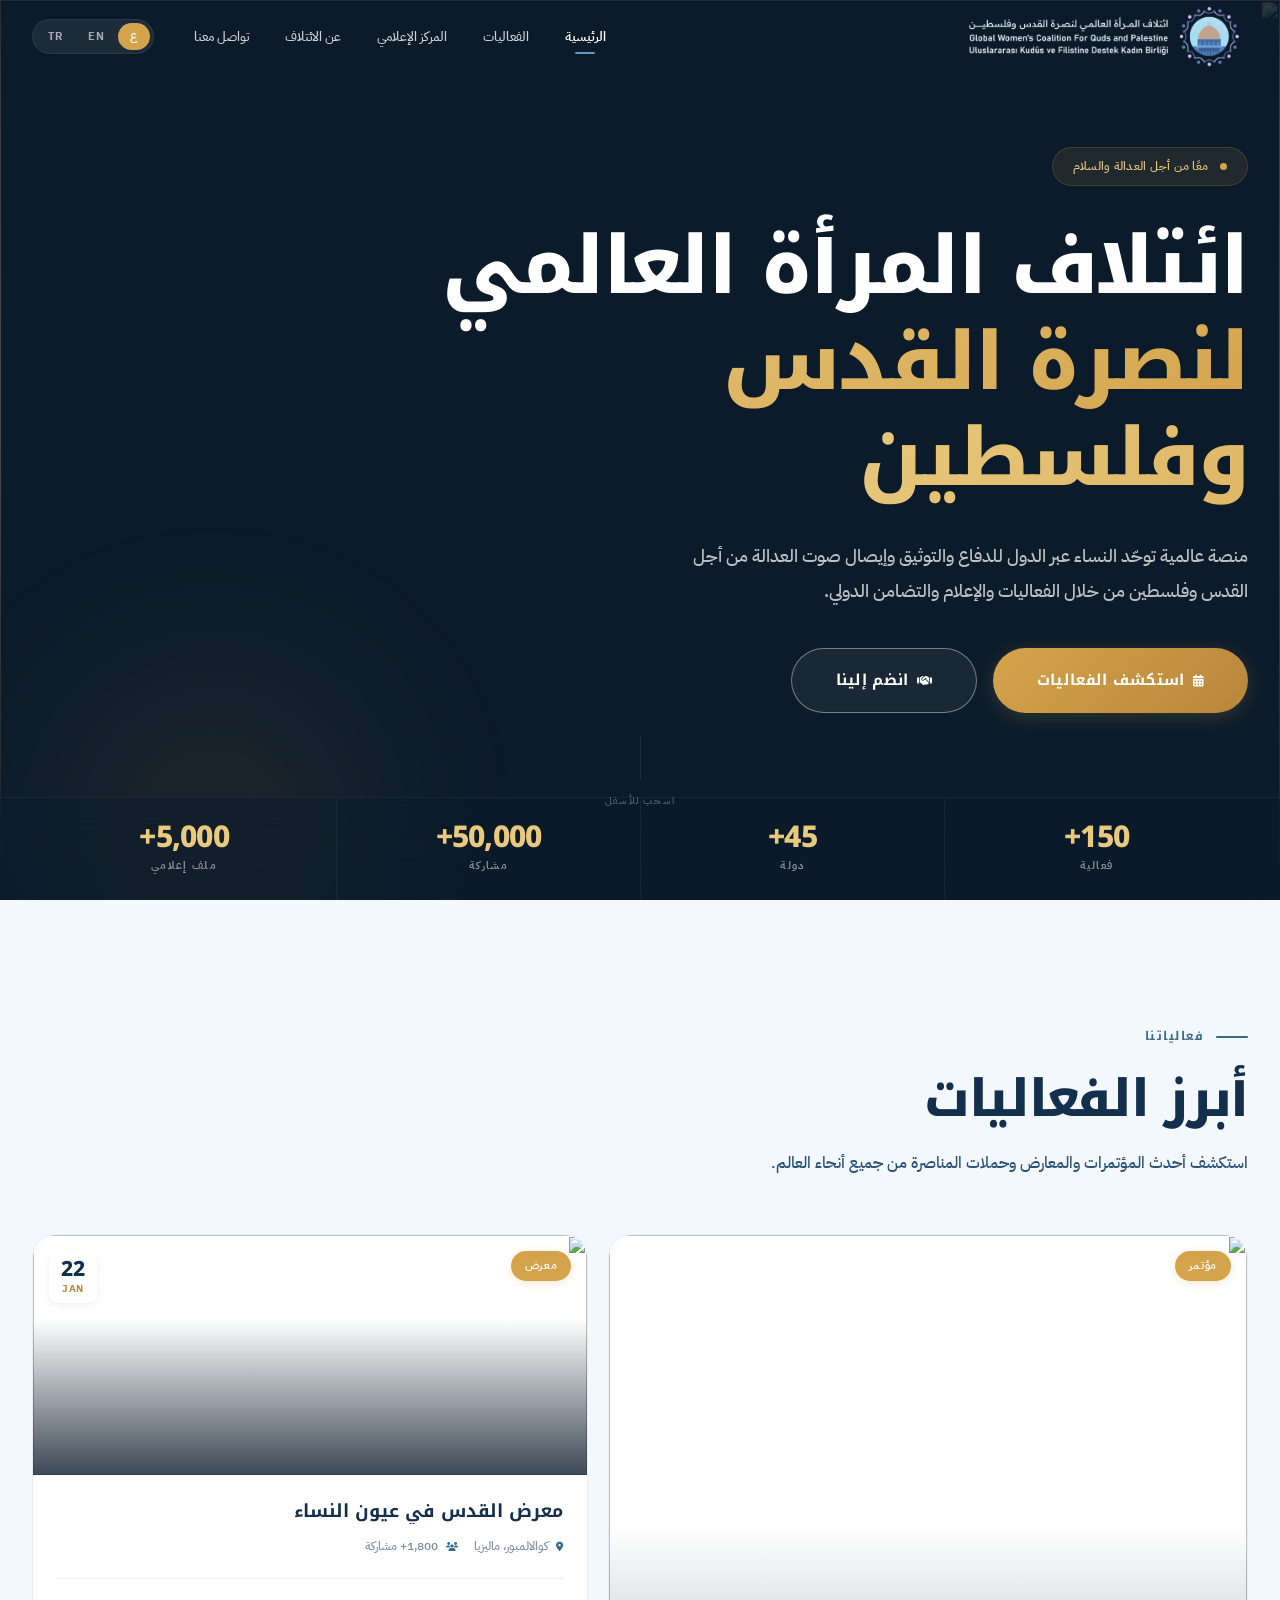
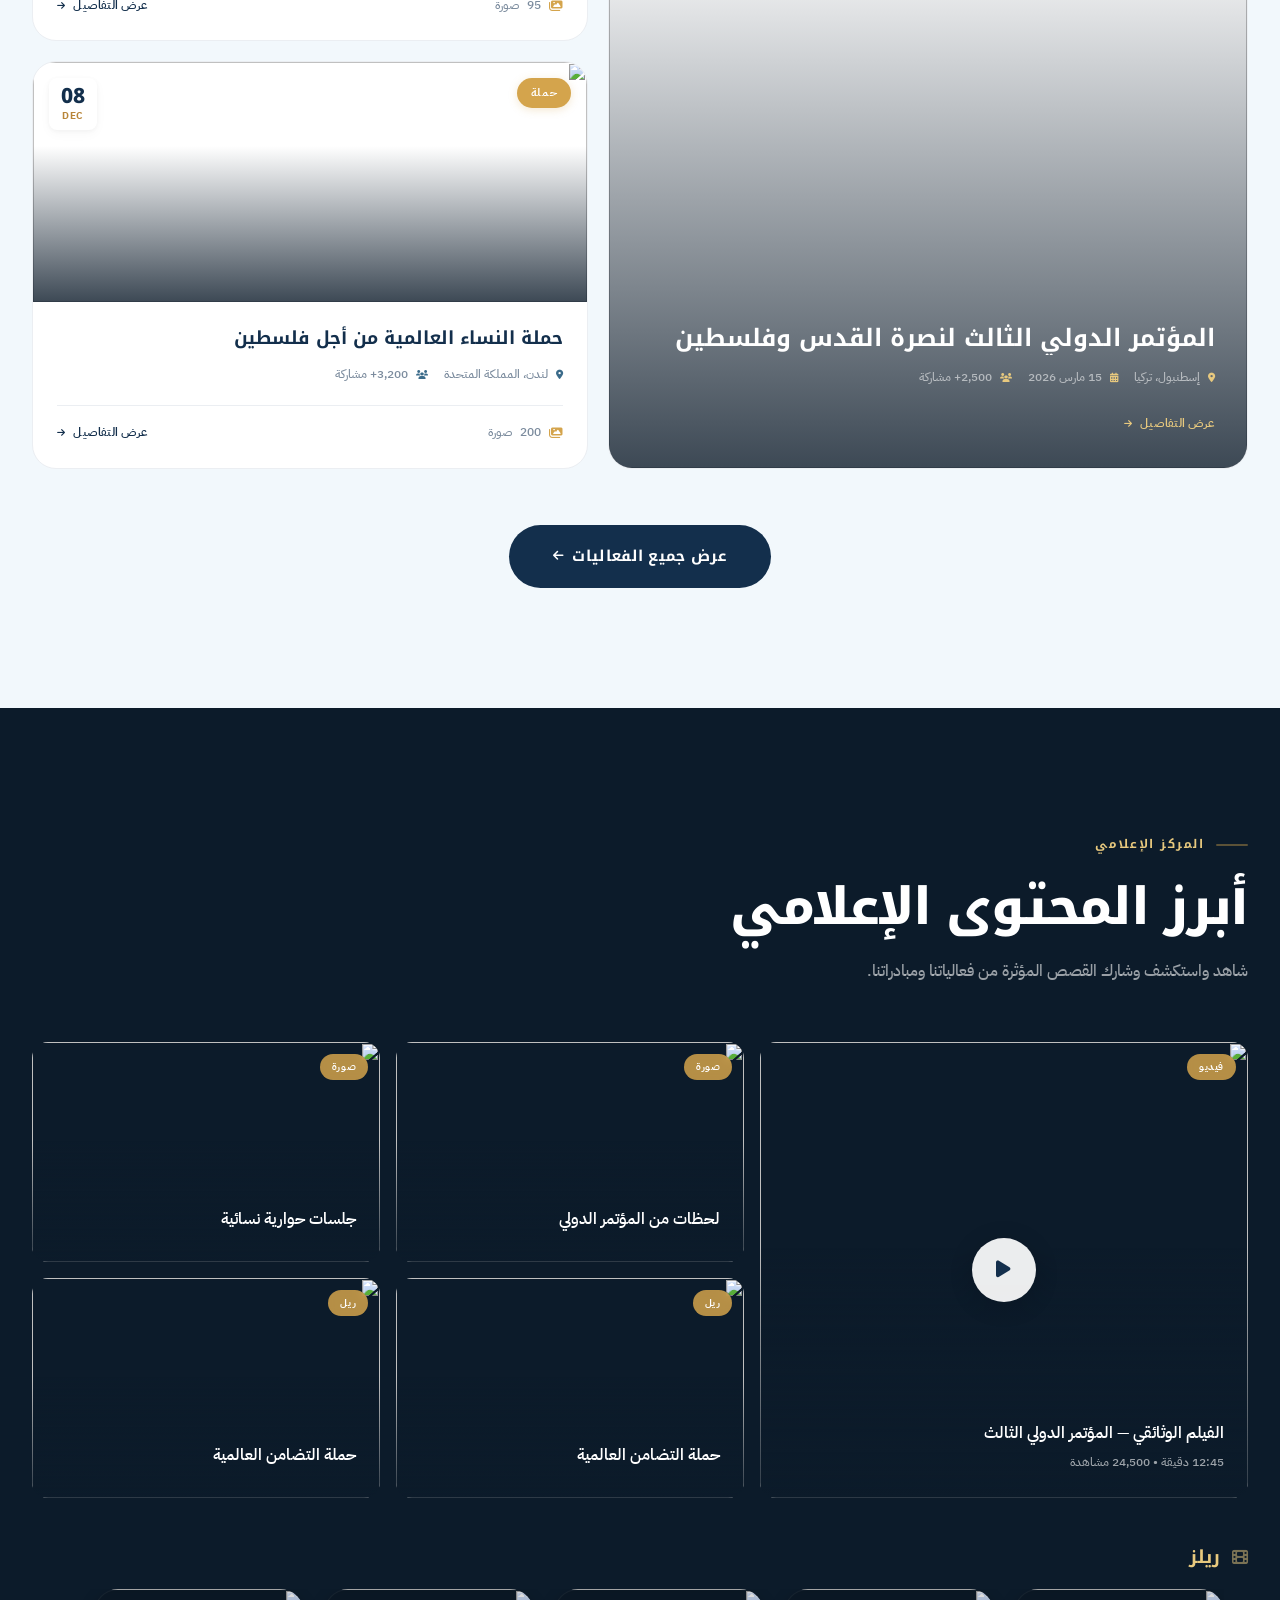
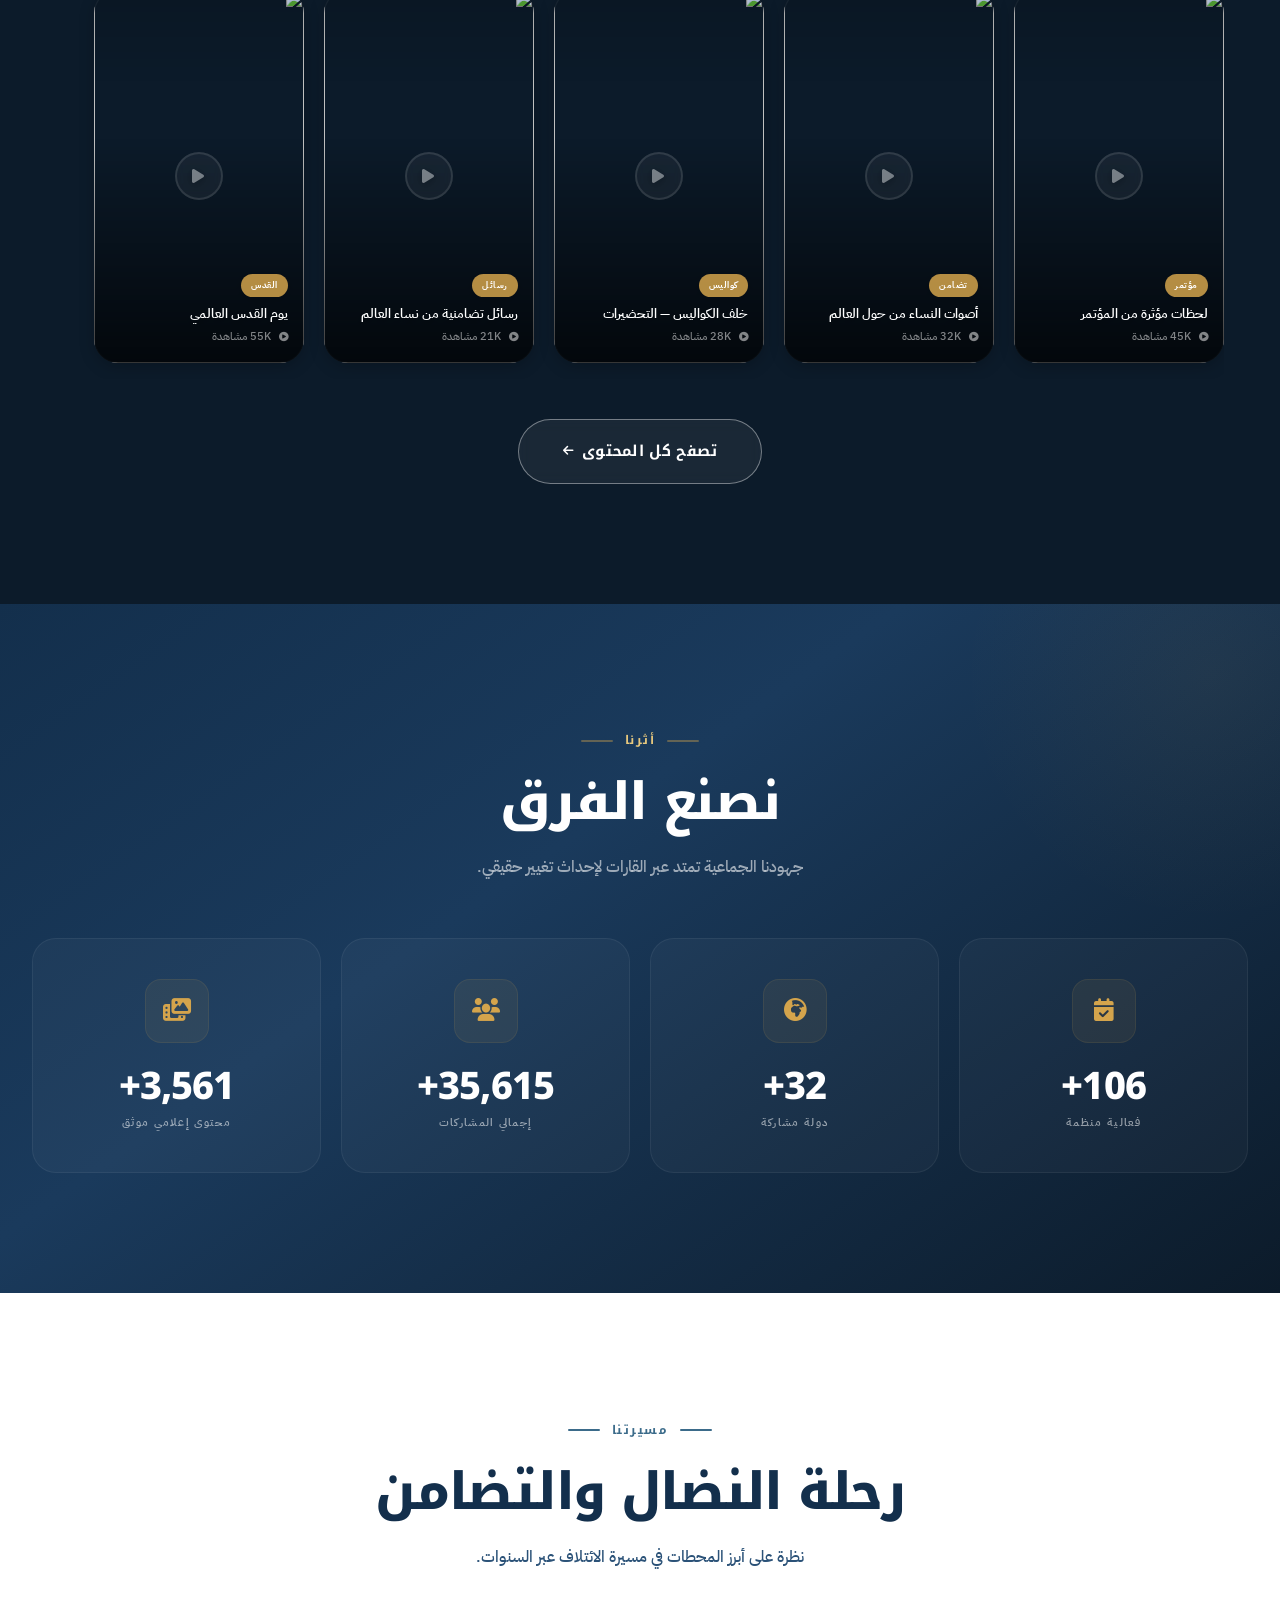
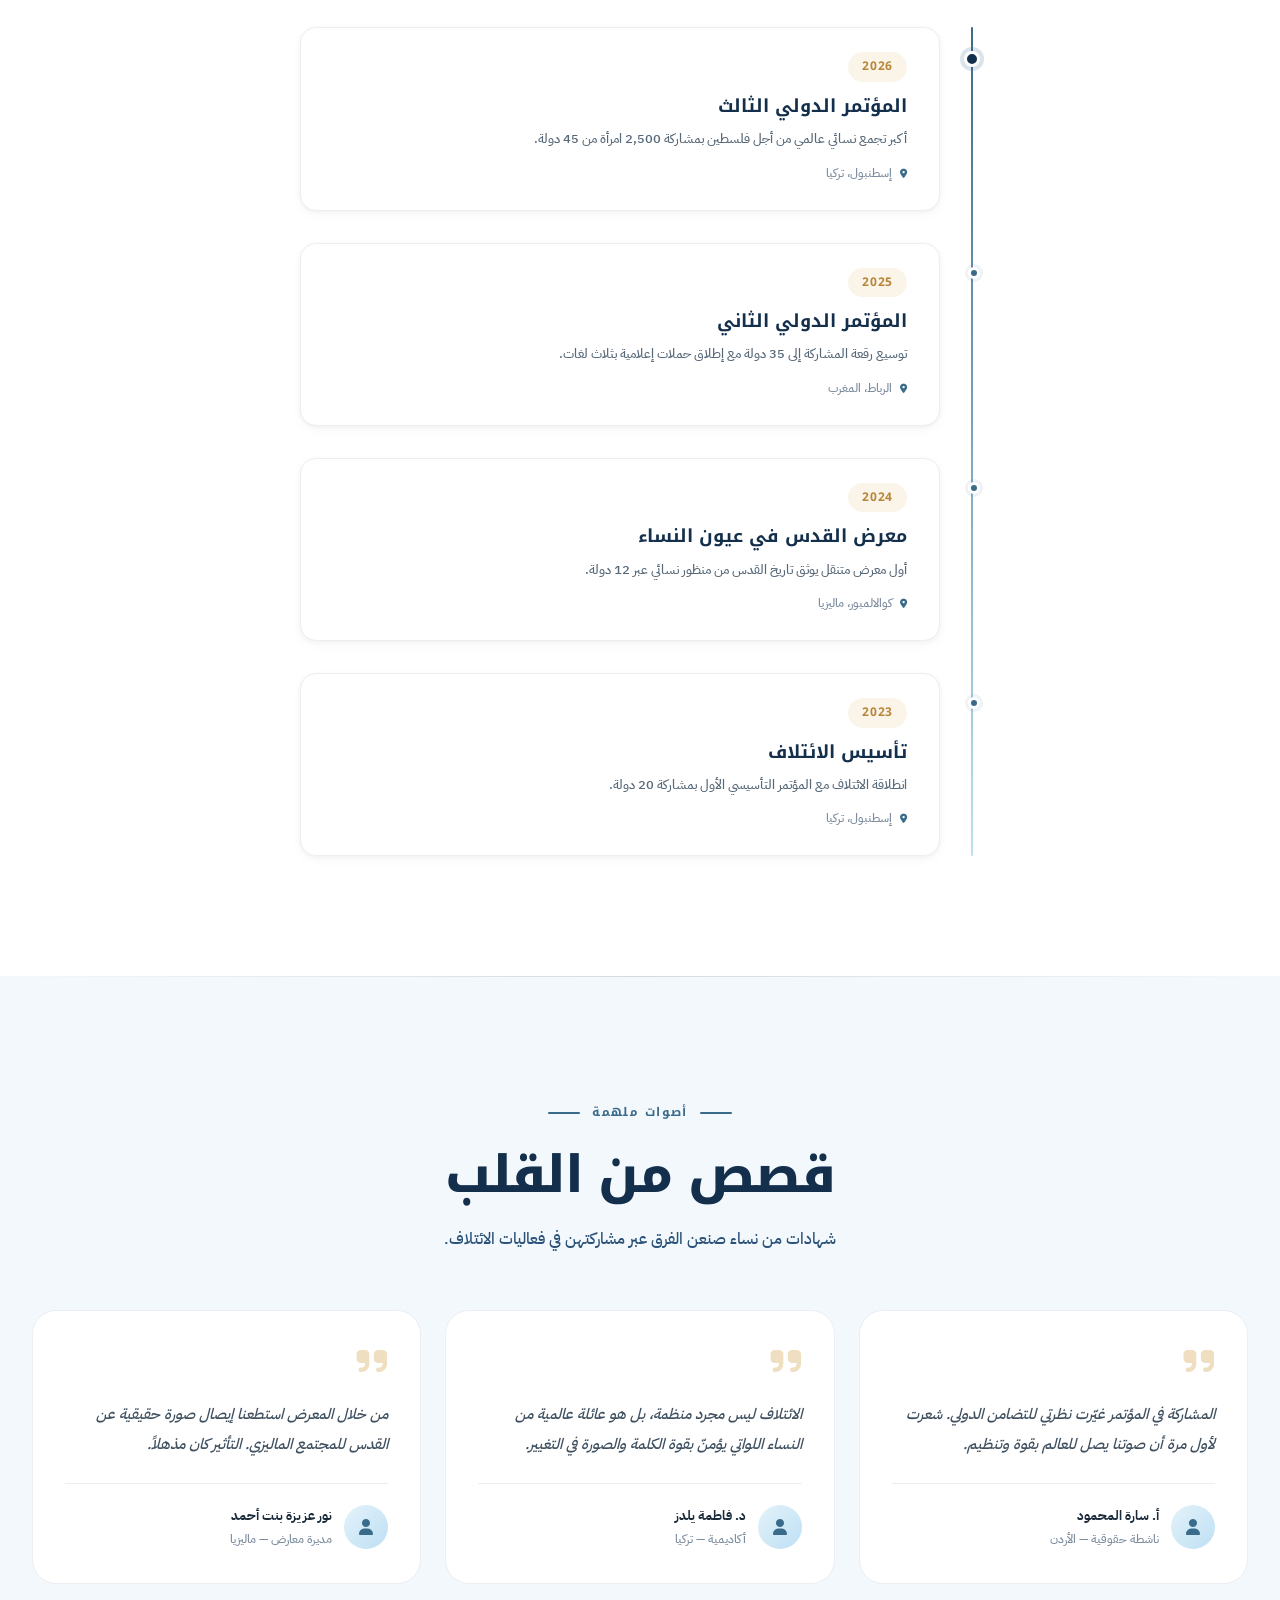
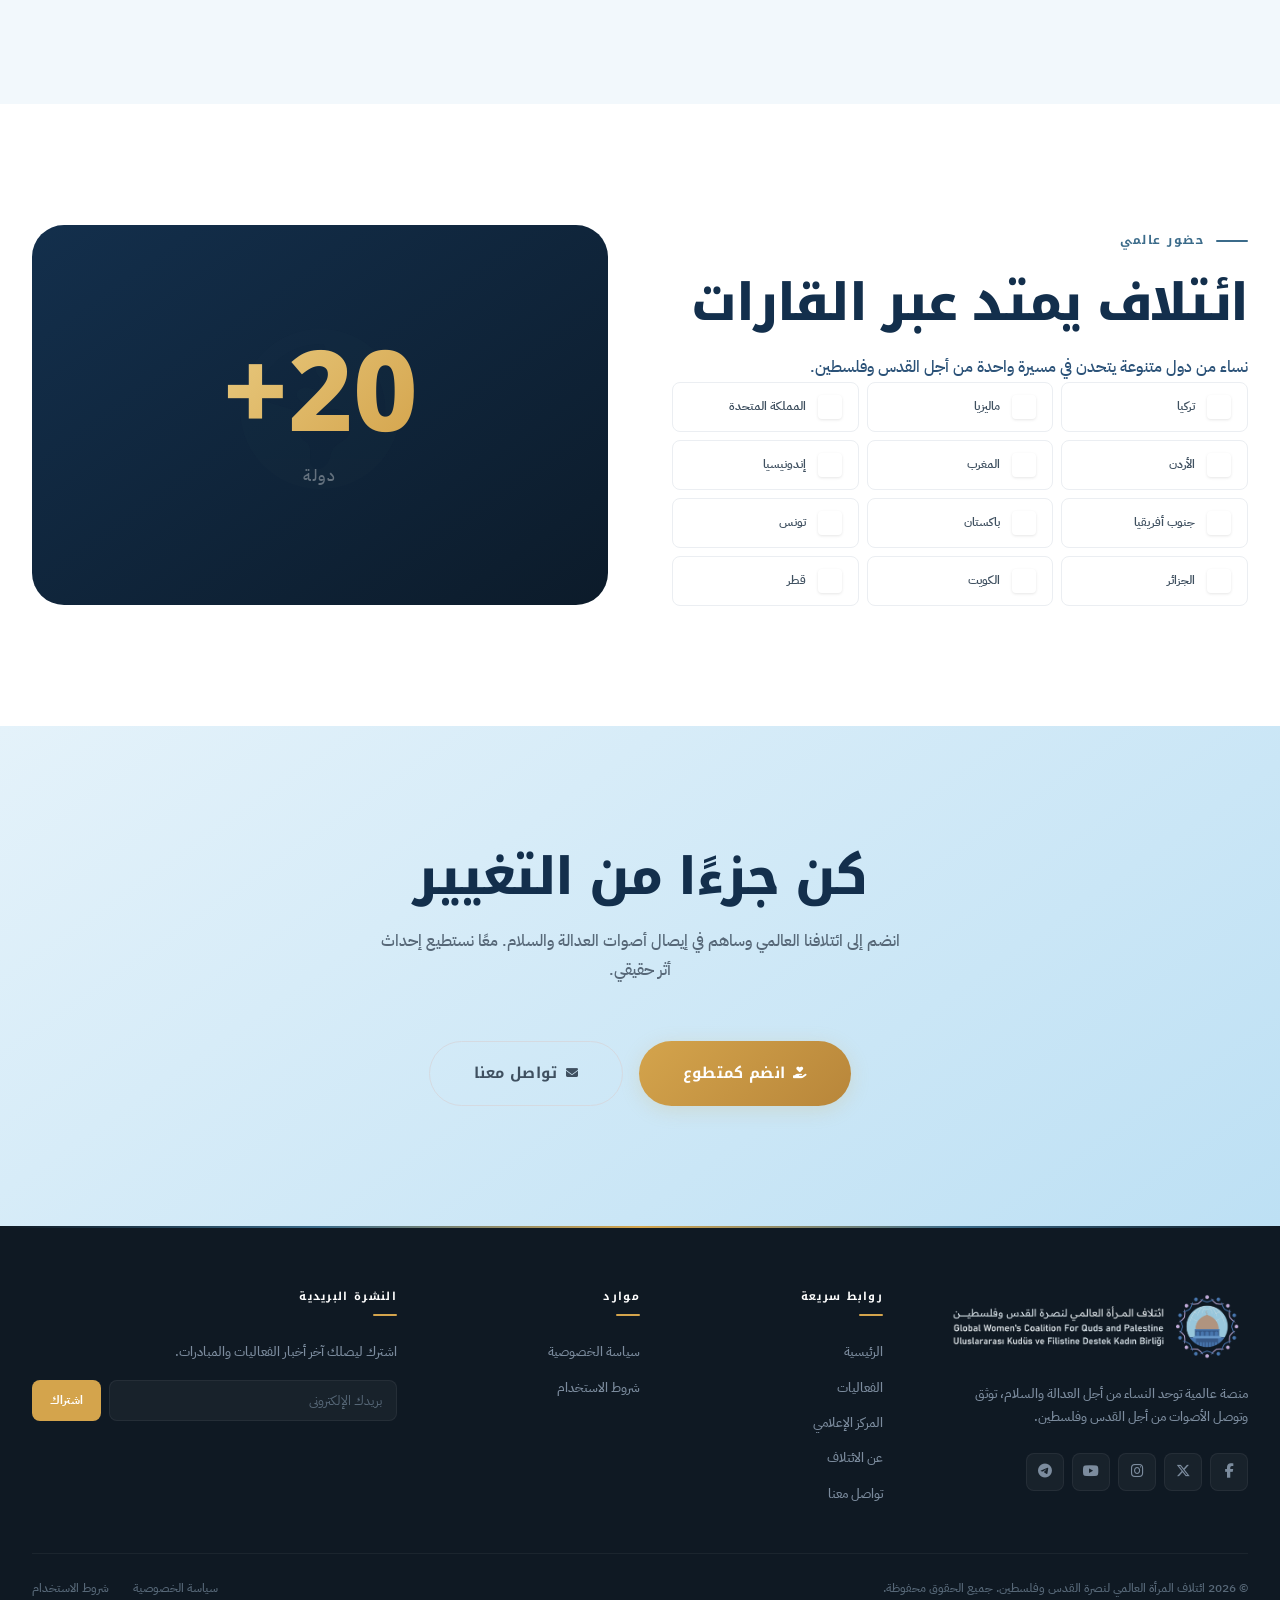
==== commit c647a7e4: "Signed-off-by: Eslam abselnasser <96479431+imsemoo@users.noreply.github.com>" ====
--- a/index.html
+++ b/index.html
@@ -9,6 +9,7 @@
   <link rel="stylesheet" href="https://cdn.jsdelivr.net/gh/lipis/flag-icons@7.3.2/css/flag-icons.min.css">
   <link rel="stylesheet" href="https://cdn.jsdelivr.net/npm/swiper@11/swiper-bundle.min.css">
   <link rel="stylesheet" href="css/style.css">
+  <link rel="stylesheet" href="css/video-player.css">
   <link rel="icon" href="images/logo.png" type="image/png">
 </head>
 <body class="font-ar">
@@ -199,7 +200,7 @@
 
       <div class="media-mosaic" data-aos="fade-up">
         <!-- Featured Video -->
-        <div class="media-card media-card--featured" data-video="https://www.youtube.com/embed/dQw4w9WgXcQ">
+        <div class="media-card media-card--featured" data-video="videos/video.mp4">
           <img src="https://images.unsplash.com/photo-1597113366853-fea190b6cd82?w=900&h=700&fit=crop" alt="">
           <span class="media-card__badge" data-i18n="media_video">فيديو</span>
           <div class="media-card__overlay">
@@ -253,7 +254,7 @@
         <div class="swiper reels-swiper">
           <div class="swiper-wrapper">
             <div class="swiper-slide">
-              <div class="reel-card" data-video="https://www.youtube.com/embed/dQw4w9WgXcQ">
+              <div class="reel-card" data-reel="videos/real-1.mp4" data-reel-group="reels" data-reel-type="local">
                 <img src="https://images.unsplash.com/photo-1529390079861-591de354faf5?w=400&h=700&fit=crop" alt="">
                 <div class="reel-card__gradient"></div>
                 <div class="reel-card__play"><i class="fas fa-play"></i></div>
@@ -265,7 +266,7 @@
               </div>
             </div>
             <div class="swiper-slide">
-              <div class="reel-card" data-video="https://www.youtube.com/embed/dQw4w9WgXcQ">
+              <div class="reel-card" data-reel="videos/real-2.mp4" data-reel-group="reels" data-reel-type="local">
                 <img src="https://images.unsplash.com/photo-1523580494863-6f3031224c94?w=400&h=700&fit=crop" alt="">
                 <div class="reel-card__gradient"></div>
                 <div class="reel-card__play"><i class="fas fa-play"></i></div>
@@ -277,7 +278,7 @@
               </div>
             </div>
             <div class="swiper-slide">
-              <div class="reel-card" data-video="https://www.youtube.com/embed/dQw4w9WgXcQ">
+              <div class="reel-card" data-reel="videos/real-1.mp4" data-reel-group="reels" data-reel-type="local">
                 <img src="https://images.unsplash.com/photo-1560439514-4e9645039924?w=400&h=700&fit=crop" alt="">
                 <div class="reel-card__gradient"></div>
                 <div class="reel-card__play"><i class="fas fa-play"></i></div>
@@ -289,7 +290,7 @@
               </div>
             </div>
             <div class="swiper-slide">
-              <div class="reel-card" data-video="https://www.youtube.com/embed/dQw4w9WgXcQ">
+              <div class="reel-card" data-reel="videos/real-2.mp4" data-reel-group="reels" data-reel-type="local">
                 <img src="https://images.unsplash.com/photo-1505373877841-8d25f7d46678?w=400&h=700&fit=crop" alt="">
                 <div class="reel-card__gradient"></div>
                 <div class="reel-card__play"><i class="fas fa-play"></i></div>
@@ -301,7 +302,7 @@
               </div>
             </div>
             <div class="swiper-slide">
-              <div class="reel-card" data-video="https://www.youtube.com/embed/dQw4w9WgXcQ">
+              <div class="reel-card" data-reel="videos/real-1.mp4" data-reel-group="reels" data-reel-type="local">
                 <img src="https://images.unsplash.com/photo-1591115765373-5207764f72e7?w=400&h=700&fit=crop" alt="">
                 <div class="reel-card__gradient"></div>
                 <div class="reel-card__play"><i class="fas fa-play"></i></div>
@@ -579,5 +580,6 @@
   <script src="https://cdn.jsdelivr.net/npm/swiper@11/swiper-bundle.min.js"></script>
   <script src="js/i18n.js"></script>
   <script src="js/main.js"></script>
+  <script src="js/video-player.js"></script>
 </body>
 </html>
--- a/css/video-player.css
+++ b/css/video-player.css
@@ -0,0 +1,561 @@
+/* ============================================
+   GWC — Video System CSS v1.0
+   Modal Player + Custom Controls + Reels Viewer
+   ============================================ */
+
+/* ══════════════════════════════════════════════
+   1. VIDEO MODAL — Unified (YouTube + Local)
+   ══════════════════════════════════════════════ */
+
+.vmodal {
+  position: fixed;
+  inset: 0;
+  z-index: 600;
+  display: flex;
+  align-items: center;
+  justify-content: center;
+  background: rgba(6, 13, 20, 0);
+  backdrop-filter: blur(0);
+  transition: background .3s ease, backdrop-filter .3s ease;
+}
+
+.vmodal--open {
+  background: rgba(6, 13, 20, .92);
+  backdrop-filter: blur(10px);
+}
+
+.vmodal__close {
+  position: absolute;
+  top: 20px;
+  right: 20px;
+  width: 48px;
+  height: 48px;
+  display: flex;
+  align-items: center;
+  justify-content: center;
+  color: #fff;
+  font-size: 1.2rem;
+  border-radius: 50%;
+  background: rgba(255, 255, 255, .08);
+  border: 1px solid rgba(255, 255, 255, .1);
+  cursor: pointer;
+  transition: background .2s;
+  z-index: 10;
+}
+
+.vmodal__close:hover {
+  background: rgba(255, 255, 255, .15);
+}
+
+.vmodal__container {
+  width: min(90vw, 960px);
+  opacity: 0;
+  transform: scale(.95);
+  transition: opacity .3s ease, transform .3s ease;
+}
+
+.vmodal--open .vmodal__container {
+  opacity: 1;
+  transform: scale(1);
+}
+
+/* Player wrapper — 16:9 responsive */
+.vmodal__player-wrap {
+  position: relative;
+  padding-bottom: 56.25%;
+  height: 0;
+  border-radius: 12px;
+  overflow: hidden;
+  background: #000;
+  box-shadow: 0 24px 80px rgba(0, 0, 0, .4);
+}
+
+.vmodal__player-wrap iframe,
+.vmodal__player-wrap video {
+  position: absolute;
+  top: 0;
+  left: 0;
+  width: 100%;
+  height: 100%;
+  border: none;
+}
+
+
+/* ══════════════════════════════════════════════
+   2. CUSTOM VIDEO PLAYER CONTROLS
+   ══════════════════════════════════════════════ */
+
+.vplayer__video {
+  background: #000;
+  cursor: pointer;
+}
+
+/* Overlay big play */
+.vplayer__overlay {
+  position: absolute;
+  inset: 0;
+  display: flex;
+  align-items: center;
+  justify-content: center;
+  background: rgba(0, 0, 0, .25);
+  transition: opacity .3s;
+  z-index: 3;
+}
+
+.vplayer__overlay--hidden {
+  opacity: 0;
+  pointer-events: none;
+}
+
+.vplayer__big-play {
+  width: 80px;
+  height: 80px;
+  display: flex;
+  align-items: center;
+  justify-content: center;
+  background: rgba(255, 255, 255, .15);
+  border: 2px solid rgba(255, 255, 255, .3);
+  border-radius: 50%;
+  color: #fff;
+  font-size: 1.8rem;
+  cursor: pointer;
+  backdrop-filter: blur(6px);
+  transition: transform .3s cubic-bezier(.34, 1.56, .64, 1), background .2s;
+}
+
+.vplayer__big-play i {
+  margin-inline-start: 4px;
+}
+
+.vplayer__big-play:hover {
+  transform: scale(1.1);
+  background: rgba(255, 255, 255, .25);
+}
+
+/* Controls bar */
+.vplayer__controls {
+  position: absolute;
+  bottom: 0;
+  left: 0;
+  right: 0;
+  display: flex;
+  align-items: center;
+  gap: 12px;
+  padding: 12px 16px;
+  background: linear-gradient(transparent, rgba(0, 0, 0, .7));
+  z-index: 5;
+  opacity: 0;
+  transform: translateY(4px);
+  transition: opacity .25s, transform .25s;
+}
+
+.vmodal__player-wrap:hover .vplayer__controls {
+  opacity: 1;
+  transform: translateY(0);
+}
+
+.vplayer__btn {
+  display: flex;
+  align-items: center;
+  justify-content: center;
+  width: 36px;
+  height: 36px;
+  color: #fff;
+  font-size: .9rem;
+  border-radius: 50%;
+  cursor: pointer;
+  transition: background .2s;
+  flex-shrink: 0;
+}
+
+.vplayer__btn:hover {
+  background: rgba(255, 255, 255, .15);
+}
+
+/* Progress bar */
+.vplayer__progress {
+  flex: 1;
+  height: 4px;
+  background: rgba(255, 255, 255, .2);
+  border-radius: 4px;
+  cursor: pointer;
+  position: relative;
+  overflow: hidden;
+}
+
+.vplayer__progress:hover {
+  height: 6px;
+}
+
+.vplayer__progress-filled {
+  position: absolute;
+  top: 0;
+  left: 0;
+  height: 100%;
+  background: var(--gold, #D4A44C);
+  border-radius: 4px;
+  transition: width .1s linear;
+}
+
+[dir="rtl"] .vplayer__progress-filled {
+  left: auto;
+  right: 0;
+}
+
+.vplayer__time {
+  font-size: 12px;
+  font-weight: 600;
+  color: rgba(255, 255, 255, .7);
+  min-width: 40px;
+  text-align: center;
+  font-variant-numeric: tabular-nums;
+}
+
+
+/* ══════════════════════════════════════════════
+   3. IMMERSIVE REELS VIEWER
+   TikTok / Instagram Reels Style
+   ══════════════════════════════════════════════ */
+
+.reels-viewer {
+  position: fixed;
+  inset: 0;
+  z-index: 700;
+  background: rgba(0, 0, 0, 0);
+  display: flex;
+  align-items: center;
+  justify-content: center;
+  transition: background .3s;
+  overflow: hidden;
+}
+
+.reels-viewer--open {
+  background: #000;
+}
+
+/* Close button */
+.reels-viewer__close {
+  position: absolute;
+  top: 20px;
+  right: 20px;
+  width: 44px;
+  height: 44px;
+  display: flex;
+  align-items: center;
+  justify-content: center;
+  color: #fff;
+  font-size: 1.1rem;
+  border-radius: 50%;
+  background: rgba(255, 255, 255, .08);
+  border: 1px solid rgba(255, 255, 255, .1);
+  cursor: pointer;
+  z-index: 20;
+  transition: background .2s;
+}
+
+.reels-viewer__close:hover {
+  background: rgba(255, 255, 255, .18);
+}
+
+/* Mute toggle */
+.reels-viewer__mute {
+  position: absolute;
+  top: 20px;
+  right: 76px;
+  width: 44px;
+  height: 44px;
+  display: flex;
+  align-items: center;
+  justify-content: center;
+  color: #fff;
+  font-size: 1rem;
+  border-radius: 50%;
+  background: rgba(255, 255, 255, .08);
+  border: 1px solid rgba(255, 255, 255, .1);
+  cursor: pointer;
+  z-index: 20;
+  transition: background .2s;
+}
+
+.reels-viewer__mute:hover {
+  background: rgba(255, 255, 255, .18);
+}
+
+/* Navigation arrows */
+.reels-viewer__nav {
+  position: absolute;
+  right: 20px;
+  width: 44px;
+  height: 44px;
+  display: flex;
+  align-items: center;
+  justify-content: center;
+  color: #fff;
+  font-size: 1rem;
+  border-radius: 50%;
+  background: rgba(255, 255, 255, .06);
+  border: 1px solid rgba(255, 255, 255, .08);
+  cursor: pointer;
+  z-index: 20;
+  transition: background .2s, opacity .2s;
+}
+
+.reels-viewer__nav:hover {
+  background: rgba(255, 255, 255, .15);
+}
+
+.reels-viewer__nav--up {
+  bottom: calc(50% + 30px);
+}
+
+.reels-viewer__nav--down {
+  top: calc(50% + 30px);
+}
+
+/* Counter */
+.reels-viewer__counter {
+  position: absolute;
+  top: 24px;
+  left: 50%;
+  transform: translateX(-50%);
+  color: rgba(255, 255, 255, .4);
+  font-size: 13px;
+  font-weight: 600;
+  z-index: 20;
+  letter-spacing: 1px;
+}
+
+/* Track — vertical scroll container */
+.reels-viewer__track {
+  width: min(380px, 90vw);
+  height: 100vh;
+  height: 100dvh;
+  position: relative;
+  overflow: hidden;
+  transition: transform .4s cubic-bezier(.16, 1, .3, 1);
+}
+
+/* Each slide */
+.reels-viewer__slide {
+  position: absolute;
+  top: 0;
+  left: 0;
+  width: 100%;
+  height: 100vh;
+  height: 100dvh;
+  border-radius: 16px;
+  overflow: hidden;
+  background: #111;
+}
+
+.reels-viewer__slide:nth-child(1) { top: 0; }
+.reels-viewer__slide:nth-child(2) { top: 100%; }
+.reels-viewer__slide:nth-child(3) { top: 200%; }
+.reels-viewer__slide:nth-child(4) { top: 300%; }
+.reels-viewer__slide:nth-child(5) { top: 400%; }
+.reels-viewer__slide:nth-child(6) { top: 500%; }
+.reels-viewer__slide:nth-child(7) { top: 600%; }
+.reels-viewer__slide:nth-child(8) { top: 700%; }
+.reels-viewer__slide:nth-child(9) { top: 800%; }
+.reels-viewer__slide:nth-child(10) { top: 900%; }
+
+/* Dynamic positioning via nth-child for any number */
+.reels-viewer__slide {
+  top: calc(var(--slide-index, 0) * 100%);
+}
+
+/* Media container */
+.reels-viewer__media {
+  position: absolute;
+  inset: 0;
+  display: flex;
+  align-items: center;
+  justify-content: center;
+}
+
+.reels-viewer__poster {
+  width: 100%;
+  height: 100%;
+  object-fit: cover;
+  filter: blur(2px) brightness(.5);
+}
+
+.reels-viewer__video {
+  position: absolute;
+  inset: 0;
+  width: 100%;
+  height: 100%;
+  object-fit: cover;
+}
+
+/* Loading spinner */
+.reels-viewer__loader {
+  position: absolute;
+  top: 50%;
+  left: 50%;
+  transform: translate(-50%, -50%);
+  z-index: 3;
+}
+
+.reels-viewer__spinner {
+  width: 36px;
+  height: 36px;
+  border: 3px solid rgba(255, 255, 255, .15);
+  border-top-color: #fff;
+  border-radius: 50%;
+  animation: reels-spin .7s linear infinite;
+}
+
+@keyframes reels-spin {
+  to { transform: rotate(360deg); }
+}
+
+/* Play/pause overlay */
+.reels-viewer__overlay {
+  position: absolute;
+  inset: 0;
+  display: flex;
+  align-items: center;
+  justify-content: center;
+  z-index: 5;
+  cursor: pointer;
+}
+
+.reels-viewer__play-toggle {
+  width: 72px;
+  height: 72px;
+  display: flex;
+  align-items: center;
+  justify-content: center;
+  background: rgba(0, 0, 0, .3);
+  border-radius: 50%;
+  color: #fff;
+  font-size: 1.5rem;
+  backdrop-filter: blur(4px);
+  transition: opacity .25s, transform .25s;
+}
+
+.reels-viewer__play-toggle i {
+  margin-inline-start: 4px;
+}
+
+.reels-viewer__overlay--playing .reels-viewer__play-toggle {
+  opacity: 0;
+  transform: scale(.8);
+  pointer-events: none;
+}
+
+/* Bottom info overlay */
+.reels-viewer__info {
+  position: absolute;
+  bottom: 0;
+  left: 0;
+  right: 0;
+  padding: 60px 20px 24px;
+  background: linear-gradient(transparent, rgba(0, 0, 0, .65));
+  z-index: 6;
+  pointer-events: none;
+}
+
+.reels-viewer__tag {
+  display: inline-block;
+  padding: 3px 10px;
+  background: rgba(212, 164, 76, .85);
+  color: #fff;
+  font-size: 9px;
+  font-weight: 700;
+  border-radius: 100px;
+  text-transform: uppercase;
+  letter-spacing: 1px;
+  margin-bottom: 8px;
+}
+
+.reels-viewer__title {
+  display: block;
+  color: #fff;
+  font-size: 15px;
+  font-weight: 600;
+  line-height: 1.4;
+  margin-bottom: 4px;
+  text-shadow: 0 1px 6px rgba(0, 0, 0, .3);
+}
+
+.reels-viewer__views {
+  display: flex;
+  align-items: center;
+  gap: 6px;
+  color: rgba(255, 255, 255, .5);
+  font-size: 12px;
+  font-weight: 500;
+}
+
+/* Progress bar (bottom of each reel) */
+.reels-viewer__progress {
+  position: absolute;
+  bottom: 0;
+  left: 0;
+  right: 0;
+  height: 3px;
+  background: rgba(255, 255, 255, .1);
+  z-index: 10;
+}
+
+.reels-viewer__progress-bar {
+  height: 100%;
+  background: var(--gold, #D4A44C);
+  border-radius: 0 3px 3px 0;
+  width: 0%;
+  transition: width .1s linear;
+}
+
+[dir="rtl"] .reels-viewer__progress-bar {
+  border-radius: 3px 0 0 3px;
+}
+
+
+/* ══════════════════════════════════════════════
+   4. RESPONSIVE
+   ══════════════════════════════════════════════ */
+
+@media (max-width: 768px) {
+  .vmodal__container {
+    width: 95vw;
+  }
+
+  .vmodal__close {
+    top: 12px;
+    right: 12px;
+    width: 40px;
+    height: 40px;
+  }
+
+  .reels-viewer__track {
+    width: 100vw;
+    border-radius: 0;
+  }
+
+  .reels-viewer__slide {
+    border-radius: 0;
+  }
+
+  .reels-viewer__nav {
+    display: none;
+  }
+
+  .reels-viewer__close,
+  .reels-viewer__mute {
+    top: 12px;
+  }
+
+  .reels-viewer__close {
+    right: 12px;
+    width: 40px;
+    height: 40px;
+  }
+
+  .reels-viewer__mute {
+    right: 60px;
+    width: 40px;
+    height: 40px;
+  }
+}
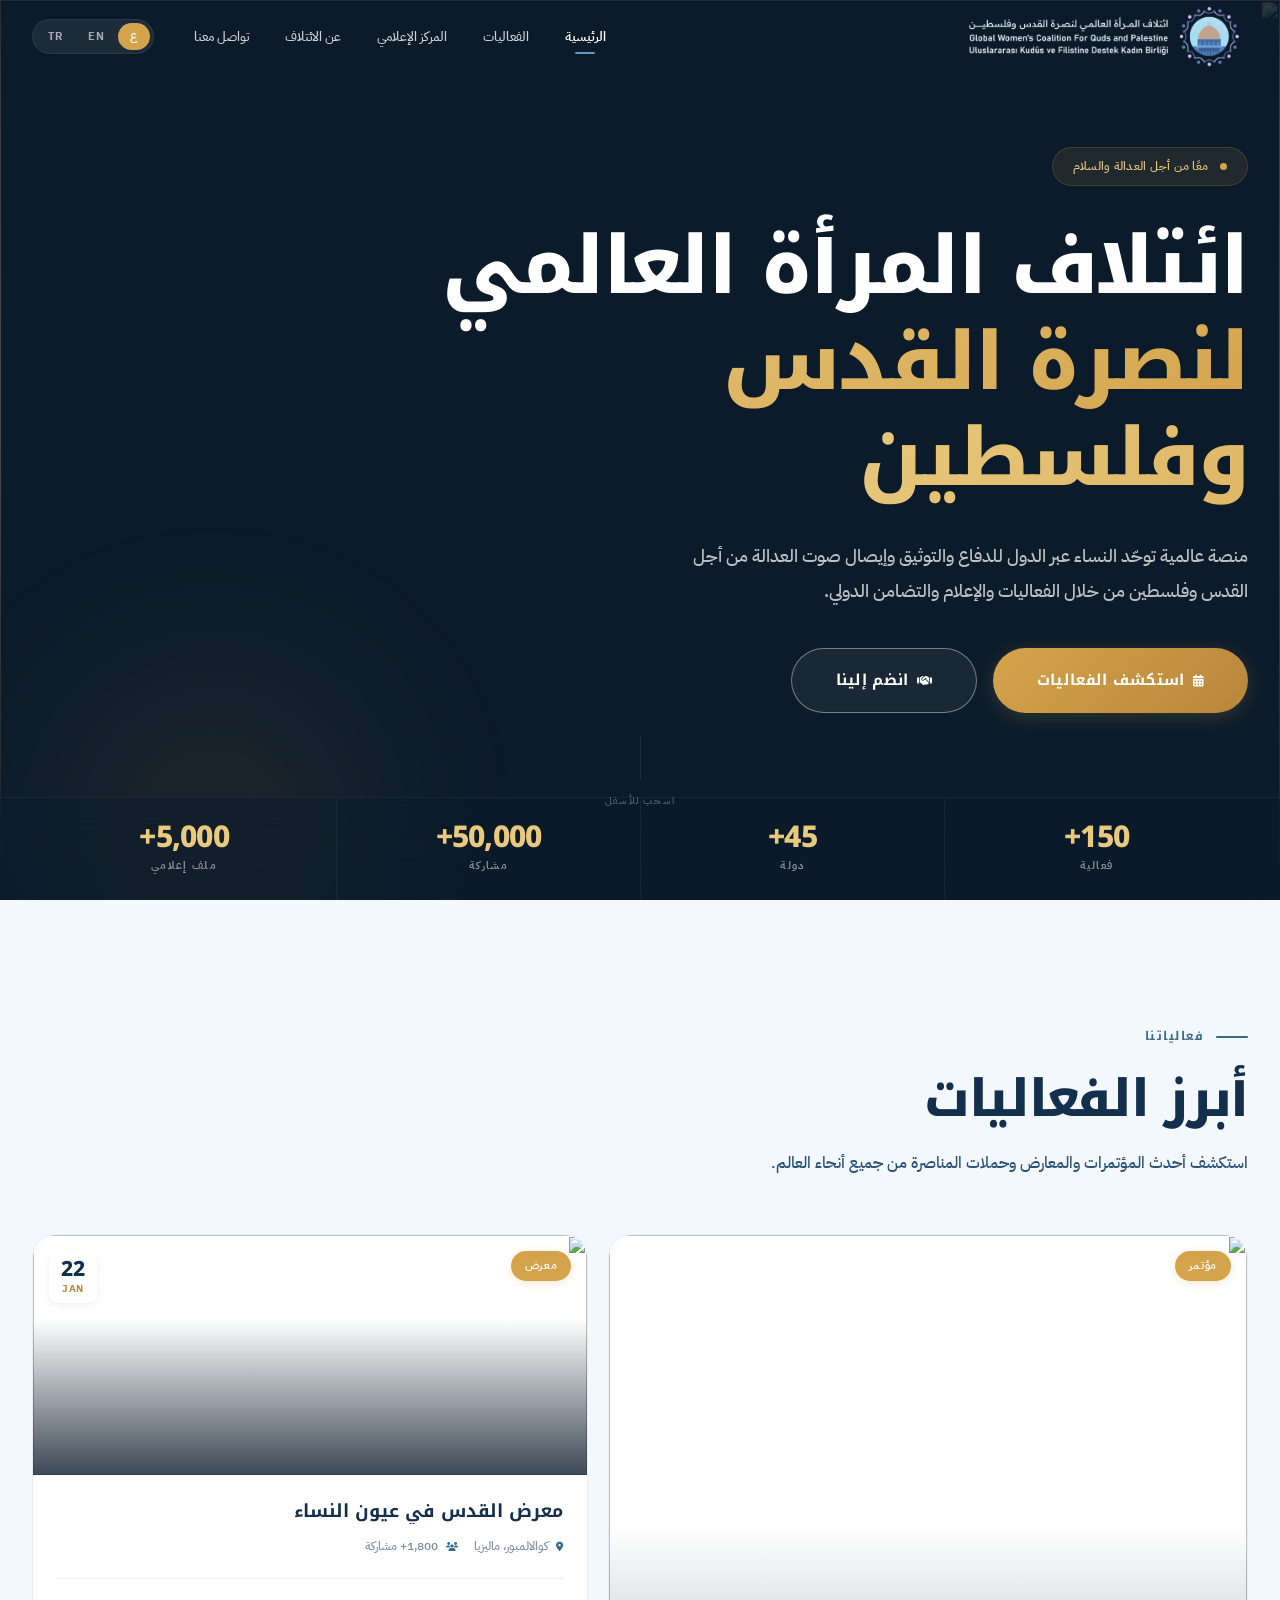
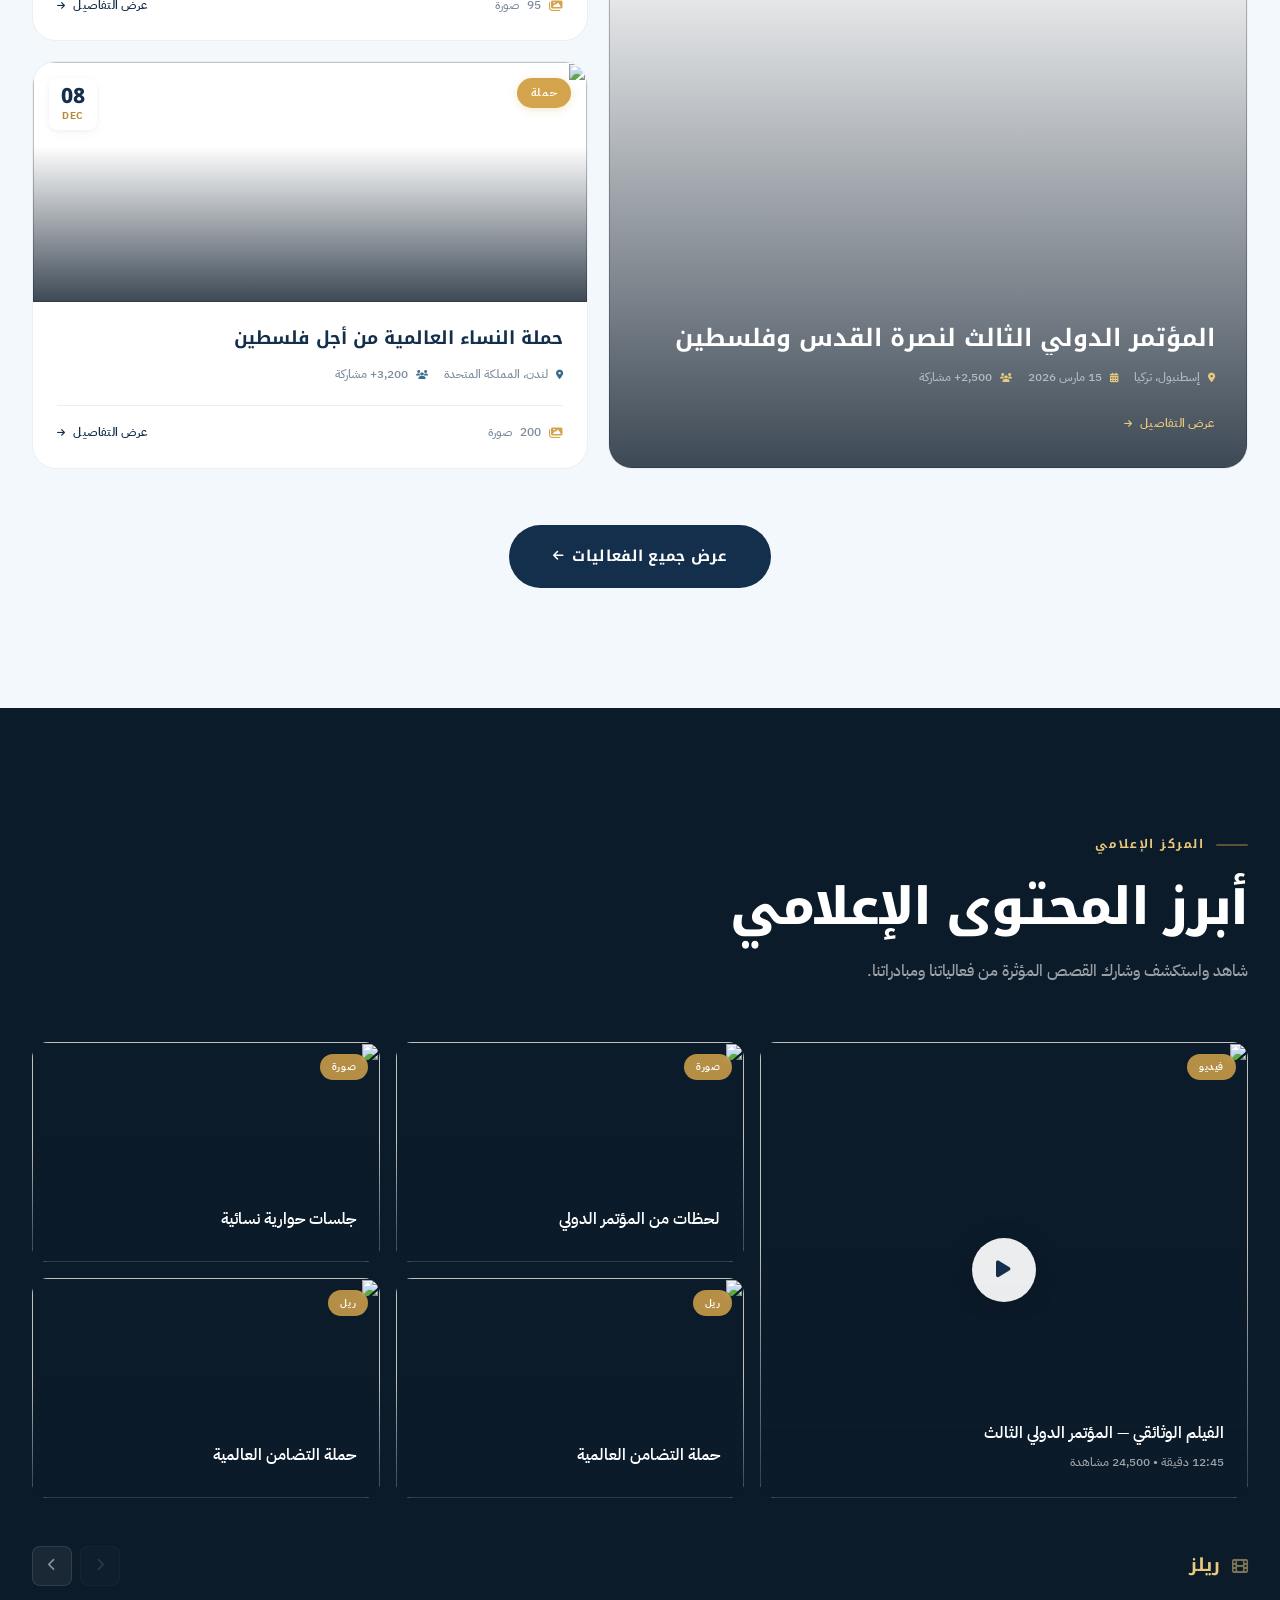
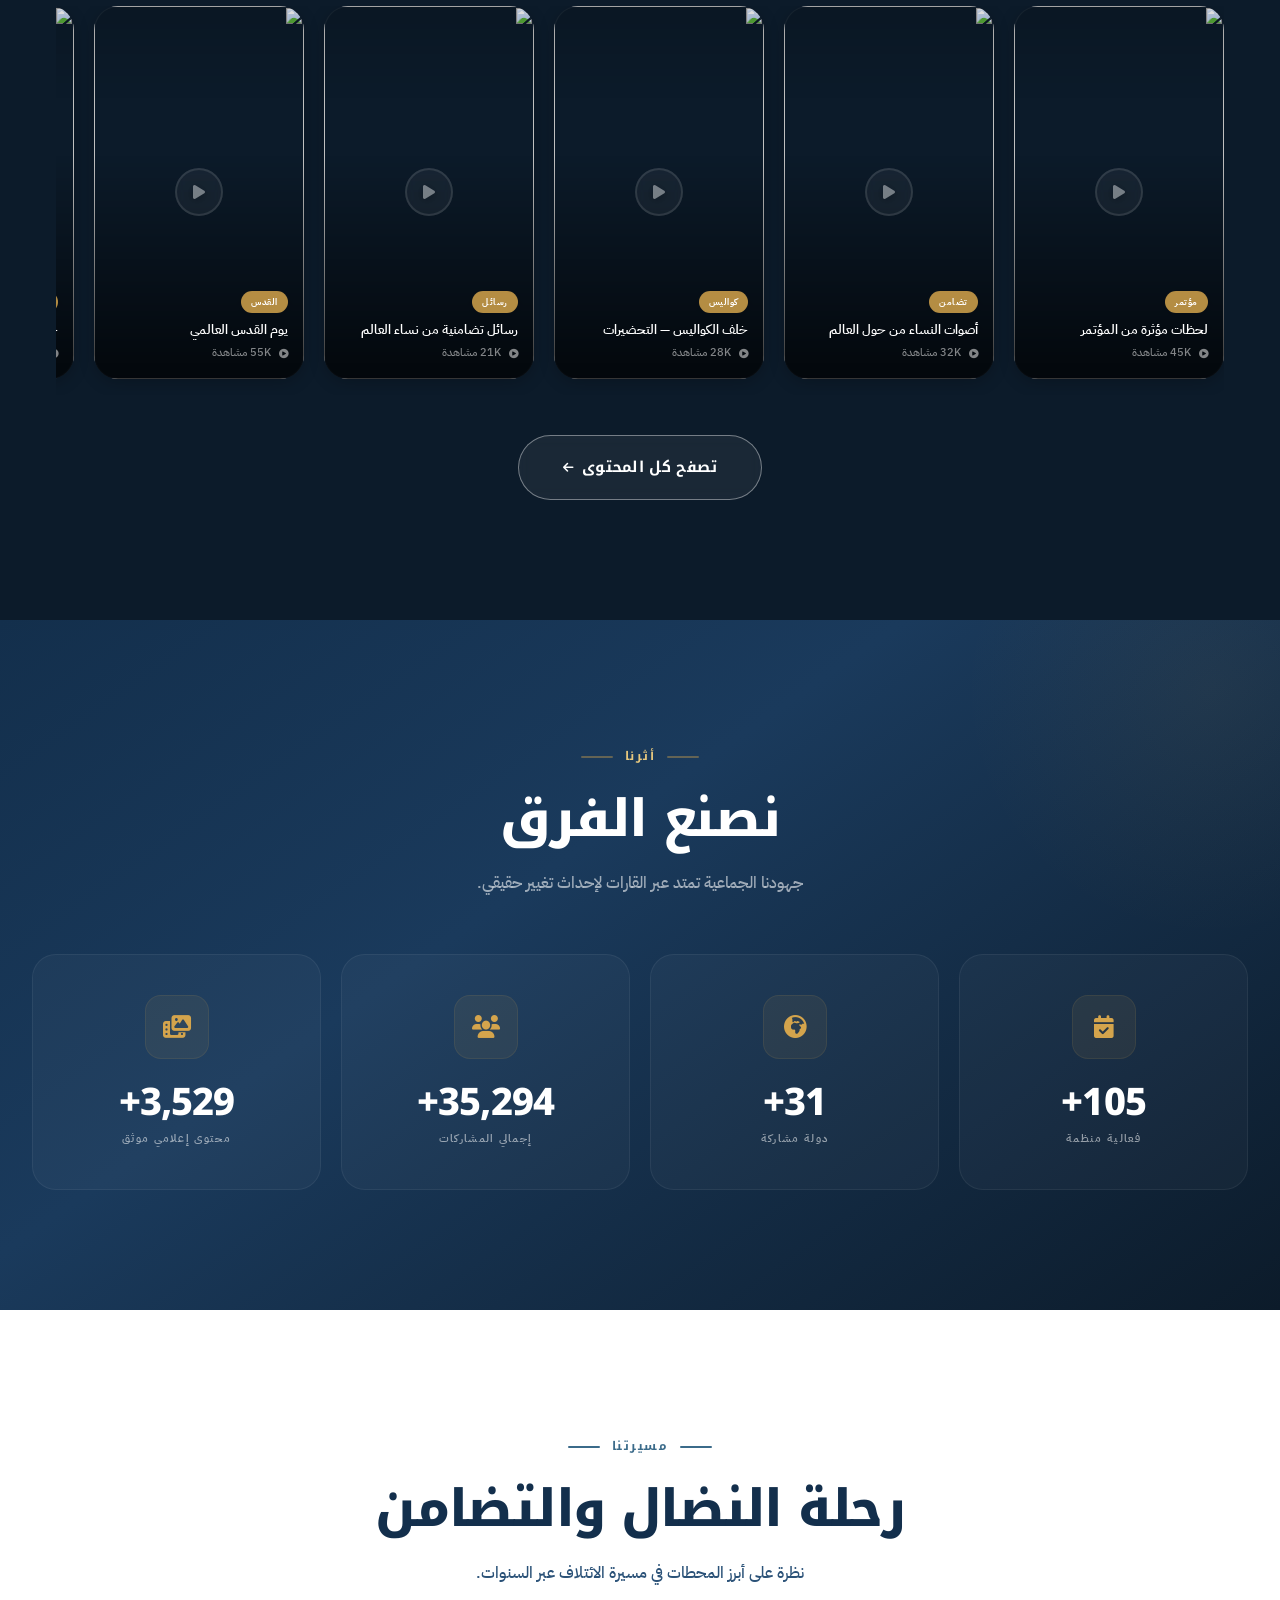
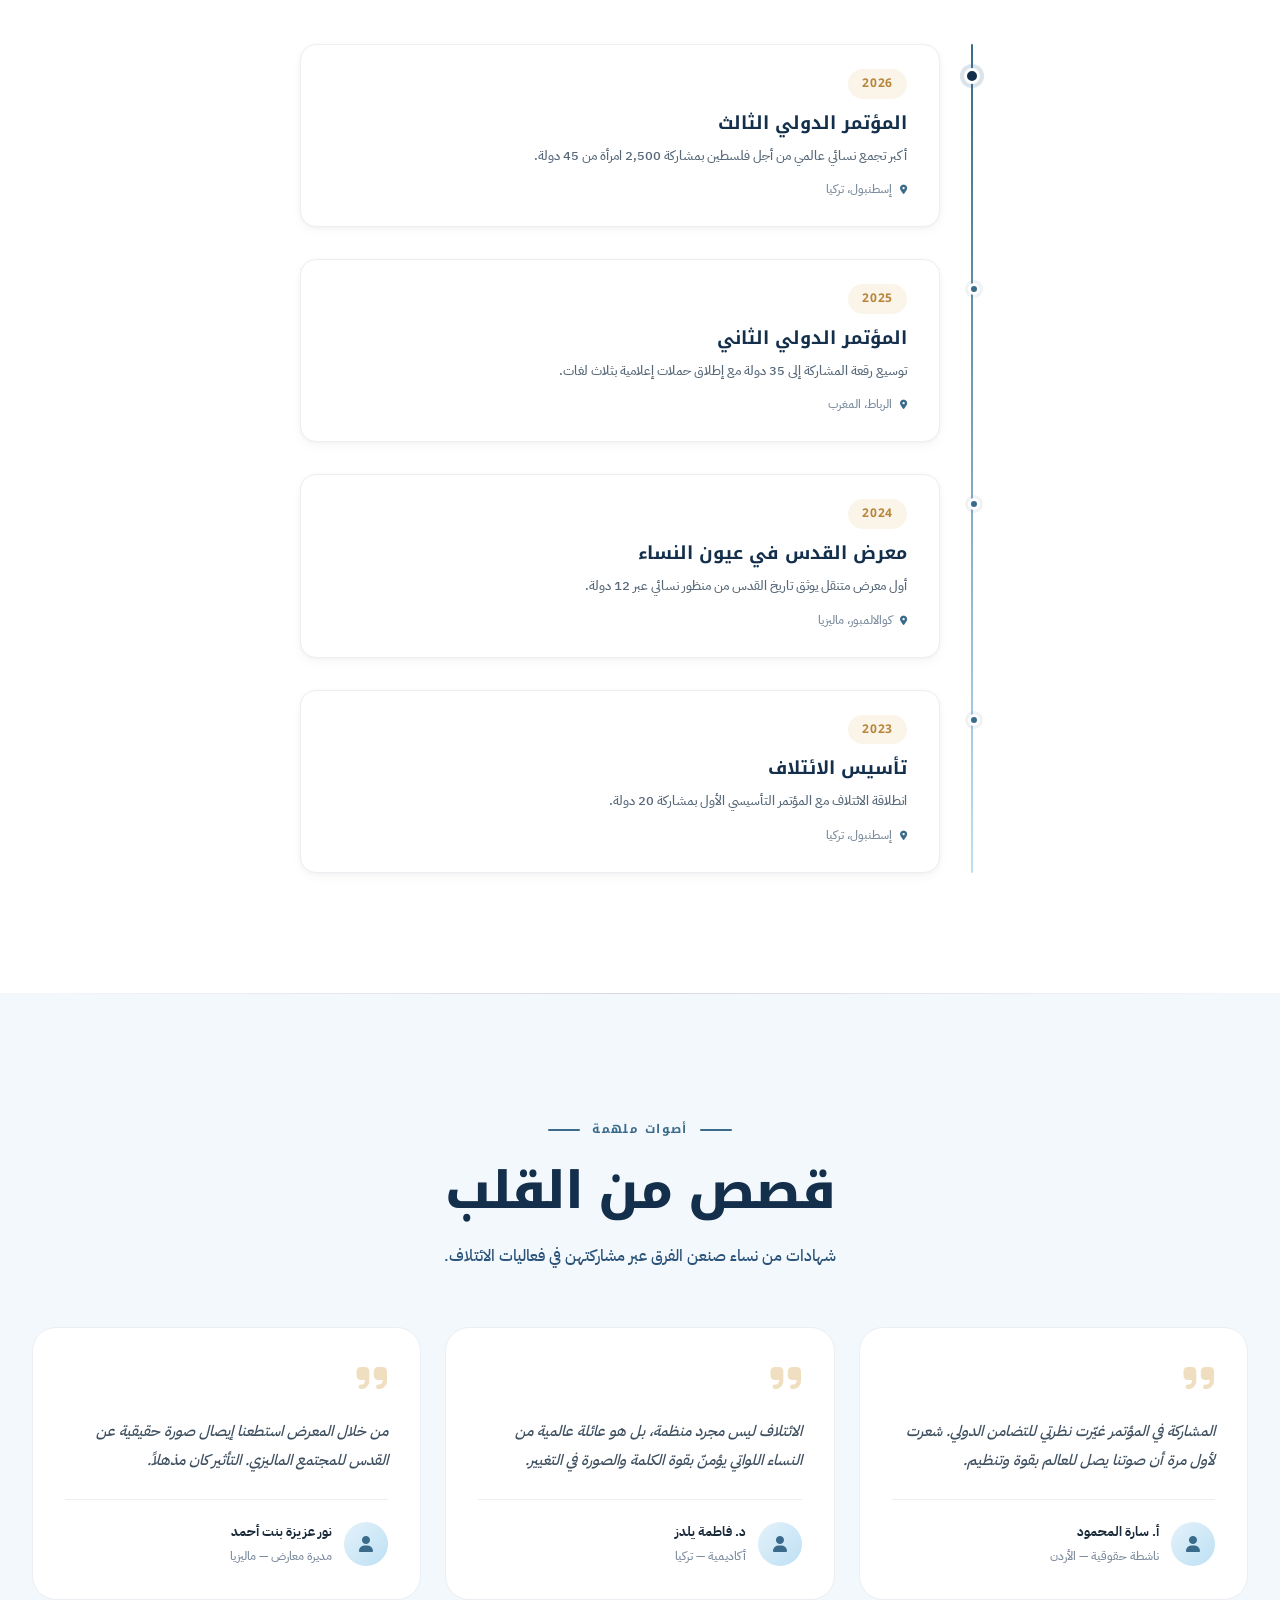
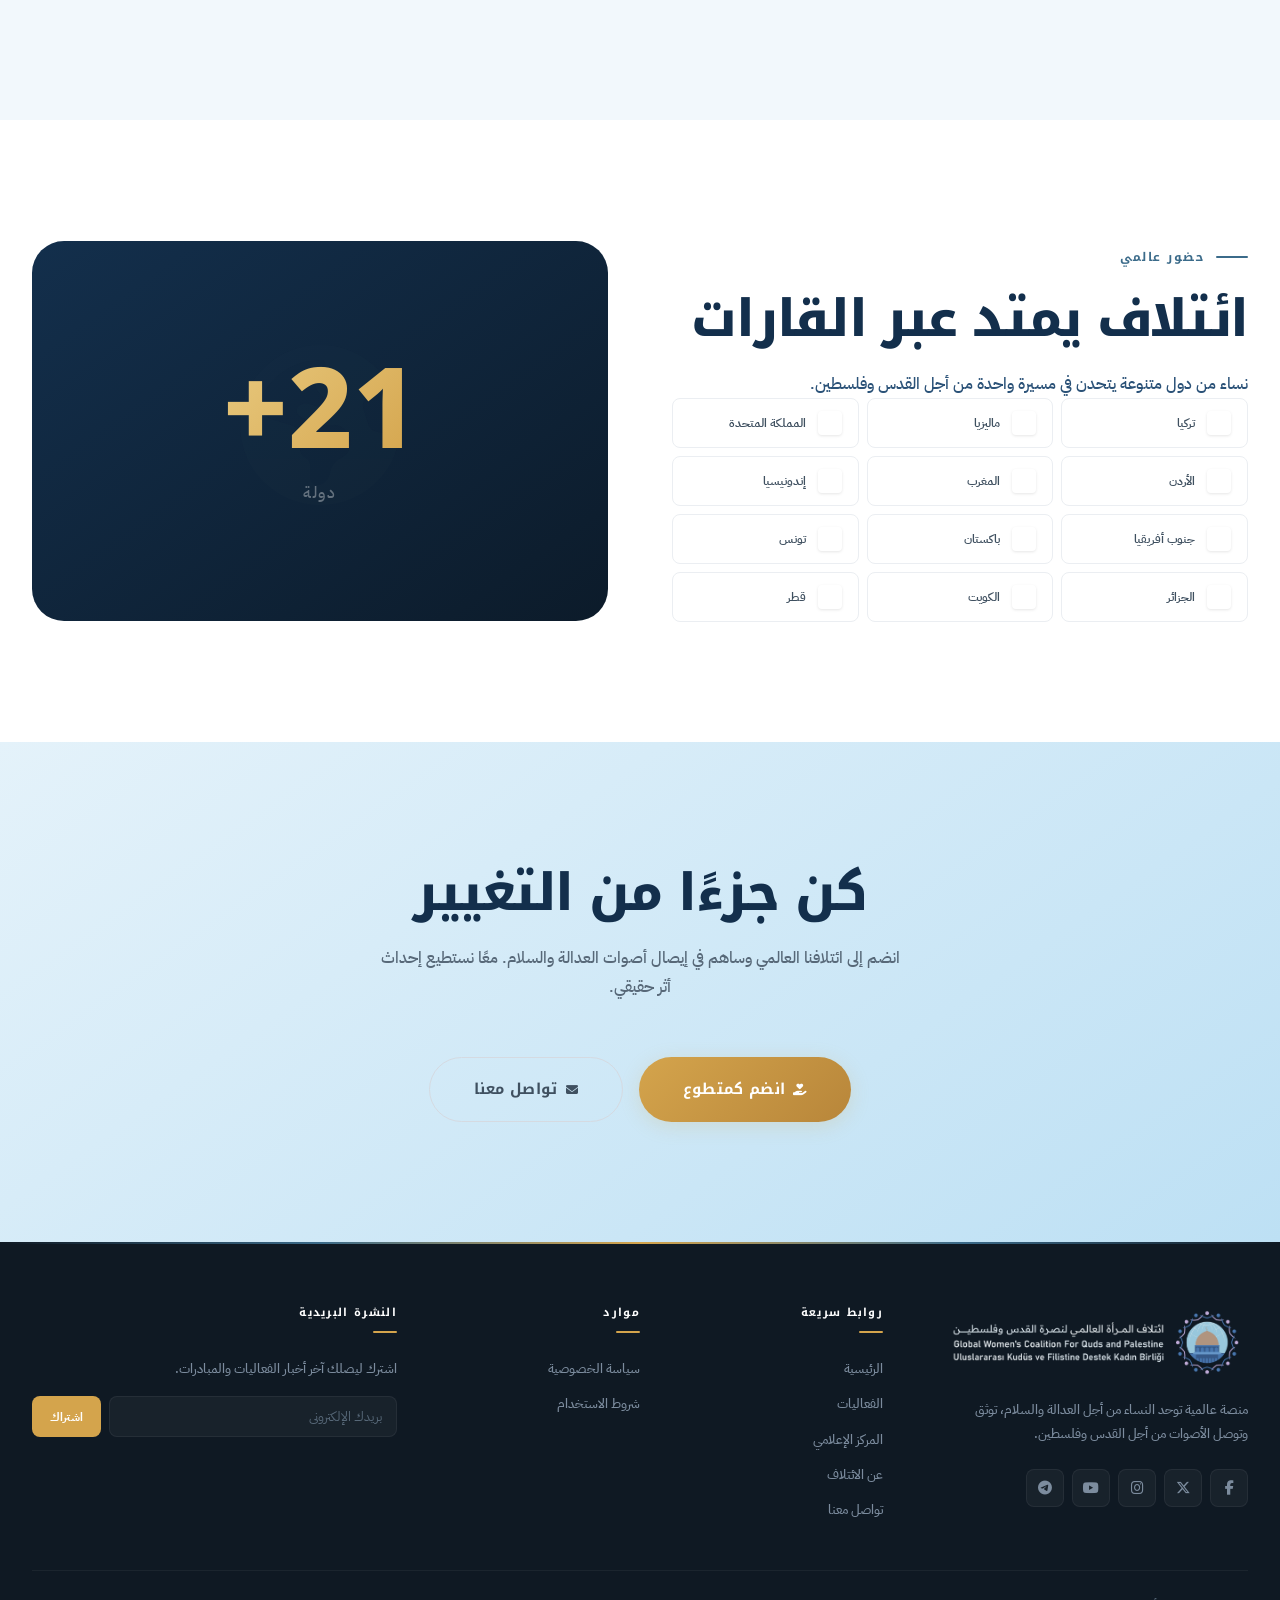
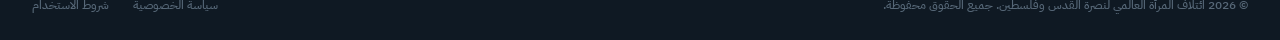
==== commit b108d93d: "en" ====
--- a/index.html
+++ b/index.html
@@ -245,12 +245,18 @@
         </div>
       </div>
 
-      <!-- Reels Row -->
+      <!-- Reels Slider -->
       <div data-aos="fade-up" data-aos-delay="100">
-        <h3 class="reels-heading">
-          <i class="fas fa-film"></i>
-          <span data-i18n="media_tab_reels">ريلز</span>
-        </h3>
+        <div class="reels-section-header">
+          <h3 class="reels-heading">
+            <i class="fas fa-film"></i>
+            <span data-i18n="media_tab_reels">ريلز</span>
+          </h3>
+          <div class="reels-nav-controls">
+            <button class="reels-nav-btn reels-prev" aria-label="Previous"><i class="fas fa-chevron-right"></i></button>
+            <button class="reels-nav-btn reels-next" aria-label="Next"><i class="fas fa-chevron-left"></i></button>
+          </div>
+        </div>
         <div class="swiper reels-swiper">
           <div class="swiper-wrapper">
             <div class="swiper-slide">
@@ -310,6 +316,42 @@
                   <span class="reel-card__tag">القدس</span>
                   <span class="reel-card__title">يوم القدس العالمي</span>
                   <span class="reel-card__views"><i class="fas fa-play-circle"></i> 55K مشاهدة</span>
+                </div>
+              </div>
+            </div>
+            <div class="swiper-slide">
+              <div class="reel-card" data-reel="videos/real-2.mp4" data-reel-group="reels" data-reel-type="local">
+                <img src="https://images.unsplash.com/photo-1597113366853-fea190b6cd82?w=400&h=700&fit=crop" alt="">
+                <div class="reel-card__gradient"></div>
+                <div class="reel-card__play"><i class="fas fa-play"></i></div>
+                <div class="reel-card__content">
+                  <span class="reel-card__tag">معرض</span>
+                  <span class="reel-card__title">جولة في المعرض الدولي</span>
+                  <span class="reel-card__views"><i class="fas fa-play-circle"></i> 18K مشاهدة</span>
+                </div>
+              </div>
+            </div>
+            <div class="swiper-slide">
+              <div class="reel-card" data-reel="videos/real-1.mp4" data-reel-group="reels" data-reel-type="local">
+                <img src="https://images.unsplash.com/photo-1540575467063-178a50c2df87?w=400&h=700&fit=crop" alt="">
+                <div class="reel-card__gradient"></div>
+                <div class="reel-card__play"><i class="fas fa-play"></i></div>
+                <div class="reel-card__content">
+                  <span class="reel-card__tag">افتتاح</span>
+                  <span class="reel-card__title">افتتاح المؤتمر الدولي</span>
+                  <span class="reel-card__views"><i class="fas fa-play-circle"></i> 38K مشاهدة</span>
+                </div>
+              </div>
+            </div>
+            <div class="swiper-slide">
+              <div class="reel-card" data-reel="videos/real-2.mp4" data-reel-group="reels" data-reel-type="local">
+                <img src="https://images.unsplash.com/photo-1475721027785-f74eccf877e2?w=400&h=700&fit=crop" alt="">
+                <div class="reel-card__gradient"></div>
+                <div class="reel-card__play"><i class="fas fa-play"></i></div>
+                <div class="reel-card__content">
+                  <span class="reel-card__tag">حوار</span>
+                  <span class="reel-card__title">حوارات نسائية ملهمة</span>
+                  <span class="reel-card__views"><i class="fas fa-play-circle"></i> 27K مشاهدة</span>
                 </div>
               </div>
             </div>
--- a/css/style.css
+++ b/css/style.css
@@ -1351,21 +1351,58 @@
   font-size: var(--text-xs);
 }
 
-/* ── Reels row ── */
+/* ── Reels section header ── */
+.reels-section-header {
+  display: flex;
+  align-items: center;
+  justify-content: space-between;
+  margin-top: var(--sp-12);
+  margin-bottom: var(--sp-5);
+}
+
 .reels-heading {
   color: var(--gold-light);
   font-size: var(--text-lg);
   font-weight: 700;
-  margin-top: var(--sp-12);
-  margin-bottom: var(--sp-5);
   display: flex;
   align-items: center;
   gap: var(--sp-3);
-}
-
-.reels-heading i {
-  opacity: .5;
-  font-size: .9em;
+  margin: 0;
+}
+.reels-heading i { opacity: .5; font-size: .9em; }
+
+/* Nav arrows */
+.reels-nav-controls {
+  display: flex;
+  gap: var(--sp-2);
+}
+.reels-nav-btn {
+  width: 40px;
+  height: 40px;
+  display: flex;
+  align-items: center;
+  justify-content: center;
+  border-radius: var(--r-sm);
+  background: rgba(255,255,255,.06);
+  border: 1px solid rgba(255,255,255,.1);
+  color: rgba(255,255,255,.5);
+  font-size: .8rem;
+  cursor: pointer;
+  transition: all var(--t-base);
+}
+.reels-nav-btn:hover {
+  background: rgba(255,255,255,.12);
+  color: var(--white);
+  border-color: rgba(255,255,255,.2);
+}
+.reels-nav-btn.swiper-button-disabled {
+  opacity: .25;
+  cursor: default;
+}
+.reels-nav-btn.swiper-button-disabled:hover {
+  background: rgba(255,255,255,.06);
+  color: rgba(255,255,255,.5);
+  border-color: rgba(255,255,255,.1);
 }
 
 .reels-row {
@@ -4230,7 +4267,6 @@
   backdrop-filter: blur(4px);
 }
 .reel-card__play i {
-  margin-inline-start: 2px;
   filter: drop-shadow(0 1px 4px rgba(0,0,0,.3));
 }
 .reel-card:hover .reel-card__play {
